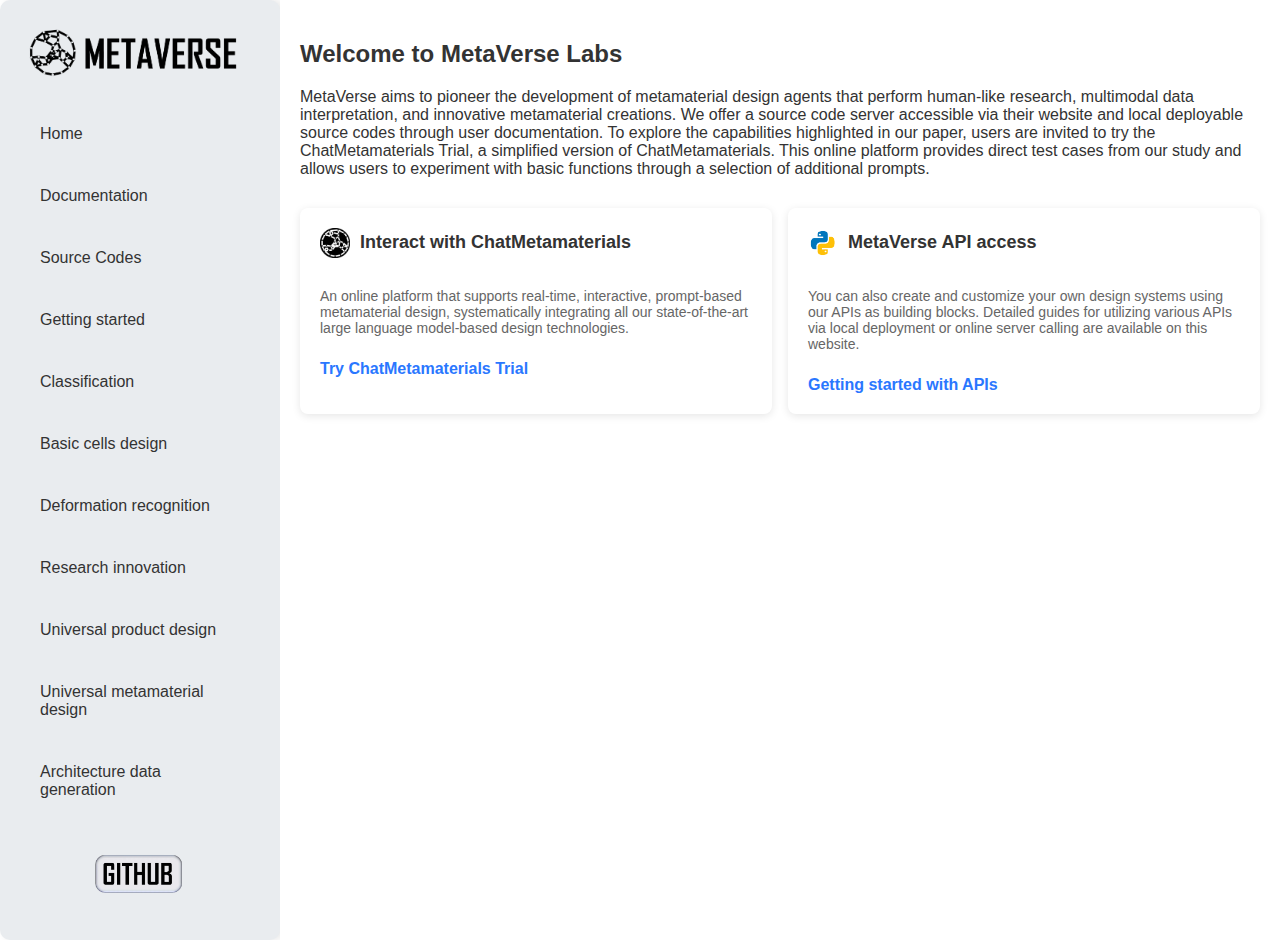
==== index.html @ 13843fd9 "Rename web.html to index.html" ====
<!DOCTYPE html>
<html lang="en">
<head>
    <meta charset="UTF-8">
    <meta name="viewport" content="width=device-width, initial-scale=1.0">
    <title>MetaVerse Labs</title>
    <link rel="stylesheet" href="styles.css">
</head>
<body>
    <div class="container">
        <aside class="sidebar">
            <img src="METAVERSE.png" alt="MetaVerse Labs Logo" class="logo">
            <nav>
                <ul>
                    <li><a href="javascript:void(0);" class="sidebar-link" data-target="home">Home</a></li>
                    <li><a href="source_code_documentation.pdf" download="source_code_documentation.pdf"> Documentation</a></li>
                    <li><a href="source_codes.zip" download="source_codes.zip">Source Codes</a></li>
                    <li><a href="javascript:void(0);" class="sidebar-link" data-target="api0">Getting started</a></li>
                    <li><a href="javascript:void(0);" class="sidebar-link" data-target="api1">Classification</a></li>
                    <li><a href="javascript:void(0);" class="sidebar-link" data-target="api2">Basic cells design</a></li>
                    <li><a href="javascript:void(0);" class="sidebar-link" data-target="api3">Deformation recognition</a></li>
                    <li><a href="javascript:void(0);" class="sidebar-link" data-target="api4">Research innovation</a></li>
                    <li><a href="javascript:void(0);" class="sidebar-link" data-target="api5">Universal product design</a></li>
                    <li><a href="javascript:void(0);" class="sidebar-link" data-target="api6">Universal metamaterial design</a></li>
                    <li><a href="javascript:void(0);" class="sidebar-link" data-target="api7">Architecture data generation</a></li>
                </ul>
            </nav>
            <footer>
                <a href="https://github.com/ChatMetamaterials/SourceCode">
                    <img src="gibhub.png" alt="GitHub" class="github-logo">
                </a>
            </footer>
        </aside>
        <main class="content">
            <section id="home">
                <h2>Welcome to MetaVerse Labs</h2>
                <p>MetaVerse aims to pioneer the development of metamaterial design agents that perform human-like research, multimodal data interpretation, and innovative metamaterial creations. We offer a source code server accessible via their website and local deployable source codes through user documentation. To explore the capabilities highlighted in our paper, users are invited to try the ChatMetamaterials Trial, a simplified version of ChatMetamaterials. This online platform provides direct test cases from our study and allows users to experiment with basic functions through a selection of additional prompts.</p>
                <div class="integrations">
                    <div class="integration-card">
                        <div class="card-header">
                            <img src="ChatMetamaterials_logo.png" alt="User Interface Icon" class="card-logo">
                            <h3>Interact with ChatMetamaterials</h3>
                        </div>
                        <p>An online platform that supports real-time, interactive, prompt-based metamaterial design, systematically integrating all our state-of-the-art large language model-based design technologies.</p>
                        <a href="http://43.159.130.228:8080/#/">Try ChatMetamaterials Trial</a>
                    </div>
                    <div class="integration-card">
                        <div class="card-header">
                            <img src="python_logo.png" alt="User Interface Icon" class="card-logo">
                            <h3>MetaVerse API access</h3>
                        </div>
                        <p>You can also create and customize your own design systems using our APIs as building blocks. Detailed guides for utilizing various APIs via local deployment or online server calling are available on this website.</p>
                        <a href="javascript:void(0);" onclick="navigateTo('api0')">Getting started with APIs</a>
                    </div>

                </div>

                <!-- Add more content or images in the bottom half -->
                <div class="extra-images">
                </div>
            </section>

            <section id="api0" class="hidden">
                <h2>Getting started</h2>
                <p>On this page, you'll find instructions for setting up the Python environment necessary to run API clients from the source code server. For local deployment of the source code, please refer to the Documentation. The use of APIs is designed to facilitate the testing and application of various APIs and algorithms within ChatMetamaterials. To directly experience the integrated functionality of ChatMetamaterials, we recommend using the ChatMetamaterials Trial available on the homepage.</p>
                <h3>Downloading required files and packages</h3>
                <p> If you have not yet installed the Python environment, please visit the official Python website
                    (https://www.python.org/) to download Python 3.10 and install the pip tool on your device. </p>
                <p> Download the Python packages from the Source Code Connection, unzip the file, and copy it to the same
                    directory. Then, open the code in local editors such as PyCharm (https://www.jetbrains.com/pycharm/). </p>
                <p> To establish the interface communication function for connecting to the source codes on the server, the <span class="code-function">source_server_interface.py</span> file should contain the necessary code. This will enable it to act as a bridge between your local environment and the server, facilitating the retrieval and management of source codes:</p>
                <div class="code-block">
                    <div class="code-header">
                        <span>source_server_interface.py</span>
                        <button class="copy-btn" onclick="copyCode(this)">
                            <img src="copy-icon.png" alt="Copy Icon">
                        </button>
                    </div>
                    <pre>
import requests
import json
import ast


server_url = "http://43.159.130.228/"

def greetings():
    message = "Thanks for using local ChatMetamaterial API source code communicator:\n"
    print (message)
    return

def write_json_to_txt(data, filename):
    try:
        json_str = json.dumps(data, indent=4)
        with open(filename, 'w') as file:
            file.write(json_str)
        print(f"Data successfully written to {filename}")
    except Exception as e:
        print(f"An error occurred: {e}")


def classification_API_local_calling (Input, Image = ""):
    function_link = "openAi/classification"
    url = server_url+function_link
    params = {"userInput": Input,
              "image": Image}
    response = requests.get(url, params=params)
    data = response.json()
    return data

def basic_cells_API_local_calling (Input, Image = ""):
    function_link = "openAi/basic/cells"
    url = server_url+function_link
    params = {"userInput": Input,
              "image": Image}
    response = requests.get(url, params=params)
    data = response.json()
    return data

def deformation_recognition_API_local_calling (Input, Image = ""):
    function_link = "openAi/deformation/recognition"
    url = server_url+function_link
    params = {"userInput": Input,
              "image": Image}
    response = requests.get(url, params=params)
    data = response.json()
    return data

def research_innovation_API_local_calling (Input, Image = ""):
    function_link = "openAi/research/innovation"
    url = server_url+function_link
    params = {"userInput": Input,
              "image": Image}
    response = requests.get(url, params=params)
    data = response.json()
    return data

def universal_metamaterials_API_local_calling (Input, Type):
    function_link = "openAi/special/agents"
    url = server_url+function_link
    if (Type == "damage programmable"):
        whichone = 0
    elif (Type == "irrational"):
        whichone = 1
    elif (Type == "gyroid"):
        whichone = 2
    else:
        return "ERROR: the current architecture is not supported yet."
    params = {"userInput": Input,
              "whichOne": whichone}
    response = requests.get(url, params=params)
    data = response.json()
    return data

def universal_product_API_local_calling (Input, Type, Image):
    function_link = "openAi/design/shoe"
    url = server_url+function_link
    if (not Type == "Shoe sole"):
        return "ERROR: the current product is not supported yet."
    params = {"userInput": Input,
              "image": Image}
    response = requests.get(url, params=params)
    data = response.json()
    return data

def multi_single_cells_algorithms(metadata_basic_cells):
    url = "http://43.159.130.228/metadata/multi/single/cells"
    input_data = {"singleCellDataList": metadata_basic_cells}
    response = requests.post(url, json=input_data)
    data = response.json()
    return data

def deformation_pattern_generation_algorithms(metadata_deformation):
    url = "http://43.159.130.228/metadata/deformation/pattern"
    input_data = {"deformation": metadata_deformation}
    response = requests.post(url, json=input_data)
    data = response.json()
    return data

def research_innovation_generation_algorithms(metadata_research_innovation):
    url = "http://43.159.130.228/metadata/research/innovation"
    input_data = {"researchInnovation": metadata_research_innovation}
    response = requests.post(url, json=input_data)
    data = response.json()
    return data

def architecture_data_algorithms(structure_metadata):
    url = "http://43.159.130.228/metadata/materials/lines"
    input_data = {"metadata": structure_metadata}
    response = requests.post(url, json=input_data)
    data = response.json()
    return data

def extended_architecture_data_algorithms(structure_metadata, Type):
    url = "http://43.159.130.228/metadata/lines/special/agents"
    if (Type == "damage programmable"):
        whichone = 0
    elif (Type == "irrational"):
        whichone = 1
    elif (Type == "gyroid"):
        whichone = 2
    else:
        return "ERROR: the current architecture is not supported yet."
    input_data = {"metadataSpecial": structure_metadata,
                  "indicator": whichone}
    response = requests.post(url, json=input_data)
    data = response.json()
    return data

def extract_data_txt (filename):
    with open(filename, "r") as file:
        content = file.read()
    data_dict = json.loads(content)
    data = data_dict["data"]
    return data

def extract_data_json (json_data):
    data = json_data["data"]
    return data

greetings()</pre></div>
                <p>To install the <span class="code-function">requests</span> module, which is necessary for the code to function, you should run the following command in your terminal or command prompt. Make sure you are in the directory where your Python files are stored:</p>
               <div class="code-block">
                    <div class="code-header">
                        <span>Install requests</span>
                        <button class="copy-btn" onclick="copyCode(this)">
                            <img src="copy-icon.png" alt="Copy Icon">
                        </button>
                    </div>
                    <pre>
pip install requests</pre></div>
                <p> Open <span class="code-function">Server_caller.py</span>, the initial code  should establish basic server interaction functionalities:</p>
                <div class="code-block">
                    <div class="code-header">
                        <span>Server_caller.py</span>
                        <button class="copy-btn" onclick="copyCode(this)">
                            <img src="copy-icon.png" alt="Copy Icon">
                        </button>
                    </div>
                    <pre>
from source_server_interface import *</pre></div>
                <p> Run the script. If the following texts are presented, the server calling device is ready-to-use:</p>
                <div class="code-block">
                    <div class="code-header">
                        <span>Initial launch</span>
                        <button class="copy-btn" onclick="copyCode(this)">
                            <img src="copy-icon.png" alt="Copy Icon">
                        </button>
                    </div>
                    <pre>
Thanks for using local ChatMetamaterial API source code communicator:</pre></div>
                <h3>Processing JSON objects or retrieving data from JSON information stored in a .txt file</h3>
            <p>For the JSON object directly returned by API functions, you can utilize the <span class="code-function">extract_data_json</span> function to extract the data embedded in the JSON file and pass it to subsequent functions:</p>
            <div class="code-block">
                    <div class="code-header">
                        <span>Processing .json data directly from a function</span>
                        <button class="copy-btn" onclick="copyCode(this)">
                            <img src="copy-icon.png" alt="Copy Icon">
                        </button>
                    </div>
                    <pre>
extracted_data = extract_data_json(json_data)</pre></div>
            <p>where <span class="code-function">json_data</span> is the JSON object returned by functions, and <span class="code-function">extracted_data</span> is the data extracted to be passed to subsequent functions. For JSON information stored in a .txt file, you can either directly copy and paste the data section from the file, or use the <span class="code-function">extract_data_txt</span> function to extract the data embedded in the JSON file and pass it to subsequent functions:</p>
            <div class="code-block">
                    <div class="code-header">
                        <span>Processing .json data stored in a .txt file</span>
                        <button class="copy-btn" onclick="copyCode(this)">
                            <img src="copy-icon.png" alt="Copy Icon">
                        </button>
                    </div>
                    <pre>
txt_file_name = "yourfile_name.txt"
extracted_data = extract_data_txt(txt_file_name)</pre></div>
            <p>where <span class="code-function">txt_file_name</span> is the name of the .txt file storing the information, and <span class="code-function">extracted_data</span> is the data extracted to be passed to subsequent functions.</p>
            </section>

            <!-- API Sections (hidden by default) -->
           <section id="api1" class="hidden">
                <h2>Classifying metamaterial design requests</h2>
                <p>The classification API intelligently recognizes user input and categorizes it into different design tasks. Note that in the ChatMetamaterials Trial, these APIs are automatically linked and functional.</p>

                <h3>Usage guide</h3>
                <p> To use the classification API, please execute the following example codes within the <span class="code-function">Server_caller.py</span> file:</p>

                <div class="code-block">
                    <div class="code-header">
                        <span>Server_caller.py</span>
                        <button class="copy-btn" onclick="copyCode(this)">
                            <img src="copy-icon.png" alt="Copy Icon">
                        </button>
                    </div>
                    <pre>
from source_server_interface import *

Input = "Can you design a unit cell with modulus at 10 MPa, another one with modulus at 25 MPa."
file_name = "Example_classification.txt"
data = classification_API_local_calling (Input)
write_json_to_txt(data,file_name)</pre></div>
                <p>The <span class="code-function">Input</span> contains strings representing the user's prompts, while <span class="code-function">data</span> is the JSON data returned by the <span class="code-function">classification_API_local_calling</span> function. The data section of the JSON contains an integer value representing the type of design task: basic cells property design (1), recognizing human-described deformation patterns (2), or complex human-like research and innovation task (3). Below is an example of the JSON object to be returned:</p>
                <div class="code-block">
                    <div class="code-header">
                        <span>.json object returned by classification API</span>
                        <button class="copy-btn" onclick="copyCode(this)">
                            <img src="copy-icon.png" alt="Copy Icon">
                        </button>
                    </div>
                    <pre>
{'data': 1, 'message': 'success', 'status': 200}</pre></div>

                <p>The <span class="code-function">write_json_to_txt</span> function saves the information to a .txt file specified by the <span class="code-function">file_name</span>. Upon successful execution, the following message will be displayed to confirm that the data has been correctly stored:</p>
                <div class="code-block">
                    <div class="code-header">
                        <span>Displayed texts</span>
                        <button class="copy-btn" onclick="copyCode(this)">
                            <img src="copy-icon.png" alt="Copy Icon">
                        </button>
                    </div>
                    <pre>
Data successfully written to Example_classification.txt</pre></div>
               <p>To use the passed JSON object or the data stored in a .txt file, please refer to the Getting Started section for guidance on JSON data processing.</p>
            </section>
            <section id="api2" class="hidden">
                <h2>Intepreting fundamental mechanical properties</h2>
                <p> For prompts recognized as designing metamaterials with fundamental mechanical properties, ChatMetamaterials will utilize the <span class="code-function">basic_cells_API_local_calling</span> API on our server to design unit cells based on user's prompts. You can follow this guide to use this API. Note that in ChatMetamaterials Trial, these APIs are automatically functionally linked.</p>

                <h3>Usage guide</h3>
                <p> To use the basic cells design API, please execute the following example codes within the <span class="code-function">Server_caller.py</span> file:</p>

                <div class="code-block">
                    <div class="code-header">
                        <span>Server_caller.py</span>
                        <button class="copy-btn" onclick="copyCode(this)">
                            <img src="copy-icon.png" alt="Copy Icon">
                        </button>
                    </div>
                    <pre>
from source_server_interface import *

Input = "Can you design a unit cell with modulus at 10 MPa, another one with modulus at 25 MPa."
Image = ""
file_name = "Example_basic_cells.txt"
data = basic_cells_API_local_calling (Input, Image)
write_json_to_txt(data,file_name)</pre></div>
                <p>The <span class="code-function">Input</span> contains strings representing the user's prompts. The <span class="code-function">Image</span> field can include a URL for an image that the API needs to recognize, with the default URL being "" to indicate scenarios without image input. The <span class="code-function">data</span> represents the basic cells JSON data returned by the <span class="code-function">basic_cells_API_local_calling</span> function. This data contains a list of unit cell properties formatted as <span class="code-function">[[density(g/cm³), modulus (MPa), strength (MPa), SEA (mJ/g/cm³), stresses at different strains],...]</span>, where SEA stands for specific energy absorption. If certain properties are not requested by the user, <span class="code-function">None</span> will be used. Here is an example of data returned by the API:</p>
                <div class="code-block">
                    <div class="code-header">
                        <span>.json object returned by basic cells design API</span>
                        <button class="copy-btn" onclick="copyCode(this)">
                            <img src="copy-icon.png" alt="Copy Icon">
                        </button>
                    </div>
                    <pre>
{'data': [[0.5, 10, None, None, None], [0.7, 25, None, None, None]], 'message': 'success', 'status': 200}</pre></div>
                <p>The <span class="code-function">write_json_to_txt</span> function saves this information to a .txt file specified by the <span class="code-function">file_name</span>. Upon successful execution, the following message will confirm that the data has been stored correctly:</p>
                <div class="code-block">
                    <div class="code-header">
                        <span>Displayed texts</span>
                        <button class="copy-btn" onclick="copyCode(this)">
                            <img src="copy-icon.png" alt="Copy Icon">
                        </button>
                    </div>
                    <pre>
Data successfully written to Example_basic_cells.txt</pre></div>
                <p>To use the passed JSON object or the data stored in a .txt file, please refer to the Getting Started section for guidance on JSON data processing.</p>
            </section>
            <section id="api3" class="hidden">
                <h2>Recognizing deformation patterns</h2>
                <p>For prompts identified as relating to deformation recognition, ChatMetamaterials will employ the <span class="code-function">deformation_recognition_API_local_calling</span> API on our server to develop metamaterials with deformation patterns specified by the user's prompts. You can follow this guide to use this API. Note that in our ChatMetamaterials Trial, these APIs are automatically functionally linked.</p>

                <h3>Usage guide</h3>
                <p>To use the deformation recognition API, please execute the following example codes within the <span class="code-function">Server_caller.py</span> file:</p>

                <div class="code-block">
                    <div class="code-header">
                        <span>Server_caller.py</span>
                        <button class="copy-btn" onclick="copyCode(this)">
                            <img src="copy-icon.png" alt="Copy Icon">
                        </button>
                    </div>
                    <pre>
from source_server_interface import *

Input = "Please design a metamaterial (default size), that fails first with the letter indicated in the image."
Image = "https://s3.bmp.ovh/imgs/2025/02/19/46a35e29cf2b3385.png"
file_name = "Example_deformation_recognition.txt"
data = deformation_recognition_API_local_calling (Input, Image)
write_json_to_txt(data,file_name)</pre></div>
                <p>The <span class="code-function">Input</span> contains strings representing the user's prompts. The <span class="code-function">Image</span> field can include a URL for an image that the API needs to recognize, with the default URL set to "" for scenarios without image input. In this example, we use the letter "S" as the image. The <span class="code-function">data</span> is the deformation pattern JSON data returned by the <span class="code-function">deformation_recognition_API_local_calling</span> function. This data section contains a list of failure priority values and coordinate data, formatted as <span class="code-function">[[failure priority, [x position, y position, z position]],...]</span>:</p>
                <div class="code-block">
                    <div class="code-header">
                        <span>.json object returned by deformation recognition API</span>
                        <button class="copy-btn" onclick="copyCode(this)">
                            <img src="copy-icon.png" alt="Copy Icon">
                        </button>
                    </div>
                    <pre>
{'data': [[2, [1, 1, 1]], [1, [1, 1, 2]], [2, [1, 1, 3]], [2, [1, 1, 4]], [2, [1, 1, 5]], [2, [1, 2, 1]], [1, [1, 2, 2]], [2, [1, 2, 3]], [2, [1, 2, 4]], [2, [1, 2, 5]], [2, [1, 3, 1]], [1, [1, 3, 2]], [2, [1, 3, 3]], [2, [1, 3, 4]], [2, [1, 3, 5]], [2, [1, 4, 1]], [1, [1, 4, 2]], [2, [1, 4, 3]], [2, [1, 4, 4]], [2, [1, 4, 5]], [2, [1, 5, 1]], [1, [1, 5, 2]], [2, [1, 5, 3]], [2, [1, 5, 4]], [2, [1, 5, 5]], [2, [2, 1, 1]], [1, [2, 1, 2]], [2, [2, 1, 3]], [1, [2, 1, 4]], [2, [2, 1, 5]], [2, [2, 2, 1]], [1, [2, 2, 2]], [2, [2, 2, 3]], [1, [2, 2, 4]], [2, [2, 2, 5]], [2, [2, 3, 1]], [1, [2, 3, 2]], [2, [2, 3, 3]], [1, [2, 3, 4]], [2, [2, 3, 5]], [2, [2, 4, 1]], [1, [2, 4, 2]], [2, [2, 4, 3]], [1, [2, 4, 4]], [2, [2, 4, 5]], [2, [2, 5, 1]], [1, [2, 5, 2]], [2, [2, 5, 3]], [1, [2, 5, 4]], [2, [2, 5, 5]], [2, [3, 1, 1]], [1, [3, 1, 2]], [2, [3, 1, 3]], [1, [3, 1, 4]], [2, [3, 1, 5]], [2, [3, 2, 1]], [1, [3, 2, 2]], [2, [3, 2, 3]], [1, [3, 2, 4]], [2, [3, 2, 5]], [2, [3, 3, 1]], [1, [3, 3, 2]], [2, [3, 3, 3]], [1, [3, 3, 4]], [2, [3, 3, 5]], [2, [3, 4, 1]], [1, [3, 4, 2]], [2, [3, 4, 3]], [1, [3, 4, 4]], [2, [3, 4, 5]], [2, [3, 5, 1]], [1, [3, 5, 2]], [2, [3, 5, 3]], [1, [3, 5, 4]], [2, [3, 5, 5]], [2, [4, 1, 1]], [1, [4, 1, 2]], [2, [4, 1, 3]], [1, [4, 1, 4]], [2, [4, 1, 5]], [2, [4, 2, 1]], [1, [4, 2, 2]], [2, [4, 2, 3]], [1, [4, 2, 4]], [2, [4, 2, 5]], [2, [4, 3, 1]], [1, [4, 3, 2]], [2, [4, 3, 3]], [1, [4, 3, 4]], [2, [4, 3, 5]], [2, [4, 4, 1]], [1, [4, 4, 2]], [2, [4, 4, 3]], [1, [4, 4, 4]], [2, [4, 4, 5]], [2, [4, 5, 1]], [1, [4, 5, 2]], [2, [4, 5, 3]], [1, [4, 5, 4]], [2, [4, 5, 5]], [2, [5, 1, 1]], [2, [5, 1, 2]], [1, [5, 1, 3]], [1, [5, 1, 4]], [1, [5, 1, 5]], [2, [5, 2, 1]], [2, [5, 2, 2]], [1, [5, 2, 3]], [1, [5, 2, 4]], [1, [5, 2, 5]], [2, [5, 3, 1]], [2, [5, 3, 2]], [1, [5, 3, 3]], [1, [5, 3, 4]], [1, [5, 3, 5]], [2, [5, 4, 1]], [2, [5, 4, 2]], [1, [5, 4, 3]], [1, [5, 4, 4]], [1, [5, 4, 5]], [2, [5, 5, 1]], [2, [5, 5, 2]], [1, [5, 5, 3]], [1, [5, 5, 4]], [1, [5, 5, 5]]], 'message': 'success', 'status': 200}</pre></div>

                <p>The <span class="code-function">write_json_to_txt</span> function saves this information to a .txt file specified by the <span class="code-function">file_name</span>. Upon successful execution, the following message will confirm that the data has been stored correctly:</p>
                <div class="code-block">
                    <div class="code-header">
                        <span>Displayed texts</span>
                        <button class="copy-btn" onclick="copyCode(this)">
                            <img src="copy-icon.png" alt="Copy Icon">
                        </button>
                    </div>
                    <pre>
Data successfully written to Example_deformation_recognition.txt</pre></div>
                <p>To use the passed JSON object or the data stored in a .txt file, please refer to the Getting Started section for guidance on JSON data processing.</p>
            </section>
            <section id="api4" class="hidden">
                <h2>Human-like reasoning in research and innovation</h2>
                <p>For prompts identified as related to research and innovation, ChatMetamaterials will utilize the <span class="code-function">research_innovation_API_local_calling</span> API on our server to develop metamaterials according to the deformation patterns specified in the user's prompts. You can follow this guide to use this API. Note that in ChatMetamaterials Trial, these APIs are automatically functionally linked.</p>

                <h3>Usage guide</h3>
                <p>To use the research and innovation API, please execute the following example codes within the <span class="code-function">Server_caller.py</span> file:</p>

                <div class="code-block">
                    <div class="code-header">
                        <span>Server_caller.py</span>
                        <button class="copy-btn" onclick="copyCode(this)">
                            <img src="copy-icon.png" alt="Copy Icon">
                        </button>
                    </div>
                    <pre>
from source_server_interface import *

Input = "Invent a metamaterial containing precipitates triggering precipitation toughening."
file_name = "Example_research_innovation.txt"
Image = ""
data = research_innovation_API_local_calling (Input)
write_json_to_txt(data,file_name)</pre></div>
                <p>The <span class="code-function">Input</span> contains data detailing user descriptions of research tasks and can even be fed with experimental data, allowing the API to analyze and study in a manner similar to human researchers. The <span class="code-function">Image</span> field can include a URL for an image that the API needs to recognize; however, for the research and innovation API, image input is not recommended. We plan to update the vision model soon to enhance this functionality. The <span class="code-function">data</span> is the complex property JSON data returned by the <span class="code-function">research_innovation_API_local_calling</span> function. This data section contains lists of cell properties and coordinate data, formatted as <span class="code-function">[[[x position, y position, z position], [density(g/cm³), modulus (MPa), strength (MPa), SEA (mJ/g/cm³)]],...]</span>. Here is an example of the data returned by the API:</p>
                <div class="code-block">
                    <div class="code-header">
                        <span>.json object returned by research and innovation API</span>
                        <button class="copy-btn" onclick="copyCode(this)">
                            <img src="copy-icon.png" alt="Copy Icon">
                        </button>
                    </div>
                    <pre>
{'data': [[[1, 1, 1], [None, None, 6.42, None]], [[1, 1, 2], [None, None, 0.17, None]], [[1, 1, 3], [None, None, 6.42, None]], [[1, 1, 4], [None, None, 0.17, None]], [[1, 1, 5], [None, None, 0.17, None]], [[1, 2, 1], [None, None, 0.17, None]], [[1, 2, 2], [None, None, 0.17, None]], [[1, 2, 3], [None, None, 0.17, None]], [[1, 2, 4], [None, None, 0.17, None]], [[1, 2, 5], [None, None, 6.42, None]], [[1, 3, 1], [None, None, 0.17, None]], [[1, 3, 2], [None, None, 0.17, None]], [[1, 3, 3], [None, None, 0.17, None]], [[1, 3, 4], [None, None, 0.17, None]], [[1, 3, 5], [None, None, 0.17, None]], [[1, 4, 1], [None, None, 0.17, None]], [[1, 4, 2], [None, None, 6.42, None]], [[1, 4, 3], [None, None, 0.17, None]], [[1, 4, 4], [None, None, 0.17, None]], [[1, 4, 5], [None, None, 0.17, None]], [[1, 5, 1], [None, None, 0.17, None]], [[1, 5, 2], [None, None, 0.17, None]], [[1, 5, 3], [None, None, 0.17, None]], [[1, 5, 4], [None, None, 0.17, None]], [[1, 5, 5], [None, None, 0.17, None]], [[2, 1, 1], [None, None, 0.17, None]], [[2, 1, 2], [None, None, 0.17, None]], [[2, 1, 3], [None, None, 0.17, None]], [[2, 1, 4], [None, None, 0.17, None]], [[2, 1, 5], [None, None, 0.17, None]], [[2, 2, 1], [None, None, 0.17, None]], [[2, 2, 2], [None, None, 0.17, None]], [[2, 2, 3], [None, None, 0.17, None]], [[2, 2, 4], [None, None, 0.17, None]], [[2, 2, 5], [None, None, 0.17, None]], [[2, 3, 1], [None, None, 0.17, None]], [[2, 3, 2], [None, None, 0.17, None]], [[2, 3, 3], [None, None, 0.17, None]], [[2, 3, 4], [None, None, 0.17, None]], [[2, 3, 5], [None, None, 0.17, None]], [[2, 4, 1], [None, None, 0.17, None]], [[2, 4, 2], [None, None, 0.17, None]], [[2, 4, 3], [None, None, 0.17, None]], [[2, 4, 4], [None, None, 0.17, None]], [[2, 4, 5], [None, None, 6.42, None]], [[2, 5, 1], [None, None, 0.17, None]], [[2, 5, 2], [None, None, 0.17, None]], [[2, 5, 3], [None, None, 0.17, None]], [[2, 5, 4], [None, None, 0.17, None]], [[2, 5, 5], [None, None, 0.17, None]], [[3, 1, 1], [None, None, 0.17, None]], [[3, 1, 2], [None, None, 6.42, None]], [[3, 1, 3], [None, None, 0.17, None]], [[3, 1, 4], [None, None, 6.42, None]], [[3, 1, 5], [None, None, 0.17, None]], [[3, 2, 1], [None, None, 0.17, None]], [[3, 2, 2], [None, None, 0.17, None]], [[3, 2, 3], [None, None, 0.17, None]], [[3, 2, 4], [None, None, 0.17, None]], [[3, 2, 5], [None, None, 0.17, None]], [[3, 3, 1], [None, None, 6.42, None]], [[3, 3, 2], [None, None, 0.17, None]], [[3, 3, 3], [None, None, 6.42, None]], [[3, 3, 4], [None, None, 0.17, None]], [[3, 3, 5], [None, None, 0.17, None]], [[3, 4, 1], [None, None, 0.17, None]], [[3, 4, 2], [None, None, 0.17, None]], [[3, 4, 3], [None, None, 0.17, None]], [[3, 4, 4], [None, None, 0.17, None]], [[3, 4, 5], [None, None, 0.17, None]], [[3, 5, 1], [None, None, 6.42, None]], [[3, 5, 2], [None, None, 0.17, None]], [[3, 5, 3], [None, None, 0.17, None]], [[3, 5, 4], [None, None, 0.17, None]], [[3, 5, 5], [None, None, 0.17, None]], [[4, 1, 1], [None, None, 0.17, None]], [[4, 1, 2], [None, None, 0.17, None]], [[4, 1, 3], [None, None, 0.17, None]], [[4, 1, 4], [None, None, 0.17, None]], [[4, 1, 5], [None, None, 0.17, None]], [[4, 2, 1], [None, None, 0.17, None]], [[4, 2, 2], [None, None, 0.17, None]], [[4, 2, 3], [None, None, 0.17, None]], [[4, 2, 4], [None, None, 0.17, None]], [[4, 2, 5], [None, None, 0.17, None]], [[4, 3, 1], [None, None, 0.17, None]], [[4, 3, 2], [None, None, 0.17, None]], [[4, 3, 3], [None, None, 0.17, None]], [[4, 3, 4], [None, None, 0.17, None]], [[4, 3, 5], [None, None, 0.17, None]], [[4, 4, 1], [None, None, 0.17, None]], [[4, 4, 2], [None, None, 0.17, None]], [[4, 4, 3], [None, None, 0.17, None]], [[4, 4, 4], [None, None, 0.17, None]], [[4, 4, 5], [None, None, 6.42, None]], [[4, 5, 1], [None, None, 0.17, None]], [[4, 5, 2], [None, None, 0.17, None]], [[4, 5, 3], [None, None, 0.17, None]], [[4, 5, 4], [None, None, 0.17, None]], [[4, 5, 5], [None, None, 0.17, None]], [[5, 1, 1], [None, None, 0.17, None]], [[5, 1, 2], [None, None, 0.17, None]], [[5, 1, 3], [None, None, 0.17, None]], [[5, 1, 4], [None, None, 0.17, None]], [[5, 1, 5], [None, None, 0.17, None]], [[5, 2, 1], [None, None, 0.17, None]], [[5, 2, 2], [None, None, 0.17, None]], [[5, 2, 3], [None, None, 0.17, None]], [[5, 2, 4], [None, None, 0.17, None]], [[5, 2, 5], [None, None, 0.17, None]], [[5, 3, 1], [None, None, 0.17, None]], [[5, 3, 2], [None, None, 0.17, None]], [[5, 3, 3], [None, None, 0.17, None]], [[5, 3, 4], [None, None, 0.17, None]], [[5, 3, 5], [None, None, 0.17, None]], [[5, 4, 1], [None, None, 0.17, None]], [[5, 4, 2], [None, None, 0.17, None]], [[5, 4, 3], [None, None, 0.17, None]], [[5, 4, 4], [None, None, 0.17, None]], [[5, 4, 5], [None, None, 0.17, None]], [[5, 5, 1], [None, None, 0.17, None]], [[5, 5, 2], [None, None, 6.42, None]], [[5, 5, 3], [None, None, 0.17, None]], [[5, 5, 4], [None, None, 0.17, None]], [[5, 5, 5], [None, None, 0.17, None]]], 'message': 'success', 'status': 200}</pre></div>

                <p>The <span class="code-function">write_json_to_txt</span> function saves this information to a .txt file specified by the <span class="code-function">file_name</span>. Upon successful execution, the following message will confirm that the data has been stored correctly:</p>
                <div class="code-block">
                    <div class="code-header">
                        <span>Displayed texts</span>
                        <button class="copy-btn" onclick="copyCode(this)">
                            <img src="copy-icon.png" alt="Copy Icon">
                        </button>
                    </div>
                    <pre>
Data successfully written to Example_research_innovation.txt</pre></div>
                <p>To use the passed JSON object or the data stored in a .txt file, please refer to the Getting Started section for guidance on JSON data processing.</p>
            </section>
            <section id="api5" class="hidden">
                <h2>Developing metamaterial products</h2>
                <p>The capabilities of our large language model have enabled us to develop APIs that support various types of product generation. One example is our shoe sole design demo. If you're interested in leveraging ChatMetamaterials for your product design, please contact our software developers for API expansion services. To use the shoe sole design demo, employ the <span class="code-function">universal_product_API_local_calling</span> API on our server, which allows the development of customized shoe soles based on user prompts. Follow this guide to use the API effectively. Note that in ChatMetamaterials Trial, these APIs are automatically functionally linked.</p>

                <h3>Usage guide</h3>
                <p>To use the shoe sole design API, please execute the following example codes within the <span class="code-function">Server_caller.py</span> file:</p>

                <div class="code-block">
                    <div class="code-header">
                        <span>Server_caller.py</span>
                        <button class="copy-btn" onclick="copyCode(this)">
                            <img src="copy-icon.png" alt="Copy Icon">
                        </button>
                    </div>
                    <pre>
from source_server_interface import *

Input = "Please design a shoe sole according to the shoe sole design properties shown in the image."
file_name = "Example_shoe_sole.txt"
Type = "Shoe sole"
Image = "https://s3.bmp.ovh/imgs/2025/02/21/4e3654d36137abb1.png"
data =  universal_product_API_local_calling(Input, Type, Image)
write_json_to_txt(data,file_name)</pre></div>
                <p>The <span class="code-function">Input</span> contains data detailing the user's description of shoe sole dimensions and properties. The <span class="code-function">Image</span> field can include a URL for an image that the API needs to recognize, although the default image URL is set to "", indicating no image input. For demonstration, we've used a simple shoe sole property image. The Type field indicates the type of product supported; currently, only the shoe sole demo is available, with plans to expand to other types in the future. The <span class="code-function">data</span> is the complex property JSON data representing the shoe sole, returned by the <span class="code-function">universal_product_API_local_calling</span> function. This data section contains a list of cell properties and coordinate data, formatted as <span class="code-function">[[[x position, y position, z position], [density(g/cm³), modulus (MPa), strength (MPa), SEA (mJ/g/cm³)]],...]</span>. Here is an example of the data returned by the API:</p>
                <div class="code-block">
                    <div class="code-header">
                        <span>.json object returned by shoe sole design API</span>
                        <button class="copy-btn" onclick="copyCode(this)">
                            <img src="copy-icon.png" alt="Copy Icon">
                        </button>
                    </div>
                    <pre>
{'data': [[[0, 7, 1], [None, 11.07, None, None]], [[0, 7, 2], [None, 11.07, None, None]], [[0, 7, 3], [None, 11.07, None, None]], [[0, 8, 1], [None, 11.16, None, None]], [[0, 8, 2], [None, 11.16, None, None]], [[0, 8, 3], [None, 11.16, None, None]], [[0, 9, 1], [None, 11.25, None, None]], [[0, 9, 2], [None, 11.25, None, None]], [[0, 9, 3], [None, 11.25, None, None]], [[0, 10, 1], [None, 11.33, None, None]], [[0, 10, 2], [None, 11.33, None, None]], [[0, 10, 3], [None, 11.33, None, None]], [[0, 11, 1], [None, 11.4, None, None]], [[0, 11, 2], [None, 11.4, None, None]], [[0, 11, 3], [None, 11.4, None, None]], [[0, 12, 1], [None, 11.45, None, None]], [[0, 12, 2], [None, 11.45, None, None]], [[0, 12, 3], [None, 11.45, None, None]], [[0, 13, 1], [None, 11.51, None, None]], [[0, 13, 2], [None, 11.51, None, None]], [[0, 13, 3], [None, 11.51, None, None]], [[0, 14, 1], [None, 11.56, None, None]], [[0, 14, 2], [None, 11.56, None, None]], [[0, 14, 3], [None, 11.56, None, None]], [[0, 15, 1], [None, 11.63, None, None]], [[0, 15, 2], [None, 11.63, None, None]], [[0, 15, 3], [None, 11.63, None, None]], [[0, 16, 1], [None, 11.71, None, None]], [[0, 16, 2], [None, 11.71, None, None]], [[0, 16, 3], [None, 11.71, None, None]], [[0, 17, 1], [None, 11.81, None, None]], [[0, 17, 2], [None, 11.81, None, None]], [[0, 17, 3], [None, 11.81, None, None]], [[0, 18, 1], [None, 11.93, None, None]], [[0, 18, 2], [None, 11.93, None, None]], [[0, 18, 3], [None, 11.93, None, None]], [[1, 4, 1], [None, 10.75, None, None]], [[1, 4, 2], [None, 10.75, None, None]], [[1, 4, 3], [None, 10.75, None, None]], [[1, 5, 1], [None, 10.82, None, None]], [[1, 5, 2], [None, 10.82, None, None]], [[1, 5, 3], [None, 10.82, None, None]], [[1, 6, 1], [None, 10.91, None, None]], [[1, 6, 2], [None, 10.91, None, None]], [[1, 6, 3], [None, 10.91, None, None]], [[1, 7, 1], [None, 11.01, None, None]], [[1, 7, 2], [None, 11.01, None, None]], [[1, 7, 3], [None, 11.01, None, None]], [[1, 8, 1], [None, 11.13, None, None]], [[1, 8, 2], [None, 11.13, None, None]], [[1, 8, 3], [None, 11.13, None, None]], [[1, 9, 1], [None, 11.24, None, None]], [[1, 9, 2], [None, 11.24, None, None]], [[1, 9, 3], [None, 11.24, None, None]], [[1, 10, 1], [None, 11.34, None, None]], [[1, 10, 2], [None, 11.34, None, None]], [[1, 10, 3], [None, 11.34, None, None]], [[1, 11, 1], [None, 11.42, None, None]], [[1, 11, 2], [None, 11.42, None, None]], [[1, 11, 3], [None, 11.42, None, None]], [[1, 12, 1], [None, 11.47, None, None]], [[1, 12, 2], [None, 11.47, None, None]], [[1, 12, 3], [None, 11.47, None, None]], [[1, 13, 1], [None, 11.51, None, None]], [[1, 13, 2], [None, 11.51, None, None]], [[1, 13, 3], [None, 11.51, None, None]], [[1, 14, 1], [None, 11.55, None, None]], [[1, 14, 2], [None, 11.55, None, None]], [[1, 14, 3], [None, 11.55, None, None]], [[1, 15, 1], [None, 11.61, None, None]], [[1, 15, 2], [None, 11.61, None, None]], [[1, 15, 3], [None, 11.61, None, None]], [[1, 16, 1], [None, 11.68, None, None]], [[1, 16, 2], [None, 11.68, None, None]], [[1, 16, 3], [None, 11.68, None, None]], [[1, 17, 1], [None, 11.78, None, None]], [[1, 17, 2], [None, 11.78, None, None]], [[1, 17, 3], [None, 11.78, None, None]], [[1, 18, 1], [None, 11.9, None, None]], [[1, 18, 2], [None, 11.9, None, None]], [[1, 18, 3], [None, 11.9, None, None]], [[1, 19, 1], [None, 12.06, None, None]], [[1, 19, 2], [None, 12.06, None, None]], [[1, 19, 3], [None, 12.06, None, None]], [[1, 20, 1], [None, 12.24, None, None]], [[1, 20, 2], [None, 12.24, None, None]], [[1, 20, 3], [None, 12.24, None, None]], [[1, 20, 4], [None, 12.24, None, None]], [[1, 21, 1], [None, 12.46, None, None]], [[1, 21, 2], [None, 12.46, None, None]], [[1, 21, 3], [None, 12.46, None, None]], [[1, 21, 4], [None, 12.46, None, None]], [[2, 3, 1], [None, 10.58, None, None]], [[2, 3, 2], [None, 10.58, None, None]], [[2, 3, 3], [None, 10.58, None, None]], [[2, 4, 1], [None, 10.64, None, None]], [[2, 4, 2], [None, 10.64, None, None]], [[2, 4, 3], [None, 10.64, None, None]], [[2, 5, 1], [None, 10.72, None, None]], [[2, 5, 2], [None, 10.72, None, None]], [[2, 5, 3], [None, 10.72, None, None]], [[2, 6, 1], [None, 10.82, None, None]], [[2, 6, 2], [None, 10.82, None, None]], [[2, 6, 3], [None, 10.82, None, None]], [[2, 7, 1], [None, 10.95, None, None]], [[2, 7, 2], [None, 10.95, None, None]], [[2, 7, 3], [None, 10.95, None, None]], [[2, 8, 1], [None, 11.09, None, None]], [[2, 8, 2], [None, 11.09, None, None]], [[2, 8, 3], [None, 11.09, None, None]], [[2, 9, 1], [None, 11.25, None, None]], [[2, 9, 2], [None, 11.25, None, None]], [[2, 9, 3], [None, 11.25, None, None]], [[2, 10, 1], [None, 11.39, None, None]], [[2, 10, 2], [None, 11.39, None, None]], [[2, 10, 3], [None, 11.39, None, None]], [[2, 11, 1], [None, 11.48, None, None]], [[2, 11, 2], [None, 11.48, None, None]], [[2, 11, 3], [None, 11.48, None, None]], [[2, 12, 1], [None, 11.5, None, None]], [[2, 12, 2], [None, 11.5, None, None]], [[2, 12, 3], [None, 11.5, None, None]], [[2, 13, 1], [None, 11.51, None, None]], [[2, 13, 2], [None, 11.51, None, None]], [[2, 13, 3], [None, 11.51, None, None]], [[2, 14, 1], [None, 11.53, None, None]], [[2, 14, 2], [None, 11.53, None, None]], [[2, 14, 3], [None, 11.53, None, None]], [[2, 15, 1], [None, 11.57, None, None]], [[2, 15, 2], [None, 11.57, None, None]], [[2, 15, 3], [None, 11.57, None, None]], [[2, 16, 1], [None, 11.64, None, None]], [[2, 16, 2], [None, 11.64, None, None]], [[2, 16, 3], [None, 11.64, None, None]], [[2, 17, 1], [None, 11.73, None, None]], [[2, 17, 2], [None, 11.73, None, None]], [[2, 17, 3], [None, 11.73, None, None]], [[2, 18, 1], [None, 11.86, None, None]], [[2, 18, 2], [None, 11.86, None, None]], [[2, 18, 3], [None, 11.86, None, None]], [[2, 19, 1], [None, 12.02, None, None]], [[2, 19, 2], [None, 12.02, None, None]], [[2, 19, 3], [None, 12.02, None, None]], [[2, 20, 1], [None, 12.22, None, None]], [[2, 20, 2], [None, 12.22, None, None]], [[2, 20, 3], [None, 12.22, None, None]], [[2, 20, 4], [None, 12.22, None, None]], [[2, 21, 1], [None, 12.48, None, None]], [[2, 21, 2], [None, 12.48, None, None]], [[2, 21, 3], [None, 12.48, None, None]], [[2, 21, 4], [None, 12.48, None, None]], [[2, 22, 1], [None, 12.79, None, None]], [[2, 22, 2], [None, 12.79, None, None]], [[2, 22, 3], [None, 12.79, None, None]], [[2, 22, 4], [None, 12.79, None, None]], [[2, 23, 1], [None, 13.16, None, None]], [[2, 23, 2], [None, 13.16, None, None]], [[2, 23, 3], [None, 13.16, None, None]], [[2, 23, 4], [None, 13.16, None, None]], [[2, 24, 1], [None, 13.57, None, None]], [[2, 24, 2], [None, 13.57, None, None]], [[2, 24, 3], [None, 13.57, None, None]], [[2, 24, 4], [None, 13.57, None, None]], [[2, 41, 1], [None, 9.83, None, None]], [[2, 41, 2], [None, 9.83, None, None]], [[2, 41, 3], [None, 9.83, None, None]], [[2, 41, 4], [None, 9.83, None, None]], [[2, 41, 5], [None, 9.83, None, None]], [[2, 42, 1], [None, 9.79, None, None]], [[2, 42, 2], [None, 9.79, None, None]], [[2, 42, 3], [None, 9.79, None, None]], [[2, 42, 4], [None, 9.79, None, None]], [[2, 42, 5], [None, 9.79, None, None]], [[2, 43, 1], [None, 9.85, None, None]], [[2, 43, 2], [None, 9.85, None, None]], [[2, 43, 3], [None, 9.85, None, None]], [[2, 43, 4], [None, 9.85, None, None]], [[2, 43, 5], [None, 9.85, None, None]], [[3, 2, 1], [None, 10.42, None, None]], [[3, 2, 2], [None, 10.42, None, None]], [[3, 2, 3], [None, 10.42, None, None]], [[3, 3, 1], [None, 10.44, None, None]], [[3, 3, 2], [None, 10.44, None, None]], [[3, 3, 3], [None, 10.44, None, None]], [[3, 4, 1], [None, 10.49, None, None]], [[3, 4, 2], [None, 10.49, None, None]], [[3, 4, 3], [None, 10.49, None, None]], [[3, 5, 1], [None, 10.58, None, None]], [[3, 5, 2], [None, 10.58, None, None]], [[3, 5, 3], [None, 10.58, None, None]], [[3, 6, 1], [None, 10.7, None, None]], [[3, 6, 2], [None, 10.7, None, None]], [[3, 6, 3], [None, 10.7, None, None]], [[3, 7, 1], [None, 10.86, None, None]], [[3, 7, 2], [None, 10.86, None, None]], [[3, 7, 3], [None, 10.86, None, None]], [[3, 8, 1], [None, 11.04, None, None]], [[3, 8, 2], [None, 11.04, None, None]], [[3, 8, 3], [None, 11.04, None, None]], [[3, 9, 1], [None, 11.25, None, None]], [[3, 9, 2], [None, 11.25, None, None]], [[3, 9, 3], [None, 11.25, None, None]], [[3, 10, 1], [None, 11.47, None, None]], [[3, 10, 2], [None, 11.47, None, None]], [[3, 10, 3], [None, 11.47, None, None]], [[3, 11, 1], [None, 11.62, None, None]], [[3, 11, 2], [None, 11.62, None, None]], [[3, 11, 3], [None, 11.62, None, None]], [[3, 12, 1], [None, 11.58, None, None]], [[3, 12, 2], [None, 11.58, None, None]], [[3, 12, 3], [None, 11.58, None, None]], [[3, 13, 1], [None, 11.52, None, None]], [[3, 13, 2], [None, 11.52, None, None]], [[3, 13, 3], [None, 11.52, None, None]], [[3, 14, 1], [None, 11.51, None, None]], [[3, 14, 2], [None, 11.51, None, None]], [[3, 14, 3], [None, 11.51, None, None]], [[3, 15, 1], [None, 11.53, None, None]], [[3, 15, 2], [None, 11.53, None, None]], [[3, 15, 3], [None, 11.53, None, None]], [[3, 16, 1], [None, 11.58, None, None]], [[3, 16, 2], [None, 11.58, None, None]], [[3, 16, 3], [None, 11.58, None, None]], [[3, 17, 1], [None, 11.66, None, None]], [[3, 17, 2], [None, 11.66, None, None]], [[3, 17, 3], [None, 11.66, None, None]], [[3, 18, 1], [None, 11.78, None, None]], [[3, 18, 2], [None, 11.78, None, None]], [[3, 18, 3], [None, 11.78, None, None]], [[3, 19, 1], [None, 11.94, None, None]], [[3, 19, 2], [None, 11.94, None, None]], [[3, 19, 3], [None, 11.94, None, None]], [[3, 20, 1], [None, 12.17, None, None]], [[3, 20, 2], [None, 12.17, None, None]], [[3, 20, 3], [None, 12.17, None, None]], [[3, 21, 1], [None, 12.46, None, None]], [[3, 21, 2], [None, 12.46, None, None]], [[3, 21, 3], [None, 12.46, None, None]], [[3, 21, 4], [None, 12.46, None, None]], [[3, 22, 1], [None, 12.83, None, None]], [[3, 22, 2], [None, 12.83, None, None]], [[3, 22, 3], [None, 12.83, None, None]], [[3, 22, 4], [None, 12.83, None, None]], [[3, 23, 1], [None, 13.28, None, None]], [[3, 23, 2], [None, 13.28, None, None]], [[3, 23, 3], [None, 13.28, None, None]], [[3, 23, 4], [None, 13.28, None, None]], [[3, 24, 1], [None, 13.83, None, None]], [[3, 24, 2], [None, 13.83, None, None]], [[3, 24, 3], [None, 13.83, None, None]], [[3, 24, 4], [None, 13.83, None, None]], [[3, 25, 1], [None, 14.46, None, None]], [[3, 25, 2], [None, 14.46, None, None]], [[3, 25, 3], [None, 14.46, None, None]], [[3, 25, 4], [None, 14.46, None, None]], [[3, 26, 1], [None, 15.08, None, None]], [[3, 26, 2], [None, 15.08, None, None]], [[3, 26, 3], [None, 15.08, None, None]], [[3, 26, 4], [None, 15.08, None, None]], [[3, 27, 1], [None, 15.39, None, None]], [[3, 27, 2], [None, 15.39, None, None]], [[3, 27, 3], [None, 15.39, None, None]], [[3, 27, 4], [None, 15.39, None, None]], [[3, 28, 1], [None, 15.16, None, None]], [[3, 28, 2], [None, 15.16, None, None]], [[3, 28, 3], [None, 15.16, None, None]], [[3, 28, 4], [None, 15.16, None, None]], [[3, 35, 1], [None, 11.91, None, None]], [[3, 35, 2], [None, 11.91, None, None]], [[3, 35, 3], [None, 11.91, None, None]], [[3, 35, 4], [None, 11.91, None, None]], [[3, 36, 1], [None, 11.48, None, None]], [[3, 36, 2], [None, 11.48, None, None]], [[3, 36, 3], [None, 11.48, None, None]], [[3, 36, 4], [None, 11.48, None, None]], [[3, 37, 1], [None, 11.03, None, None]], [[3, 37, 2], [None, 11.03, None, None]], [[3, 37, 3], [None, 11.03, None, None]], [[3, 37, 4], [None, 11.03, None, None]], [[3, 38, 1], [None, 10.54, None, None]], [[3, 38, 2], [None, 10.54, None, None]], [[3, 38, 3], [None, 10.54, None, None]], [[3, 38, 4], [None, 10.54, None, None]], [[3, 39, 1], [None, 10.04, None, None]], [[3, 39, 2], [None, 10.04, None, None]], [[3, 39, 3], [None, 10.04, None, None]], [[3, 39, 4], [None, 10.04, None, None]], [[3, 40, 1], [None, 9.57, None, None]], [[3, 40, 2], [None, 9.57, None, None]], [[3, 40, 3], [None, 9.57, None, None]], [[3, 40, 4], [None, 9.57, None, None]], [[3, 40, 5], [None, 9.57, None, None]], [[3, 41, 1], [None, 9.3, None, None]], [[3, 41, 2], [None, 9.3, None, None]], [[3, 41, 3], [None, 9.3, None, None]], [[3, 41, 4], [None, 9.3, None, None]], [[3, 41, 5], [None, 9.3, None, None]], [[3, 42, 1], [None, 9.34, None, None]], [[3, 42, 2], [None, 9.34, None, None]], [[3, 42, 3], [None, 9.34, None, None]], [[3, 42, 4], [None, 9.34, None, None]], [[3, 42, 5], [None, 9.34, None, None]], [[3, 43, 1], [None, 9.54, None, None]], [[3, 43, 2], [None, 9.54, None, None]], [[3, 43, 3], [None, 9.54, None, None]], [[3, 43, 4], [None, 9.54, None, None]], [[3, 43, 5], [None, 9.54, None, None]], [[3, 44, 1], [None, 9.74, None, None]], [[3, 44, 2], [None, 9.74, None, None]], [[3, 44, 3], [None, 9.74, None, None]], [[3, 44, 4], [None, 9.74, None, None]], [[3, 44, 5], [None, 9.74, None, None]], [[3, 45, 1], [None, 9.91, None, None]], [[3, 45, 2], [None, 9.91, None, None]], [[3, 45, 3], [None, 9.91, None, None]], [[3, 45, 4], [None, 9.91, None, None]], [[3, 45, 5], [None, 9.91, None, None]], [[3, 46, 1], [None, 10.04, None, None]], [[3, 46, 2], [None, 10.04, None, None]], [[3, 46, 3], [None, 10.04, None, None]], [[3, 46, 4], [None, 10.04, None, None]], [[3, 46, 5], [None, 10.04, None, None]], [[3, 47, 1], [None, 10.14, None, None]], [[3, 47, 2], [None, 10.14, None, None]], [[3, 47, 3], [None, 10.14, None, None]], [[3, 47, 4], [None, 10.14, None, None]], [[3, 47, 5], [None, 10.14, None, None]], [[4, 1, 1], [None, 10.27, None, None]], [[4, 1, 2], [None, 10.27, None, None]], [[4, 1, 3], [None, 10.27, None, None]], [[4, 2, 1], [None, 10.25, None, None]], [[4, 2, 2], [None, 10.25, None, None]], [[4, 2, 3], [None, 10.25, None, None]], [[4, 3, 1], [None, 10.25, None, None]], [[4, 3, 2], [None, 10.25, None, None]], [[4, 3, 3], [None, 10.25, None, None]], [[4, 4, 1], [None, 10.3, None, None]], [[4, 4, 2], [None, 10.3, None, None]], [[4, 4, 3], [None, 10.3, None, None]], [[4, 5, 1], [None, 10.39, None, None]], [[4, 5, 2], [None, 10.39, None, None]], [[4, 5, 3], [None, 10.39, None, None]], [[4, 6, 1], [None, 10.53, None, None]], [[4, 6, 2], [None, 10.53, None, None]], [[4, 6, 3], [None, 10.53, None, None]], [[4, 7, 1], [None, 10.72, None, None]], [[4, 7, 2], [None, 10.72, None, None]], [[4, 7, 3], [None, 10.72, None, None]], [[4, 8, 1], [None, 10.95, None, None]], [[4, 8, 2], [None, 10.95, None, None]], [[4, 8, 3], [None, 10.95, None, None]], [[4, 9, 1], [None, 11.21, None, None]], [[4, 9, 2], [None, 11.21, None, None]], [[4, 9, 3], [None, 11.21, None, None]], [[4, 10, 1], [None, 11.53, None, None]], [[4, 10, 2], [None, 11.53, None, None]], [[4, 10, 3], [None, 11.53, None, None]], [[4, 11, 1], [None, 12.0, None, None]], [[4, 11, 2], [None, 12.0, None, None]], [[4, 11, 3], [None, 12.0, None, None]], [[4, 12, 1], [None, 11.63, None, None]], [[4, 12, 2], [None, 11.63, None, None]], [[4, 12, 3], [None, 11.63, None, None]], [[4, 13, 1], [None, 11.5, None, None]], [[4, 13, 2], [None, 11.5, None, None]], [[4, 13, 3], [None, 11.5, None, None]], [[4, 14, 1], [None, 11.47, None, None]], [[4, 14, 2], [None, 11.47, None, None]], [[4, 14, 3], [None, 11.47, None, None]], [[4, 15, 1], [None, 11.47, None, None]], [[4, 15, 2], [None, 11.47, None, None]], [[4, 15, 3], [None, 11.47, None, None]], [[4, 16, 1], [None, 11.5, None, None]], [[4, 16, 2], [None, 11.5, None, None]], [[4, 16, 3], [None, 11.5, None, None]], [[4, 17, 1], [None, 11.56, None, None]], [[4, 17, 2], [None, 11.56, None, None]], [[4, 17, 3], [None, 11.56, None, None]], [[4, 18, 1], [None, 11.65, None, None]], [[4, 18, 2], [None, 11.65, None, None]], [[4, 18, 3], [None, 11.65, None, None]], [[4, 19, 1], [None, 11.81, None, None]], [[4, 19, 2], [None, 11.81, None, None]], [[4, 19, 3], [None, 11.81, None, None]], [[4, 20, 1], [None, 12.05, None, None]], [[4, 20, 2], [None, 12.05, None, None]], [[4, 20, 3], [None, 12.05, None, None]], [[4, 21, 1], [None, 12.38, None, None]], [[4, 21, 2], [None, 12.38, None, None]], [[4, 21, 3], [None, 12.38, None, None]], [[4, 21, 4], [None, 12.38, None, None]], [[4, 22, 1], [None, 12.8, None, None]], [[4, 22, 2], [None, 12.8, None, None]], [[4, 22, 3], [None, 12.8, None, None]], [[4, 22, 4], [None, 12.8, None, None]], [[4, 23, 1], [None, 13.34, None, None]], [[4, 23, 2], [None, 13.34, None, None]], [[4, 23, 3], [None, 13.34, None, None]], [[4, 23, 4], [None, 13.34, None, None]], [[4, 24, 1], [None, 14.03, None, None]], [[4, 24, 2], [None, 14.03, None, None]], [[4, 24, 3], [None, 14.03, None, None]], [[4, 24, 4], [None, 14.03, None, None]], [[4, 25, 1], [None, 14.93, None, None]], [[4, 25, 2], [None, 14.93, None, None]], [[4, 25, 3], [None, 14.93, None, None]], [[4, 25, 4], [None, 14.93, None, None]], [[4, 26, 1], [None, 16.08, None, None]], [[4, 26, 2], [None, 16.08, None, None]], [[4, 26, 3], [None, 16.08, None, None]], [[4, 26, 4], [None, 16.08, None, None]], [[4, 27, 1], [None, 16.89, None, None]], [[4, 27, 2], [None, 16.89, None, None]], [[4, 27, 3], [None, 16.89, None, None]], [[4, 27, 4], [None, 16.89, None, None]], [[4, 28, 1], [None, 16.18, None, None]], [[4, 28, 2], [None, 16.18, None, None]], [[4, 28, 3], [None, 16.18, None, None]], [[4, 28, 4], [None, 16.18, None, None]], [[4, 29, 1], [None, 15.15, None, None]], [[4, 29, 2], [None, 15.15, None, None]], [[4, 29, 3], [None, 15.15, None, None]], [[4, 29, 4], [None, 15.15, None, None]], [[4, 30, 1], [None, 14.37, None, None]], [[4, 30, 2], [None, 14.37, None, None]], [[4, 30, 3], [None, 14.37, None, None]], [[4, 30, 4], [None, 14.37, None, None]], [[4, 31, 1], [None, 13.77, None, None]], [[4, 31, 2], [None, 13.77, None, None]], [[4, 31, 3], [None, 13.77, None, None]], [[4, 31, 4], [None, 13.77, None, None]], [[4, 32, 1], [None, 13.27, None, None]], [[4, 32, 2], [None, 13.27, None, None]], [[4, 32, 3], [None, 13.27, None, None]], [[4, 32, 4], [None, 13.27, None, None]], [[4, 33, 1], [None, 12.82, None, None]], [[4, 33, 2], [None, 12.82, None, None]], [[4, 33, 3], [None, 12.82, None, None]], [[4, 33, 4], [None, 12.82, None, None]], [[4, 34, 1], [None, 12.38, None, None]], [[4, 34, 2], [None, 12.38, None, None]], [[4, 34, 3], [None, 12.38, None, None]], [[4, 34, 4], [None, 12.38, None, None]], [[4, 35, 1], [None, 11.94, None, None]], [[4, 35, 2], [None, 11.94, None, None]], [[4, 35, 3], [None, 11.94, None, None]], [[4, 35, 4], [None, 11.94, None, None]], [[4, 36, 1], [None, 11.47, None, None]], [[4, 36, 2], [None, 11.47, None, None]], [[4, 36, 3], [None, 11.47, None, None]], [[4, 36, 4], [None, 11.47, None, None]], [[4, 37, 1], [None, 10.96, None, None]], [[4, 37, 2], [None, 10.96, None, None]], [[4, 37, 3], [None, 10.96, None, None]], [[4, 37, 4], [None, 10.96, None, None]], [[4, 38, 1], [None, 10.39, None, None]], [[4, 38, 2], [None, 10.39, None, None]], [[4, 38, 3], [None, 10.39, None, None]], [[4, 38, 4], [None, 10.39, None, None]], [[4, 39, 1], [None, 9.73, None, None]], [[4, 39, 2], [None, 9.73, None, None]], [[4, 39, 3], [None, 9.73, None, None]], [[4, 39, 4], [None, 9.73, None, None]], [[4, 39, 5], [None, 9.73, None, None]], [[4, 40, 1], [None, 8.98, None, None]], [[4, 40, 2], [None, 8.98, None, None]], [[4, 40, 3], [None, 8.98, None, None]], [[4, 40, 4], [None, 8.98, None, None]], [[4, 40, 5], [None, 8.98, None, None]], [[4, 41, 1], [None, 8.48, None, None]], [[4, 41, 2], [None, 8.48, None, None]], [[4, 41, 3], [None, 8.48, None, None]], [[4, 41, 4], [None, 8.48, None, None]], [[4, 41, 5], [None, 8.48, None, None]], [[4, 42, 1], [None, 8.78, None, None]], [[4, 42, 2], [None, 8.78, None, None]], [[4, 42, 3], [None, 8.78, None, None]], [[4, 42, 4], [None, 8.78, None, None]], [[4, 42, 5], [None, 8.78, None, None]], [[4, 43, 1], [None, 9.23, None, None]], [[4, 43, 2], [None, 9.23, None, None]], [[4, 43, 3], [None, 9.23, None, None]], [[4, 43, 4], [None, 9.23, None, None]], [[4, 43, 5], [None, 9.23, None, None]], [[4, 44, 1], [None, 9.56, None, None]], [[4, 44, 2], [None, 9.56, None, None]], [[4, 44, 3], [None, 9.56, None, None]], [[4, 44, 4], [None, 9.56, None, None]], [[4, 44, 5], [None, 9.56, None, None]], [[4, 45, 1], [None, 9.78, None, None]], [[4, 45, 2], [None, 9.78, None, None]], [[4, 45, 3], [None, 9.78, None, None]], [[4, 45, 4], [None, 9.78, None, None]], [[4, 45, 5], [None, 9.78, None, None]], [[4, 46, 1], [None, 9.94, None, None]], [[4, 46, 2], [None, 9.94, None, None]], [[4, 46, 3], [None, 9.94, None, None]], [[4, 46, 4], [None, 9.94, None, None]], [[4, 46, 5], [None, 9.94, None, None]], [[4, 47, 1], [None, 10.06, None, None]], [[4, 47, 2], [None, 10.06, None, None]], [[4, 47, 3], [None, 10.06, None, None]], [[4, 47, 4], [None, 10.06, None, None]], [[4, 47, 5], [None, 10.06, None, None]], [[4, 48, 1], [None, 10.15, None, None]], [[4, 48, 2], [None, 10.15, None, None]], [[4, 48, 3], [None, 10.15, None, None]], [[4, 48, 4], [None, 10.15, None, None]], [[4, 48, 5], [None, 10.15, None, None]], [[5, 1, 1], [None, 10.11, None, None]], [[5, 1, 2], [None, 10.11, None, None]], [[5, 1, 3], [None, 10.11, None, None]], [[5, 2, 1], [None, 10.05, None, None]], [[5, 2, 2], [None, 10.05, None, None]], [[5, 2, 3], [None, 10.05, None, None]], [[5, 3, 1], [None, 10.02, None, None]], [[5, 3, 2], [None, 10.02, None, None]], [[5, 3, 3], [None, 10.02, None, None]], [[5, 4, 1], [None, 10.05, None, None]], [[5, 4, 2], [None, 10.05, None, None]], [[5, 4, 3], [None, 10.05, None, None]], [[5, 5, 1], [None, 10.14, None, None]], [[5, 5, 2], [None, 10.14, None, None]], [[5, 5, 3], [None, 10.14, None, None]], [[5, 6, 1], [None, 10.3, None, None]], [[5, 6, 2], [None, 10.3, None, None]], [[5, 6, 3], [None, 10.3, None, None]], [[5, 7, 1], [None, 10.52, None, None]], [[5, 7, 2], [None, 10.52, None, None]], [[5, 7, 3], [None, 10.52, None, None]], [[5, 8, 1], [None, 10.79, None, None]], [[5, 8, 2], [None, 10.79, None, None]], [[5, 8, 3], [None, 10.79, None, None]], [[5, 9, 1], [None, 11.07, None, None]], [[5, 9, 2], [None, 11.07, None, None]], [[5, 9, 3], [None, 11.07, None, None]], [[5, 10, 1], [None, 11.36, None, None]], [[5, 10, 2], [None, 11.36, None, None]], [[5, 10, 3], [None, 11.36, None, None]], [[5, 11, 1], [None, 11.55, None, None]], [[5, 11, 2], [None, 11.55, None, None]], [[5, 11, 3], [None, 11.55, None, None]], [[5, 12, 1], [None, 11.5, None, None]], [[5, 12, 2], [None, 11.5, None, None]], [[5, 12, 3], [None, 11.5, None, None]], [[5, 13, 1], [None, 11.43, None, None]], [[5, 13, 2], [None, 11.43, None, None]], [[5, 13, 3], [None, 11.43, None, None]], [[5, 14, 1], [None, 11.4, None, None]], [[5, 14, 2], [None, 11.4, None, None]], [[5, 14, 3], [None, 11.4, None, None]], [[5, 15, 1], [None, 11.39, None, None]], [[5, 15, 2], [None, 11.39, None, None]], [[5, 15, 3], [None, 11.39, None, None]], [[5, 16, 1], [None, 11.39, None, None]], [[5, 16, 2], [None, 11.39, None, None]], [[5, 16, 3], [None, 11.39, None, None]], [[5, 17, 1], [None, 11.41, None, None]], [[5, 17, 2], [None, 11.41, None, None]], [[5, 17, 3], [None, 11.41, None, None]], [[5, 18, 1], [None, 11.47, None, None]], [[5, 18, 2], [None, 11.47, None, None]], [[5, 18, 3], [None, 11.47, None, None]], [[5, 19, 1], [None, 11.61, None, None]], [[5, 19, 2], [None, 11.61, None, None]], [[5, 19, 3], [None, 11.61, None, None]], [[5, 20, 1], [None, 11.85, None, None]], [[5, 20, 2], [None, 11.85, None, None]], [[5, 20, 3], [None, 11.85, None, None]], [[5, 21, 1], [None, 12.21, None, None]], [[5, 21, 2], [None, 12.21, None, None]], [[5, 21, 3], [None, 12.21, None, None]], [[5, 22, 1], [None, 12.69, None, None]], [[5, 22, 2], [None, 12.69, None, None]], [[5, 22, 3], [None, 12.69, None, None]], [[5, 22, 4], [None, 12.69, None, None]], [[5, 23, 1], [None, 13.29, None, None]], [[5, 23, 2], [None, 13.29, None, None]], [[5, 23, 3], [None, 13.29, None, None]], [[5, 23, 4], [None, 13.29, None, None]], [[5, 24, 1], [None, 14.06, None, None]], [[5, 24, 2], [None, 14.06, None, None]], [[5, 24, 3], [None, 14.06, None, None]], [[5, 24, 4], [None, 14.06, None, None]], [[5, 25, 1], [None, 15.13, None, None]], [[5, 25, 2], [None, 15.13, None, None]], [[5, 25, 3], [None, 15.13, None, None]], [[5, 25, 4], [None, 15.13, None, None]], [[5, 26, 1], [None, 16.78, None, None]], [[5, 26, 2], [None, 16.78, None, None]], [[5, 26, 3], [None, 16.78, None, None]], [[5, 26, 4], [None, 16.78, None, None]], [[5, 27, 1], [None, 20.0, None, None]], [[5, 27, 2], [None, 20.0, None, None]], [[5, 27, 3], [None, 20.0, None, None]], [[5, 27, 4], [None, 20.0, None, None]], [[5, 28, 1], [None, 16.89, None, None]], [[5, 28, 2], [None, 16.89, None, None]], [[5, 28, 3], [None, 16.89, None, None]], [[5, 28, 4], [None, 16.89, None, None]], [[5, 29, 1], [None, 15.4, None, None]], [[5, 29, 2], [None, 15.4, None, None]], [[5, 29, 3], [None, 15.4, None, None]], [[5, 29, 4], [None, 15.4, None, None]], [[5, 30, 1], [None, 14.5, None, None]], [[5, 30, 2], [None, 14.5, None, None]], [[5, 30, 3], [None, 14.5, None, None]], [[5, 30, 4], [None, 14.5, None, None]], [[5, 31, 1], [None, 13.87, None, None]], [[5, 31, 2], [None, 13.87, None, None]], [[5, 31, 3], [None, 13.87, None, None]], [[5, 31, 4], [None, 13.87, None, None]], [[5, 32, 1], [None, 13.36, None, None]], [[5, 32, 2], [None, 13.36, None, None]], [[5, 32, 3], [None, 13.36, None, None]], [[5, 32, 4], [None, 13.36, None, None]], [[5, 33, 1], [None, 12.9, None, None]], [[5, 33, 2], [None, 12.9, None, None]], [[5, 33, 3], [None, 12.9, None, None]], [[5, 33, 4], [None, 12.9, None, None]], [[5, 34, 1], [None, 12.45, None, None]], [[5, 34, 2], [None, 12.45, None, None]], [[5, 34, 3], [None, 12.45, None, None]], [[5, 34, 4], [None, 12.45, None, None]], [[5, 35, 1], [None, 11.99, None, None]], [[5, 35, 2], [None, 11.99, None, None]], [[5, 35, 3], [None, 11.99, None, None]], [[5, 35, 4], [None, 11.99, None, None]], [[5, 36, 1], [None, 11.49, None, None]], [[5, 36, 2], [None, 11.49, None, None]], [[5, 36, 3], [None, 11.49, None, None]], [[5, 36, 4], [None, 11.49, None, None]], [[5, 37, 1], [None, 10.95, None, None]], [[5, 37, 2], [None, 10.95, None, None]], [[5, 37, 3], [None, 10.95, None, None]], [[5, 37, 4], [None, 10.95, None, None]], [[5, 38, 1], [None, 10.34, None, None]], [[5, 38, 2], [None, 10.34, None, None]], [[5, 38, 3], [None, 10.34, None, None]], [[5, 38, 4], [None, 10.34, None, None]], [[5, 39, 1], [None, 9.59, None, None]], [[5, 39, 2], [None, 9.59, None, None]], [[5, 39, 3], [None, 9.59, None, None]], [[5, 39, 4], [None, 9.59, None, None]], [[5, 39, 5], [None, 9.59, None, None]], [[5, 40, 1], [None, 8.58, None, None]], [[5, 40, 2], [None, 8.58, None, None]], [[5, 40, 3], [None, 8.58, None, None]], [[5, 40, 4], [None, 8.58, None, None]], [[5, 40, 5], [None, 8.58, None, None]], [[5, 41, 1], [None, 7.0, None, None]], [[5, 41, 2], [None, 7.0, None, None]], [[5, 41, 3], [None, 7.0, None, None]], [[5, 41, 4], [None, 7.0, None, None]], [[5, 41, 5], [None, 7.0, None, None]], [[5, 42, 1], [None, 8.4, None, None]], [[5, 42, 2], [None, 8.4, None, None]], [[5, 42, 3], [None, 8.4, None, None]], [[5, 42, 4], [None, 8.4, None, None]], [[5, 42, 5], [None, 8.4, None, None]], [[5, 43, 1], [None, 9.08, None, None]], [[5, 43, 2], [None, 9.08, None, None]], [[5, 43, 3], [None, 9.08, None, None]], [[5, 43, 4], [None, 9.08, None, None]], [[5, 43, 5], [None, 9.08, None, None]], [[5, 44, 1], [None, 9.45, None, None]], [[5, 44, 2], [None, 9.45, None, None]], [[5, 44, 3], [None, 9.45, None, None]], [[5, 44, 4], [None, 9.45, None, None]], [[5, 44, 5], [None, 9.45, None, None]], [[5, 45, 1], [None, 9.69, None, None]], [[5, 45, 2], [None, 9.69, None, None]], [[5, 45, 3], [None, 9.69, None, None]], [[5, 45, 4], [None, 9.69, None, None]], [[5, 45, 5], [None, 9.69, None, None]], [[5, 46, 1], [None, 9.86, None, None]], [[5, 46, 2], [None, 9.86, None, None]], [[5, 46, 3], [None, 9.86, None, None]], [[5, 46, 4], [None, 9.86, None, None]], [[5, 46, 5], [None, 9.86, None, None]], [[5, 47, 1], [None, 9.98, None, None]], [[5, 47, 2], [None, 9.98, None, None]], [[5, 47, 3], [None, 9.98, None, None]], [[5, 47, 4], [None, 9.98, None, None]], [[5, 47, 5], [None, 9.98, None, None]], [[5, 48, 1], [None, 10.09, None, None]], [[5, 48, 2], [None, 10.09, None, None]], [[5, 48, 3], [None, 10.09, None, None]], [[5, 48, 4], [None, 10.09, None, None]], [[5, 48, 5], [None, 10.09, None, None]], [[5, 49, 1], [None, 10.17, None, None]], [[5, 49, 2], [None, 10.17, None, None]], [[5, 49, 3], [None, 10.17, None, None]], [[5, 49, 4], [None, 10.17, None, None]], [[5, 49, 5], [None, 10.17, None, None]], [[6, 0, 1], [None, 10.03, None, None]], [[6, 0, 2], [None, 10.03, None, None]], [[6, 0, 3], [None, 10.03, None, None]], [[6, 1, 1], [None, 9.92, None, None]], [[6, 1, 2], [None, 9.92, None, None]], [[6, 1, 3], [None, 9.92, None, None]], [[6, 2, 1], [None, 9.81, None, None]], [[6, 2, 2], [None, 9.81, None, None]], [[6, 2, 3], [None, 9.81, None, None]], [[6, 3, 1], [None, 9.73, None, None]], [[6, 3, 2], [None, 9.73, None, None]], [[6, 3, 3], [None, 9.73, None, None]], [[6, 4, 1], [None, 9.7, None, None]], [[6, 4, 2], [None, 9.7, None, None]], [[6, 4, 3], [None, 9.7, None, None]], [[6, 5, 1], [None, 9.78, None, None]], [[6, 5, 2], [None, 9.78, None, None]], [[6, 5, 3], [None, 9.78, None, None]], [[6, 6, 1], [None, 9.97, None, None]], [[6, 6, 2], [None, 9.97, None, None]], [[6, 6, 3], [None, 9.97, None, None]], [[6, 7, 1], [None, 10.25, None, None]], [[6, 7, 2], [None, 10.25, None, None]], [[6, 7, 3], [None, 10.25, None, None]], [[6, 8, 1], [None, 10.56, None, None]], [[6, 8, 2], [None, 10.56, None, None]], [[6, 8, 3], [None, 10.56, None, None]], [[6, 9, 1], [None, 10.86, None, None]], [[6, 9, 2], [None, 10.86, None, None]], [[6, 9, 3], [None, 10.86, None, None]], [[6, 10, 1], [None, 11.12, None, None]], [[6, 10, 2], [None, 11.12, None, None]], [[6, 10, 3], [None, 11.12, None, None]], [[6, 11, 1], [None, 11.28, None, None]], [[6, 11, 2], [None, 11.28, None, None]], [[6, 11, 3], [None, 11.28, None, None]], [[6, 12, 1], [None, 11.33, None, None]], [[6, 12, 2], [None, 11.33, None, None]], [[6, 12, 3], [None, 11.33, None, None]], [[6, 13, 1], [None, 11.34, None, None]], [[6, 13, 2], [None, 11.34, None, None]], [[6, 13, 3], [None, 11.34, None, None]], [[6, 14, 1], [None, 11.33, None, None]], [[6, 14, 2], [None, 11.33, None, None]], [[6, 14, 3], [None, 11.33, None, None]], [[6, 15, 1], [None, 11.31, None, None]], [[6, 15, 2], [None, 11.31, None, None]], [[6, 15, 3], [None, 11.31, None, None]], [[6, 16, 1], [None, 11.27, None, None]], [[6, 16, 2], [None, 11.27, None, None]], [[6, 16, 3], [None, 11.27, None, None]], [[6, 17, 1], [None, 11.22, None, None]], [[6, 17, 2], [None, 11.22, None, None]], [[6, 17, 3], [None, 11.22, None, None]], [[6, 18, 1], [None, 11.2, None, None]], [[6, 18, 2], [None, 11.2, None, None]], [[6, 18, 3], [None, 11.2, None, None]], [[6, 19, 1], [None, 11.29, None, None]], [[6, 19, 2], [None, 11.29, None, None]], [[6, 19, 3], [None, 11.29, None, None]], [[6, 20, 1], [None, 11.55, None, None]], [[6, 20, 2], [None, 11.55, None, None]], [[6, 20, 3], [None, 11.55, None, None]], [[6, 21, 1], [None, 11.96, None, None]], [[6, 21, 2], [None, 11.96, None, None]], [[6, 21, 3], [None, 11.96, None, None]], [[6, 22, 1], [None, 12.48, None, None]], [[6, 22, 2], [None, 12.48, None, None]], [[6, 22, 3], [None, 12.48, None, None]], [[6, 22, 4], [None, 12.48, None, None]], [[6, 23, 1], [None, 13.11, None, None]], [[6, 23, 2], [None, 13.11, None, None]], [[6, 23, 3], [None, 13.11, None, None]], [[6, 23, 4], [None, 13.11, None, None]], [[6, 24, 1], [None, 13.87, None, None]], [[6, 24, 2], [None, 13.87, None, None]], [[6, 24, 3], [None, 13.87, None, None]], [[6, 24, 4], [None, 13.87, None, None]], [[6, 25, 1], [None, 14.81, None, None]], [[6, 25, 2], [None, 14.81, None, None]], [[6, 25, 3], [None, 14.81, None, None]], [[6, 25, 4], [None, 14.81, None, None]], [[6, 26, 1], [None, 15.99, None, None]], [[6, 26, 2], [None, 15.99, None, None]], [[6, 26, 3], [None, 15.99, None, None]], [[6, 26, 4], [None, 15.99, None, None]], [[6, 27, 1], [None, 16.81, None, None]], [[6, 27, 2], [None, 16.81, None, None]], [[6, 27, 3], [None, 16.81, None, None]], [[6, 27, 4], [None, 16.81, None, None]], [[6, 28, 1], [None, 16.13, None, None]], [[6, 28, 2], [None, 16.13, None, None]], [[6, 28, 3], [None, 16.13, None, None]], [[6, 28, 4], [None, 16.13, None, None]], [[6, 29, 1], [None, 15.17, None, None]], [[6, 29, 2], [None, 15.17, None, None]], [[6, 29, 3], [None, 15.17, None, None]], [[6, 29, 4], [None, 15.17, None, None]], [[6, 30, 1], [None, 14.45, None, None]], [[6, 30, 2], [None, 14.45, None, None]], [[6, 30, 3], [None, 14.45, None, None]], [[6, 30, 4], [None, 14.45, None, None]], [[6, 31, 1], [None, 13.9, None, None]], [[6, 31, 2], [None, 13.9, None, None]], [[6, 31, 3], [None, 13.9, None, None]], [[6, 31, 4], [None, 13.9, None, None]], [[6, 32, 1], [None, 13.44, None, None]], [[6, 32, 2], [None, 13.44, None, None]], [[6, 32, 3], [None, 13.44, None, None]], [[6, 32, 4], [None, 13.44, None, None]], [[6, 33, 1], [None, 12.99, None, None]], [[6, 33, 2], [None, 12.99, None, None]], [[6, 33, 3], [None, 12.99, None, None]], [[6, 33, 4], [None, 12.99, None, None]], [[6, 34, 1], [None, 12.54, None, None]], [[6, 34, 2], [None, 12.54, None, None]], [[6, 34, 3], [None, 12.54, None, None]], [[6, 34, 4], [None, 12.54, None, None]], [[6, 35, 1], [None, 12.07, None, None]], [[6, 35, 2], [None, 12.07, None, None]], [[6, 35, 3], [None, 12.07, None, None]], [[6, 35, 4], [None, 12.07, None, None]], [[6, 36, 1], [None, 11.56, None, None]], [[6, 36, 2], [None, 11.56, None, None]], [[6, 36, 3], [None, 11.56, None, None]], [[6, 36, 4], [None, 11.56, None, None]], [[6, 37, 1], [None, 11.02, None, None]], [[6, 37, 2], [None, 11.02, None, None]], [[6, 37, 3], [None, 11.02, None, None]], [[6, 37, 4], [None, 11.02, None, None]], [[6, 38, 1], [None, 10.42, None, None]], [[6, 38, 2], [None, 10.42, None, None]], [[6, 38, 3], [None, 10.42, None, None]], [[6, 38, 4], [None, 10.42, None, None]], [[6, 39, 1], [None, 9.74, None, None]], [[6, 39, 2], [None, 9.74, None, None]], [[6, 39, 3], [None, 9.74, None, None]], [[6, 39, 4], [None, 9.74, None, None]], [[6, 39, 5], [None, 9.74, None, None]], [[6, 40, 1], [None, 8.99, None, None]], [[6, 40, 2], [None, 8.99, None, None]], [[6, 40, 3], [None, 8.99, None, None]], [[6, 40, 4], [None, 8.99, None, None]], [[6, 40, 5], [None, 8.99, None, None]], [[6, 41, 1], [None, 8.48, None, None]], [[6, 41, 2], [None, 8.48, None, None]], [[6, 41, 3], [None, 8.48, None, None]], [[6, 41, 4], [None, 8.48, None, None]], [[6, 41, 5], [None, 8.48, None, None]], [[6, 42, 1], [None, 8.76, None, None]], [[6, 42, 2], [None, 8.76, None, None]], [[6, 42, 3], [None, 8.76, None, None]], [[6, 42, 4], [None, 8.76, None, None]], [[6, 42, 5], [None, 8.76, None, None]], [[6, 43, 1], [None, 9.17, None, None]], [[6, 43, 2], [None, 9.17, None, None]], [[6, 43, 3], [None, 9.17, None, None]], [[6, 43, 4], [None, 9.17, None, None]], [[6, 43, 5], [None, 9.17, None, None]], [[6, 44, 1], [None, 9.45, None, None]], [[6, 44, 2], [None, 9.45, None, None]], [[6, 44, 3], [None, 9.45, None, None]], [[6, 44, 4], [None, 9.45, None, None]], [[6, 44, 5], [None, 9.45, None, None]], [[6, 45, 1], [None, 9.65, None, None]], [[6, 45, 2], [None, 9.65, None, None]], [[6, 45, 3], [None, 9.65, None, None]], [[6, 45, 4], [None, 9.65, None, None]], [[6, 45, 5], [None, 9.65, None, None]], [[6, 46, 1], [None, 9.8, None, None]], [[6, 46, 2], [None, 9.8, None, None]], [[6, 46, 3], [None, 9.8, None, None]], [[6, 46, 4], [None, 9.8, None, None]], [[6, 46, 5], [None, 9.8, None, None]], [[6, 47, 1], [None, 9.92, None, None]], [[6, 47, 2], [None, 9.92, None, None]], [[6, 47, 3], [None, 9.92, None, None]], [[6, 47, 4], [None, 9.92, None, None]], [[6, 47, 5], [None, 9.92, None, None]], [[6, 48, 1], [None, 10.02, None, None]], [[6, 48, 2], [None, 10.02, None, None]], [[6, 48, 3], [None, 10.02, None, None]], [[6, 48, 4], [None, 10.02, None, None]], [[6, 48, 5], [None, 10.02, None, None]], [[6, 49, 1], [None, 10.12, None, None]], [[6, 49, 2], [None, 10.12, None, None]], [[6, 49, 3], [None, 10.12, None, None]], [[6, 49, 4], [None, 10.12, None, None]], [[6, 49, 5], [None, 10.12, None, None]], [[6, 50, 1], [None, 10.2, None, None]], [[6, 50, 2], [None, 10.2, None, None]], [[6, 50, 3], [None, 10.2, None, None]], [[6, 50, 4], [None, 10.2, None, None]], [[6, 50, 5], [None, 10.2, None, None]], [[7, 0, 1], [None, 9.89, None, None]], [[7, 0, 2], [None, 9.89, None, None]], [[7, 0, 3], [None, 9.89, None, None]], [[7, 1, 1], [None, 9.72, None, None]], [[7, 1, 2], [None, 9.72, None, None]], [[7, 1, 3], [None, 9.72, None, None]], [[7, 2, 1], [None, 9.53, None, None]], [[7, 2, 2], [None, 9.53, None, None]], [[7, 2, 3], [None, 9.53, None, None]], [[7, 3, 1], [None, 9.35, None, None]], [[7, 3, 2], [None, 9.35, None, None]], [[7, 3, 3], [None, 9.35, None, None]], [[7, 4, 1], [None, 9.24, None, None]], [[7, 4, 2], [None, 9.24, None, None]], [[7, 4, 3], [None, 9.24, None, None]], [[7, 5, 1], [None, 9.28, None, None]], [[7, 5, 2], [None, 9.28, None, None]], [[7, 5, 3], [None, 9.28, None, None]], [[7, 6, 1], [None, 9.52, None, None]], [[7, 6, 2], [None, 9.52, None, None]], [[7, 6, 3], [None, 9.52, None, None]], [[7, 7, 1], [None, 9.89, None, None]], [[7, 7, 2], [None, 9.89, None, None]], [[7, 7, 3], [None, 9.89, None, None]], [[7, 8, 1], [None, 10.29, None, None]], [[7, 8, 2], [None, 10.29, None, None]], [[7, 8, 3], [None, 10.29, None, None]], [[7, 9, 1], [None, 10.64, None, None]], [[7, 9, 2], [None, 10.64, None, None]], [[7, 9, 3], [None, 10.64, None, None]], [[7, 10, 1], [None, 10.92, None, None]], [[7, 10, 2], [None, 10.92, None, None]], [[7, 10, 3], [None, 10.92, None, None]], [[7, 11, 1], [None, 11.11, None, None]], [[7, 11, 2], [None, 11.11, None, None]], [[7, 11, 3], [None, 11.11, None, None]], [[7, 12, 1], [None, 11.22, None, None]], [[7, 12, 2], [None, 11.22, None, None]], [[7, 12, 3], [None, 11.22, None, None]], [[7, 13, 1], [None, 11.26, None, None]], [[7, 13, 2], [None, 11.26, None, None]], [[7, 13, 3], [None, 11.26, None, None]], [[7, 14, 1], [None, 11.27, None, None]], [[7, 14, 2], [None, 11.27, None, None]], [[7, 14, 3], [None, 11.27, None, None]], [[7, 15, 1], [None, 11.22, None, None]], [[7, 15, 2], [None, 11.22, None, None]], [[7, 15, 3], [None, 11.22, None, None]], [[7, 16, 1], [None, 11.13, None, None]], [[7, 16, 2], [None, 11.13, None, None]], [[7, 16, 3], [None, 11.13, None, None]], [[7, 17, 1], [None, 10.97, None, None]], [[7, 17, 2], [None, 10.97, None, None]], [[7, 17, 3], [None, 10.97, None, None]], [[7, 18, 1], [None, 10.81, None, None]], [[7, 18, 2], [None, 10.81, None, None]], [[7, 18, 3], [None, 10.81, None, None]], [[7, 19, 1], [None, 10.79, None, None]], [[7, 19, 2], [None, 10.79, None, None]], [[7, 19, 3], [None, 10.79, None, None]], [[7, 20, 1], [None, 11.09, None, None]], [[7, 20, 2], [None, 11.09, None, None]], [[7, 20, 3], [None, 11.09, None, None]], [[7, 21, 1], [None, 11.61, None, None]], [[7, 21, 2], [None, 11.61, None, None]], [[7, 21, 3], [None, 11.61, None, None]], [[7, 22, 1], [None, 12.22, None, None]], [[7, 22, 2], [None, 12.22, None, None]], [[7, 22, 3], [None, 12.22, None, None]], [[7, 23, 1], [None, 12.86, None, None]], [[7, 23, 2], [None, 12.86, None, None]], [[7, 23, 3], [None, 12.86, None, None]], [[7, 23, 4], [None, 12.86, None, None]], [[7, 24, 1], [None, 13.54, None, None]], [[7, 24, 2], [None, 13.54, None, None]], [[7, 24, 3], [None, 13.54, None, None]], [[7, 24, 4], [None, 13.54, None, None]], [[7, 25, 1], [None, 14.26, None, None]], [[7, 25, 2], [None, 14.26, None, None]], [[7, 25, 3], [None, 14.26, None, None]], [[7, 25, 4], [None, 14.26, None, None]], [[7, 26, 1], [None, 14.94, None, None]], [[7, 26, 2], [None, 14.94, None, None]], [[7, 26, 3], [None, 14.94, None, None]], [[7, 26, 4], [None, 14.94, None, None]], [[7, 27, 1], [None, 15.31, None, None]], [[7, 27, 2], [None, 15.31, None, None]], [[7, 27, 3], [None, 15.31, None, None]], [[7, 27, 4], [None, 15.31, None, None]], [[7, 28, 1], [None, 15.16, None, None]], [[7, 28, 2], [None, 15.16, None, None]], [[7, 28, 3], [None, 15.16, None, None]], [[7, 28, 4], [None, 15.16, None, None]], [[7, 29, 1], [None, 14.74, None, None]], [[7, 29, 2], [None, 14.74, None, None]], [[7, 29, 3], [None, 14.74, None, None]], [[7, 29, 4], [None, 14.74, None, None]], [[7, 30, 1], [None, 14.31, None, None]], [[7, 30, 2], [None, 14.31, None, None]], [[7, 30, 3], [None, 14.31, None, None]], [[7, 30, 4], [None, 14.31, None, None]], [[7, 31, 1], [None, 13.91, None, None]], [[7, 31, 2], [None, 13.91, None, None]], [[7, 31, 3], [None, 13.91, None, None]], [[7, 31, 4], [None, 13.91, None, None]], [[7, 32, 1], [None, 13.51, None, None]], [[7, 32, 2], [None, 13.51, None, None]], [[7, 32, 3], [None, 13.51, None, None]], [[7, 32, 4], [None, 13.51, None, None]], [[7, 33, 1], [None, 13.1, None, None]], [[7, 33, 2], [None, 13.1, None, None]], [[7, 33, 3], [None, 13.1, None, None]], [[7, 33, 4], [None, 13.1, None, None]], [[7, 34, 1], [None, 12.65, None, None]], [[7, 34, 2], [None, 12.65, None, None]], [[7, 34, 3], [None, 12.65, None, None]], [[7, 34, 4], [None, 12.65, None, None]], [[7, 35, 1], [None, 12.17, None, None]], [[7, 35, 2], [None, 12.17, None, None]], [[7, 35, 3], [None, 12.17, None, None]], [[7, 35, 4], [None, 12.17, None, None]], [[7, 36, 1], [None, 11.67, None, None]], [[7, 36, 2], [None, 11.67, None, None]], [[7, 36, 3], [None, 11.67, None, None]], [[7, 36, 4], [None, 11.67, None, None]], [[7, 37, 1], [None, 11.14, None, None]], [[7, 37, 2], [None, 11.14, None, None]], [[7, 37, 3], [None, 11.14, None, None]], [[7, 37, 4], [None, 11.14, None, None]], [[7, 38, 1], [None, 10.59, None, None]], [[7, 38, 2], [None, 10.59, None, None]], [[7, 38, 3], [None, 10.59, None, None]], [[7, 38, 4], [None, 10.59, None, None]], [[7, 39, 1], [None, 10.03, None, None]], [[7, 39, 2], [None, 10.03, None, None]], [[7, 39, 3], [None, 10.03, None, None]], [[7, 39, 4], [None, 10.03, None, None]], [[7, 39, 5], [None, 10.03, None, None]], [[7, 40, 1], [None, 9.53, None, None]], [[7, 40, 2], [None, 9.53, None, None]], [[7, 40, 3], [None, 9.53, None, None]], [[7, 40, 4], [None, 9.53, None, None]], [[7, 40, 5], [None, 9.53, None, None]], [[7, 41, 1], [None, 9.23, None, None]], [[7, 41, 2], [None, 9.23, None, None]], [[7, 41, 3], [None, 9.23, None, None]], [[7, 41, 4], [None, 9.23, None, None]], [[7, 41, 5], [None, 9.23, None, None]], [[7, 42, 1], [None, 9.22, None, None]], [[7, 42, 2], [None, 9.22, None, None]], [[7, 42, 3], [None, 9.22, None, None]], [[7, 42, 4], [None, 9.22, None, None]], [[7, 42, 5], [None, 9.22, None, None]], [[7, 43, 1], [None, 9.35, None, None]], [[7, 43, 2], [None, 9.35, None, None]], [[7, 43, 3], [None, 9.35, None, None]], [[7, 43, 4], [None, 9.35, None, None]], [[7, 43, 5], [None, 9.35, None, None]], [[7, 44, 1], [None, 9.5, None, None]], [[7, 44, 2], [None, 9.5, None, None]], [[7, 44, 3], [None, 9.5, None, None]], [[7, 44, 4], [None, 9.5, None, None]], [[7, 44, 5], [None, 9.5, None, None]], [[7, 45, 1], [None, 9.63, None, None]], [[7, 45, 2], [None, 9.63, None, None]], [[7, 45, 3], [None, 9.63, None, None]], [[7, 45, 4], [None, 9.63, None, None]], [[7, 45, 5], [None, 9.63, None, None]], [[7, 46, 1], [None, 9.75, None, None]], [[7, 46, 2], [None, 9.75, None, None]], [[7, 46, 3], [None, 9.75, None, None]], [[7, 46, 4], [None, 9.75, None, None]], [[7, 46, 5], [None, 9.75, None, None]], [[7, 47, 1], [None, 9.86, None, None]], [[7, 47, 2], [None, 9.86, None, None]], [[7, 47, 3], [None, 9.86, None, None]], [[7, 47, 4], [None, 9.86, None, None]], [[7, 47, 5], [None, 9.86, None, None]], [[7, 48, 1], [None, 9.96, None, None]], [[7, 48, 2], [None, 9.96, None, None]], [[7, 48, 3], [None, 9.96, None, None]], [[7, 48, 4], [None, 9.96, None, None]], [[7, 48, 5], [None, 9.96, None, None]], [[7, 49, 1], [None, 10.06, None, None]], [[7, 49, 2], [None, 10.06, None, None]], [[7, 49, 3], [None, 10.06, None, None]], [[7, 49, 4], [None, 10.06, None, None]], [[7, 49, 5], [None, 10.06, None, None]], [[7, 50, 1], [None, 10.15, None, None]], [[7, 50, 2], [None, 10.15, None, None]], [[7, 50, 3], [None, 10.15, None, None]], [[7, 50, 4], [None, 10.15, None, None]], [[7, 50, 5], [None, 10.15, None, None]], [[7, 51, 1], [None, 10.23, None, None]], [[7, 51, 2], [None, 10.23, None, None]], [[7, 51, 3], [None, 10.23, None, None]], [[7, 51, 4], [None, 10.23, None, None]], [[7, 51, 5], [None, 10.23, None, None]], [[8, 1, 1], [None, 9.53, None, None]], [[8, 1, 2], [None, 9.53, None, None]], [[8, 1, 3], [None, 9.53, None, None]], [[8, 2, 1], [None, 9.24, None, None]], [[8, 2, 2], [None, 9.24, None, None]], [[8, 2, 3], [None, 9.24, None, None]], [[8, 3, 1], [None, 8.91, None, None]], [[8, 3, 2], [None, 8.91, None, None]], [[8, 4, 1], [None, 8.6, None, None]], [[8, 4, 2], [None, 8.6, None, None]], [[8, 5, 1], [None, 8.52, None, None]], [[8, 5, 2], [None, 8.52, None, None]], [[8, 6, 1], [None, 8.87, None, None]], [[8, 6, 2], [None, 8.87, None, None]], [[8, 7, 1], [None, 9.45, None, None]], [[8, 7, 2], [None, 9.45, None, None]], [[8, 7, 3], [None, 9.45, None, None]], [[8, 8, 1], [None, 10.0, None, None]], [[8, 8, 2], [None, 10.0, None, None]], [[8, 8, 3], [None, 10.0, None, None]], [[8, 9, 1], [None, 10.45, None, None]], [[8, 9, 2], [None, 10.45, None, None]], [[8, 9, 3], [None, 10.45, None, None]], [[8, 10, 1], [None, 10.78, None, None]], [[8, 10, 2], [None, 10.78, None, None]], [[8, 10, 3], [None, 10.78, None, None]], [[8, 11, 1], [None, 11.01, None, None]], [[8, 11, 2], [None, 11.01, None, None]], [[8, 11, 3], [None, 11.01, None, None]], [[8, 12, 1], [None, 11.16, None, None]], [[8, 12, 2], [None, 11.16, None, None]], [[8, 12, 3], [None, 11.16, None, None]], [[8, 13, 1], [None, 11.24, None, None]], [[8, 13, 2], [None, 11.24, None, None]], [[8, 13, 3], [None, 11.24, None, None]], [[8, 14, 1], [None, 11.24, None, None]], [[8, 14, 2], [None, 11.24, None, None]], [[8, 14, 3], [None, 11.24, None, None]], [[8, 15, 1], [None, 11.18, None, None]], [[8, 15, 2], [None, 11.18, None, None]], [[8, 15, 3], [None, 11.18, None, None]], [[8, 16, 1], [None, 11.02, None, None]], [[8, 16, 2], [None, 11.02, None, None]], [[8, 16, 3], [None, 11.02, None, None]], [[8, 17, 1], [None, 10.72, None, None]], [[8, 17, 2], [None, 10.72, None, None]], [[8, 17, 3], [None, 10.72, None, None]], [[8, 18, 1], [None, 10.25, None, None]], [[8, 18, 2], [None, 10.25, None, None]], [[8, 18, 3], [None, 10.25, None, None]], [[8, 19, 1], [None, 9.9, None, None]], [[8, 19, 2], [None, 9.9, None, None]], [[8, 19, 3], [None, 9.9, None, None]], [[8, 20, 1], [None, 10.45, None, None]], [[8, 20, 2], [None, 10.45, None, None]], [[8, 20, 3], [None, 10.45, None, None]], [[8, 21, 1], [None, 11.24, None, None]], [[8, 21, 2], [None, 11.24, None, None]], [[8, 21, 3], [None, 11.24, None, None]], [[8, 22, 1], [None, 11.95, None, None]], [[8, 22, 2], [None, 11.95, None, None]], [[8, 22, 3], [None, 11.95, None, None]], [[8, 23, 1], [None, 12.59, None, None]], [[8, 23, 2], [None, 12.59, None, None]], [[8, 23, 3], [None, 12.59, None, None]], [[8, 23, 4], [None, 12.59, None, None]], [[8, 24, 1], [None, 13.2, None, None]], [[8, 24, 2], [None, 13.2, None, None]], [[8, 24, 3], [None, 13.2, None, None]], [[8, 24, 4], [None, 13.2, None, None]], [[8, 25, 1], [None, 13.76, None, None]], [[8, 25, 2], [None, 13.76, None, None]], [[8, 25, 3], [None, 13.76, None, None]], [[8, 25, 4], [None, 13.76, None, None]], [[8, 26, 1], [None, 14.23, None, None]], [[8, 26, 2], [None, 14.23, None, None]], [[8, 26, 3], [None, 14.23, None, None]], [[8, 26, 4], [None, 14.23, None, None]], [[8, 27, 1], [None, 14.5, None, None]], [[8, 27, 2], [None, 14.5, None, None]], [[8, 27, 3], [None, 14.5, None, None]], [[8, 27, 4], [None, 14.5, None, None]], [[8, 28, 1], [None, 14.54, None, None]], [[8, 28, 2], [None, 14.54, None, None]], [[8, 28, 3], [None, 14.54, None, None]], [[8, 28, 4], [None, 14.54, None, None]], [[8, 29, 1], [None, 14.42, None, None]], [[8, 29, 2], [None, 14.42, None, None]], [[8, 29, 3], [None, 14.42, None, None]], [[8, 29, 4], [None, 14.42, None, None]], [[8, 30, 1], [None, 14.22, None, None]], [[8, 30, 2], [None, 14.22, None, None]], [[8, 30, 3], [None, 14.22, None, None]], [[8, 30, 4], [None, 14.22, None, None]], [[8, 31, 1], [None, 13.97, None, None]], [[8, 31, 2], [None, 13.97, None, None]], [[8, 31, 3], [None, 13.97, None, None]], [[8, 31, 4], [None, 13.97, None, None]], [[8, 32, 1], [None, 13.65, None, None]], [[8, 32, 2], [None, 13.65, None, None]], [[8, 32, 3], [None, 13.65, None, None]], [[8, 32, 4], [None, 13.65, None, None]], [[8, 33, 1], [None, 13.25, None, None]], [[8, 33, 2], [None, 13.25, None, None]], [[8, 33, 3], [None, 13.25, None, None]], [[8, 33, 4], [None, 13.25, None, None]], [[8, 34, 1], [None, 12.8, None, None]], [[8, 34, 2], [None, 12.8, None, None]], [[8, 34, 3], [None, 12.8, None, None]], [[8, 34, 4], [None, 12.8, None, None]], [[8, 35, 1], [None, 12.3, None, None]], [[8, 35, 2], [None, 12.3, None, None]], [[8, 35, 3], [None, 12.3, None, None]], [[8, 35, 4], [None, 12.3, None, None]], [[8, 36, 1], [None, 11.79, None, None]], [[8, 36, 2], [None, 11.79, None, None]], [[8, 36, 3], [None, 11.79, None, None]], [[8, 36, 4], [None, 11.79, None, None]], [[8, 37, 1], [None, 11.27, None, None]], [[8, 37, 2], [None, 11.27, None, None]], [[8, 37, 3], [None, 11.27, None, None]], [[8, 37, 4], [None, 11.27, None, None]], [[8, 38, 1], [None, 10.76, None, None]], [[8, 38, 2], [None, 10.76, None, None]], [[8, 38, 3], [None, 10.76, None, None]], [[8, 38, 4], [None, 10.76, None, None]], [[8, 39, 1], [None, 10.28, None, None]], [[8, 39, 2], [None, 10.28, None, None]], [[8, 39, 3], [None, 10.28, None, None]], [[8, 39, 4], [None, 10.28, None, None]], [[8, 39, 5], [None, 10.28, None, None]], [[8, 40, 1], [None, 9.88, None, None]], [[8, 40, 2], [None, 9.88, None, None]], [[8, 40, 3], [None, 9.88, None, None]], [[8, 40, 4], [None, 9.88, None, None]], [[8, 40, 5], [None, 9.88, None, None]], [[8, 41, 1], [None, 9.6, None, None]], [[8, 41, 2], [None, 9.6, None, None]], [[8, 41, 3], [None, 9.6, None, None]], [[8, 41, 4], [None, 9.6, None, None]], [[8, 41, 5], [None, 9.6, None, None]], [[8, 42, 1], [None, 9.48, None, None]], [[8, 42, 2], [None, 9.48, None, None]], [[8, 42, 3], [None, 9.48, None, None]], [[8, 42, 4], [None, 9.48, None, None]], [[8, 42, 5], [None, 9.48, None, None]], [[8, 43, 1], [None, 9.46, None, None]], [[8, 43, 2], [None, 9.46, None, None]], [[8, 43, 3], [None, 9.46, None, None]], [[8, 43, 4], [None, 9.46, None, None]], [[8, 43, 5], [None, 9.46, None, None]], [[8, 44, 1], [None, 9.5, None, None]], [[8, 44, 2], [None, 9.5, None, None]], [[8, 44, 3], [None, 9.5, None, None]], [[8, 44, 4], [None, 9.5, None, None]], [[8, 44, 5], [None, 9.5, None, None]], [[8, 45, 1], [None, 9.58, None, None]], [[8, 45, 2], [None, 9.58, None, None]], [[8, 45, 3], [None, 9.58, None, None]], [[8, 45, 4], [None, 9.58, None, None]], [[8, 45, 5], [None, 9.58, None, None]], [[8, 46, 1], [None, 9.68, None, None]], [[8, 46, 2], [None, 9.68, None, None]], [[8, 46, 3], [None, 9.68, None, None]], [[8, 46, 4], [None, 9.68, None, None]], [[8, 46, 5], [None, 9.68, None, None]], [[8, 47, 1], [None, 9.79, None, None]], [[8, 47, 2], [None, 9.79, None, None]], [[8, 47, 3], [None, 9.79, None, None]], [[8, 47, 4], [None, 9.79, None, None]], [[8, 47, 5], [None, 9.79, None, None]], [[8, 48, 1], [None, 9.9, None, None]], [[8, 48, 2], [None, 9.9, None, None]], [[8, 48, 3], [None, 9.9, None, None]], [[8, 48, 4], [None, 9.9, None, None]], [[8, 48, 5], [None, 9.9, None, None]], [[8, 49, 1], [None, 10.01, None, None]], [[8, 49, 2], [None, 10.01, None, None]], [[8, 49, 3], [None, 10.01, None, None]], [[8, 49, 4], [None, 10.01, None, None]], [[8, 49, 5], [None, 10.01, None, None]], [[8, 50, 1], [None, 10.1, None, None]], [[8, 50, 2], [None, 10.1, None, None]], [[8, 50, 3], [None, 10.1, None, None]], [[8, 50, 4], [None, 10.1, None, None]], [[8, 50, 5], [None, 10.1, None, None]], [[8, 51, 1], [None, 10.19, None, None]], [[8, 51, 2], [None, 10.19, None, None]], [[8, 51, 3], [None, 10.19, None, None]], [[8, 51, 4], [None, 10.19, None, None]], [[8, 51, 5], [None, 10.19, None, None]], [[9, 1, 1], [None, 9.38, None, None]], [[9, 1, 2], [None, 9.38, None, None]], [[9, 1, 3], [None, 9.38, None, None]], [[9, 2, 1], [None, 9.0, None, None]], [[9, 2, 2], [None, 9.0, None, None]], [[9, 3, 1], [None, 8.47, None, None]], [[9, 3, 2], [None, 8.47, None, None]], [[9, 4, 1], [None, 7.76, None, None]], [[9, 4, 2], [None, 7.76, None, None]], [[9, 5, 1], [None, 7.3, None, None]], [[9, 5, 2], [None, 7.3, None, None]], [[9, 6, 1], [None, 8.02, None, None]], [[9, 6, 2], [None, 8.02, None, None]], [[9, 7, 1], [None, 9.01, None, None]], [[9, 7, 2], [None, 9.01, None, None]], [[9, 8, 1], [None, 9.77, None, None]], [[9, 8, 2], [None, 9.77, None, None]], [[9, 8, 3], [None, 9.77, None, None]], [[9, 9, 1], [None, 10.33, None, None]], [[9, 9, 2], [None, 10.33, None, None]], [[9, 9, 3], [None, 10.33, None, None]], [[9, 10, 1], [None, 10.72, None, None]], [[9, 10, 2], [None, 10.72, None, None]], [[9, 10, 3], [None, 10.72, None, None]], [[9, 11, 1], [None, 11.0, None, None]], [[9, 11, 2], [None, 11.0, None, None]], [[9, 11, 3], [None, 11.0, None, None]], [[9, 12, 1], [None, 11.18, None, None]], [[9, 12, 2], [None, 11.18, None, None]], [[9, 12, 3], [None, 11.18, None, None]], [[9, 13, 1], [None, 11.27, None, None]], [[9, 13, 2], [None, 11.27, None, None]], [[9, 13, 3], [None, 11.27, None, None]], [[9, 14, 1], [None, 11.28, None, None]], [[9, 14, 2], [None, 11.28, None, None]], [[9, 14, 3], [None, 11.28, None, None]], [[9, 15, 1], [None, 11.2, None, None]], [[9, 15, 2], [None, 11.2, None, None]], [[9, 15, 3], [None, 11.2, None, None]], [[9, 16, 1], [None, 11.0, None, None]], [[9, 16, 2], [None, 11.0, None, None]], [[9, 16, 3], [None, 11.0, None, None]], [[9, 17, 1], [None, 10.61, None, None]], [[9, 17, 2], [None, 10.61, None, None]], [[9, 17, 3], [None, 10.61, None, None]], [[9, 18, 1], [None, 9.84, None, None]], [[9, 18, 2], [None, 9.84, None, None]], [[9, 18, 3], [None, 9.84, None, None]], [[9, 19, 1], [None, 8.0, None, None]], [[9, 19, 2], [None, 8.0, None, None]], [[9, 19, 3], [None, 8.0, None, None]], [[9, 20, 1], [None, 9.97, None, None]], [[9, 20, 2], [None, 9.97, None, None]], [[9, 20, 3], [None, 9.97, None, None]], [[9, 21, 1], [None, 11.03, None, None]], [[9, 21, 2], [None, 11.03, None, None]], [[9, 21, 3], [None, 11.03, None, None]], [[9, 22, 1], [None, 11.78, None, None]], [[9, 22, 2], [None, 11.78, None, None]], [[9, 22, 3], [None, 11.78, None, None]], [[9, 23, 1], [None, 12.39, None, None]], [[9, 23, 2], [None, 12.39, None, None]], [[9, 23, 3], [None, 12.39, None, None]], [[9, 23, 4], [None, 12.39, None, None]], [[9, 24, 1], [None, 12.93, None, None]], [[9, 24, 2], [None, 12.93, None, None]], [[9, 24, 3], [None, 12.93, None, None]], [[9, 24, 4], [None, 12.93, None, None]], [[9, 25, 1], [None, 13.41, None, None]], [[9, 25, 2], [None, 13.41, None, None]], [[9, 25, 3], [None, 13.41, None, None]], [[9, 25, 4], [None, 13.41, None, None]], [[9, 26, 1], [None, 13.79, None, None]], [[9, 26, 2], [None, 13.79, None, None]], [[9, 26, 3], [None, 13.79, None, None]], [[9, 26, 4], [None, 13.79, None, None]], [[9, 27, 1], [None, 14.06, None, None]], [[9, 27, 2], [None, 14.06, None, None]], [[9, 27, 3], [None, 14.06, None, None]], [[9, 27, 4], [None, 14.06, None, None]], [[9, 28, 1], [None, 14.22, None, None]], [[9, 28, 2], [None, 14.22, None, None]], [[9, 28, 3], [None, 14.22, None, None]], [[9, 28, 4], [None, 14.22, None, None]], [[9, 29, 1], [None, 14.29, None, None]], [[9, 29, 2], [None, 14.29, None, None]], [[9, 29, 3], [None, 14.29, None, None]], [[9, 29, 4], [None, 14.29, None, None]], [[9, 30, 1], [None, 14.3, None, None]], [[9, 30, 2], [None, 14.3, None, None]], [[9, 30, 3], [None, 14.3, None, None]], [[9, 30, 4], [None, 14.3, None, None]], [[9, 31, 1], [None, 14.19, None, None]], [[9, 31, 2], [None, 14.19, None, None]], [[9, 31, 3], [None, 14.19, None, None]], [[9, 31, 4], [None, 14.19, None, None]], [[9, 32, 1], [None, 13.91, None, None]], [[9, 32, 2], [None, 13.91, None, None]], [[9, 32, 3], [None, 13.91, None, None]], [[9, 32, 4], [None, 13.91, None, None]], [[9, 33, 1], [None, 13.49, None, None]], [[9, 33, 2], [None, 13.49, None, None]], [[9, 33, 3], [None, 13.49, None, None]], [[9, 33, 4], [None, 13.49, None, None]], [[9, 34, 1], [None, 12.98, None, None]], [[9, 34, 2], [None, 12.98, None, None]], [[9, 34, 3], [None, 12.98, None, None]], [[9, 34, 4], [None, 12.98, None, None]], [[9, 35, 1], [None, 12.45, None, None]], [[9, 35, 2], [None, 12.45, None, None]], [[9, 35, 3], [None, 12.45, None, None]], [[9, 35, 4], [None, 12.45, None, None]], [[9, 36, 1], [None, 11.92, None, None]], [[9, 36, 2], [None, 11.92, None, None]], [[9, 36, 3], [None, 11.92, None, None]], [[9, 36, 4], [None, 11.92, None, None]], [[9, 37, 1], [None, 11.39, None, None]], [[9, 37, 2], [None, 11.39, None, None]], [[9, 37, 3], [None, 11.39, None, None]], [[9, 37, 4], [None, 11.39, None, None]], [[9, 38, 1], [None, 10.89, None, None]], [[9, 38, 2], [None, 10.89, None, None]], [[9, 38, 3], [None, 10.89, None, None]], [[9, 38, 4], [None, 10.89, None, None]], [[9, 39, 1], [None, 10.43, None, None]], [[9, 39, 2], [None, 10.43, None, None]], [[9, 39, 3], [None, 10.43, None, None]], [[9, 39, 4], [None, 10.43, None, None]], [[9, 39, 5], [None, 10.43, None, None]], [[9, 40, 1], [None, 10.03, None, None]], [[9, 40, 2], [None, 10.03, None, None]], [[9, 40, 3], [None, 10.03, None, None]], [[9, 40, 4], [None, 10.03, None, None]], [[9, 40, 5], [None, 10.03, None, None]], [[9, 41, 1], [None, 9.72, None, None]], [[9, 41, 2], [None, 9.72, None, None]], [[9, 41, 3], [None, 9.72, None, None]], [[9, 41, 4], [None, 9.72, None, None]], [[9, 41, 5], [None, 9.72, None, None]], [[9, 42, 1], [None, 9.52, None, None]], [[9, 42, 2], [None, 9.52, None, None]], [[9, 42, 3], [None, 9.52, None, None]], [[9, 42, 4], [None, 9.52, None, None]], [[9, 42, 5], [None, 9.52, None, None]], [[9, 43, 1], [None, 9.41, None, None]], [[9, 43, 2], [None, 9.41, None, None]], [[9, 43, 3], [None, 9.41, None, None]], [[9, 43, 4], [None, 9.41, None, None]], [[9, 43, 5], [None, 9.41, None, None]], [[9, 44, 1], [None, 9.4, None, None]], [[9, 44, 2], [None, 9.4, None, None]], [[9, 44, 3], [None, 9.4, None, None]], [[9, 44, 4], [None, 9.4, None, None]], [[9, 44, 5], [None, 9.4, None, None]], [[9, 45, 1], [None, 9.47, None, None]], [[9, 45, 2], [None, 9.47, None, None]], [[9, 45, 3], [None, 9.47, None, None]], [[9, 45, 4], [None, 9.47, None, None]], [[9, 45, 5], [None, 9.47, None, None]], [[9, 46, 1], [None, 9.58, None, None]], [[9, 46, 2], [None, 9.58, None, None]], [[9, 46, 3], [None, 9.58, None, None]], [[9, 46, 4], [None, 9.58, None, None]], [[9, 46, 5], [None, 9.58, None, None]], [[9, 47, 1], [None, 9.7, None, None]], [[9, 47, 2], [None, 9.7, None, None]], [[9, 47, 3], [None, 9.7, None, None]], [[9, 47, 4], [None, 9.7, None, None]], [[9, 47, 5], [None, 9.7, None, None]], [[9, 48, 1], [None, 9.83, None, None]], [[9, 48, 2], [None, 9.83, None, None]], [[9, 48, 3], [None, 9.83, None, None]], [[9, 48, 4], [None, 9.83, None, None]], [[9, 48, 5], [None, 9.83, None, None]], [[9, 49, 1], [None, 9.95, None, None]], [[9, 49, 2], [None, 9.95, None, None]], [[9, 49, 3], [None, 9.95, None, None]], [[9, 49, 4], [None, 9.95, None, None]], [[9, 49, 5], [None, 9.95, None, None]], [[9, 50, 1], [None, 10.06, None, None]], [[9, 50, 2], [None, 10.06, None, None]], [[9, 50, 3], [None, 10.06, None, None]], [[9, 50, 4], [None, 10.06, None, None]], [[9, 50, 5], [None, 10.06, None, None]], [[9, 51, 1], [None, 10.16, None, None]], [[9, 51, 2], [None, 10.16, None, None]], [[9, 51, 3], [None, 10.16, None, None]], [[9, 51, 4], [None, 10.16, None, None]], [[9, 51, 5], [None, 10.16, None, None]], [[10, 2, 1], [None, 8.9, None, None]], [[10, 2, 2], [None, 8.9, None, None]], [[10, 3, 1], [None, 8.26, None, None]], [[10, 3, 2], [None, 8.26, None, None]], [[10, 4, 1], [None, 7.18, None, None]], [[10, 4, 2], [None, 7.18, None, None]], [[10, 5, 1], [None, 5.0, None, None]], [[10, 6, 1], [None, 7.41, None, None]], [[10, 6, 2], [None, 7.41, None, None]], [[10, 7, 1], [None, 8.79, None, None]], [[10, 7, 2], [None, 8.79, None, None]], [[10, 8, 1], [None, 9.69, None, None]], [[10, 8, 2], [None, 9.69, None, None]], [[10, 8, 3], [None, 9.69, None, None]], [[10, 9, 1], [None, 10.31, None, None]], [[10, 9, 2], [None, 10.31, None, None]], [[10, 9, 3], [None, 10.31, None, None]], [[10, 10, 1], [None, 10.76, None, None]], [[10, 10, 2], [None, 10.76, None, None]], [[10, 10, 3], [None, 10.76, None, None]], [[10, 11, 1], [None, 11.07, None, None]], [[10, 11, 2], [None, 11.07, None, None]], [[10, 11, 3], [None, 11.07, None, None]], [[10, 12, 1], [None, 11.29, None, None]], [[10, 12, 2], [None, 11.29, None, None]], [[10, 12, 3], [None, 11.29, None, None]], [[10, 13, 1], [None, 11.39, None, None]], [[10, 13, 2], [None, 11.39, None, None]], [[10, 13, 3], [None, 11.39, None, None]], [[10, 14, 1], [None, 11.4, None, None]], [[10, 14, 2], [None, 11.4, None, None]], [[10, 14, 3], [None, 11.4, None, None]], [[10, 15, 1], [None, 11.3, None, None]], [[10, 15, 2], [None, 11.3, None, None]], [[10, 15, 3], [None, 11.3, None, None]], [[10, 16, 1], [None, 11.1, None, None]], [[10, 16, 2], [None, 11.1, None, None]], [[10, 16, 3], [None, 11.1, None, None]], [[10, 17, 1], [None, 10.77, None, None]], [[10, 17, 2], [None, 10.77, None, None]], [[10, 17, 3], [None, 10.77, None, None]], [[10, 18, 1], [None, 10.26, None, None]], [[10, 18, 2], [None, 10.26, None, None]], [[10, 18, 3], [None, 10.26, None, None]], [[10, 19, 1], [None, 9.88, None, None]], [[10, 19, 2], [None, 9.88, None, None]], [[10, 19, 3], [None, 9.88, None, None]], [[10, 20, 1], [None, 10.39, None, None]], [[10, 20, 2], [None, 10.39, None, None]], [[10, 20, 3], [None, 10.39, None, None]], [[10, 21, 1], [None, 11.12, None, None]], [[10, 21, 2], [None, 11.12, None, None]], [[10, 21, 3], [None, 11.12, None, None]], [[10, 22, 1], [None, 11.75, None, None]], [[10, 22, 2], [None, 11.75, None, None]], [[10, 22, 3], [None, 11.75, None, None]], [[10, 23, 1], [None, 12.28, None, None]], [[10, 23, 2], [None, 12.28, None, None]], [[10, 23, 3], [None, 12.28, None, None]], [[10, 23, 4], [None, 12.28, None, None]], [[10, 24, 1], [None, 12.75, None, None]], [[10, 24, 2], [None, 12.75, None, None]], [[10, 24, 3], [None, 12.75, None, None]], [[10, 24, 4], [None, 12.75, None, None]], [[10, 25, 1], [None, 13.17, None, None]], [[10, 25, 2], [None, 13.17, None, None]], [[10, 25, 3], [None, 13.17, None, None]], [[10, 25, 4], [None, 13.17, None, None]], [[10, 26, 1], [None, 13.53, None, None]], [[10, 26, 2], [None, 13.53, None, None]], [[10, 26, 3], [None, 13.53, None, None]], [[10, 26, 4], [None, 13.53, None, None]], [[10, 27, 1], [None, 13.84, None, None]], [[10, 27, 2], [None, 13.84, None, None]], [[10, 27, 3], [None, 13.84, None, None]], [[10, 27, 4], [None, 13.84, None, None]], [[10, 28, 1], [None, 14.11, None, None]], [[10, 28, 2], [None, 14.11, None, None]], [[10, 28, 3], [None, 14.11, None, None]], [[10, 28, 4], [None, 14.11, None, None]], [[10, 29, 1], [None, 14.38, None, None]], [[10, 29, 2], [None, 14.38, None, None]], [[10, 29, 3], [None, 14.38, None, None]], [[10, 29, 4], [None, 14.38, None, None]], [[10, 30, 1], [None, 14.63, None, None]], [[10, 30, 2], [None, 14.63, None, None]], [[10, 30, 3], [None, 14.63, None, None]], [[10, 30, 4], [None, 14.63, None, None]], [[10, 31, 1], [None, 14.69, None, None]], [[10, 31, 2], [None, 14.69, None, None]], [[10, 31, 3], [None, 14.69, None, None]], [[10, 31, 4], [None, 14.69, None, None]], [[10, 32, 1], [None, 14.38, None, None]], [[10, 32, 2], [None, 14.38, None, None]], [[10, 32, 3], [None, 14.38, None, None]], [[10, 32, 4], [None, 14.38, None, None]], [[10, 33, 1], [None, 13.82, None, None]], [[10, 33, 2], [None, 13.82, None, None]], [[10, 33, 3], [None, 13.82, None, None]], [[10, 33, 4], [None, 13.82, None, None]], [[10, 34, 1], [None, 13.2, None, None]], [[10, 34, 2], [None, 13.2, None, None]], [[10, 34, 3], [None, 13.2, None, None]], [[10, 34, 4], [None, 13.2, None, None]], [[10, 35, 1], [None, 12.6, None, None]], [[10, 35, 2], [None, 12.6, None, None]], [[10, 35, 3], [None, 12.6, None, None]], [[10, 35, 4], [None, 12.6, None, None]], [[10, 36, 1], [None, 12.03, None, None]], [[10, 36, 2], [None, 12.03, None, None]], [[10, 36, 3], [None, 12.03, None, None]], [[10, 36, 4], [None, 12.03, None, None]], [[10, 37, 1], [None, 11.49, None, None]], [[10, 37, 2], [None, 11.49, None, None]], [[10, 37, 3], [None, 11.49, None, None]], [[10, 37, 4], [None, 11.49, None, None]], [[10, 38, 1], [None, 10.97, None, None]], [[10, 38, 2], [None, 10.97, None, None]], [[10, 38, 3], [None, 10.97, None, None]], [[10, 38, 4], [None, 10.97, None, None]], [[10, 38, 5], [None, 10.97, None, None]], [[10, 39, 1], [None, 10.49, None, None]], [[10, 39, 2], [None, 10.49, None, None]], [[10, 39, 3], [None, 10.49, None, None]], [[10, 39, 4], [None, 10.49, None, None]], [[10, 39, 5], [None, 10.49, None, None]], [[10, 40, 1], [None, 10.04, None, None]], [[10, 40, 2], [None, 10.04, None, None]], [[10, 40, 3], [None, 10.04, None, None]], [[10, 40, 4], [None, 10.04, None, None]], [[10, 40, 5], [None, 10.04, None, None]], [[10, 41, 1], [None, 9.65, None, None]], [[10, 41, 2], [None, 9.65, None, None]], [[10, 41, 3], [None, 9.65, None, None]], [[10, 41, 4], [None, 9.65, None, None]], [[10, 41, 5], [None, 9.65, None, None]], [[10, 42, 1], [None, 9.34, None, None]], [[10, 42, 2], [None, 9.34, None, None]], [[10, 42, 3], [None, 9.34, None, None]], [[10, 42, 4], [None, 9.34, None, None]], [[10, 42, 5], [None, 9.34, None, None]], [[10, 43, 1], [None, 9.17, None, None]], [[10, 43, 2], [None, 9.17, None, None]], [[10, 43, 3], [None, 9.17, None, None]], [[10, 43, 4], [None, 9.17, None, None]], [[10, 43, 5], [None, 9.17, None, None]], [[10, 44, 1], [None, 9.16, None, None]], [[10, 44, 2], [None, 9.16, None, None]], [[10, 44, 3], [None, 9.16, None, None]], [[10, 44, 4], [None, 9.16, None, None]], [[10, 44, 5], [None, 9.16, None, None]], [[10, 45, 1], [None, 9.27, None, None]], [[10, 45, 2], [None, 9.27, None, None]], [[10, 45, 3], [None, 9.27, None, None]], [[10, 45, 4], [None, 9.27, None, None]], [[10, 45, 5], [None, 9.27, None, None]], [[10, 46, 1], [None, 9.43, None, None]], [[10, 46, 2], [None, 9.43, None, None]], [[10, 46, 3], [None, 9.43, None, None]], [[10, 46, 4], [None, 9.43, None, None]], [[10, 46, 5], [None, 9.43, None, None]], [[10, 47, 1], [None, 9.6, None, None]], [[10, 47, 2], [None, 9.6, None, None]], [[10, 47, 3], [None, 9.6, None, None]], [[10, 47, 4], [None, 9.6, None, None]], [[10, 47, 5], [None, 9.6, None, None]], [[10, 48, 1], [None, 9.76, None, None]], [[10, 48, 2], [None, 9.76, None, None]], [[10, 48, 3], [None, 9.76, None, None]], [[10, 48, 4], [None, 9.76, None, None]], [[10, 48, 5], [None, 9.76, None, None]], [[10, 49, 1], [None, 9.9, None, None]], [[10, 49, 2], [None, 9.9, None, None]], [[10, 49, 3], [None, 9.9, None, None]], [[10, 49, 4], [None, 9.9, None, None]], [[10, 49, 5], [None, 9.9, None, None]], [[10, 50, 1], [None, 10.02, None, None]], [[10, 50, 2], [None, 10.02, None, None]], [[10, 50, 3], [None, 10.02, None, None]], [[10, 50, 4], [None, 10.02, None, None]], [[10, 50, 5], [None, 10.02, None, None]], [[10, 51, 1], [None, 10.13, None, None]], [[10, 51, 2], [None, 10.13, None, None]], [[10, 51, 3], [None, 10.13, None, None]], [[10, 51, 4], [None, 10.13, None, None]], [[10, 51, 5], [None, 10.13, None, None]], [[11, 2, 1], [None, 8.99, None, None]], [[11, 2, 2], [None, 8.99, None, None]], [[11, 3, 1], [None, 8.45, None, None]], [[11, 3, 2], [None, 8.45, None, None]], [[11, 4, 1], [None, 7.74, None, None]], [[11, 4, 2], [None, 7.74, None, None]], [[11, 5, 1], [None, 7.28, None, None]], [[11, 5, 2], [None, 7.28, None, None]], [[11, 6, 1], [None, 8.0, None, None]], [[11, 6, 2], [None, 8.0, None, None]], [[11, 7, 1], [None, 9.01, None, None]], [[11, 7, 2], [None, 9.01, None, None]], [[11, 8, 1], [None, 9.81, None, None]], [[11, 8, 2], [None, 9.81, None, None]], [[11, 8, 3], [None, 9.81, None, None]], [[11, 9, 1], [None, 10.41, None, None]], [[11, 9, 2], [None, 10.41, None, None]], [[11, 9, 3], [None, 10.41, None, None]], [[11, 10, 1], [None, 10.88, None, None]], [[11, 10, 2], [None, 10.88, None, None]], [[11, 10, 3], [None, 10.88, None, None]], [[11, 11, 1], [None, 11.24, None, None]], [[11, 11, 2], [None, 11.24, None, None]], [[11, 11, 3], [None, 11.24, None, None]], [[11, 12, 1], [None, 11.5, None, None]], [[11, 12, 2], [None, 11.5, None, None]], [[11, 12, 3], [None, 11.5, None, None]], [[11, 13, 1], [None, 11.63, None, None]], [[11, 13, 2], [None, 11.63, None, None]], [[11, 13, 3], [None, 11.63, None, None]], [[11, 14, 1], [None, 11.62, None, None]], [[11, 14, 2], [None, 11.62, None, None]], [[11, 14, 3], [None, 11.62, None, None]], [[11, 15, 1], [None, 11.5, None, None]], [[11, 15, 2], [None, 11.5, None, None]], [[11, 15, 3], [None, 11.5, None, None]], [[11, 16, 1], [None, 11.31, None, None]], [[11, 16, 2], [None, 11.31, None, None]], [[11, 16, 3], [None, 11.31, None, None]], [[11, 17, 1], [None, 11.07, None, None]], [[11, 17, 2], [None, 11.07, None, None]], [[11, 17, 3], [None, 11.07, None, None]], [[11, 18, 1], [None, 10.82, None, None]], [[11, 18, 2], [None, 10.82, None, None]], [[11, 18, 3], [None, 10.82, None, None]], [[11, 19, 1], [None, 10.73, None, None]], [[11, 19, 2], [None, 10.73, None, None]], [[11, 19, 3], [None, 10.73, None, None]], [[11, 20, 1], [None, 10.95, None, None]], [[11, 20, 2], [None, 10.95, None, None]], [[11, 20, 3], [None, 10.95, None, None]], [[11, 21, 1], [None, 11.36, None, None]], [[11, 21, 2], [None, 11.36, None, None]], [[11, 21, 3], [None, 11.36, None, None]], [[11, 22, 1], [None, 11.81, None, None]], [[11, 22, 2], [None, 11.81, None, None]], [[11, 22, 3], [None, 11.81, None, None]], [[11, 23, 1], [None, 12.25, None, None]], [[11, 23, 2], [None, 12.25, None, None]], [[11, 23, 3], [None, 12.25, None, None]], [[11, 23, 4], [None, 12.25, None, None]], [[11, 24, 1], [None, 12.65, None, None]], [[11, 24, 2], [None, 12.65, None, None]], [[11, 24, 3], [None, 12.65, None, None]], [[11, 24, 4], [None, 12.65, None, None]], [[11, 25, 1], [None, 13.02, None, None]], [[11, 25, 2], [None, 13.02, None, None]], [[11, 25, 3], [None, 13.02, None, None]], [[11, 25, 4], [None, 13.02, None, None]], [[11, 26, 1], [None, 13.37, None, None]], [[11, 26, 2], [None, 13.37, None, None]], [[11, 26, 3], [None, 13.37, None, None]], [[11, 26, 4], [None, 13.37, None, None]], [[11, 27, 1], [None, 13.72, None, None]], [[11, 27, 2], [None, 13.72, None, None]], [[11, 27, 3], [None, 13.72, None, None]], [[11, 27, 4], [None, 13.72, None, None]], [[11, 28, 1], [None, 14.09, None, None]], [[11, 28, 2], [None, 14.09, None, None]], [[11, 28, 3], [None, 14.09, None, None]], [[11, 28, 4], [None, 14.09, None, None]], [[11, 29, 1], [None, 14.58, None, None]], [[11, 29, 2], [None, 14.58, None, None]], [[11, 29, 3], [None, 14.58, None, None]], [[11, 29, 4], [None, 14.58, None, None]], [[11, 30, 1], [None, 15.25, None, None]], [[11, 30, 2], [None, 15.25, None, None]], [[11, 30, 3], [None, 15.25, None, None]], [[11, 31, 1], [None, 15.73, None, None]], [[11, 31, 2], [None, 15.73, None, None]], [[11, 31, 3], [None, 15.73, None, None]], [[11, 32, 1], [None, 15.1, None, None]], [[11, 32, 2], [None, 15.1, None, None]], [[11, 32, 3], [None, 15.1, None, None]], [[11, 32, 4], [None, 15.1, None, None]], [[11, 33, 1], [None, 14.19, None, None]], [[11, 33, 2], [None, 14.19, None, None]], [[11, 33, 3], [None, 14.19, None, None]], [[11, 33, 4], [None, 14.19, None, None]], [[11, 34, 1], [None, 13.4, None, None]], [[11, 34, 2], [None, 13.4, None, None]], [[11, 34, 3], [None, 13.4, None, None]], [[11, 34, 4], [None, 13.4, None, None]], [[11, 35, 1], [None, 12.72, None, None]], [[11, 35, 2], [None, 12.72, None, None]], [[11, 35, 3], [None, 12.72, None, None]], [[11, 35, 4], [None, 12.72, None, None]], [[11, 36, 1], [None, 12.11, None, None]], [[11, 36, 2], [None, 12.11, None, None]], [[11, 36, 3], [None, 12.11, None, None]], [[11, 36, 4], [None, 12.11, None, None]], [[11, 37, 1], [None, 11.54, None, None]], [[11, 37, 2], [None, 11.54, None, None]], [[11, 37, 3], [None, 11.54, None, None]], [[11, 37, 4], [None, 11.54, None, None]], [[11, 38, 1], [None, 11.0, None, None]], [[11, 38, 2], [None, 11.0, None, None]], [[11, 38, 3], [None, 11.0, None, None]], [[11, 38, 4], [None, 11.0, None, None]], [[11, 38, 5], [None, 11.0, None, None]], [[11, 39, 1], [None, 10.47, None, None]], [[11, 39, 2], [None, 10.47, None, None]], [[11, 39, 3], [None, 10.47, None, None]], [[11, 39, 4], [None, 10.47, None, None]], [[11, 39, 5], [None, 10.47, None, None]], [[11, 40, 1], [None, 9.94, None, None]], [[11, 40, 2], [None, 9.94, None, None]], [[11, 40, 3], [None, 9.94, None, None]], [[11, 40, 4], [None, 9.94, None, None]], [[11, 40, 5], [None, 9.94, None, None]], [[11, 41, 1], [None, 9.41, None, None]], [[11, 41, 2], [None, 9.41, None, None]], [[11, 41, 3], [None, 9.41, None, None]], [[11, 41, 4], [None, 9.41, None, None]], [[11, 41, 5], [None, 9.41, None, None]], [[11, 42, 1], [None, 8.93, None, None]], [[11, 42, 2], [None, 8.93, None, None]], [[11, 42, 3], [None, 8.93, None, None]], [[11, 42, 4], [None, 8.93, None, None]], [[11, 42, 5], [None, 8.93, None, None]], [[11, 43, 1], [None, 8.66, None, None]], [[11, 43, 2], [None, 8.66, None, None]], [[11, 43, 3], [None, 8.66, None, None]], [[11, 43, 4], [None, 8.66, None, None]], [[11, 43, 5], [None, 8.66, None, None]], [[11, 43, 6], [None, 8.66, None, None]], [[11, 44, 1], [None, 8.73, None, None]], [[11, 44, 2], [None, 8.73, None, None]], [[11, 44, 3], [None, 8.73, None, None]], [[11, 44, 4], [None, 8.73, None, None]], [[11, 44, 5], [None, 8.73, None, None]], [[11, 45, 1], [None, 8.98, None, None]], [[11, 45, 2], [None, 8.98, None, None]], [[11, 45, 3], [None, 8.98, None, None]], [[11, 45, 4], [None, 8.98, None, None]], [[11, 45, 5], [None, 8.98, None, None]], [[11, 46, 1], [None, 9.25, None, None]], [[11, 46, 2], [None, 9.25, None, None]], [[11, 46, 3], [None, 9.25, None, None]], [[11, 46, 4], [None, 9.25, None, None]], [[11, 46, 5], [None, 9.25, None, None]], [[11, 47, 1], [None, 9.49, None, None]], [[11, 47, 2], [None, 9.49, None, None]], [[11, 47, 3], [None, 9.49, None, None]], [[11, 47, 4], [None, 9.49, None, None]], [[11, 47, 5], [None, 9.49, None, None]], [[11, 48, 1], [None, 9.69, None, None]], [[11, 48, 2], [None, 9.69, None, None]], [[11, 48, 3], [None, 9.69, None, None]], [[11, 48, 4], [None, 9.69, None, None]], [[11, 48, 5], [None, 9.69, None, None]], [[11, 49, 1], [None, 9.85, None, None]], [[11, 49, 2], [None, 9.85, None, None]], [[11, 49, 3], [None, 9.85, None, None]], [[11, 49, 4], [None, 9.85, None, None]], [[11, 49, 5], [None, 9.85, None, None]], [[11, 50, 1], [None, 9.99, None, None]], [[11, 50, 2], [None, 9.99, None, None]], [[11, 50, 3], [None, 9.99, None, None]], [[11, 50, 4], [None, 9.99, None, None]], [[11, 50, 5], [None, 9.99, None, None]], [[11, 51, 1], [None, 10.11, None, None]], [[11, 51, 2], [None, 10.11, None, None]], [[11, 51, 3], [None, 10.11, None, None]], [[11, 51, 4], [None, 10.11, None, None]], [[11, 51, 5], [None, 10.11, None, None]], [[12, 3, 1], [None, 8.88, None, None]], [[12, 3, 2], [None, 8.88, None, None]], [[12, 4, 1], [None, 8.56, None, None]], [[12, 4, 2], [None, 8.56, None, None]], [[12, 5, 1], [None, 8.49, None, None]], [[12, 5, 2], [None, 8.49, None, None]], [[12, 6, 1], [None, 8.85, None, None]], [[12, 6, 2], [None, 8.85, None, None]], [[12, 7, 1], [None, 9.45, None, None]], [[12, 7, 2], [None, 9.45, None, None]], [[12, 7, 3], [None, 9.45, None, None]], [[12, 8, 1], [None, 10.06, None, None]], [[12, 8, 2], [None, 10.06, None, None]], [[12, 8, 3], [None, 10.06, None, None]], [[12, 9, 1], [None, 10.61, None, None]], [[12, 9, 2], [None, 10.61, None, None]], [[12, 9, 3], [None, 10.61, None, None]], [[12, 10, 1], [None, 11.08, None, None]], [[12, 10, 2], [None, 11.08, None, None]], [[12, 10, 3], [None, 11.08, None, None]], [[12, 11, 1], [None, 11.5, None, None]], [[12, 11, 2], [None, 11.5, None, None]], [[12, 11, 3], [None, 11.5, None, None]], [[12, 12, 1], [None, 11.85, None, None]], [[12, 12, 2], [None, 11.85, None, None]], [[12, 12, 3], [None, 11.85, None, None]], [[12, 13, 1], [None, 12.02, None, None]], [[12, 13, 2], [None, 12.02, None, None]], [[12, 13, 3], [None, 12.02, None, None]], [[12, 14, 1], [None, 11.96, None, None]], [[12, 14, 2], [None, 11.96, None, None]], [[12, 14, 3], [None, 11.96, None, None]], [[12, 15, 1], [None, 11.76, None, None]], [[12, 15, 2], [None, 11.76, None, None]], [[12, 15, 3], [None, 11.76, None, None]], [[12, 16, 1], [None, 11.55, None, None]], [[12, 16, 2], [None, 11.55, None, None]], [[12, 16, 3], [None, 11.55, None, None]], [[12, 17, 1], [None, 11.36, None, None]], [[12, 17, 2], [None, 11.36, None, None]], [[12, 17, 3], [None, 11.36, None, None]], [[12, 18, 1], [None, 11.23, None, None]], [[12, 18, 2], [None, 11.23, None, None]], [[12, 18, 3], [None, 11.23, None, None]], [[12, 19, 1], [None, 11.2, None, None]], [[12, 19, 2], [None, 11.2, None, None]], [[12, 19, 3], [None, 11.2, None, None]], [[12, 20, 1], [None, 11.34, None, None]], [[12, 20, 2], [None, 11.34, None, None]], [[12, 20, 3], [None, 11.34, None, None]], [[12, 21, 1], [None, 11.59, None, None]], [[12, 21, 2], [None, 11.59, None, None]], [[12, 21, 3], [None, 11.59, None, None]], [[12, 22, 1], [None, 11.91, None, None]], [[12, 22, 2], [None, 11.91, None, None]], [[12, 22, 3], [None, 11.91, None, None]], [[12, 23, 1], [None, 12.25, None, None]], [[12, 23, 2], [None, 12.25, None, None]], [[12, 23, 3], [None, 12.25, None, None]], [[12, 23, 4], [None, 12.25, None, None]], [[12, 24, 1], [None, 12.59, None, None]], [[12, 24, 2], [None, 12.59, None, None]], [[12, 24, 3], [None, 12.59, None, None]], [[12, 24, 4], [None, 12.59, None, None]], [[12, 25, 1], [None, 12.92, None, None]], [[12, 25, 2], [None, 12.92, None, None]], [[12, 25, 3], [None, 12.92, None, None]], [[12, 25, 4], [None, 12.92, None, None]], [[12, 26, 1], [None, 13.26, None, None]], [[12, 26, 2], [None, 13.26, None, None]], [[12, 26, 3], [None, 13.26, None, None]], [[12, 26, 4], [None, 13.26, None, None]], [[12, 27, 1], [None, 13.62, None, None]], [[12, 27, 2], [None, 13.62, None, None]], [[12, 27, 3], [None, 13.62, None, None]], [[12, 27, 4], [None, 13.62, None, None]], [[12, 28, 1], [None, 14.05, None, None]], [[12, 28, 2], [None, 14.05, None, None]], [[12, 28, 3], [None, 14.05, None, None]], [[12, 28, 4], [None, 14.05, None, None]], [[12, 29, 1], [None, 14.68, None, None]], [[12, 29, 2], [None, 14.68, None, None]], [[12, 29, 3], [None, 14.68, None, None]], [[12, 29, 4], [None, 14.68, None, None]], [[12, 30, 1], [None, 15.75, None, None]], [[12, 30, 2], [None, 15.75, None, None]], [[12, 30, 3], [None, 15.75, None, None]], [[12, 31, 1], [None, 18.0, None, None]], [[12, 31, 2], [None, 18.0, None, None]], [[12, 31, 3], [None, 18.0, None, None]], [[12, 32, 1], [None, 15.66, None, None]], [[12, 32, 2], [None, 15.66, None, None]], [[12, 32, 3], [None, 15.66, None, None]], [[12, 33, 1], [None, 14.37, None, None]], [[12, 33, 2], [None, 14.37, None, None]], [[12, 33, 3], [None, 14.37, None, None]], [[12, 33, 4], [None, 14.37, None, None]], [[12, 34, 1], [None, 13.48, None, None]], [[12, 34, 2], [None, 13.48, None, None]], [[12, 34, 3], [None, 13.48, None, None]], [[12, 34, 4], [None, 13.48, None, None]], [[12, 35, 1], [None, 12.76, None, None]], [[12, 35, 2], [None, 12.76, None, None]], [[12, 35, 3], [None, 12.76, None, None]], [[12, 35, 4], [None, 12.76, None, None]], [[12, 36, 1], [None, 12.14, None, None]], [[12, 36, 2], [None, 12.14, None, None]], [[12, 36, 3], [None, 12.14, None, None]], [[12, 36, 4], [None, 12.14, None, None]], [[12, 37, 1], [None, 11.56, None, None]], [[12, 37, 2], [None, 11.56, None, None]], [[12, 37, 3], [None, 11.56, None, None]], [[12, 37, 4], [None, 11.56, None, None]], [[12, 38, 1], [None, 11.0, None, None]], [[12, 38, 2], [None, 11.0, None, None]], [[12, 38, 3], [None, 11.0, None, None]], [[12, 38, 4], [None, 11.0, None, None]], [[12, 38, 5], [None, 11.0, None, None]], [[12, 39, 1], [None, 10.43, None, None]], [[12, 39, 2], [None, 10.43, None, None]], [[12, 39, 3], [None, 10.43, None, None]], [[12, 39, 4], [None, 10.43, None, None]], [[12, 39, 5], [None, 10.43, None, None]], [[12, 40, 1], [None, 9.81, None, None]], [[12, 40, 2], [None, 9.81, None, None]], [[12, 40, 3], [None, 9.81, None, None]], [[12, 40, 4], [None, 9.81, None, None]], [[12, 40, 5], [None, 9.81, None, None]], [[12, 41, 1], [None, 9.11, None, None]], [[12, 41, 2], [None, 9.11, None, None]], [[12, 41, 3], [None, 9.11, None, None]], [[12, 41, 4], [None, 9.11, None, None]], [[12, 41, 5], [None, 9.11, None, None]], [[12, 42, 1], [None, 8.29, None, None]], [[12, 42, 2], [None, 8.29, None, None]], [[12, 42, 3], [None, 8.29, None, None]], [[12, 42, 4], [None, 8.29, None, None]], [[12, 42, 5], [None, 8.29, None, None]], [[12, 42, 6], [None, 8.29, None, None]], [[12, 43, 1], [None, 7.73, None, None]], [[12, 43, 2], [None, 7.73, None, None]], [[12, 43, 3], [None, 7.73, None, None]], [[12, 43, 4], [None, 7.73, None, None]], [[12, 43, 5], [None, 7.73, None, None]], [[12, 43, 6], [None, 7.73, None, None]], [[12, 44, 1], [None, 8.1, None, None]], [[12, 44, 2], [None, 8.1, None, None]], [[12, 44, 3], [None, 8.1, None, None]], [[12, 44, 4], [None, 8.1, None, None]], [[12, 44, 5], [None, 8.1, None, None]], [[12, 44, 6], [None, 8.1, None, None]], [[12, 45, 1], [None, 8.67, None, None]], [[12, 45, 2], [None, 8.67, None, None]], [[12, 45, 3], [None, 8.67, None, None]], [[12, 45, 4], [None, 8.67, None, None]], [[12, 45, 5], [None, 8.67, None, None]], [[12, 45, 6], [None, 8.67, None, None]], [[12, 46, 1], [None, 9.09, None, None]], [[12, 46, 2], [None, 9.09, None, None]], [[12, 46, 3], [None, 9.09, None, None]], [[12, 46, 4], [None, 9.09, None, None]], [[12, 46, 5], [None, 9.09, None, None]], [[12, 47, 1], [None, 9.41, None, None]], [[12, 47, 2], [None, 9.41, None, None]], [[12, 47, 3], [None, 9.41, None, None]], [[12, 47, 4], [None, 9.41, None, None]], [[12, 47, 5], [None, 9.41, None, None]], [[12, 48, 1], [None, 9.64, None, None]], [[12, 48, 2], [None, 9.64, None, None]], [[12, 48, 3], [None, 9.64, None, None]], [[12, 48, 4], [None, 9.64, None, None]], [[12, 48, 5], [None, 9.64, None, None]], [[12, 49, 1], [None, 9.83, None, None]], [[12, 49, 2], [None, 9.83, None, None]], [[12, 49, 3], [None, 9.83, None, None]], [[12, 49, 4], [None, 9.83, None, None]], [[12, 49, 5], [None, 9.83, None, None]], [[12, 50, 1], [None, 9.98, None, None]], [[12, 50, 2], [None, 9.98, None, None]], [[12, 50, 3], [None, 9.98, None, None]], [[12, 50, 4], [None, 9.98, None, None]], [[12, 50, 5], [None, 9.98, None, None]], [[12, 51, 1], [None, 10.1, None, None]], [[12, 51, 2], [None, 10.1, None, None]], [[12, 51, 3], [None, 10.1, None, None]], [[12, 51, 4], [None, 10.1, None, None]], [[12, 51, 5], [None, 10.1, None, None]], [[13, 4, 1], [None, 9.2, None, None]], [[13, 4, 2], [None, 9.2, None, None]], [[13, 4, 3], [None, 9.2, None, None]], [[13, 5, 1], [None, 9.24, None, None]], [[13, 5, 2], [None, 9.24, None, None]], [[13, 5, 3], [None, 9.24, None, None]], [[13, 6, 1], [None, 9.49, None, None]], [[13, 6, 2], [None, 9.49, None, None]], [[13, 6, 3], [None, 9.49, None, None]], [[13, 7, 1], [None, 9.89, None, None]], [[13, 7, 2], [None, 9.89, None, None]], [[13, 7, 3], [None, 9.89, None, None]], [[13, 8, 1], [None, 10.36, None, None]], [[13, 8, 2], [None, 10.36, None, None]], [[13, 8, 3], [None, 10.36, None, None]], [[13, 9, 1], [None, 10.83, None, None]], [[13, 9, 2], [None, 10.83, None, None]], [[13, 9, 3], [None, 10.83, None, None]], [[13, 10, 1], [None, 11.3, None, None]], [[13, 10, 2], [None, 11.3, None, None]], [[13, 10, 3], [None, 11.3, None, None]], [[13, 11, 1], [None, 11.8, None, None]], [[13, 11, 2], [None, 11.8, None, None]], [[13, 11, 3], [None, 11.8, None, None]], [[13, 12, 1], [None, 12.34, None, None]], [[13, 12, 2], [None, 12.34, None, None]], [[13, 12, 3], [None, 12.34, None, None]], [[13, 12, 4], [None, 12.34, None, None]], [[13, 13, 1], [None, 12.7, None, None]], [[13, 13, 2], [None, 12.7, None, None]], [[13, 13, 3], [None, 12.7, None, None]], [[13, 13, 4], [None, 12.7, None, None]], [[13, 14, 1], [None, 12.43, None, None]], [[13, 14, 2], [None, 12.43, None, None]], [[13, 14, 3], [None, 12.43, None, None]], [[13, 14, 4], [None, 12.43, None, None]], [[13, 15, 1], [None, 12.05, None, None]], [[13, 15, 2], [None, 12.05, None, None]], [[13, 15, 3], [None, 12.05, None, None]], [[13, 15, 4], [None, 12.05, None, None]], [[13, 16, 1], [None, 11.77, None, None]], [[13, 16, 2], [None, 11.77, None, None]], [[13, 16, 3], [None, 11.77, None, None]], [[13, 17, 1], [None, 11.59, None, None]], [[13, 17, 2], [None, 11.59, None, None]], [[13, 17, 3], [None, 11.59, None, None]], [[13, 18, 1], [None, 11.5, None, None]], [[13, 18, 2], [None, 11.5, None, None]], [[13, 18, 3], [None, 11.5, None, None]], [[13, 19, 1], [None, 11.49, None, None]], [[13, 19, 2], [None, 11.49, None, None]], [[13, 19, 3], [None, 11.49, None, None]], [[13, 20, 1], [None, 11.58, None, None]], [[13, 20, 2], [None, 11.58, None, None]], [[13, 20, 3], [None, 11.58, None, None]], [[13, 21, 1], [None, 11.76, None, None]], [[13, 21, 2], [None, 11.76, None, None]], [[13, 21, 3], [None, 11.76, None, None]], [[13, 22, 1], [None, 12.0, None, None]], [[13, 22, 2], [None, 12.0, None, None]], [[13, 22, 3], [None, 12.0, None, None]], [[13, 22, 4], [None, 12.0, None, None]], [[13, 23, 1], [None, 12.26, None, None]], [[13, 23, 2], [None, 12.26, None, None]], [[13, 23, 3], [None, 12.26, None, None]], [[13, 23, 4], [None, 12.26, None, None]], [[13, 24, 1], [None, 12.54, None, None]], [[13, 24, 2], [None, 12.54, None, None]], [[13, 24, 3], [None, 12.54, None, None]], [[13, 24, 4], [None, 12.54, None, None]], [[13, 25, 1], [None, 12.84, None, None]], [[13, 25, 2], [None, 12.84, None, None]], [[13, 25, 3], [None, 12.84, None, None]], [[13, 25, 4], [None, 12.84, None, None]], [[13, 26, 1], [None, 13.14, None, None]], [[13, 26, 2], [None, 13.14, None, None]], [[13, 26, 3], [None, 13.14, None, None]], [[13, 26, 4], [None, 13.14, None, None]], [[13, 27, 1], [None, 13.48, None, None]], [[13, 27, 2], [None, 13.48, None, None]], [[13, 27, 3], [None, 13.48, None, None]], [[13, 27, 4], [None, 13.48, None, None]], [[13, 28, 1], [None, 13.9, None, None]], [[13, 28, 2], [None, 13.9, None, None]], [[13, 28, 3], [None, 13.9, None, None]], [[13, 28, 4], [None, 13.9, None, None]], [[13, 29, 1], [None, 14.45, None, None]], [[13, 29, 2], [None, 14.45, None, None]], [[13, 29, 3], [None, 14.45, None, None]], [[13, 29, 4], [None, 14.45, None, None]], [[13, 30, 1], [None, 15.19, None, None]], [[13, 30, 2], [None, 15.19, None, None]], [[13, 30, 3], [None, 15.19, None, None]], [[13, 31, 1], [None, 15.71, None, None]], [[13, 31, 2], [None, 15.71, None, None]], [[13, 31, 3], [None, 15.71, None, None]], [[13, 32, 1], [None, 15.09, None, None]], [[13, 32, 2], [None, 15.09, None, None]], [[13, 32, 3], [None, 15.09, None, None]], [[13, 32, 4], [None, 15.09, None, None]], [[13, 33, 1], [None, 14.17, None, None]], [[13, 33, 2], [None, 14.17, None, None]], [[13, 33, 3], [None, 14.17, None, None]], [[13, 33, 4], [None, 14.17, None, None]], [[13, 34, 1], [None, 13.38, None, None]], [[13, 34, 2], [None, 13.38, None, None]], [[13, 34, 3], [None, 13.38, None, None]], [[13, 34, 4], [None, 13.38, None, None]], [[13, 35, 1], [None, 12.72, None, None]], [[13, 35, 2], [None, 12.72, None, None]], [[13, 35, 3], [None, 12.72, None, None]], [[13, 35, 4], [None, 12.72, None, None]], [[13, 36, 1], [None, 12.12, None, None]], [[13, 36, 2], [None, 12.12, None, None]], [[13, 36, 3], [None, 12.12, None, None]], [[13, 36, 4], [None, 12.12, None, None]], [[13, 37, 1], [None, 11.56, None, None]], [[13, 37, 2], [None, 11.56, None, None]], [[13, 37, 3], [None, 11.56, None, None]], [[13, 37, 4], [None, 11.56, None, None]], [[13, 38, 1], [None, 11.0, None, None]], [[13, 38, 2], [None, 11.0, None, None]], [[13, 38, 3], [None, 11.0, None, None]], [[13, 38, 4], [None, 11.0, None, None]], [[13, 38, 5], [None, 11.0, None, None]], [[13, 39, 1], [None, 10.42, None, None]], [[13, 39, 2], [None, 10.42, None, None]], [[13, 39, 3], [None, 10.42, None, None]], [[13, 39, 4], [None, 10.42, None, None]], [[13, 39, 5], [None, 10.42, None, None]], [[13, 40, 1], [None, 9.76, None, None]], [[13, 40, 2], [None, 9.76, None, None]], [[13, 40, 3], [None, 9.76, None, None]], [[13, 40, 4], [None, 9.76, None, None]], [[13, 40, 5], [None, 9.76, None, None]], [[13, 41, 1], [None, 8.94, None, None]], [[13, 41, 2], [None, 8.94, None, None]], [[13, 41, 3], [None, 8.94, None, None]], [[13, 41, 4], [None, 8.94, None, None]], [[13, 41, 5], [None, 8.94, None, None]], [[13, 42, 1], [None, 7.81, None, None]], [[13, 42, 2], [None, 7.81, None, None]], [[13, 42, 3], [None, 7.81, None, None]], [[13, 42, 4], [None, 7.81, None, None]], [[13, 42, 5], [None, 7.81, None, None]], [[13, 42, 6], [None, 7.81, None, None]], [[13, 43, 1], [None, 6.0, None, None]], [[13, 43, 2], [None, 6.0, None, None]], [[13, 43, 3], [None, 6.0, None, None]], [[13, 43, 4], [None, 6.0, None, None]], [[13, 43, 5], [None, 6.0, None, None]], [[13, 43, 6], [None, 6.0, None, None]], [[13, 43, 7], [None, 6.0, None, None]], [[13, 44, 1], [None, 7.65, None, None]], [[13, 44, 2], [None, 7.65, None, None]], [[13, 44, 3], [None, 7.65, None, None]], [[13, 44, 4], [None, 7.65, None, None]], [[13, 44, 5], [None, 7.65, None, None]], [[13, 44, 6], [None, 7.65, None, None]], [[13, 45, 1], [None, 8.51, None, None]], [[13, 45, 2], [None, 8.51, None, None]], [[13, 45, 3], [None, 8.51, None, None]], [[13, 45, 4], [None, 8.51, None, None]], [[13, 45, 5], [None, 8.51, None, None]], [[13, 45, 6], [None, 8.51, None, None]], [[13, 46, 1], [None, 9.03, None, None]], [[13, 46, 2], [None, 9.03, None, None]], [[13, 46, 3], [None, 9.03, None, None]], [[13, 46, 4], [None, 9.03, None, None]], [[13, 46, 5], [None, 9.03, None, None]], [[13, 47, 1], [None, 9.38, None, None]], [[13, 47, 2], [None, 9.38, None, None]], [[13, 47, 3], [None, 9.38, None, None]], [[13, 47, 4], [None, 9.38, None, None]], [[13, 47, 5], [None, 9.38, None, None]], [[13, 48, 1], [None, 9.64, None, None]], [[13, 48, 2], [None, 9.64, None, None]], [[13, 48, 3], [None, 9.64, None, None]], [[13, 48, 4], [None, 9.64, None, None]], [[13, 48, 5], [None, 9.64, None, None]], [[13, 49, 1], [None, 9.83, None, None]], [[13, 49, 2], [None, 9.83, None, None]], [[13, 49, 3], [None, 9.83, None, None]], [[13, 49, 4], [None, 9.83, None, None]], [[13, 49, 5], [None, 9.83, None, None]], [[13, 50, 1], [None, 9.99, None, None]], [[13, 50, 2], [None, 9.99, None, None]], [[13, 50, 3], [None, 9.99, None, None]], [[13, 50, 4], [None, 9.99, None, None]], [[13, 50, 5], [None, 9.99, None, None]], [[14, 5, 1], [None, 9.74, None, None]], [[14, 5, 2], [None, 9.74, None, None]], [[14, 5, 3], [None, 9.74, None, None]], [[14, 6, 1], [None, 9.94, None, None]], [[14, 6, 2], [None, 9.94, None, None]], [[14, 6, 3], [None, 9.94, None, None]], [[14, 7, 1], [None, 10.24, None, None]], [[14, 7, 2], [None, 10.24, None, None]], [[14, 7, 3], [None, 10.24, None, None]], [[14, 8, 1], [None, 10.61, None, None]], [[14, 8, 2], [None, 10.61, None, None]], [[14, 8, 3], [None, 10.61, None, None]], [[14, 9, 1], [None, 11.02, None, None]], [[14, 9, 2], [None, 11.02, None, None]], [[14, 9, 3], [None, 11.02, None, None]], [[14, 10, 1], [None, 11.47, None, None]], [[14, 10, 2], [None, 11.47, None, None]], [[14, 10, 3], [None, 11.47, None, None]], [[14, 11, 1], [None, 11.99, None, None]], [[14, 11, 2], [None, 11.99, None, None]], [[14, 11, 3], [None, 11.99, None, None]], [[14, 12, 1], [None, 12.71, None, None]], [[14, 12, 2], [None, 12.71, None, None]], [[14, 12, 3], [None, 12.71, None, None]], [[14, 12, 4], [None, 12.71, None, None]], [[14, 13, 1], [None, 14.0, None, None]], [[14, 13, 2], [None, 14.0, None, None]], [[14, 13, 3], [None, 14.0, None, None]], [[14, 13, 4], [None, 14.0, None, None]], [[14, 14, 1], [None, 12.78, None, None]], [[14, 14, 2], [None, 12.78, None, None]], [[14, 14, 3], [None, 12.78, None, None]], [[14, 14, 4], [None, 12.78, None, None]], [[14, 15, 1], [None, 12.23, None, None]], [[14, 15, 2], [None, 12.23, None, None]], [[14, 15, 3], [None, 12.23, None, None]], [[14, 15, 4], [None, 12.23, None, None]], [[14, 16, 1], [None, 11.92, None, None]], [[14, 16, 2], [None, 11.92, None, None]], [[14, 16, 3], [None, 11.92, None, None]], [[14, 16, 4], [None, 11.92, None, None]], [[14, 17, 1], [None, 11.75, None, None]], [[14, 17, 2], [None, 11.75, None, None]], [[14, 17, 3], [None, 11.75, None, None]], [[14, 18, 1], [None, 11.67, None, None]], [[14, 18, 2], [None, 11.67, None, None]], [[14, 18, 3], [None, 11.67, None, None]], [[14, 19, 1], [None, 11.67, None, None]], [[14, 19, 2], [None, 11.67, None, None]], [[14, 19, 3], [None, 11.67, None, None]], [[14, 20, 1], [None, 11.74, None, None]], [[14, 20, 2], [None, 11.74, None, None]], [[14, 20, 3], [None, 11.74, None, None]], [[14, 21, 1], [None, 11.88, None, None]], [[14, 21, 2], [None, 11.88, None, None]], [[14, 21, 3], [None, 11.88, None, None]], [[14, 21, 4], [None, 11.88, None, None]], [[14, 22, 1], [None, 12.06, None, None]], [[14, 22, 2], [None, 12.06, None, None]], [[14, 22, 3], [None, 12.06, None, None]], [[14, 22, 4], [None, 12.06, None, None]], [[14, 23, 1], [None, 12.27, None, None]], [[14, 23, 2], [None, 12.27, None, None]], [[14, 23, 3], [None, 12.27, None, None]], [[14, 23, 4], [None, 12.27, None, None]], [[14, 24, 1], [None, 12.5, None, None]], [[14, 24, 2], [None, 12.5, None, None]], [[14, 24, 3], [None, 12.5, None, None]], [[14, 24, 4], [None, 12.5, None, None]], [[14, 25, 1], [None, 12.75, None, None]], [[14, 25, 2], [None, 12.75, None, None]], [[14, 25, 3], [None, 12.75, None, None]], [[14, 25, 4], [None, 12.75, None, None]], [[14, 26, 1], [None, 13.02, None, None]], [[14, 26, 2], [None, 13.02, None, None]], [[14, 26, 3], [None, 13.02, None, None]], [[14, 26, 4], [None, 13.02, None, None]], [[14, 27, 1], [None, 13.31, None, None]], [[14, 27, 2], [None, 13.31, None, None]], [[14, 27, 3], [None, 13.31, None, None]], [[14, 27, 4], [None, 13.31, None, None]], [[14, 28, 1], [None, 13.65, None, None]], [[14, 28, 2], [None, 13.65, None, None]], [[14, 28, 3], [None, 13.65, None, None]], [[14, 28, 4], [None, 13.65, None, None]], [[14, 29, 1], [None, 14.03, None, None]], [[14, 29, 2], [None, 14.03, None, None]], [[14, 29, 3], [None, 14.03, None, None]], [[14, 29, 4], [None, 14.03, None, None]], [[14, 30, 1], [None, 14.4, None, None]], [[14, 30, 2], [None, 14.4, None, None]], [[14, 30, 3], [None, 14.4, None, None]], [[14, 30, 4], [None, 14.4, None, None]], [[14, 31, 1], [None, 14.55, None, None]], [[14, 31, 2], [None, 14.55, None, None]], [[14, 31, 3], [None, 14.55, None, None]], [[14, 31, 4], [None, 14.55, None, None]], [[14, 32, 1], [None, 14.27, None, None]], [[14, 32, 2], [None, 14.27, None, None]], [[14, 32, 3], [None, 14.27, None, None]], [[14, 32, 4], [None, 14.27, None, None]], [[14, 33, 1], [None, 13.74, None, None]], [[14, 33, 2], [None, 13.74, None, None]], [[14, 33, 3], [None, 13.74, None, None]], [[14, 33, 4], [None, 13.74, None, None]], [[14, 34, 1], [None, 13.16, None, None]], [[14, 34, 2], [None, 13.16, None, None]], [[14, 34, 3], [None, 13.16, None, None]], [[14, 34, 4], [None, 13.16, None, None]], [[14, 35, 1], [None, 12.6, None, None]], [[14, 35, 2], [None, 12.6, None, None]], [[14, 35, 3], [None, 12.6, None, None]], [[14, 35, 4], [None, 12.6, None, None]], [[14, 36, 1], [None, 12.07, None, None]], [[14, 36, 2], [None, 12.07, None, None]], [[14, 36, 3], [None, 12.07, None, None]], [[14, 36, 4], [None, 12.07, None, None]], [[14, 37, 1], [None, 11.55, None, None]], [[14, 37, 2], [None, 11.55, None, None]], [[14, 37, 3], [None, 11.55, None, None]], [[14, 37, 4], [None, 11.55, None, None]], [[14, 38, 1], [None, 11.02, None, None]], [[14, 38, 2], [None, 11.02, None, None]], [[14, 38, 3], [None, 11.02, None, None]], [[14, 38, 4], [None, 11.02, None, None]], [[14, 38, 5], [None, 11.02, None, None]], [[14, 39, 1], [None, 10.46, None, None]], [[14, 39, 2], [None, 10.46, None, None]], [[14, 39, 3], [None, 10.46, None, None]], [[14, 39, 4], [None, 10.46, None, None]], [[14, 39, 5], [None, 10.46, None, None]], [[14, 40, 1], [None, 9.84, None, None]], [[14, 40, 2], [None, 9.84, None, None]], [[14, 40, 3], [None, 9.84, None, None]], [[14, 40, 4], [None, 9.84, None, None]], [[14, 40, 5], [None, 9.84, None, None]], [[14, 41, 1], [None, 9.11, None, None]], [[14, 41, 2], [None, 9.11, None, None]], [[14, 41, 3], [None, 9.11, None, None]], [[14, 41, 4], [None, 9.11, None, None]], [[14, 41, 5], [None, 9.11, None, None]], [[14, 42, 1], [None, 8.28, None, None]], [[14, 42, 2], [None, 8.28, None, None]], [[14, 42, 3], [None, 8.28, None, None]], [[14, 42, 4], [None, 8.28, None, None]], [[14, 42, 5], [None, 8.28, None, None]], [[14, 42, 6], [None, 8.28, None, None]], [[14, 43, 1], [None, 7.71, None, None]], [[14, 43, 2], [None, 7.71, None, None]], [[14, 43, 3], [None, 7.71, None, None]], [[14, 43, 4], [None, 7.71, None, None]], [[14, 43, 5], [None, 7.71, None, None]], [[14, 43, 6], [None, 7.71, None, None]], [[14, 44, 1], [None, 8.09, None, None]], [[14, 44, 2], [None, 8.09, None, None]], [[14, 44, 3], [None, 8.09, None, None]], [[14, 44, 4], [None, 8.09, None, None]], [[14, 44, 5], [None, 8.09, None, None]], [[14, 44, 6], [None, 8.09, None, None]], [[14, 45, 1], [None, 8.67, None, None]], [[14, 45, 2], [None, 8.67, None, None]], [[14, 45, 3], [None, 8.67, None, None]], [[14, 45, 4], [None, 8.67, None, None]], [[14, 45, 5], [None, 8.67, None, None]], [[14, 45, 6], [None, 8.67, None, None]], [[14, 46, 1], [None, 9.12, None, None]], [[14, 46, 2], [None, 9.12, None, None]], [[14, 46, 3], [None, 9.12, None, None]], [[14, 46, 4], [None, 9.12, None, None]], [[14, 46, 5], [None, 9.12, None, None]], [[14, 47, 1], [None, 9.44, None, None]], [[14, 47, 2], [None, 9.44, None, None]], [[14, 47, 3], [None, 9.44, None, None]], [[14, 47, 4], [None, 9.44, None, None]], [[14, 47, 5], [None, 9.44, None, None]], [[14, 48, 1], [None, 9.68, None, None]], [[14, 48, 2], [None, 9.68, None, None]], [[14, 48, 3], [None, 9.68, None, None]], [[14, 48, 4], [None, 9.68, None, None]], [[14, 48, 5], [None, 9.68, None, None]], [[14, 49, 1], [None, 9.86, None, None]], [[14, 49, 2], [None, 9.86, None, None]], [[14, 49, 3], [None, 9.86, None, None]], [[14, 49, 4], [None, 9.86, None, None]], [[14, 49, 5], [None, 9.86, None, None]], [[14, 50, 1], [None, 10.01, None, None]], [[14, 50, 2], [None, 10.01, None, None]], [[14, 50, 3], [None, 10.01, None, None]], [[14, 50, 4], [None, 10.01, None, None]], [[14, 50, 5], [None, 10.01, None, None]], [[15, 6, 1], [None, 10.27, None, None]], [[15, 6, 2], [None, 10.27, None, None]], [[15, 6, 3], [None, 10.27, None, None]], [[15, 7, 1], [None, 10.51, None, None]], [[15, 7, 2], [None, 10.51, None, None]], [[15, 7, 3], [None, 10.51, None, None]], [[15, 8, 1], [None, 10.81, None, None]], [[15, 8, 2], [None, 10.81, None, None]], [[15, 8, 3], [None, 10.81, None, None]], [[15, 9, 1], [None, 11.15, None, None]], [[15, 9, 2], [None, 11.15, None, None]], [[15, 9, 3], [None, 11.15, None, None]], [[15, 10, 1], [None, 11.53, None, None]], [[15, 10, 2], [None, 11.53, None, None]], [[15, 10, 3], [None, 11.53, None, None]], [[15, 11, 1], [None, 11.97, None, None]], [[15, 11, 2], [None, 11.97, None, None]], [[15, 11, 3], [None, 11.97, None, None]], [[15, 12, 1], [None, 12.47, None, None]], [[15, 12, 2], [None, 12.47, None, None]], [[15, 12, 3], [None, 12.47, None, None]], [[15, 12, 4], [None, 12.47, None, None]], [[15, 13, 1], [None, 12.81, None, None]], [[15, 13, 2], [None, 12.81, None, None]], [[15, 13, 3], [None, 12.81, None, None]], [[15, 13, 4], [None, 12.81, None, None]], [[15, 14, 1], [None, 12.56, None, None]], [[15, 14, 2], [None, 12.56, None, None]], [[15, 14, 3], [None, 12.56, None, None]], [[15, 14, 4], [None, 12.56, None, None]], [[15, 15, 1], [None, 12.21, None, None]], [[15, 15, 2], [None, 12.21, None, None]], [[15, 15, 3], [None, 12.21, None, None]], [[15, 15, 4], [None, 12.21, None, None]], [[15, 16, 1], [None, 11.98, None, None]], [[15, 16, 2], [None, 11.98, None, None]], [[15, 16, 3], [None, 11.98, None, None]], [[15, 16, 4], [None, 11.98, None, None]], [[15, 17, 1], [None, 11.84, None, None]], [[15, 17, 2], [None, 11.84, None, None]], [[15, 17, 3], [None, 11.84, None, None]], [[15, 17, 4], [None, 11.84, None, None]], [[15, 18, 1], [None, 11.78, None, None]], [[15, 18, 2], [None, 11.78, None, None]], [[15, 18, 3], [None, 11.78, None, None]], [[15, 19, 1], [None, 11.78, None, None]], [[15, 19, 2], [None, 11.78, None, None]], [[15, 19, 3], [None, 11.78, None, None]], [[15, 20, 1], [None, 11.84, None, None]], [[15, 20, 2], [None, 11.84, None, None]], [[15, 20, 3], [None, 11.84, None, None]], [[15, 20, 4], [None, 11.84, None, None]], [[15, 21, 1], [None, 11.95, None, None]], [[15, 21, 2], [None, 11.95, None, None]], [[15, 21, 3], [None, 11.95, None, None]], [[15, 21, 4], [None, 11.95, None, None]], [[15, 22, 1], [None, 12.09, None, None]], [[15, 22, 2], [None, 12.09, None, None]], [[15, 22, 3], [None, 12.09, None, None]], [[15, 22, 4], [None, 12.09, None, None]], [[15, 23, 1], [None, 12.26, None, None]], [[15, 23, 2], [None, 12.26, None, None]], [[15, 23, 3], [None, 12.26, None, None]], [[15, 23, 4], [None, 12.26, None, None]], [[15, 24, 1], [None, 12.45, None, None]], [[15, 24, 2], [None, 12.45, None, None]], [[15, 24, 3], [None, 12.45, None, None]], [[15, 24, 4], [None, 12.45, None, None]], [[15, 25, 1], [None, 12.66, None, None]], [[15, 25, 2], [None, 12.66, None, None]], [[15, 25, 3], [None, 12.66, None, None]], [[15, 25, 4], [None, 12.66, None, None]], [[15, 26, 1], [None, 12.88, None, None]], [[15, 26, 2], [None, 12.88, None, None]], [[15, 26, 3], [None, 12.88, None, None]], [[15, 26, 4], [None, 12.88, None, None]], [[15, 27, 1], [None, 13.12, None, None]], [[15, 27, 2], [None, 13.12, None, None]], [[15, 27, 3], [None, 13.12, None, None]], [[15, 27, 4], [None, 13.12, None, None]], [[15, 28, 1], [None, 13.37, None, None]], [[15, 28, 2], [None, 13.37, None, None]], [[15, 28, 3], [None, 13.37, None, None]], [[15, 28, 4], [None, 13.37, None, None]], [[15, 29, 1], [None, 13.61, None, None]], [[15, 29, 2], [None, 13.61, None, None]], [[15, 29, 3], [None, 13.61, None, None]], [[15, 29, 4], [None, 13.61, None, None]], [[15, 30, 1], [None, 13.79, None, None]], [[15, 30, 2], [None, 13.79, None, None]], [[15, 30, 3], [None, 13.79, None, None]], [[15, 30, 4], [None, 13.79, None, None]], [[15, 31, 1], [None, 13.83, None, None]], [[15, 31, 2], [None, 13.83, None, None]], [[15, 31, 3], [None, 13.83, None, None]], [[15, 31, 4], [None, 13.83, None, None]], [[15, 32, 1], [None, 13.66, None, None]], [[15, 32, 2], [None, 13.66, None, None]], [[15, 32, 3], [None, 13.66, None, None]], [[15, 32, 4], [None, 13.66, None, None]], [[15, 33, 1], [None, 13.32, None, None]], [[15, 33, 2], [None, 13.32, None, None]], [[15, 33, 3], [None, 13.32, None, None]], [[15, 33, 4], [None, 13.32, None, None]], [[15, 34, 1], [None, 12.9, None, None]], [[15, 34, 2], [None, 12.9, None, None]], [[15, 34, 3], [None, 12.9, None, None]], [[15, 34, 4], [None, 12.9, None, None]], [[15, 35, 1], [None, 12.45, None, None]], [[15, 35, 2], [None, 12.45, None, None]], [[15, 35, 3], [None, 12.45, None, None]], [[15, 35, 4], [None, 12.45, None, None]], [[15, 36, 1], [None, 11.99, None, None]], [[15, 36, 2], [None, 11.99, None, None]], [[15, 36, 3], [None, 11.99, None, None]], [[15, 36, 4], [None, 11.99, None, None]], [[15, 37, 1], [None, 11.53, None, None]], [[15, 37, 2], [None, 11.53, None, None]], [[15, 37, 3], [None, 11.53, None, None]], [[15, 37, 4], [None, 11.53, None, None]], [[15, 38, 1], [None, 11.06, None, None]], [[15, 38, 2], [None, 11.06, None, None]], [[15, 38, 3], [None, 11.06, None, None]], [[15, 38, 4], [None, 11.06, None, None]], [[15, 38, 5], [None, 11.06, None, None]], [[15, 39, 1], [None, 10.56, None, None]], [[15, 39, 2], [None, 10.56, None, None]], [[15, 39, 3], [None, 10.56, None, None]], [[15, 39, 4], [None, 10.56, None, None]], [[15, 39, 5], [None, 10.56, None, None]], [[15, 40, 1], [None, 10.04, None, None]], [[15, 40, 2], [None, 10.04, None, None]], [[15, 40, 3], [None, 10.04, None, None]], [[15, 40, 4], [None, 10.04, None, None]], [[15, 40, 5], [None, 10.04, None, None]], [[15, 41, 1], [None, 9.48, None, None]], [[15, 41, 2], [None, 9.48, None, None]], [[15, 41, 3], [None, 9.48, None, None]], [[15, 41, 4], [None, 9.48, None, None]], [[15, 41, 5], [None, 9.48, None, None]], [[15, 42, 1], [None, 8.97, None, None]], [[15, 42, 2], [None, 8.97, None, None]], [[15, 42, 3], [None, 8.97, None, None]], [[15, 42, 4], [None, 8.97, None, None]], [[15, 42, 5], [None, 8.97, None, None]], [[15, 43, 1], [None, 8.68, None, None]], [[15, 43, 2], [None, 8.68, None, None]], [[15, 43, 3], [None, 8.68, None, None]], [[15, 43, 4], [None, 8.68, None, None]], [[15, 43, 5], [None, 8.68, None, None]], [[15, 43, 6], [None, 8.68, None, None]], [[15, 44, 1], [None, 8.76, None, None]], [[15, 44, 2], [None, 8.76, None, None]], [[15, 44, 3], [None, 8.76, None, None]], [[15, 44, 4], [None, 8.76, None, None]], [[15, 44, 5], [None, 8.76, None, None]], [[15, 44, 6], [None, 8.76, None, None]], [[15, 45, 1], [None, 9.03, None, None]], [[15, 45, 2], [None, 9.03, None, None]], [[15, 45, 3], [None, 9.03, None, None]], [[15, 45, 4], [None, 9.03, None, None]], [[15, 45, 5], [None, 9.03, None, None]], [[15, 46, 1], [None, 9.32, None, None]], [[15, 46, 2], [None, 9.32, None, None]], [[15, 46, 3], [None, 9.32, None, None]], [[15, 46, 4], [None, 9.32, None, None]], [[15, 46, 5], [None, 9.32, None, None]], [[15, 47, 1], [None, 9.57, None, None]], [[15, 47, 2], [None, 9.57, None, None]], [[15, 47, 3], [None, 9.57, None, None]], [[15, 47, 4], [None, 9.57, None, None]], [[15, 47, 5], [None, 9.57, None, None]], [[15, 48, 1], [None, 9.77, None, None]], [[15, 48, 2], [None, 9.77, None, None]], [[15, 48, 3], [None, 9.77, None, None]], [[15, 48, 4], [None, 9.77, None, None]], [[15, 48, 5], [None, 9.77, None, None]], [[15, 49, 1], [None, 9.93, None, None]], [[15, 49, 2], [None, 9.93, None, None]], [[15, 49, 3], [None, 9.93, None, None]], [[15, 49, 4], [None, 9.93, None, None]], [[15, 49, 5], [None, 9.93, None, None]], [[16, 7, 1], [None, 10.7, None, None]], [[16, 7, 2], [None, 10.7, None, None]], [[16, 7, 3], [None, 10.7, None, None]], [[16, 8, 1], [None, 10.95, None, None]], [[16, 8, 2], [None, 10.95, None, None]], [[16, 8, 3], [None, 10.95, None, None]], [[16, 9, 1], [None, 11.22, None, None]], [[16, 9, 2], [None, 11.22, None, None]], [[16, 9, 3], [None, 11.22, None, None]], [[16, 10, 1], [None, 11.52, None, None]], [[16, 10, 2], [None, 11.52, None, None]], [[16, 10, 3], [None, 11.52, None, None]], [[16, 11, 1], [None, 11.84, None, None]], [[16, 11, 2], [None, 11.84, None, None]], [[16, 11, 3], [None, 11.84, None, None]], [[16, 12, 1], [None, 12.13, None, None]], [[16, 12, 2], [None, 12.13, None, None]], [[16, 12, 3], [None, 12.13, None, None]], [[16, 12, 4], [None, 12.13, None, None]], [[16, 13, 1], [None, 12.28, None, None]], [[16, 13, 2], [None, 12.28, None, None]], [[16, 13, 3], [None, 12.28, None, None]], [[16, 13, 4], [None, 12.28, None, None]], [[16, 14, 1], [None, 12.24, None, None]], [[16, 14, 2], [None, 12.24, None, None]], [[16, 14, 3], [None, 12.24, None, None]], [[16, 14, 4], [None, 12.24, None, None]], [[16, 15, 1], [None, 12.09, None, None]], [[16, 15, 2], [None, 12.09, None, None]], [[16, 15, 3], [None, 12.09, None, None]], [[16, 15, 4], [None, 12.09, None, None]], [[16, 16, 1], [None, 11.96, None, None]], [[16, 16, 2], [None, 11.96, None, None]], [[16, 16, 3], [None, 11.96, None, None]], [[16, 16, 4], [None, 11.96, None, None]], [[16, 17, 1], [None, 11.87, None, None]], [[16, 17, 2], [None, 11.87, None, None]], [[16, 17, 3], [None, 11.87, None, None]], [[16, 17, 4], [None, 11.87, None, None]], [[16, 18, 1], [None, 11.84, None, None]], [[16, 18, 2], [None, 11.84, None, None]], [[16, 18, 3], [None, 11.84, None, None]], [[16, 18, 4], [None, 11.84, None, None]], [[16, 19, 1], [None, 11.85, None, None]], [[16, 19, 2], [None, 11.85, None, None]], [[16, 19, 3], [None, 11.85, None, None]], [[16, 19, 4], [None, 11.85, None, None]], [[16, 20, 1], [None, 11.9, None, None]], [[16, 20, 2], [None, 11.9, None, None]], [[16, 20, 3], [None, 11.9, None, None]], [[16, 20, 4], [None, 11.9, None, None]], [[16, 21, 1], [None, 11.98, None, None]], [[16, 21, 2], [None, 11.98, None, None]], [[16, 21, 3], [None, 11.98, None, None]], [[16, 21, 4], [None, 11.98, None, None]], [[16, 22, 1], [None, 12.1, None, None]], [[16, 22, 2], [None, 12.1, None, None]], [[16, 22, 3], [None, 12.1, None, None]], [[16, 22, 4], [None, 12.1, None, None]], [[16, 23, 1], [None, 12.24, None, None]], [[16, 23, 2], [None, 12.24, None, None]], [[16, 23, 3], [None, 12.24, None, None]], [[16, 23, 4], [None, 12.24, None, None]], [[16, 24, 1], [None, 12.4, None, None]], [[16, 24, 2], [None, 12.4, None, None]], [[16, 24, 3], [None, 12.4, None, None]], [[16, 24, 4], [None, 12.4, None, None]], [[16, 25, 1], [None, 12.57, None, None]], [[16, 25, 2], [None, 12.57, None, None]], [[16, 25, 3], [None, 12.57, None, None]], [[16, 25, 4], [None, 12.57, None, None]], [[16, 26, 1], [None, 12.75, None, None]], [[16, 26, 2], [None, 12.75, None, None]], [[16, 26, 3], [None, 12.75, None, None]], [[16, 26, 4], [None, 12.75, None, None]], [[16, 27, 1], [None, 12.93, None, None]], [[16, 27, 2], [None, 12.93, None, None]], [[16, 27, 3], [None, 12.93, None, None]], [[16, 27, 4], [None, 12.93, None, None]], [[16, 28, 1], [None, 13.1, None, None]], [[16, 28, 2], [None, 13.1, None, None]], [[16, 28, 3], [None, 13.1, None, None]], [[16, 28, 4], [None, 13.1, None, None]], [[16, 29, 1], [None, 13.25, None, None]], [[16, 29, 2], [None, 13.25, None, None]], [[16, 29, 3], [None, 13.25, None, None]], [[16, 29, 4], [None, 13.25, None, None]], [[16, 30, 1], [None, 13.34, None, None]], [[16, 30, 2], [None, 13.34, None, None]], [[16, 30, 3], [None, 13.34, None, None]], [[16, 30, 4], [None, 13.34, None, None]], [[16, 31, 1], [None, 13.33, None, None]], [[16, 31, 2], [None, 13.33, None, None]], [[16, 31, 3], [None, 13.33, None, None]], [[16, 31, 4], [None, 13.33, None, None]], [[16, 32, 1], [None, 13.2, None, None]], [[16, 32, 2], [None, 13.2, None, None]], [[16, 32, 3], [None, 13.2, None, None]], [[16, 32, 4], [None, 13.2, None, None]], [[16, 33, 1], [None, 12.96, None, None]], [[16, 33, 2], [None, 12.96, None, None]], [[16, 33, 3], [None, 12.96, None, None]], [[16, 33, 4], [None, 12.96, None, None]], [[16, 34, 1], [None, 12.65, None, None]], [[16, 34, 2], [None, 12.65, None, None]], [[16, 34, 3], [None, 12.65, None, None]], [[16, 34, 4], [None, 12.65, None, None]], [[16, 35, 1], [None, 12.29, None, None]], [[16, 35, 2], [None, 12.29, None, None]], [[16, 35, 3], [None, 12.29, None, None]], [[16, 35, 4], [None, 12.29, None, None]], [[16, 36, 1], [None, 11.91, None, None]], [[16, 36, 2], [None, 11.91, None, None]], [[16, 36, 3], [None, 11.91, None, None]], [[16, 36, 4], [None, 11.91, None, None]], [[16, 37, 1], [None, 11.52, None, None]], [[16, 37, 2], [None, 11.52, None, None]], [[16, 37, 3], [None, 11.52, None, None]], [[16, 37, 4], [None, 11.52, None, None]], [[16, 38, 1], [None, 11.11, None, None]], [[16, 38, 2], [None, 11.11, None, None]], [[16, 38, 3], [None, 11.11, None, None]], [[16, 38, 4], [None, 11.11, None, None]], [[16, 38, 5], [None, 11.11, None, None]], [[16, 39, 1], [None, 10.69, None, None]], [[16, 39, 2], [None, 10.69, None, None]], [[16, 39, 3], [None, 10.69, None, None]], [[16, 39, 4], [None, 10.69, None, None]], [[16, 39, 5], [None, 10.69, None, None]], [[16, 40, 1], [None, 10.26, None, None]], [[16, 40, 2], [None, 10.26, None, None]], [[16, 40, 3], [None, 10.26, None, None]], [[16, 40, 4], [None, 10.26, None, None]], [[16, 40, 5], [None, 10.26, None, None]], [[16, 41, 1], [None, 9.85, None, None]], [[16, 41, 2], [None, 9.85, None, None]], [[16, 41, 3], [None, 9.85, None, None]], [[16, 41, 4], [None, 9.85, None, None]], [[16, 41, 5], [None, 9.85, None, None]], [[16, 42, 1], [None, 9.51, None, None]], [[16, 42, 2], [None, 9.51, None, None]], [[16, 42, 3], [None, 9.51, None, None]], [[16, 42, 4], [None, 9.51, None, None]], [[16, 42, 5], [None, 9.51, None, None]], [[16, 43, 1], [None, 9.31, None, None]], [[16, 43, 2], [None, 9.31, None, None]], [[16, 43, 3], [None, 9.31, None, None]], [[16, 43, 4], [None, 9.31, None, None]], [[16, 43, 5], [None, 9.31, None, None]], [[16, 44, 1], [None, 9.29, None, None]], [[16, 44, 2], [None, 9.29, None, None]], [[16, 44, 3], [None, 9.29, None, None]], [[16, 44, 4], [None, 9.29, None, None]], [[16, 44, 5], [None, 9.29, None, None]], [[16, 45, 1], [None, 9.4, None, None]], [[16, 45, 2], [None, 9.4, None, None]], [[16, 45, 3], [None, 9.4, None, None]], [[16, 45, 4], [None, 9.4, None, None]], [[16, 45, 5], [None, 9.4, None, None]], [[16, 46, 1], [None, 9.56, None, None]], [[16, 46, 2], [None, 9.56, None, None]], [[16, 46, 3], [None, 9.56, None, None]], [[16, 46, 4], [None, 9.56, None, None]], [[16, 46, 5], [None, 9.56, None, None]], [[16, 47, 1], [None, 9.73, None, None]], [[16, 47, 2], [None, 9.73, None, None]], [[16, 47, 3], [None, 9.73, None, None]], [[16, 47, 4], [None, 9.73, None, None]], [[16, 47, 5], [None, 9.73, None, None]], [[16, 48, 1], [None, 9.88, None, None]], [[16, 48, 2], [None, 9.88, None, None]], [[16, 48, 3], [None, 9.88, None, None]], [[16, 48, 4], [None, 9.88, None, None]], [[16, 48, 5], [None, 9.88, None, None]], [[17, 9, 1], [None, 11.26, None, None]], [[17, 9, 2], [None, 11.26, None, None]], [[17, 9, 3], [None, 11.26, None, None]], [[17, 10, 1], [None, 11.49, None, None]], [[17, 10, 2], [None, 11.49, None, None]], [[17, 10, 3], [None, 11.49, None, None]], [[17, 11, 1], [None, 11.71, None, None]], [[17, 11, 2], [None, 11.71, None, None]], [[17, 11, 3], [None, 11.71, None, None]], [[17, 12, 1], [None, 11.89, None, None]], [[17, 12, 2], [None, 11.89, None, None]], [[17, 12, 3], [None, 11.89, None, None]], [[17, 13, 1], [None, 12.0, None, None]], [[17, 13, 2], [None, 12.0, None, None]], [[17, 13, 3], [None, 12.0, None, None]], [[17, 13, 4], [None, 12.0, None, None]], [[17, 14, 1], [None, 12.01, None, None]], [[17, 14, 2], [None, 12.01, None, None]], [[17, 14, 3], [None, 12.01, None, None]], [[17, 14, 4], [None, 12.01, None, None]], [[17, 15, 1], [None, 11.97, None, None]], [[17, 15, 2], [None, 11.97, None, None]], [[17, 15, 3], [None, 11.97, None, None]], [[17, 15, 4], [None, 11.97, None, None]], [[17, 16, 1], [None, 11.91, None, None]], [[17, 16, 2], [None, 11.91, None, None]], [[17, 16, 3], [None, 11.91, None, None]], [[17, 16, 4], [None, 11.91, None, None]], [[17, 17, 1], [None, 11.87, None, None]], [[17, 17, 2], [None, 11.87, None, None]], [[17, 17, 3], [None, 11.87, None, None]], [[17, 17, 4], [None, 11.87, None, None]], [[17, 18, 1], [None, 11.86, None, None]], [[17, 18, 2], [None, 11.86, None, None]], [[17, 18, 3], [None, 11.86, None, None]], [[17, 18, 4], [None, 11.86, None, None]], [[17, 19, 1], [None, 11.87, None, None]], [[17, 19, 2], [None, 11.87, None, None]], [[17, 19, 3], [None, 11.87, None, None]], [[17, 19, 4], [None, 11.87, None, None]], [[17, 20, 1], [None, 11.92, None, None]], [[17, 20, 2], [None, 11.92, None, None]], [[17, 20, 3], [None, 11.92, None, None]], [[17, 20, 4], [None, 11.92, None, None]], [[17, 21, 1], [None, 12.0, None, None]], [[17, 21, 2], [None, 12.0, None, None]], [[17, 21, 3], [None, 12.0, None, None]], [[17, 21, 4], [None, 12.0, None, None]], [[17, 22, 1], [None, 12.09, None, None]], [[17, 22, 2], [None, 12.09, None, None]], [[17, 22, 3], [None, 12.09, None, None]], [[17, 22, 4], [None, 12.09, None, None]], [[17, 23, 1], [None, 12.21, None, None]], [[17, 23, 2], [None, 12.21, None, None]], [[17, 23, 3], [None, 12.21, None, None]], [[17, 23, 4], [None, 12.21, None, None]], [[17, 24, 1], [None, 12.34, None, None]], [[17, 24, 2], [None, 12.34, None, None]], [[17, 24, 3], [None, 12.34, None, None]], [[17, 24, 4], [None, 12.34, None, None]], [[17, 25, 1], [None, 12.47, None, None]], [[17, 25, 2], [None, 12.47, None, None]], [[17, 25, 3], [None, 12.47, None, None]], [[17, 25, 4], [None, 12.47, None, None]], [[17, 26, 1], [None, 12.61, None, None]], [[17, 26, 2], [None, 12.61, None, None]], [[17, 26, 3], [None, 12.61, None, None]], [[17, 26, 4], [None, 12.61, None, None]], [[17, 27, 1], [None, 12.75, None, None]], [[17, 27, 2], [None, 12.75, None, None]], [[17, 27, 3], [None, 12.75, None, None]], [[17, 27, 4], [None, 12.75, None, None]], [[17, 28, 1], [None, 12.87, None, None]], [[17, 28, 2], [None, 12.87, None, None]], [[17, 28, 3], [None, 12.87, None, None]], [[17, 28, 4], [None, 12.87, None, None]], [[17, 39, 1], [None, 10.81, None, None]], [[17, 39, 2], [None, 10.81, None, None]], [[17, 39, 3], [None, 10.81, None, None]], [[17, 39, 4], [None, 10.81, None, None]], [[17, 39, 5], [None, 10.81, None, None]], [[17, 40, 1], [None, 10.47, None, None]], [[17, 40, 2], [None, 10.47, None, None]], [[17, 40, 3], [None, 10.47, None, None]], [[17, 40, 4], [None, 10.47, None, None]], [[17, 40, 5], [None, 10.47, None, None]], [[17, 41, 1], [None, 10.16, None, None]], [[17, 41, 2], [None, 10.16, None, None]], [[17, 41, 3], [None, 10.16, None, None]], [[17, 41, 4], [None, 10.16, None, None]], [[17, 41, 5], [None, 10.16, None, None]], [[17, 42, 1], [None, 9.91, None, None]], [[17, 42, 2], [None, 9.91, None, None]], [[17, 42, 3], [None, 9.91, None, None]], [[17, 42, 4], [None, 9.91, None, None]], [[17, 42, 5], [None, 9.91, None, None]], [[17, 43, 1], [None, 9.75, None, None]], [[17, 43, 2], [None, 9.75, None, None]], [[17, 43, 3], [None, 9.75, None, None]], [[17, 43, 4], [None, 9.75, None, None]], [[17, 43, 5], [None, 9.75, None, None]], [[17, 44, 1], [None, 9.69, None, None]], [[17, 44, 2], [None, 9.69, None, None]], [[17, 44, 3], [None, 9.69, None, None]], [[17, 44, 4], [None, 9.69, None, None]], [[17, 44, 5], [None, 9.69, None, None]], [[17, 45, 1], [None, 9.72, None, None]], [[17, 45, 2], [None, 9.72, None, None]], [[17, 45, 3], [None, 9.72, None, None]], [[17, 45, 4], [None, 9.72, None, None]], [[17, 45, 5], [None, 9.72, None, None]], [[17, 46, 1], [None, 9.81, None, None]], [[17, 46, 2], [None, 9.81, None, None]], [[17, 46, 3], [None, 9.81, None, None]], [[17, 46, 4], [None, 9.81, None, None]], [[17, 46, 5], [None, 9.81, None, None]], [[18, 11, 1], [None, 11.61, None, None]], [[18, 11, 2], [None, 11.61, None, None]], [[18, 11, 3], [None, 11.61, None, None]], [[18, 12, 1], [None, 11.74, None, None]], [[18, 12, 2], [None, 11.74, None, None]], [[18, 12, 3], [None, 11.74, None, None]], [[18, 13, 1], [None, 11.83, None, None]], [[18, 13, 2], [None, 11.83, None, None]], [[18, 13, 3], [None, 11.83, None, None]], [[18, 14, 1], [None, 11.87, None, None]], [[18, 14, 2], [None, 11.87, None, None]], [[18, 14, 3], [None, 11.87, None, None]], [[18, 15, 1], [None, 11.87, None, None]], [[18, 15, 2], [None, 11.87, None, None]], [[18, 15, 3], [None, 11.87, None, None]], [[18, 15, 4], [None, 11.87, None, None]], [[18, 16, 1], [None, 11.86, None, None]], [[18, 16, 2], [None, 11.86, None, None]], [[18, 16, 3], [None, 11.86, None, None]], [[18, 16, 4], [None, 11.86, None, None]], [[18, 17, 1], [None, 11.85, None, None]], [[18, 17, 2], [None, 11.85, None, None]], [[18, 17, 3], [None, 11.85, None, None]], [[18, 17, 4], [None, 11.85, None, None]], [[18, 18, 1], [None, 11.86, None, None]], [[18, 18, 2], [None, 11.86, None, None]], [[18, 18, 3], [None, 11.86, None, None]], [[18, 18, 4], [None, 11.86, None, None]], [[18, 19, 1], [None, 11.88, None, None]], [[18, 19, 2], [None, 11.88, None, None]], [[18, 19, 3], [None, 11.88, None, None]], [[18, 19, 4], [None, 11.88, None, None]], [[18, 20, 1], [None, 11.93, None, None]], [[18, 20, 2], [None, 11.93, None, None]], [[18, 20, 3], [None, 11.93, None, None]], [[18, 20, 4], [None, 11.93, None, None]], [[18, 21, 1], [None, 11.99, None, None]], [[18, 21, 2], [None, 11.99, None, None]], [[18, 21, 3], [None, 11.99, None, None]], [[18, 21, 4], [None, 11.99, None, None]], [[18, 22, 1], [None, 12.08, None, None]], [[18, 22, 2], [None, 12.08, None, None]], [[18, 22, 3], [None, 12.08, None, None]], [[18, 22, 4], [None, 12.08, None, None]], [[18, 23, 1], [None, 12.17, None, None]], [[18, 23, 2], [None, 12.17, None, None]], [[18, 23, 3], [None, 12.17, None, None]], [[18, 23, 4], [None, 12.17, None, None]], [[18, 24, 1], [None, 12.27, None, None]], [[18, 24, 2], [None, 12.27, None, None]], [[18, 24, 3], [None, 12.27, None, None]], [[18, 24, 4], [None, 12.27, None, None]], [[18, 25, 1], [None, 12.38, None, None]], [[18, 25, 2], [None, 12.38, None, None]], [[18, 25, 3], [None, 12.38, None, None]], [[18, 25, 4], [None, 12.38, None, None]], [[18, 43, 1], [None, 10.07, None, None]], [[18, 43, 2], [None, 10.07, None, None]], [[18, 43, 3], [None, 10.07, None, None]], [[18, 43, 4], [None, 10.07, None, None]], [[18, 43, 5], [None, 10.07, None, None]], [[18, 44, 1], [None, 10.0, None, None]], [[18, 44, 2], [None, 10.0, None, None]], [[18, 44, 3], [None, 10.0, None, None]], [[18, 44, 4], [None, 10.0, None, None]], [[18, 44, 5], [None, 10.0, None, None]], [[19, 14, 1], [None, 11.77, None, None]], [[19, 14, 2], [None, 11.77, None, None]], [[19, 14, 3], [None, 11.77, None, None]], [[19, 15, 1], [None, 11.8, None, None]], [[19, 15, 2], [None, 11.8, None, None]], [[19, 15, 3], [None, 11.8, None, None]], [[19, 16, 1], [None, 11.81, None, None]], [[19, 16, 2], [None, 11.81, None, None]], [[19, 16, 3], [None, 11.81, None, None]], [[19, 16, 4], [None, 11.81, None, None]], [[19, 17, 1], [None, 11.82, None, None]], [[19, 17, 2], [None, 11.82, None, None]], [[19, 17, 3], [None, 11.82, None, None]], [[19, 17, 4], [None, 11.82, None, None]], [[19, 18, 1], [None, 11.84, None, None]], [[19, 18, 2], [None, 11.84, None, None]], [[19, 18, 3], [None, 11.84, None, None]], [[19, 18, 4], [None, 11.84, None, None]], [[19, 19, 1], [None, 11.87, None, None]], [[19, 19, 2], [None, 11.87, None, None]], [[19, 19, 3], [None, 11.87, None, None]], [[19, 19, 4], [None, 11.87, None, None]], [[19, 20, 1], [None, 11.92, None, None]], [[19, 20, 2], [None, 11.92, None, None]], [[19, 20, 3], [None, 11.92, None, None]], [[19, 20, 4], [None, 11.92, None, None]], [[19, 21, 1], [None, 11.98, None, None]], [[19, 21, 2], [None, 11.98, None, None]], [[19, 21, 3], [None, 11.98, None, None]], [[19, 21, 4], [None, 11.98, None, None]]], 'message': 'success', 'status': 200}</pre></div>

                <p>The <span class="code-function">write_json_to_txt</span> function saves this information to a .txt file specified by the <span class="code-function">file_name</span>. Upon successful execution, the following message will confirm that the data has been stored correctly:</p>
                <div class="code-block">
                    <div class="code-header">
                        <span>Displayed texts</span>
                        <button class="copy-btn" onclick="copyCode(this)">
                            <img src="copy-icon.png" alt="Copy Icon">
                        </button>
                    </div>
                    <pre>
Data successfully written to Example_shoe_sole.txt</pre></div>
                <p>To use the passed JSON object or the data stored in a .txt file, please refer to the Getting Started section for guidance on JSON data processing.</p>
            </section>
            <section id="api6" class="hidden">
                <h2>Supporting universal metamaterial architectures</h2>
                <p>One of the most exciting aspects of ChatMetamaterials is its ability to support universal metamaterial development, utilizing the flexible data knowledge and format processing enabled by large language models. You can use the <span class="code-function">universal_metamaterials_API_local_calling</span> API on our server to develop various types of metamaterials. Follow this guide to effectively use this API. Note that in our Online Design Assistant, these APIs are automatically functionally linked.</p>

                <h3>Usage guide</h3>
                <p>To use the universal metamaterial development API, please execute the following example codes within the <span class="code-function">Server_caller.py</span> file:</p>

                <div class="code-block">
                    <div class="code-header">
                        <span>Server_caller.py</span>
                        <button class="copy-btn" onclick="copyCode(this)">
                            <img src="copy-icon.png" alt="Copy Icon">
                        </button>
                    </div>
                    <pre>
from source_server_interface import *

Input = "Design an irrational metamaterial that has 100 random nodes uniformly spread within the default design space."
file_name = "Example_universal_metamaterial.txt"
Type = "irrational"
data = universal_metamaterials_API_local_calling(Input, Type)
write_json_to_txt(data,file_name)</pre></div>
                <p>The <span class="code-function">Input</span> contains data describing the user's metamaterial design requirements and can include experimental data to enable the API to perform analyses akin to those of human researchers. The <span class="code-function">Type</span> field specifies the type of metamaterial to be developed. Currently, we have expanded support to include three additional types of metamaterials: <span class="code-function">damage programmable</span>, <span class="code-function">irrational</span>, and <span class="code-function">gyroid</span>. If you are interested in advancing your own metamaterial architectures, please contact the software developer. The <span class="code-function">data</span> is the comprehensive universal metamaterial JSON data returned by the <span class="code-function">universal_metamaterials_API_local_calling</span> function. The structure and significance of this data vary based on the training prompts for different topologies and can be interpreted as <span class="code-function">[[[x position, y position, z position], Descriptor],...]</span>, where the <span class="code-function">Descriptor</span> outlines the architectural abstract properties at different coordinates. Here is an example of the data returned by the API:</p>
                <div class="code-block">
                    <div class="code-header">
                        <span>.json object returned by universal metamaterial design API</span>
                        <button class="copy-btn" onclick="copyCode(this)">
                            <img src="copy-icon.png" alt="Copy Icon">
                        </button>
                    </div>
                    <pre>
{'data': [[[1.2245889120566722, 13.872196220437678, 6.789799909733694], 4], [[3.8866278234295946, 12.625731780281152, 13.383528379856875], 5], [[12.361206017519217, 15.610705020227929, 17.685192523597088], 5], [[13.117307749607878, 16.43273964849957, 6.498314587060908], 6], [[15.691860517792499, 2.8456362514544513, 12.048462189085733], 7], [[17.89285185628218, 0.7528962978716949, 7.623405247525669], 6], [[6.789285694590413, 13.568114100182928, 12.478947210836225], 7], [[17.981958838785115, 2.7898565910610564, 17.58975583139674], 6], [[10.26341147707537, 3.741215844299358, 0.521834003623542], 6], [[3.906443553382361, 16.079333618528494, 3.779176415820177], 7], [[7.419896467359916, 11.771159759913028, 3.626490573336556], 6], [[13.147137725239006, 6.273584805975219, 4.293007843629308], 3], [[15.216774930755825, 16.422288318324046, 3.3598390850294853], 6], [[11.044044578867906, 17.34640716941555, 2.754308530028223], 3], [[6.916813680379858, 13.512577431118805, 8.06863923629945], 7], [[3.121924384866056, 1.1796995410756201, 13.731879268051182], 6], [[7.7907521583086, 0.1934036258213349, 2.1264484671221147], 4], [[12.33804592003668, 10.12639117623425, 0.34780252097957187], 5], [[5.581150019364589, 12.808237827146813, 16.2117146767594], 7], [[12.154588581711993, 16.01355843022988, 12.17276811979026], 5], [[13.983569785876766, 18.977434583592036, 18.296769207298745], 6], [[18.36742467819953, 19.70445678310748, 15.430984130588419], 6], [[14.630104828143061, 7.901154963274972, 7.737291936818471], 5], [[18.39866073958826, 12.961109091121754, 14.633545817504984], 5], [[8.21669280549214, 6.518120235160202, 2.682357889914721], 5], [[12.539182989272447, 12.273943833519294, 15.733274854991492], 3], [[12.101083926856848, 0.2286107147913759, 19.64499357246282], 5], [[7.868601078919308, 15.383459494665791, 5.984233759879217], 7], [[12.180198102953742, 2.2047335306071667, 12.962145269619986], 6], [[15.167267665355814, 5.058145655729986, 16.831830910534915], 5], [[17.548758349515506, 6.9754700023945, 1.2367686663157034], 5], [[15.790336663729416, 5.244579591850523, 8.78796259583049], 7], [[3.055884947930324, 5.877690564240216, 12.249510766691815], 7], [[16.6503297558358, 15.359145692223347, 10.633109533609336], 4], [[17.608734526230553, 17.673734086189317, 3.9067040249286644], 4], [[5.219127149565683, 3.366499517314622, 1.01388065064753], 4], [[6.728044866169942, 10.56381559749048, 7.037010020985768], 7], [[19.249704918339322, 5.965954698718214, 19.314192880221672], 3], [[2.9404227311367657, 7.705447132874423, 15.364596695463389], 7], [[10.752813951288115, 16.844861152295415, 8.838118873902449], 6], [[13.601335386734107, 9.46112310624899, 12.793859535424353], 3], [[6.455368215197117, 12.388993583903176, 19.47170451296307], 4], [[11.861304318715693, 11.53754464075561, 9.045531967548712], 3], [[11.906677006439676, 17.341723405996323, 16.13163942513664], 6], [[9.205849210816314, 11.580495426956299, 10.973774558032506], 5], [[10.562004144388272, 13.474372462113651, 4.290297154414332], 3], [[16.49390184381226, 10.610874670931342, 17.812658533547598], 7], [[1.5681917894816486, 16.377918957601768, 17.66573007731839], 6], [[5.357488335309463, 8.037847868401826, 6.176280968096742], 7], [[16.721030563589405, 1.2609636851909214, 3.625899295634416], 3], [[4.973048169201627, 15.74263198206973, 15.823385728186597], 6], [[13.199508595138859, 14.786295789939274, 1.7389169793289039], 7], [[18.78098909003485, 17.53835041985693, 7.402947730255151], 6], [[2.2260706539639, 0.27519539831688233, 3.164848264753653], 5], [[14.583824082988162, 8.41937344111772, 19.466091712789186], 7], [[14.221998123857679, 10.693187985638772, 6.397718467530567], 5], [[16.415007932747294, 4.096837249336182, 0.14521041730415443], 4], [[6.603165738940021, 16.58031334858288, 1.5182261431867303], 6], [[15.02284103519649, 1.681620078265852, 6.343638732822664], 5], [[17.434971913253133, 19.025229962740553, 1.609537544640143], 5], [[10.831561406655068, 1.6729678260918284, 9.884934061136555], 5], [[14.086278994618572, 2.448514693677641, 16.66096514073518], 7], [[10.222920967396425, 5.038001376618335, 13.446831719211303], 7], [[8.66067721768641, 13.428679326008387, 10.020572730573324], 4], [[10.431660731446097, 6.606638330340484, 15.78583594062988], 4], [[15.428518500797768, 13.104000971998214, 2.3646611498999954], 4], [[5.208127376648505, 18.64044864715534, 13.365290864317043], 6], [[16.078262729837586, 2.472923145998306, 9.438427266251296], 6], [[11.65575945984935, 10.112078001041345, 13.041734614251595], 4], [[6.134332238534732, 3.2296790390006076, 9.28217327204626], 5], [[9.03778652541744, 1.7230294392494967, 6.019393423962381], 6], [[0.08223143090765526, 10.183034749710439, 12.282407819254875], 4], [[15.993445873144077, 9.13090232728619, 2.030864821956797], 7], [[9.98859191162989, 8.033196378960872, 11.253719027912034], 6], [[0.15821728448880215, 17.2889891524573, 13.144558056797191], 3], [[17.70317932959958, 10.315655406784348, 6.862362468609671], 6], [[0, 0, 0], 3], [[0, 0, 10], 3], [[0, 0, 20], 3], [[0, 10, 0], 3], [[0, 10, 10], 3], [[0, 10, 20], 3], [[0, 20, 0], 3], [[0, 20, 10], 3], [[0, 20, 20], 3], [[10, 0, 0], 3], [[10, 0, 10], 3], [[10, 0, 20], 3], [[10, 10, 0], 3], [[10, 10, 20], 3], [[10, 20, 0], 3], [[10, 20, 10], 3], [[10, 20, 20], 3], [[20, 0, 0], 3], [[20, 0, 10], 3], [[20, 0, 20], 3], [[20, 10, 0], 3], [[20, 10, 10], 3], [[20, 10, 20], 3], [[20, 20, 0], 3], [[20, 20, 10], 3], [[20, 20, 20], 3]], 'message': 'success', 'status': 200}</pre></div>

                <p>The <span class="code-function">write_json_to_txt</span> function saves this information to a .txt file specified by the <span class="code-function">file_name</span>. Upon successful execution, the following message will confirm that the data has been stored correctly:</p>
                <div class="code-block">
                    <div class="code-header">
                        <span>Displayed texts</span>
                        <button class="copy-btn" onclick="copyCode(this)">
                            <img src="copy-icon.png" alt="Copy Icon">
                        </button>
                    </div>
                    <pre>
Data successfully written to Example_universal_metamaterial.txt</pre></div>
                <p>To use the passed JSON object or the data stored in a .txt file, please refer to the Getting Started section for guidance on JSON data processing.</p>
            </section>
            <section id="api7" class="hidden">
                <h2>Generating architecture data based on metadata generated by APIs</h2>
                <p>There are various types of metadata generated by APIs, as shown in previous sections. We utilize a range of architectural design algorithms to support the generation of architectural data, which can be integrated with different modeling software, such as Rhino. Note that in ChatMetamaterials Trial, these APIs are automatically functionally linked to the desired architectural algorithms, streamlining the process of converting API-generated metadata into usable architectural models. </p>

                <h3>Pre-processing the metadata</h3>
                <p>To generate architectures, we must preprocess the metadata generated by different APIs to ensure compatibility with our structural generation algorithms. For metadata from basic cells design, this involves:</p>
                <div class="code-block">
                    <div class="code-header">
                        <span>Metadata_basic_cells example</span>
                        <button class="copy-btn" onclick="copyCode(this)">
                            <img src="copy-icon.png" alt="Copy Icon">
                        </button>
                    </div>
                    <pre>
[[0.5, 10, None, None, None], [0.7, 25, None, None, None]]</pre></div>
                <p>The <span class="code-function">multi_single_cells_algorithms</span> should be used to obtain ready-to-use architectural metadata using the following code expressions:</p>
                <div class="code-block">
                    <div class="code-header">
                        <span>Processing basic cells metadata in Server_caller.py</span>
                        <button class="copy-btn" onclick="copyCode(this)">
                            <img src="copy-icon.png" alt="Copy Icon">
                        </button>
                    </div>
                    <pre>
metadata_basic_cells = [[0.5, 10, None, None, None], [0.7, 25, None, None, None]]
architectural_metadata = multi_single_cells_algorithms(metadata_basic_cells)</pre></div>
                <p>The <span class="code-function">metadata_basic_cells</span> contains metadata output by the <span class="code-function">basic_cells_API_local_calling</span> API, and the <span class="code-function">architectural_metadata</span> is the ready-to-use architectural metadata, formatted as follows:</p>
                <div class="code-block">
                    <div class="code-header">
                        <span>Processed metadata example</span>
                        <button class="copy-btn" onclick="copyCode(this)">
                            <img src="copy-icon.png" alt="Copy Icon">
                        </button>
                    </div>
                    <pre>
{'data': [[[['FCC', [3.7, 3.5, 3.6]], [0.55108, 9.999086260795593, 2.811615467071533, 565.2249597840486, None]], [0, 0, 0]], [[['OCT', [1.900000000000001, 1.700000000000001, 2.300000000000001]], [0.737343, 25.000178813934326, 5.838082790374756, 799.1809376722454, None]], [2, 0, 0]]], 'message': 'success', 'status': 200}
</pre></div>

                <p>For the metadata generated by the <span class="code-function">deformation_recognition_API_local_calling</span> API, ready-to-use architectural metadata in an identical format can be obtained through the following method:</p>
                <div class="code-block">
                    <div class="code-header">
                        <span>Processing deformation recognition metadata in Server_caller.py</span>
                        <button class="copy-btn" onclick="copyCode(this)">
                            <img src="copy-icon.png" alt="Copy Icon">
                        </button>
                    </div>
                    <pre>
metadata_deformation_recognition = [[2, [1, 1, 1]], [1, [1, 1, 2]], [2, [1, 1, 3]], ...]
architectural_metadata = deformation_pattern_generation_algorithms(metadata_deformation_recognition)</pre></div>
                <p>The metadata_deformation_recognition is the metadata generated by the <span class="code-function">deformation_recognition_API_local_calling</span> API. For example:</p>
                <div class="code-block">
                    <div class="code-header">
                        <span>Metadata_deformation_recognition example</span>
                        <button class="copy-btn" onclick="copyCode(this)">
                            <img src="copy-icon.png" alt="Copy Icon">
                        </button>
                    </div>
                    <pre>
[[2, [1, 1, 1]], [1, [1, 1, 2]], [2, [1, 1, 3]], [2, [1, 1, 4]], [2, [1, 1, 5]], [2, [1, 2, 1]], [1, [1, 2, 2]], [2, [1, 2, 3]], [2, [1, 2, 4]], [2, [1, 2, 5]], [2, [1, 3, 1]], [1, [1, 3, 2]], [2, [1, 3, 3]], [2, [1, 3, 4]], [2, [1, 3, 5]], [2, [1, 4, 1]], [1, [1, 4, 2]], [2, [1, 4, 3]], [2, [1, 4, 4]], [2, [1, 4, 5]], [2, [1, 5, 1]], [1, [1, 5, 2]], [2, [1, 5, 3]], [2, [1, 5, 4]], [2, [1, 5, 5]], [2, [2, 1, 1]], [1, [2, 1, 2]], [2, [2, 1, 3]], [1, [2, 1, 4]], [2, [2, 1, 5]], [2, [2, 2, 1]], [1, [2, 2, 2]], [2, [2, 2, 3]], [1, [2, 2, 4]], [2, [2, 2, 5]], [2, [2, 3, 1]], [1, [2, 3, 2]], [2, [2, 3, 3]], [1, [2, 3, 4]], [2, [2, 3, 5]], [2, [2, 4, 1]], [1, [2, 4, 2]], [2, [2, 4, 3]], [1, [2, 4, 4]], [2, [2, 4, 5]], [2, [2, 5, 1]], [1, [2, 5, 2]], [2, [2, 5, 3]], [1, [2, 5, 4]], [2, [2, 5, 5]], [2, [3, 1, 1]], [1, [3, 1, 2]], [2, [3, 1, 3]], [1, [3, 1, 4]], [2, [3, 1, 5]], [2, [3, 2, 1]], [1, [3, 2, 2]], [2, [3, 2, 3]], [1, [3, 2, 4]], [2, [3, 2, 5]], [2, [3, 3, 1]], [1, [3, 3, 2]], [2, [3, 3, 3]], [1, [3, 3, 4]], [2, [3, 3, 5]], [2, [3, 4, 1]], [1, [3, 4, 2]], [2, [3, 4, 3]], [1, [3, 4, 4]], [2, [3, 4, 5]], [2, [3, 5, 1]], [1, [3, 5, 2]], [2, [3, 5, 3]], [1, [3, 5, 4]], [2, [3, 5, 5]], [2, [4, 1, 1]], [1, [4, 1, 2]], [2, [4, 1, 3]], [1, [4, 1, 4]], [2, [4, 1, 5]], [2, [4, 2, 1]], [1, [4, 2, 2]], [2, [4, 2, 3]], [1, [4, 2, 4]], [2, [4, 2, 5]], [2, [4, 3, 1]], [1, [4, 3, 2]], [2, [4, 3, 3]], [1, [4, 3, 4]], [2, [4, 3, 5]], [2, [4, 4, 1]], [1, [4, 4, 2]], [2, [4, 4, 3]], [1, [4, 4, 4]], [2, [4, 4, 5]], [2, [4, 5, 1]], [1, [4, 5, 2]], [2, [4, 5, 3]], [1, [4, 5, 4]], [2, [4, 5, 5]], [2, [5, 1, 1]], [2, [5, 1, 2]], [1, [5, 1, 3]], [1, [5, 1, 4]], [1, [5, 1, 5]], [2, [5, 2, 1]], [2, [5, 2, 2]], [1, [5, 2, 3]], [1, [5, 2, 4]], [1, [5, 2, 5]], [2, [5, 3, 1]], [2, [5, 3, 2]], [1, [5, 3, 3]], [1, [5, 3, 4]], [1, [5, 3, 5]], [2, [5, 4, 1]], [2, [5, 4, 2]], [1, [5, 4, 3]], [1, [5, 4, 4]], [1, [5, 4, 5]], [2, [5, 5, 1]], [2, [5, 5, 2]], [1, [5, 5, 3]], [1, [5, 5, 4]], [1, [5, 5, 5]]]</pre></div>
                <p>For the <span class="code-function">metadata_research_innovation</span> generated by either the <span class="code-function">research_innovation_API_local_calling</span> or <span class="code-function">universal_metamaterials_API_local_calling</span> API, the example format is as follows:</p>
                <div class="code-block">
                    <div class="code-header">
                        <span>Metadata_research_innovation example</span>
                        <button class="copy-btn" onclick="copyCode(this)">
                            <img src="copy-icon.png" alt="Copy Icon">
                        </button>
                    </div>
                    <pre>
[[[1, 1, 1], [None, None, 6.42, None]], [[1, 1, 2], [None, None, 0.17, None]], [[1, 1, 3], [None, None, 6.42, None]], [[1, 1, 4], [None, None, 0.17, None]], [[1, 1, 5], [None, None, 0.17, None]], [[1, 2, 1], [None, None, 0.17, None]], [[1, 2, 2], [None, None, 0.17, None]], [[1, 2, 3], [None, None, 0.17, None]], [[1, 2, 4], [None, None, 0.17, None]], [[1, 2, 5], [None, None, 6.42, None]], [[1, 3, 1], [None, None, 0.17, None]], [[1, 3, 2], [None, None, 0.17, None]], [[1, 3, 3], [None, None, 0.17, None]], [[1, 3, 4], [None, None, 0.17, None]], [[1, 3, 5], [None, None, 0.17, None]], [[1, 4, 1], [None, None, 0.17, None]], [[1, 4, 2], [None, None, 6.42, None]], [[1, 4, 3], [None, None, 0.17, None]], [[1, 4, 4], [None, None, 0.17, None]], [[1, 4, 5], [None, None, 0.17, None]], [[1, 5, 1], [None, None, 0.17, None]], [[1, 5, 2], [None, None, 0.17, None]], [[1, 5, 3], [None, None, 0.17, None]], [[1, 5, 4], [None, None, 0.17, None]], [[1, 5, 5], [None, None, 0.17, None]], [[2, 1, 1], [None, None, 0.17, None]], [[2, 1, 2], [None, None, 0.17, None]], [[2, 1, 3], [None, None, 0.17, None]], [[2, 1, 4], [None, None, 0.17, None]], [[2, 1, 5], [None, None, 0.17, None]], [[2, 2, 1], [None, None, 0.17, None]], [[2, 2, 2], [None, None, 0.17, None]], [[2, 2, 3], [None, None, 0.17, None]], [[2, 2, 4], [None, None, 0.17, None]], [[2, 2, 5], [None, None, 0.17, None]], [[2, 3, 1], [None, None, 0.17, None]], [[2, 3, 2], [None, None, 0.17, None]], [[2, 3, 3], [None, None, 0.17, None]], [[2, 3, 4], [None, None, 0.17, None]], [[2, 3, 5], [None, None, 0.17, None]], [[2, 4, 1], [None, None, 0.17, None]], [[2, 4, 2], [None, None, 0.17, None]], [[2, 4, 3], [None, None, 0.17, None]], [[2, 4, 4], [None, None, 0.17, None]], [[2, 4, 5], [None, None, 6.42, None]], [[2, 5, 1], [None, None, 0.17, None]], [[2, 5, 2], [None, None, 0.17, None]], [[2, 5, 3], [None, None, 0.17, None]], [[2, 5, 4], [None, None, 0.17, None]], [[2, 5, 5], [None, None, 0.17, None]], [[3, 1, 1], [None, None, 0.17, None]], [[3, 1, 2], [None, None, 6.42, None]], [[3, 1, 3], [None, None, 0.17, None]], [[3, 1, 4], [None, None, 6.42, None]], [[3, 1, 5], [None, None, 0.17, None]], [[3, 2, 1], [None, None, 0.17, None]], [[3, 2, 2], [None, None, 0.17, None]], [[3, 2, 3], [None, None, 0.17, None]], [[3, 2, 4], [None, None, 0.17, None]], [[3, 2, 5], [None, None, 0.17, None]], [[3, 3, 1], [None, None, 6.42, None]], [[3, 3, 2], [None, None, 0.17, None]], [[3, 3, 3], [None, None, 6.42, None]], [[3, 3, 4], [None, None, 0.17, None]], [[3, 3, 5], [None, None, 0.17, None]], [[3, 4, 1], [None, None, 0.17, None]], [[3, 4, 2], [None, None, 0.17, None]], [[3, 4, 3], [None, None, 0.17, None]], [[3, 4, 4], [None, None, 0.17, None]], [[3, 4, 5], [None, None, 0.17, None]], [[3, 5, 1], [None, None, 6.42, None]], [[3, 5, 2], [None, None, 0.17, None]], [[3, 5, 3], [None, None, 0.17, None]], [[3, 5, 4], [None, None, 0.17, None]], [[3, 5, 5], [None, None, 0.17, None]], [[4, 1, 1], [None, None, 0.17, None]], [[4, 1, 2], [None, None, 0.17, None]], [[4, 1, 3], [None, None, 0.17, None]], [[4, 1, 4], [None, None, 0.17, None]], [[4, 1, 5], [None, None, 0.17, None]], [[4, 2, 1], [None, None, 0.17, None]], [[4, 2, 2], [None, None, 0.17, None]], [[4, 2, 3], [None, None, 0.17, None]], [[4, 2, 4], [None, None, 0.17, None]], [[4, 2, 5], [None, None, 0.17, None]], [[4, 3, 1], [None, None, 0.17, None]], [[4, 3, 2], [None, None, 0.17, None]], [[4, 3, 3], [None, None, 0.17, None]], [[4, 3, 4], [None, None, 0.17, None]], [[4, 3, 5], [None, None, 0.17, None]], [[4, 4, 1], [None, None, 0.17, None]], [[4, 4, 2], [None, None, 0.17, None]], [[4, 4, 3], [None, None, 0.17, None]], [[4, 4, 4], [None, None, 0.17, None]], [[4, 4, 5], [None, None, 6.42, None]], [[4, 5, 1], [None, None, 0.17, None]], [[4, 5, 2], [None, None, 0.17, None]], [[4, 5, 3], [None, None, 0.17, None]], [[4, 5, 4], [None, None, 0.17, None]], [[4, 5, 5], [None, None, 0.17, None]], [[5, 1, 1], [None, None, 0.17, None]], [[5, 1, 2], [None, None, 0.17, None]], [[5, 1, 3], [None, None, 0.17, None]], [[5, 1, 4], [None, None, 0.17, None]], [[5, 1, 5], [None, None, 0.17, None]], [[5, 2, 1], [None, None, 0.17, None]], [[5, 2, 2], [None, None, 0.17, None]], [[5, 2, 3], [None, None, 0.17, None]], [[5, 2, 4], [None, None, 0.17, None]], [[5, 2, 5], [None, None, 0.17, None]], [[5, 3, 1], [None, None, 0.17, None]], [[5, 3, 2], [None, None, 0.17, None]], [[5, 3, 3], [None, None, 0.17, None]], [[5, 3, 4], [None, None, 0.17, None]], [[5, 3, 5], [None, None, 0.17, None]], [[5, 4, 1], [None, None, 0.17, None]], [[5, 4, 2], [None, None, 0.17, None]], [[5, 4, 3], [None, None, 0.17, None]], [[5, 4, 4], [None, None, 0.17, None]], [[5, 4, 5], [None, None, 0.17, None]], [[5, 5, 1], [None, None, 0.17, None]], [[5, 5, 2], [None, None, 6.42, None]], [[5, 5, 3], [None, None, 0.17, None]], [[5, 5, 4], [None, None, 0.17, None]], [[5, 5, 5], [None, None, 0.17, None]]]</pre></div>
                <p>The <span class="code-function">research_innovation_generation_algorithms</span> should be used to preprocess the metadata:</p>
                <div class="code-block">
                    <div class="code-header">
                        <span>Processing metadata from research and innovation or product design APIs</span>
                        <button class="copy-btn" onclick="copyCode(this)">
                            <img src="copy-icon.png" alt="Copy Icon">
                        </button>
                    </div>
                    <pre>
metadata_research_innovation = [[[1, 1, 1], [None, None, 6.42, None]], [[1, 1, 2], [None, None, 0.17, None]],...]
architectural_metadata = research_innovation_generation_algorithms(metadata_research_innovation)</pre></div>
                <h3>Generation of architecture design data</h3>
                <p>Once the <span class="code-function">architectural_metadata</span> is obtained, the <span class="code-function">architecture_data_algorithms</span> can be used to generate architectures from the basic cells design, deformation recognition, research and innovation, and the product design APIs:</p>

                <div class="code-block">
                    <div class="code-header">
                        <span>Generating architecture data</span>
                        <button class="copy-btn" onclick="copyCode(this)">
                            <img src="copy-icon.png" alt="Copy Icon">
                        </button>
                    </div>
                    <pre>
file_name = "architectural_data.txt"
architectures = architecture_data_algorithms(architectural_metadata)
write_json_to_txt(architectures, file_name)</pre></div>
                <p>The <span class="code-function">architectures</span> generated will be exported into <span class="code-function">architectural_data.txt</span> for use in modeling. For metadata obtained from the universal metamaterial design API, for example:</p>
                <div class="code-block">
                    <div class="code-header">
                        <span>Irrational metadata example</span>
                        <button class="copy-btn" onclick="copyCode(this)">
                            <img src="copy-icon.png" alt="Copy Icon">
                        </button>
                    </div>
                    <pre>
[[[1.2245889120566722, 13.872196220437678, 6.789799909733694], 4], [[3.8866278234295946, 12.625731780281152, 13.383528379856875], 5], [[12.361206017519217, 15.610705020227929, 17.685192523597088], 5], [[13.117307749607878, 16.43273964849957, 6.498314587060908], 6], [[15.691860517792499, 2.8456362514544513, 12.048462189085733], 7], [[17.89285185628218, 0.7528962978716949, 7.623405247525669], 6], [[6.789285694590413, 13.568114100182928, 12.478947210836225], 7], [[17.981958838785115, 2.7898565910610564, 17.58975583139674], 6], [[10.26341147707537, 3.741215844299358, 0.521834003623542], 6], [[3.906443553382361, 16.079333618528494, 3.779176415820177], 7], [[7.419896467359916, 11.771159759913028, 3.626490573336556], 6], [[13.147137725239006, 6.273584805975219, 4.293007843629308], 3], [[15.216774930755825, 16.422288318324046, 3.3598390850294853], 6], [[11.044044578867906, 17.34640716941555, 2.754308530028223], 3], [[6.916813680379858, 13.512577431118805, 8.06863923629945], 7], [[3.121924384866056, 1.1796995410756201, 13.731879268051182], 6], [[7.7907521583086, 0.1934036258213349, 2.1264484671221147], 4], [[12.33804592003668, 10.12639117623425, 0.34780252097957187], 5], [[5.581150019364589, 12.808237827146813, 16.2117146767594], 7], [[12.154588581711993, 16.01355843022988, 12.17276811979026], 5], [[13.983569785876766, 18.977434583592036, 18.296769207298745], 6], [[18.36742467819953, 19.70445678310748, 15.430984130588419], 6], [[14.630104828143061, 7.901154963274972, 7.737291936818471], 5], [[18.39866073958826, 12.961109091121754, 14.633545817504984], 5], [[8.21669280549214, 6.518120235160202, 2.682357889914721], 5], [[12.539182989272447, 12.273943833519294, 15.733274854991492], 3], [[12.101083926856848, 0.2286107147913759, 19.64499357246282], 5], [[7.868601078919308, 15.383459494665791, 5.984233759879217], 7], [[12.180198102953742, 2.2047335306071667, 12.962145269619986], 6], [[15.167267665355814, 5.058145655729986, 16.831830910534915], 5], [[17.548758349515506, 6.9754700023945, 1.2367686663157034], 5], [[15.790336663729416, 5.244579591850523, 8.78796259583049], 7], [[3.055884947930324, 5.877690564240216, 12.249510766691815], 7], [[16.6503297558358, 15.359145692223347, 10.633109533609336], 4], [[17.608734526230553, 17.673734086189317, 3.9067040249286644], 4], [[5.219127149565683, 3.366499517314622, 1.01388065064753], 4], [[6.728044866169942, 10.56381559749048, 7.037010020985768], 7], [[19.249704918339322, 5.965954698718214, 19.314192880221672], 3], [[2.9404227311367657, 7.705447132874423, 15.364596695463389], 7], [[10.752813951288115, 16.844861152295415, 8.838118873902449], 6], [[13.601335386734107, 9.46112310624899, 12.793859535424353], 3], [[6.455368215197117, 12.388993583903176, 19.47170451296307], 4], [[11.861304318715693, 11.53754464075561, 9.045531967548712], 3], [[11.906677006439676, 17.341723405996323, 16.13163942513664], 6], [[9.205849210816314, 11.580495426956299, 10.973774558032506], 5], [[10.562004144388272, 13.474372462113651, 4.290297154414332], 3], [[16.49390184381226, 10.610874670931342, 17.812658533547598], 7], [[1.5681917894816486, 16.377918957601768, 17.66573007731839], 6], [[5.357488335309463, 8.037847868401826, 6.176280968096742], 7], [[16.721030563589405, 1.2609636851909214, 3.625899295634416], 3], [[4.973048169201627, 15.74263198206973, 15.823385728186597], 6], [[13.199508595138859, 14.786295789939274, 1.7389169793289039], 7], [[18.78098909003485, 17.53835041985693, 7.402947730255151], 6], [[2.2260706539639, 0.27519539831688233, 3.164848264753653], 5], [[14.583824082988162, 8.41937344111772, 19.466091712789186], 7], [[14.221998123857679, 10.693187985638772, 6.397718467530567], 5], [[16.415007932747294, 4.096837249336182, 0.14521041730415443], 4], [[6.603165738940021, 16.58031334858288, 1.5182261431867303], 6], [[15.02284103519649, 1.681620078265852, 6.343638732822664], 5], [[17.434971913253133, 19.025229962740553, 1.609537544640143], 5], [[10.831561406655068, 1.6729678260918284, 9.884934061136555], 5], [[14.086278994618572, 2.448514693677641, 16.66096514073518], 7], [[10.222920967396425, 5.038001376618335, 13.446831719211303], 7], [[8.66067721768641, 13.428679326008387, 10.020572730573324], 4], [[10.431660731446097, 6.606638330340484, 15.78583594062988], 4], [[15.428518500797768, 13.104000971998214, 2.3646611498999954], 4], [[5.208127376648505, 18.64044864715534, 13.365290864317043], 6], [[16.078262729837586, 2.472923145998306, 9.438427266251296], 6], [[11.65575945984935, 10.112078001041345, 13.041734614251595], 4], [[6.134332238534732, 3.2296790390006076, 9.28217327204626], 5], [[9.03778652541744, 1.7230294392494967, 6.019393423962381], 6], [[0.08223143090765526, 10.183034749710439, 12.282407819254875], 4], [[15.993445873144077, 9.13090232728619, 2.030864821956797], 7], [[9.98859191162989, 8.033196378960872, 11.253719027912034], 6], [[0.15821728448880215, 17.2889891524573, 13.144558056797191], 3], [[17.70317932959958, 10.315655406784348, 6.862362468609671], 6], [[0, 0, 0], 3], [[0, 0, 10], 3], [[0, 0, 20], 3], [[0, 10, 0], 3], [[0, 10, 10], 3], [[0, 10, 20], 3], [[0, 20, 0], 3], [[0, 20, 10], 3], [[0, 20, 20], 3], [[10, 0, 0], 3], [[10, 0, 10], 3], [[10, 0, 20], 3], [[10, 10, 0], 3], [[10, 10, 20], 3], [[10, 20, 0], 3], [[10, 20, 10], 3], [[10, 20, 20], 3], [[20, 0, 0], 3], [[20, 0, 10], 3], [[20, 0, 20], 3], [[20, 10, 0], 3], [[20, 10, 10], 3], [[20, 10, 20], 3], [[20, 20, 0], 3], [[20, 20, 10], 3], [[20, 20, 20], 3]]</pre></div>
                <p>The <span class="code-function">extended_architecture_data_algorithms</span> will be directly used to generate the architectures:</p>
                <div class="code-block">
                    <div class="code-header">
                        <span>Generating architectures from metadata of universal metamaterial</span>
                        <button class="copy-btn" onclick="copyCode(this)">
                            <img src="copy-icon.png" alt="Copy Icon">
                        </button>
                    </div>
                    <pre>
file_name = "irrational_architectural_data.txt"
metadata_extended = [[[1.2245889120566722, 13.872196220437678, 6.789799909733694], 4], [[3.8866278234295946, 12.625731780281152, 13.383528379856875], 5], [[12.361206017519217, 15.610705020227929, 17.685192523597088],...]
Type = "irrational"
architectures = extended_architecture_data_algorithms(metadata_extended, Type)
write_json_to_txt(architectures, file_name)</pre></div>
                <p>The <span class="code-function">metadata_extended</span> is the metadata generated by universal metamaterial design APIs, and the <span class="code-function">Type</span> specifies the metamaterial type. These architectures will be generated using corresponding customized design algorithms and will be saved to <span class="code-function">irrational_architectural_data.txt</span> for modeling use. Note that due to the varying post-processing requirements of different CAD software, we do not provide direct generation of 3D architecture models here. Instead, please refer to the ChatMetamaterials Trial and local deployment of source code for saving .3dm CAD files locally.</p>
            </section>

        </main>
    </div>

    <script src="script.js"></script>
</body>
</html>
---- styles.css ----
body, html {
    margin: 0;
    padding: 0;
    font-family: Arial, sans-serif;
    color: #333;
}

.container {
    display: flex;
    height: 100vh;
}

/* Sidebar */
.sidebar {
    width: 260px; /* Fixed sidebar width */
    background-color: #e9ecef; /* Lighter grey background */
    color: #333;
    padding: 20px;
    display: flex;
    flex-direction: column;
    justify-content: flex-start;
    border-radius: 10px; /* Rounded corners */
    box-shadow: 4px 0 8px rgba(0, 0, 0, 0.1);
    height: 100%; /* Ensure it takes full height */
}

/* Sidebar header */
.sidebar h1 {
    font-size: 20px;
    color: #333;
    margin-bottom: 40px;
    font-weight: 600;
}

/* Sidebar logo */
.sidebar .logo {
    width: 240px;
    align-self: flex-start;
    margin-bottom: 10px;
}

/* Sidebar navigation */
.sidebar nav ul {
    list-style: none;
    padding: 0;
}

.sidebar nav ul li {
    margin-bottom: 20px;
}

/* Sidebar links */
.sidebar nav ul li a {
    color: #333; /* Dark text for links */
    text-decoration: none;
    display: block;
    padding: 12px 20px;
    font-size: 16px;
    font-weight: 500;
    transition: background-color 0.3s ease;
    border-radius: 5px;
}

/* Hover effect for links */
.sidebar nav ul li a:hover {
    background-color: #f1f3f5; /* Light grey hover effect */
    color: #333; /* Ensure text color remains dark */
}

/* Active link styles */
.sidebar nav ul li a.active {
    background-color: #f1f3f5; /* Active background */
    color: #333; /* Active text color */
}

/* Footer */
footer {
    margin-top: auto;
    padding: 20px;
    background-color: #e9ecef; /* Matching light footer */
    text-align: center;
}

footer .github-logo {
    width: 100px;
    height: auto;
}

/* Content area */
/* Content area */
.content {
    flex-grow: 1;  /* Takes remaining space */
    background-color: white; /* Light grey for content background */
    padding: 20px; /* Spacing inside the content */
    padding-left: 20px; /* Increase left padding for more space from sidebar */
    max-width: 1250px; /* Maximum width of the content area */
    margin-left: auto; /* Center align the content when there is more space */
    margin-right: auto; /* Center align the content when there is more space */
    overflow-y: auto;
    height: 100%; /* Ensure it takes full height */
}


/* Integration card styles (Unchanged) */
.integrations {
    display: flex;
    justify-content: space-between;
    margin-top: 30px;
}
/* Integration card styling adjustments */
.integration-card {
    background-color: #ffffff;
    padding: 20px;
    width: 45%;
    border-radius: 8px;
    box-shadow: 0 2px 8px rgba(0, 0, 0, 0.1);
    display: flex;
    flex-direction: column; /* Stack content vertically */
}

.card-header {
    display: flex; /* Enable flexbox layout */
    align-items: center; /* Align items vertically in the center */
    margin-bottom: 20px; /* Space below the header */
}

.card-logo {
    width: 30px; /* Fixed width for the logo */
    height: 30px; /* Fixed height for the logo */
    margin-right: 10px; /* Space between the logo and title */
}

.integration-card h3 {
    font-size: 18px;
    font-weight: bold;
    margin: 0; /* Remove margin to align title closely to the logo */
}

.integration-card p {
    font-size: 14px;
    color: #666;
    margin-top: 10px; /* Space after title for paragraph */
}

.integration-card a {
    color: #2a77ff;
    text-decoration: none;
    font-weight: bold;
    display: inline-block;
    margin-top: 10px;
}

.integration-card a:hover {
    text-decoration: underline;
}

/* Ensuring consistent container and content area styling */
.container {
    display: flex;
    height: 100vh;
}

.content {
    flex-grow: 1;
    background-color: white;
    padding: 20px;
    padding-left: 20px;
    max-width: 1250px;
    margin-left: auto;
    margin-right: auto;
    overflow-y: auto;
    height: 100%;
}


/* Hidden class to hide sections */
.hidden {
    display: none;
}
/* Code block styling */
.code-block {
    background-color: #f5f5f5; /* Light grey background similar to OpenAI */
    color: #333;
    padding: 4px;
    border-radius: 8px;
    position: relative;
    margin-top: 2px;
    min-height: 2px;
    box-shadow: 0 0 15px rgba(0, 0, 0, 0.1);
}

/* Code block header with Copy icon */
.code-header {
    display: flex;
    justify-content: space-between;
    align-items: center;
    margin-bottom: 2px;
    font-size: 16px;
    font-weight: bold;
    color: #333;
}

/* Copy button icon */
.copy-btn {
    background: none;
    border: none;
    padding: 0;
    cursor: pointer;
}

.copy-btn img {
    width: 18px; /* Small icon size */
    height: 18px;
}

/* Text area (preformatted code) */
pre {
    background-color: #f5f5f5;
    padding: 20px;
    border-radius: 5px;
    font-family: "Courier New", Courier, monospace;
    font-size: 14px;
    overflow-x: auto;
    white-space: pre-wrap;
    word-wrap: break-word;
    color: #333;
}

/* Section for API */
#api1 {
    margin-top: 30px;
}

#api1 h2 {
    font-size: 24px;
    font-weight: bold;
    color: #333;
}

#api1 h3 {
    font-size: 20px;
    color: #333;
    margin-top: 20px;
}

#api1 p {
    font-size: 16px;
    color: #666;
}

span.code-function {
    background-color: #f5f5f5;
    padding: 2px 6px;
    border-radius: 5px;
    color: #333;
    font-family: "Courier New", Courier, monospace;
    font-size: 14px;
}
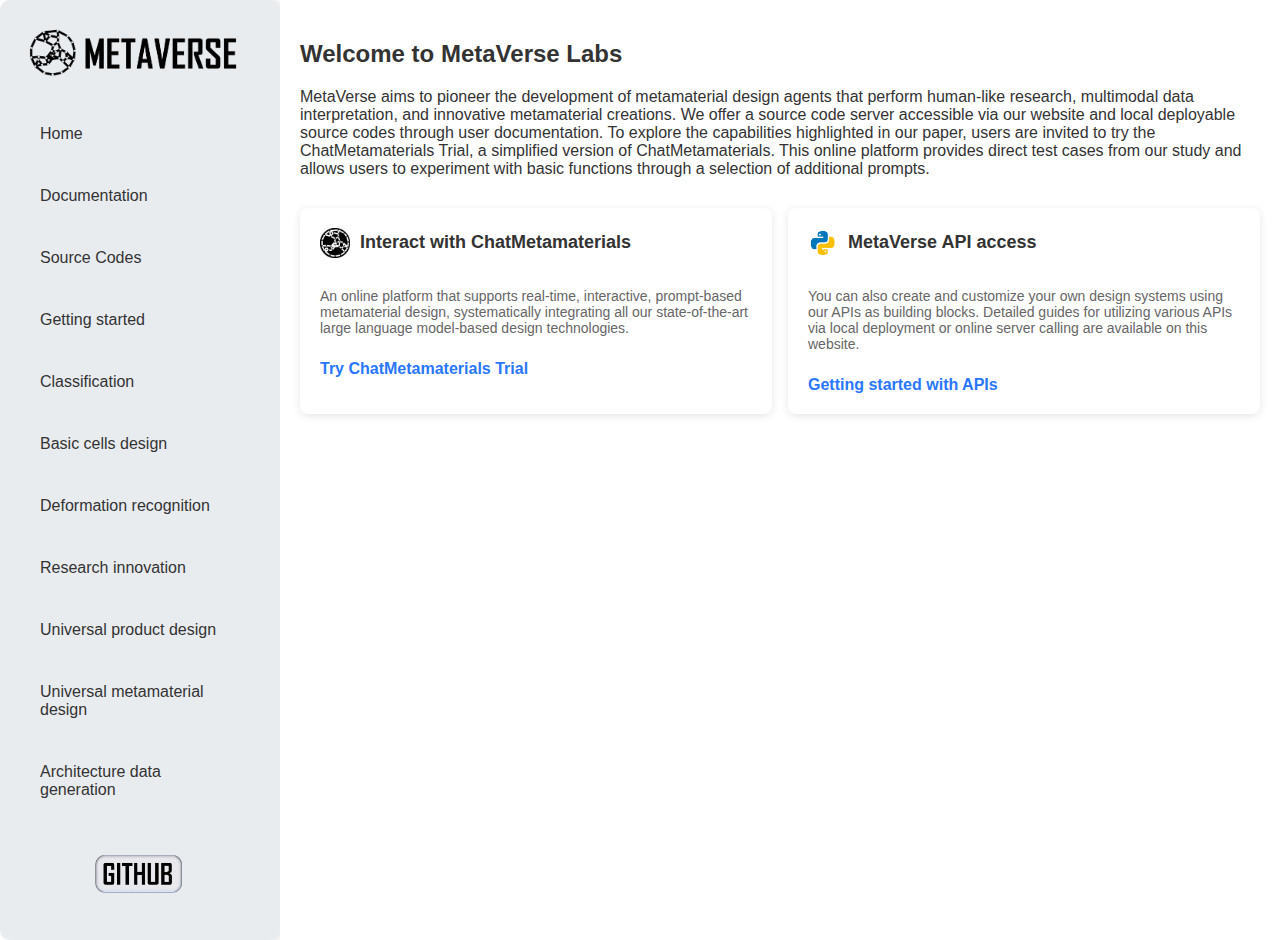
==== commit 34e4e48a: "Fixed grammar errors" ====
--- a/index.html
+++ b/index.html
@@ -1,673 +1,673 @@
-<!DOCTYPE html>
-<html lang="en">
-<head>
-    <meta charset="UTF-8">
-    <meta name="viewport" content="width=device-width, initial-scale=1.0">
-    <title>MetaVerse Labs</title>
-    <link rel="stylesheet" href="styles.css">
-</head>
-<body>
-    <div class="container">
-        <aside class="sidebar">
-            <img src="METAVERSE.png" alt="MetaVerse Labs Logo" class="logo">
-            <nav>
-                <ul>
-                    <li><a href="javascript:void(0);" class="sidebar-link" data-target="home">Home</a></li>
-                    <li><a href="source_code_documentation.pdf" download="source_code_documentation.pdf"> Documentation</a></li>
-                    <li><a href="source_codes.zip" download="source_codes.zip">Source Codes</a></li>
-                    <li><a href="javascript:void(0);" class="sidebar-link" data-target="api0">Getting started</a></li>
-                    <li><a href="javascript:void(0);" class="sidebar-link" data-target="api1">Classification</a></li>
-                    <li><a href="javascript:void(0);" class="sidebar-link" data-target="api2">Basic cells design</a></li>
-                    <li><a href="javascript:void(0);" class="sidebar-link" data-target="api3">Deformation recognition</a></li>
-                    <li><a href="javascript:void(0);" class="sidebar-link" data-target="api4">Research innovation</a></li>
-                    <li><a href="javascript:void(0);" class="sidebar-link" data-target="api5">Universal product design</a></li>
-                    <li><a href="javascript:void(0);" class="sidebar-link" data-target="api6">Universal metamaterial design</a></li>
-                    <li><a href="javascript:void(0);" class="sidebar-link" data-target="api7">Architecture data generation</a></li>
-                </ul>
-            </nav>
-            <footer>
-                <a href="https://github.com/ChatMetamaterials/SourceCode">
-                    <img src="gibhub.png" alt="GitHub" class="github-logo">
-                </a>
-            </footer>
-        </aside>
-        <main class="content">
-            <section id="home">
-                <h2>Welcome to MetaVerse Labs</h2>
-                <p>MetaVerse aims to pioneer the development of metamaterial design agents that perform human-like research, multimodal data interpretation, and innovative metamaterial creations. We offer a source code server accessible via their website and local deployable source codes through user documentation. To explore the capabilities highlighted in our paper, users are invited to try the ChatMetamaterials Trial, a simplified version of ChatMetamaterials. This online platform provides direct test cases from our study and allows users to experiment with basic functions through a selection of additional prompts.</p>
-                <div class="integrations">
-                    <div class="integration-card">
-                        <div class="card-header">
-                            <img src="ChatMetamaterials_logo.png" alt="User Interface Icon" class="card-logo">
-                            <h3>Interact with ChatMetamaterials</h3>
-                        </div>
-                        <p>An online platform that supports real-time, interactive, prompt-based metamaterial design, systematically integrating all our state-of-the-art large language model-based design technologies.</p>
-                        <a href="http://43.159.130.228:8080/#/">Try ChatMetamaterials Trial</a>
-                    </div>
-                    <div class="integration-card">
-                        <div class="card-header">
-                            <img src="python_logo.png" alt="User Interface Icon" class="card-logo">
-                            <h3>MetaVerse API access</h3>
-                        </div>
-                        <p>You can also create and customize your own design systems using our APIs as building blocks. Detailed guides for utilizing various APIs via local deployment or online server calling are available on this website.</p>
-                        <a href="javascript:void(0);" onclick="navigateTo('api0')">Getting started with APIs</a>
-                    </div>
-
-                </div>
-
-                <!-- Add more content or images in the bottom half -->
-                <div class="extra-images">
-                </div>
-            </section>
-
-            <section id="api0" class="hidden">
-                <h2>Getting started</h2>
-                <p>On this page, you'll find instructions for setting up the Python environment necessary to run API clients from the source code server. For local deployment of the source code, please refer to the Documentation. The use of APIs is designed to facilitate the testing and application of various APIs and algorithms within ChatMetamaterials. To directly experience the integrated functionality of ChatMetamaterials, we recommend using the ChatMetamaterials Trial available on the homepage.</p>
-                <h3>Downloading required files and packages</h3>
-                <p> If you have not yet installed the Python environment, please visit the official Python website
-                    (https://www.python.org/) to download Python 3.10 and install the pip tool on your device. </p>
-                <p> Download the Python packages from the Source Code Connection, unzip the file, and copy it to the same
-                    directory. Then, open the code in local editors such as PyCharm (https://www.jetbrains.com/pycharm/). </p>
-                <p> To establish the interface communication function for connecting to the source codes on the server, the <span class="code-function">source_server_interface.py</span> file should contain the necessary code. This will enable it to act as a bridge between your local environment and the server, facilitating the retrieval and management of source codes:</p>
-                <div class="code-block">
-                    <div class="code-header">
-                        <span>source_server_interface.py</span>
-                        <button class="copy-btn" onclick="copyCode(this)">
-                            <img src="copy-icon.png" alt="Copy Icon">
-                        </button>
-                    </div>
-                    <pre>
-import requests
-import json
-import ast
-
-
-server_url = "http://43.159.130.228/"
-
-def greetings():
-    message = "Thanks for using local ChatMetamaterial API source code communicator:\n"
-    print (message)
-    return
-
-def write_json_to_txt(data, filename):
-    try:
-        json_str = json.dumps(data, indent=4)
-        with open(filename, 'w') as file:
-            file.write(json_str)
-        print(f"Data successfully written to {filename}")
-    except Exception as e:
-        print(f"An error occurred: {e}")
-
-
-def classification_API_local_calling (Input, Image = ""):
-    function_link = "openAi/classification"
-    url = server_url+function_link
-    params = {"userInput": Input,
-              "image": Image}
-    response = requests.get(url, params=params)
-    data = response.json()
-    return data
-
-def basic_cells_API_local_calling (Input, Image = ""):
-    function_link = "openAi/basic/cells"
-    url = server_url+function_link
-    params = {"userInput": Input,
-              "image": Image}
-    response = requests.get(url, params=params)
-    data = response.json()
-    return data
-
-def deformation_recognition_API_local_calling (Input, Image = ""):
-    function_link = "openAi/deformation/recognition"
-    url = server_url+function_link
-    params = {"userInput": Input,
-              "image": Image}
-    response = requests.get(url, params=params)
-    data = response.json()
-    return data
-
-def research_innovation_API_local_calling (Input, Image = ""):
-    function_link = "openAi/research/innovation"
-    url = server_url+function_link
-    params = {"userInput": Input,
-              "image": Image}
-    response = requests.get(url, params=params)
-    data = response.json()
-    return data
-
-def universal_metamaterials_API_local_calling (Input, Type):
-    function_link = "openAi/special/agents"
-    url = server_url+function_link
-    if (Type == "damage programmable"):
-        whichone = 0
-    elif (Type == "irrational"):
-        whichone = 1
-    elif (Type == "gyroid"):
-        whichone = 2
-    else:
-        return "ERROR: the current architecture is not supported yet."
-    params = {"userInput": Input,
-              "whichOne": whichone}
-    response = requests.get(url, params=params)
-    data = response.json()
-    return data
-
-def universal_product_API_local_calling (Input, Type, Image):
-    function_link = "openAi/design/shoe"
-    url = server_url+function_link
-    if (not Type == "Shoe sole"):
-        return "ERROR: the current product is not supported yet."
-    params = {"userInput": Input,
-              "image": Image}
-    response = requests.get(url, params=params)
-    data = response.json()
-    return data
-
-def multi_single_cells_algorithms(metadata_basic_cells):
-    url = "http://43.159.130.228/metadata/multi/single/cells"
-    input_data = {"singleCellDataList": metadata_basic_cells}
-    response = requests.post(url, json=input_data)
-    data = response.json()
-    return data
-
-def deformation_pattern_generation_algorithms(metadata_deformation):
-    url = "http://43.159.130.228/metadata/deformation/pattern"
-    input_data = {"deformation": metadata_deformation}
-    response = requests.post(url, json=input_data)
-    data = response.json()
-    return data
-
-def research_innovation_generation_algorithms(metadata_research_innovation):
-    url = "http://43.159.130.228/metadata/research/innovation"
-    input_data = {"researchInnovation": metadata_research_innovation}
-    response = requests.post(url, json=input_data)
-    data = response.json()
-    return data
-
-def architecture_data_algorithms(structure_metadata):
-    url = "http://43.159.130.228/metadata/materials/lines"
-    input_data = {"metadata": structure_metadata}
-    response = requests.post(url, json=input_data)
-    data = response.json()
-    return data
-
-def extended_architecture_data_algorithms(structure_metadata, Type):
-    url = "http://43.159.130.228/metadata/lines/special/agents"
-    if (Type == "damage programmable"):
-        whichone = 0
-    elif (Type == "irrational"):
-        whichone = 1
-    elif (Type == "gyroid"):
-        whichone = 2
-    else:
-        return "ERROR: the current architecture is not supported yet."
-    input_data = {"metadataSpecial": structure_metadata,
-                  "indicator": whichone}
-    response = requests.post(url, json=input_data)
-    data = response.json()
-    return data
-
-def extract_data_txt (filename):
-    with open(filename, "r") as file:
-        content = file.read()
-    data_dict = json.loads(content)
-    data = data_dict["data"]
-    return data
-
-def extract_data_json (json_data):
-    data = json_data["data"]
-    return data
-
-greetings()</pre></div>
-                <p>To install the <span class="code-function">requests</span> module, which is necessary for the code to function, you should run the following command in your terminal or command prompt. Make sure you are in the directory where your Python files are stored:</p>
-               <div class="code-block">
-                    <div class="code-header">
-                        <span>Install requests</span>
-                        <button class="copy-btn" onclick="copyCode(this)">
-                            <img src="copy-icon.png" alt="Copy Icon">
-                        </button>
-                    </div>
-                    <pre>
-pip install requests</pre></div>
-                <p> Open <span class="code-function">Server_caller.py</span>, the initial code  should establish basic server interaction functionalities:</p>
-                <div class="code-block">
-                    <div class="code-header">
-                        <span>Server_caller.py</span>
-                        <button class="copy-btn" onclick="copyCode(this)">
-                            <img src="copy-icon.png" alt="Copy Icon">
-                        </button>
-                    </div>
-                    <pre>
-from source_server_interface import *</pre></div>
-                <p> Run the script. If the following texts are presented, the server calling device is ready-to-use:</p>
-                <div class="code-block">
-                    <div class="code-header">
-                        <span>Initial launch</span>
-                        <button class="copy-btn" onclick="copyCode(this)">
-                            <img src="copy-icon.png" alt="Copy Icon">
-                        </button>
-                    </div>
-                    <pre>
-Thanks for using local ChatMetamaterial API source code communicator:</pre></div>
-                <h3>Processing JSON objects or retrieving data from JSON information stored in a .txt file</h3>
-            <p>For the JSON object directly returned by API functions, you can utilize the <span class="code-function">extract_data_json</span> function to extract the data embedded in the JSON file and pass it to subsequent functions:</p>
-            <div class="code-block">
-                    <div class="code-header">
-                        <span>Processing .json data directly from a function</span>
-                        <button class="copy-btn" onclick="copyCode(this)">
-                            <img src="copy-icon.png" alt="Copy Icon">
-                        </button>
-                    </div>
-                    <pre>
-extracted_data = extract_data_json(json_data)</pre></div>
-            <p>where <span class="code-function">json_data</span> is the JSON object returned by functions, and <span class="code-function">extracted_data</span> is the data extracted to be passed to subsequent functions. For JSON information stored in a .txt file, you can either directly copy and paste the data section from the file, or use the <span class="code-function">extract_data_txt</span> function to extract the data embedded in the JSON file and pass it to subsequent functions:</p>
-            <div class="code-block">
-                    <div class="code-header">
-                        <span>Processing .json data stored in a .txt file</span>
-                        <button class="copy-btn" onclick="copyCode(this)">
-                            <img src="copy-icon.png" alt="Copy Icon">
-                        </button>
-                    </div>
-                    <pre>
-txt_file_name = "yourfile_name.txt"
-extracted_data = extract_data_txt(txt_file_name)</pre></div>
-            <p>where <span class="code-function">txt_file_name</span> is the name of the .txt file storing the information, and <span class="code-function">extracted_data</span> is the data extracted to be passed to subsequent functions.</p>
-            </section>
-
-            <!-- API Sections (hidden by default) -->
-           <section id="api1" class="hidden">
-                <h2>Classifying metamaterial design requests</h2>
-                <p>The classification API intelligently recognizes user input and categorizes it into different design tasks. Note that in the ChatMetamaterials Trial, these APIs are automatically linked and functional.</p>
-
-                <h3>Usage guide</h3>
-                <p> To use the classification API, please execute the following example codes within the <span class="code-function">Server_caller.py</span> file:</p>
-
-                <div class="code-block">
-                    <div class="code-header">
-                        <span>Server_caller.py</span>
-                        <button class="copy-btn" onclick="copyCode(this)">
-                            <img src="copy-icon.png" alt="Copy Icon">
-                        </button>
-                    </div>
-                    <pre>
-from source_server_interface import *
-
-Input = "Can you design a unit cell with modulus at 10 MPa, another one with modulus at 25 MPa."
-file_name = "Example_classification.txt"
-data = classification_API_local_calling (Input)
-write_json_to_txt(data,file_name)</pre></div>
-                <p>The <span class="code-function">Input</span> contains strings representing the user's prompts, while <span class="code-function">data</span> is the JSON data returned by the <span class="code-function">classification_API_local_calling</span> function. The data section of the JSON contains an integer value representing the type of design task: basic cells property design (1), recognizing human-described deformation patterns (2), or complex human-like research and innovation task (3). Below is an example of the JSON object to be returned:</p>
-                <div class="code-block">
-                    <div class="code-header">
-                        <span>.json object returned by classification API</span>
-                        <button class="copy-btn" onclick="copyCode(this)">
-                            <img src="copy-icon.png" alt="Copy Icon">
-                        </button>
-                    </div>
-                    <pre>
-{'data': 1, 'message': 'success', 'status': 200}</pre></div>
-
-                <p>The <span class="code-function">write_json_to_txt</span> function saves the information to a .txt file specified by the <span class="code-function">file_name</span>. Upon successful execution, the following message will be displayed to confirm that the data has been correctly stored:</p>
-                <div class="code-block">
-                    <div class="code-header">
-                        <span>Displayed texts</span>
-                        <button class="copy-btn" onclick="copyCode(this)">
-                            <img src="copy-icon.png" alt="Copy Icon">
-                        </button>
-                    </div>
-                    <pre>
-Data successfully written to Example_classification.txt</pre></div>
-               <p>To use the passed JSON object or the data stored in a .txt file, please refer to the Getting Started section for guidance on JSON data processing.</p>
-            </section>
-            <section id="api2" class="hidden">
-                <h2>Intepreting fundamental mechanical properties</h2>
-                <p> For prompts recognized as designing metamaterials with fundamental mechanical properties, ChatMetamaterials will utilize the <span class="code-function">basic_cells_API_local_calling</span> API on our server to design unit cells based on user's prompts. You can follow this guide to use this API. Note that in ChatMetamaterials Trial, these APIs are automatically functionally linked.</p>
-
-                <h3>Usage guide</h3>
-                <p> To use the basic cells design API, please execute the following example codes within the <span class="code-function">Server_caller.py</span> file:</p>
-
-                <div class="code-block">
-                    <div class="code-header">
-                        <span>Server_caller.py</span>
-                        <button class="copy-btn" onclick="copyCode(this)">
-                            <img src="copy-icon.png" alt="Copy Icon">
-                        </button>
-                    </div>
-                    <pre>
-from source_server_interface import *
-
-Input = "Can you design a unit cell with modulus at 10 MPa, another one with modulus at 25 MPa."
-Image = ""
-file_name = "Example_basic_cells.txt"
-data = basic_cells_API_local_calling (Input, Image)
-write_json_to_txt(data,file_name)</pre></div>
-                <p>The <span class="code-function">Input</span> contains strings representing the user's prompts. The <span class="code-function">Image</span> field can include a URL for an image that the API needs to recognize, with the default URL being "" to indicate scenarios without image input. The <span class="code-function">data</span> represents the basic cells JSON data returned by the <span class="code-function">basic_cells_API_local_calling</span> function. This data contains a list of unit cell properties formatted as <span class="code-function">[[density(g/cm³), modulus (MPa), strength (MPa), SEA (mJ/g/cm³), stresses at different strains],...]</span>, where SEA stands for specific energy absorption. If certain properties are not requested by the user, <span class="code-function">None</span> will be used. Here is an example of data returned by the API:</p>
-                <div class="code-block">
-                    <div class="code-header">
-                        <span>.json object returned by basic cells design API</span>
-                        <button class="copy-btn" onclick="copyCode(this)">
-                            <img src="copy-icon.png" alt="Copy Icon">
-                        </button>
-                    </div>
-                    <pre>
-{'data': [[0.5, 10, None, None, None], [0.7, 25, None, None, None]], 'message': 'success', 'status': 200}</pre></div>
-                <p>The <span class="code-function">write_json_to_txt</span> function saves this information to a .txt file specified by the <span class="code-function">file_name</span>. Upon successful execution, the following message will confirm that the data has been stored correctly:</p>
-                <div class="code-block">
-                    <div class="code-header">
-                        <span>Displayed texts</span>
-                        <button class="copy-btn" onclick="copyCode(this)">
-                            <img src="copy-icon.png" alt="Copy Icon">
-                        </button>
-                    </div>
-                    <pre>
-Data successfully written to Example_basic_cells.txt</pre></div>
-                <p>To use the passed JSON object or the data stored in a .txt file, please refer to the Getting Started section for guidance on JSON data processing.</p>
-            </section>
-            <section id="api3" class="hidden">
-                <h2>Recognizing deformation patterns</h2>
-                <p>For prompts identified as relating to deformation recognition, ChatMetamaterials will employ the <span class="code-function">deformation_recognition_API_local_calling</span> API on our server to develop metamaterials with deformation patterns specified by the user's prompts. You can follow this guide to use this API. Note that in our ChatMetamaterials Trial, these APIs are automatically functionally linked.</p>
-
-                <h3>Usage guide</h3>
-                <p>To use the deformation recognition API, please execute the following example codes within the <span class="code-function">Server_caller.py</span> file:</p>
-
-                <div class="code-block">
-                    <div class="code-header">
-                        <span>Server_caller.py</span>
-                        <button class="copy-btn" onclick="copyCode(this)">
-                            <img src="copy-icon.png" alt="Copy Icon">
-                        </button>
-                    </div>
-                    <pre>
-from source_server_interface import *
-
-Input = "Please design a metamaterial (default size), that fails first with the letter indicated in the image."
-Image = "https://s3.bmp.ovh/imgs/2025/02/19/46a35e29cf2b3385.png"
-file_name = "Example_deformation_recognition.txt"
-data = deformation_recognition_API_local_calling (Input, Image)
-write_json_to_txt(data,file_name)</pre></div>
-                <p>The <span class="code-function">Input</span> contains strings representing the user's prompts. The <span class="code-function">Image</span> field can include a URL for an image that the API needs to recognize, with the default URL set to "" for scenarios without image input. In this example, we use the letter "S" as the image. The <span class="code-function">data</span> is the deformation pattern JSON data returned by the <span class="code-function">deformation_recognition_API_local_calling</span> function. This data section contains a list of failure priority values and coordinate data, formatted as <span class="code-function">[[failure priority, [x position, y position, z position]],...]</span>:</p>
-                <div class="code-block">
-                    <div class="code-header">
-                        <span>.json object returned by deformation recognition API</span>
-                        <button class="copy-btn" onclick="copyCode(this)">
-                            <img src="copy-icon.png" alt="Copy Icon">
-                        </button>
-                    </div>
-                    <pre>
-{'data': [[2, [1, 1, 1]], [1, [1, 1, 2]], [2, [1, 1, 3]], [2, [1, 1, 4]], [2, [1, 1, 5]], [2, [1, 2, 1]], [1, [1, 2, 2]], [2, [1, 2, 3]], [2, [1, 2, 4]], [2, [1, 2, 5]], [2, [1, 3, 1]], [1, [1, 3, 2]], [2, [1, 3, 3]], [2, [1, 3, 4]], [2, [1, 3, 5]], [2, [1, 4, 1]], [1, [1, 4, 2]], [2, [1, 4, 3]], [2, [1, 4, 4]], [2, [1, 4, 5]], [2, [1, 5, 1]], [1, [1, 5, 2]], [2, [1, 5, 3]], [2, [1, 5, 4]], [2, [1, 5, 5]], [2, [2, 1, 1]], [1, [2, 1, 2]], [2, [2, 1, 3]], [1, [2, 1, 4]], [2, [2, 1, 5]], [2, [2, 2, 1]], [1, [2, 2, 2]], [2, [2, 2, 3]], [1, [2, 2, 4]], [2, [2, 2, 5]], [2, [2, 3, 1]], [1, [2, 3, 2]], [2, [2, 3, 3]], [1, [2, 3, 4]], [2, [2, 3, 5]], [2, [2, 4, 1]], [1, [2, 4, 2]], [2, [2, 4, 3]], [1, [2, 4, 4]], [2, [2, 4, 5]], [2, [2, 5, 1]], [1, [2, 5, 2]], [2, [2, 5, 3]], [1, [2, 5, 4]], [2, [2, 5, 5]], [2, [3, 1, 1]], [1, [3, 1, 2]], [2, [3, 1, 3]], [1, [3, 1, 4]], [2, [3, 1, 5]], [2, [3, 2, 1]], [1, [3, 2, 2]], [2, [3, 2, 3]], [1, [3, 2, 4]], [2, [3, 2, 5]], [2, [3, 3, 1]], [1, [3, 3, 2]], [2, [3, 3, 3]], [1, [3, 3, 4]], [2, [3, 3, 5]], [2, [3, 4, 1]], [1, [3, 4, 2]], [2, [3, 4, 3]], [1, [3, 4, 4]], [2, [3, 4, 5]], [2, [3, 5, 1]], [1, [3, 5, 2]], [2, [3, 5, 3]], [1, [3, 5, 4]], [2, [3, 5, 5]], [2, [4, 1, 1]], [1, [4, 1, 2]], [2, [4, 1, 3]], [1, [4, 1, 4]], [2, [4, 1, 5]], [2, [4, 2, 1]], [1, [4, 2, 2]], [2, [4, 2, 3]], [1, [4, 2, 4]], [2, [4, 2, 5]], [2, [4, 3, 1]], [1, [4, 3, 2]], [2, [4, 3, 3]], [1, [4, 3, 4]], [2, [4, 3, 5]], [2, [4, 4, 1]], [1, [4, 4, 2]], [2, [4, 4, 3]], [1, [4, 4, 4]], [2, [4, 4, 5]], [2, [4, 5, 1]], [1, [4, 5, 2]], [2, [4, 5, 3]], [1, [4, 5, 4]], [2, [4, 5, 5]], [2, [5, 1, 1]], [2, [5, 1, 2]], [1, [5, 1, 3]], [1, [5, 1, 4]], [1, [5, 1, 5]], [2, [5, 2, 1]], [2, [5, 2, 2]], [1, [5, 2, 3]], [1, [5, 2, 4]], [1, [5, 2, 5]], [2, [5, 3, 1]], [2, [5, 3, 2]], [1, [5, 3, 3]], [1, [5, 3, 4]], [1, [5, 3, 5]], [2, [5, 4, 1]], [2, [5, 4, 2]], [1, [5, 4, 3]], [1, [5, 4, 4]], [1, [5, 4, 5]], [2, [5, 5, 1]], [2, [5, 5, 2]], [1, [5, 5, 3]], [1, [5, 5, 4]], [1, [5, 5, 5]]], 'message': 'success', 'status': 200}</pre></div>
-
-                <p>The <span class="code-function">write_json_to_txt</span> function saves this information to a .txt file specified by the <span class="code-function">file_name</span>. Upon successful execution, the following message will confirm that the data has been stored correctly:</p>
-                <div class="code-block">
-                    <div class="code-header">
-                        <span>Displayed texts</span>
-                        <button class="copy-btn" onclick="copyCode(this)">
-                            <img src="copy-icon.png" alt="Copy Icon">
-                        </button>
-                    </div>
-                    <pre>
-Data successfully written to Example_deformation_recognition.txt</pre></div>
-                <p>To use the passed JSON object or the data stored in a .txt file, please refer to the Getting Started section for guidance on JSON data processing.</p>
-            </section>
-            <section id="api4" class="hidden">
-                <h2>Human-like reasoning in research and innovation</h2>
-                <p>For prompts identified as related to research and innovation, ChatMetamaterials will utilize the <span class="code-function">research_innovation_API_local_calling</span> API on our server to develop metamaterials according to the deformation patterns specified in the user's prompts. You can follow this guide to use this API. Note that in ChatMetamaterials Trial, these APIs are automatically functionally linked.</p>
-
-                <h3>Usage guide</h3>
-                <p>To use the research and innovation API, please execute the following example codes within the <span class="code-function">Server_caller.py</span> file:</p>
-
-                <div class="code-block">
-                    <div class="code-header">
-                        <span>Server_caller.py</span>
-                        <button class="copy-btn" onclick="copyCode(this)">
-                            <img src="copy-icon.png" alt="Copy Icon">
-                        </button>
-                    </div>
-                    <pre>
-from source_server_interface import *
-
-Input = "Invent a metamaterial containing precipitates triggering precipitation toughening."
-file_name = "Example_research_innovation.txt"
-Image = ""
-data = research_innovation_API_local_calling (Input)
-write_json_to_txt(data,file_name)</pre></div>
-                <p>The <span class="code-function">Input</span> contains data detailing user descriptions of research tasks and can even be fed with experimental data, allowing the API to analyze and study in a manner similar to human researchers. The <span class="code-function">Image</span> field can include a URL for an image that the API needs to recognize; however, for the research and innovation API, image input is not recommended. We plan to update the vision model soon to enhance this functionality. The <span class="code-function">data</span> is the complex property JSON data returned by the <span class="code-function">research_innovation_API_local_calling</span> function. This data section contains lists of cell properties and coordinate data, formatted as <span class="code-function">[[[x position, y position, z position], [density(g/cm³), modulus (MPa), strength (MPa), SEA (mJ/g/cm³)]],...]</span>. Here is an example of the data returned by the API:</p>
-                <div class="code-block">
-                    <div class="code-header">
-                        <span>.json object returned by research and innovation API</span>
-                        <button class="copy-btn" onclick="copyCode(this)">
-                            <img src="copy-icon.png" alt="Copy Icon">
-                        </button>
-                    </div>
-                    <pre>
-{'data': [[[1, 1, 1], [None, None, 6.42, None]], [[1, 1, 2], [None, None, 0.17, None]], [[1, 1, 3], [None, None, 6.42, None]], [[1, 1, 4], [None, None, 0.17, None]], [[1, 1, 5], [None, None, 0.17, None]], [[1, 2, 1], [None, None, 0.17, None]], [[1, 2, 2], [None, None, 0.17, None]], [[1, 2, 3], [None, None, 0.17, None]], [[1, 2, 4], [None, None, 0.17, None]], [[1, 2, 5], [None, None, 6.42, None]], [[1, 3, 1], [None, None, 0.17, None]], [[1, 3, 2], [None, None, 0.17, None]], [[1, 3, 3], [None, None, 0.17, None]], [[1, 3, 4], [None, None, 0.17, None]], [[1, 3, 5], [None, None, 0.17, None]], [[1, 4, 1], [None, None, 0.17, None]], [[1, 4, 2], [None, None, 6.42, None]], [[1, 4, 3], [None, None, 0.17, None]], [[1, 4, 4], [None, None, 0.17, None]], [[1, 4, 5], [None, None, 0.17, None]], [[1, 5, 1], [None, None, 0.17, None]], [[1, 5, 2], [None, None, 0.17, None]], [[1, 5, 3], [None, None, 0.17, None]], [[1, 5, 4], [None, None, 0.17, None]], [[1, 5, 5], [None, None, 0.17, None]], [[2, 1, 1], [None, None, 0.17, None]], [[2, 1, 2], [None, None, 0.17, None]], [[2, 1, 3], [None, None, 0.17, None]], [[2, 1, 4], [None, None, 0.17, None]], [[2, 1, 5], [None, None, 0.17, None]], [[2, 2, 1], [None, None, 0.17, None]], [[2, 2, 2], [None, None, 0.17, None]], [[2, 2, 3], [None, None, 0.17, None]], [[2, 2, 4], [None, None, 0.17, None]], [[2, 2, 5], [None, None, 0.17, None]], [[2, 3, 1], [None, None, 0.17, None]], [[2, 3, 2], [None, None, 0.17, None]], [[2, 3, 3], [None, None, 0.17, None]], [[2, 3, 4], [None, None, 0.17, None]], [[2, 3, 5], [None, None, 0.17, None]], [[2, 4, 1], [None, None, 0.17, None]], [[2, 4, 2], [None, None, 0.17, None]], [[2, 4, 3], [None, None, 0.17, None]], [[2, 4, 4], [None, None, 0.17, None]], [[2, 4, 5], [None, None, 6.42, None]], [[2, 5, 1], [None, None, 0.17, None]], [[2, 5, 2], [None, None, 0.17, None]], [[2, 5, 3], [None, None, 0.17, None]], [[2, 5, 4], [None, None, 0.17, None]], [[2, 5, 5], [None, None, 0.17, None]], [[3, 1, 1], [None, None, 0.17, None]], [[3, 1, 2], [None, None, 6.42, None]], [[3, 1, 3], [None, None, 0.17, None]], [[3, 1, 4], [None, None, 6.42, None]], [[3, 1, 5], [None, None, 0.17, None]], [[3, 2, 1], [None, None, 0.17, None]], [[3, 2, 2], [None, None, 0.17, None]], [[3, 2, 3], [None, None, 0.17, None]], [[3, 2, 4], [None, None, 0.17, None]], [[3, 2, 5], [None, None, 0.17, None]], [[3, 3, 1], [None, None, 6.42, None]], [[3, 3, 2], [None, None, 0.17, None]], [[3, 3, 3], [None, None, 6.42, None]], [[3, 3, 4], [None, None, 0.17, None]], [[3, 3, 5], [None, None, 0.17, None]], [[3, 4, 1], [None, None, 0.17, None]], [[3, 4, 2], [None, None, 0.17, None]], [[3, 4, 3], [None, None, 0.17, None]], [[3, 4, 4], [None, None, 0.17, None]], [[3, 4, 5], [None, None, 0.17, None]], [[3, 5, 1], [None, None, 6.42, None]], [[3, 5, 2], [None, None, 0.17, None]], [[3, 5, 3], [None, None, 0.17, None]], [[3, 5, 4], [None, None, 0.17, None]], [[3, 5, 5], [None, None, 0.17, None]], [[4, 1, 1], [None, None, 0.17, None]], [[4, 1, 2], [None, None, 0.17, None]], [[4, 1, 3], [None, None, 0.17, None]], [[4, 1, 4], [None, None, 0.17, None]], [[4, 1, 5], [None, None, 0.17, None]], [[4, 2, 1], [None, None, 0.17, None]], [[4, 2, 2], [None, None, 0.17, None]], [[4, 2, 3], [None, None, 0.17, None]], [[4, 2, 4], [None, None, 0.17, None]], [[4, 2, 5], [None, None, 0.17, None]], [[4, 3, 1], [None, None, 0.17, None]], [[4, 3, 2], [None, None, 0.17, None]], [[4, 3, 3], [None, None, 0.17, None]], [[4, 3, 4], [None, None, 0.17, None]], [[4, 3, 5], [None, None, 0.17, None]], [[4, 4, 1], [None, None, 0.17, None]], [[4, 4, 2], [None, None, 0.17, None]], [[4, 4, 3], [None, None, 0.17, None]], [[4, 4, 4], [None, None, 0.17, None]], [[4, 4, 5], [None, None, 6.42, None]], [[4, 5, 1], [None, None, 0.17, None]], [[4, 5, 2], [None, None, 0.17, None]], [[4, 5, 3], [None, None, 0.17, None]], [[4, 5, 4], [None, None, 0.17, None]], [[4, 5, 5], [None, None, 0.17, None]], [[5, 1, 1], [None, None, 0.17, None]], [[5, 1, 2], [None, None, 0.17, None]], [[5, 1, 3], [None, None, 0.17, None]], [[5, 1, 4], [None, None, 0.17, None]], [[5, 1, 5], [None, None, 0.17, None]], [[5, 2, 1], [None, None, 0.17, None]], [[5, 2, 2], [None, None, 0.17, None]], [[5, 2, 3], [None, None, 0.17, None]], [[5, 2, 4], [None, None, 0.17, None]], [[5, 2, 5], [None, None, 0.17, None]], [[5, 3, 1], [None, None, 0.17, None]], [[5, 3, 2], [None, None, 0.17, None]], [[5, 3, 3], [None, None, 0.17, None]], [[5, 3, 4], [None, None, 0.17, None]], [[5, 3, 5], [None, None, 0.17, None]], [[5, 4, 1], [None, None, 0.17, None]], [[5, 4, 2], [None, None, 0.17, None]], [[5, 4, 3], [None, None, 0.17, None]], [[5, 4, 4], [None, None, 0.17, None]], [[5, 4, 5], [None, None, 0.17, None]], [[5, 5, 1], [None, None, 0.17, None]], [[5, 5, 2], [None, None, 6.42, None]], [[5, 5, 3], [None, None, 0.17, None]], [[5, 5, 4], [None, None, 0.17, None]], [[5, 5, 5], [None, None, 0.17, None]]], 'message': 'success', 'status': 200}</pre></div>
-
-                <p>The <span class="code-function">write_json_to_txt</span> function saves this information to a .txt file specified by the <span class="code-function">file_name</span>. Upon successful execution, the following message will confirm that the data has been stored correctly:</p>
-                <div class="code-block">
-                    <div class="code-header">
-                        <span>Displayed texts</span>
-                        <button class="copy-btn" onclick="copyCode(this)">
-                            <img src="copy-icon.png" alt="Copy Icon">
-                        </button>
-                    </div>
-                    <pre>
-Data successfully written to Example_research_innovation.txt</pre></div>
-                <p>To use the passed JSON object or the data stored in a .txt file, please refer to the Getting Started section for guidance on JSON data processing.</p>
-            </section>
-            <section id="api5" class="hidden">
-                <h2>Developing metamaterial products</h2>
-                <p>The capabilities of our large language model have enabled us to develop APIs that support various types of product generation. One example is our shoe sole design demo. If you're interested in leveraging ChatMetamaterials for your product design, please contact our software developers for API expansion services. To use the shoe sole design demo, employ the <span class="code-function">universal_product_API_local_calling</span> API on our server, which allows the development of customized shoe soles based on user prompts. Follow this guide to use the API effectively. Note that in ChatMetamaterials Trial, these APIs are automatically functionally linked.</p>
-
-                <h3>Usage guide</h3>
-                <p>To use the shoe sole design API, please execute the following example codes within the <span class="code-function">Server_caller.py</span> file:</p>
-
-                <div class="code-block">
-                    <div class="code-header">
-                        <span>Server_caller.py</span>
-                        <button class="copy-btn" onclick="copyCode(this)">
-                            <img src="copy-icon.png" alt="Copy Icon">
-                        </button>
-                    </div>
-                    <pre>
-from source_server_interface import *
-
-Input = "Please design a shoe sole according to the shoe sole design properties shown in the image."
-file_name = "Example_shoe_sole.txt"
-Type = "Shoe sole"
-Image = "https://s3.bmp.ovh/imgs/2025/02/21/4e3654d36137abb1.png"
-data =  universal_product_API_local_calling(Input, Type, Image)
-write_json_to_txt(data,file_name)</pre></div>
-                <p>The <span class="code-function">Input</span> contains data detailing the user's description of shoe sole dimensions and properties. The <span class="code-function">Image</span> field can include a URL for an image that the API needs to recognize, although the default image URL is set to "", indicating no image input. For demonstration, we've used a simple shoe sole property image. The Type field indicates the type of product supported; currently, only the shoe sole demo is available, with plans to expand to other types in the future. The <span class="code-function">data</span> is the complex property JSON data representing the shoe sole, returned by the <span class="code-function">universal_product_API_local_calling</span> function. This data section contains a list of cell properties and coordinate data, formatted as <span class="code-function">[[[x position, y position, z position], [density(g/cm³), modulus (MPa), strength (MPa), SEA (mJ/g/cm³)]],...]</span>. Here is an example of the data returned by the API:</p>
-                <div class="code-block">
-                    <div class="code-header">
-                        <span>.json object returned by shoe sole design API</span>
-                        <button class="copy-btn" onclick="copyCode(this)">
-                            <img src="copy-icon.png" alt="Copy Icon">
-                        </button>
-                    </div>
-                    <pre>
-{'data': [[[0, 7, 1], [None, 11.07, None, None]], [[0, 7, 2], [None, 11.07, None, None]], [[0, 7, 3], [None, 11.07, None, None]], [[0, 8, 1], [None, 11.16, None, None]], [[0, 8, 2], [None, 11.16, None, None]], [[0, 8, 3], [None, 11.16, None, None]], [[0, 9, 1], [None, 11.25, None, None]], [[0, 9, 2], [None, 11.25, None, None]], [[0, 9, 3], [None, 11.25, None, None]], [[0, 10, 1], [None, 11.33, None, None]], [[0, 10, 2], [None, 11.33, None, None]], [[0, 10, 3], [None, 11.33, None, None]], [[0, 11, 1], [None, 11.4, None, None]], [[0, 11, 2], [None, 11.4, None, None]], [[0, 11, 3], [None, 11.4, None, None]], [[0, 12, 1], [None, 11.45, None, None]], [[0, 12, 2], [None, 11.45, None, None]], [[0, 12, 3], [None, 11.45, None, None]], [[0, 13, 1], [None, 11.51, None, None]], [[0, 13, 2], [None, 11.51, None, None]], [[0, 13, 3], [None, 11.51, None, None]], [[0, 14, 1], [None, 11.56, None, None]], [[0, 14, 2], [None, 11.56, None, None]], [[0, 14, 3], [None, 11.56, None, None]], [[0, 15, 1], [None, 11.63, None, None]], [[0, 15, 2], [None, 11.63, None, None]], [[0, 15, 3], [None, 11.63, None, None]], [[0, 16, 1], [None, 11.71, None, None]], [[0, 16, 2], [None, 11.71, None, None]], [[0, 16, 3], [None, 11.71, None, None]], [[0, 17, 1], [None, 11.81, None, None]], [[0, 17, 2], [None, 11.81, None, None]], [[0, 17, 3], [None, 11.81, None, None]], [[0, 18, 1], [None, 11.93, None, None]], [[0, 18, 2], [None, 11.93, None, None]], [[0, 18, 3], [None, 11.93, None, None]], [[1, 4, 1], [None, 10.75, None, None]], [[1, 4, 2], [None, 10.75, None, None]], [[1, 4, 3], [None, 10.75, None, None]], [[1, 5, 1], [None, 10.82, None, None]], [[1, 5, 2], [None, 10.82, None, None]], [[1, 5, 3], [None, 10.82, None, None]], [[1, 6, 1], [None, 10.91, None, None]], [[1, 6, 2], [None, 10.91, None, None]], [[1, 6, 3], [None, 10.91, None, None]], [[1, 7, 1], [None, 11.01, None, None]], [[1, 7, 2], [None, 11.01, None, None]], [[1, 7, 3], [None, 11.01, None, None]], [[1, 8, 1], [None, 11.13, None, None]], [[1, 8, 2], [None, 11.13, None, None]], [[1, 8, 3], [None, 11.13, None, None]], [[1, 9, 1], [None, 11.24, None, None]], [[1, 9, 2], [None, 11.24, None, None]], [[1, 9, 3], [None, 11.24, None, None]], [[1, 10, 1], [None, 11.34, None, None]], [[1, 10, 2], [None, 11.34, None, None]], [[1, 10, 3], [None, 11.34, None, None]], [[1, 11, 1], [None, 11.42, None, None]], [[1, 11, 2], [None, 11.42, None, None]], [[1, 11, 3], [None, 11.42, None, None]], [[1, 12, 1], [None, 11.47, None, None]], [[1, 12, 2], [None, 11.47, None, None]], [[1, 12, 3], [None, 11.47, None, None]], [[1, 13, 1], [None, 11.51, None, None]], [[1, 13, 2], [None, 11.51, None, None]], [[1, 13, 3], [None, 11.51, None, None]], [[1, 14, 1], [None, 11.55, None, None]], [[1, 14, 2], [None, 11.55, None, None]], [[1, 14, 3], [None, 11.55, None, None]], [[1, 15, 1], [None, 11.61, None, None]], [[1, 15, 2], [None, 11.61, None, None]], [[1, 15, 3], [None, 11.61, None, None]], [[1, 16, 1], [None, 11.68, None, None]], [[1, 16, 2], [None, 11.68, None, None]], [[1, 16, 3], [None, 11.68, None, None]], [[1, 17, 1], [None, 11.78, None, None]], [[1, 17, 2], [None, 11.78, None, None]], [[1, 17, 3], [None, 11.78, None, None]], [[1, 18, 1], [None, 11.9, None, None]], [[1, 18, 2], [None, 11.9, None, None]], [[1, 18, 3], [None, 11.9, None, None]], [[1, 19, 1], [None, 12.06, None, None]], [[1, 19, 2], [None, 12.06, None, None]], [[1, 19, 3], [None, 12.06, None, None]], [[1, 20, 1], [None, 12.24, None, None]], [[1, 20, 2], [None, 12.24, None, None]], [[1, 20, 3], [None, 12.24, None, None]], [[1, 20, 4], [None, 12.24, None, None]], [[1, 21, 1], [None, 12.46, None, None]], [[1, 21, 2], [None, 12.46, None, None]], [[1, 21, 3], [None, 12.46, None, None]], [[1, 21, 4], [None, 12.46, None, None]], [[2, 3, 1], [None, 10.58, None, None]], [[2, 3, 2], [None, 10.58, None, None]], [[2, 3, 3], [None, 10.58, None, None]], [[2, 4, 1], [None, 10.64, None, None]], [[2, 4, 2], [None, 10.64, None, None]], [[2, 4, 3], [None, 10.64, None, None]], [[2, 5, 1], [None, 10.72, None, None]], [[2, 5, 2], [None, 10.72, None, None]], [[2, 5, 3], [None, 10.72, None, None]], [[2, 6, 1], [None, 10.82, None, None]], [[2, 6, 2], [None, 10.82, None, None]], [[2, 6, 3], [None, 10.82, None, None]], [[2, 7, 1], [None, 10.95, None, None]], [[2, 7, 2], [None, 10.95, None, None]], [[2, 7, 3], [None, 10.95, None, None]], [[2, 8, 1], [None, 11.09, None, None]], [[2, 8, 2], [None, 11.09, None, None]], [[2, 8, 3], [None, 11.09, None, None]], [[2, 9, 1], [None, 11.25, None, None]], [[2, 9, 2], [None, 11.25, None, None]], [[2, 9, 3], [None, 11.25, None, None]], [[2, 10, 1], [None, 11.39, None, None]], [[2, 10, 2], [None, 11.39, None, None]], [[2, 10, 3], [None, 11.39, None, None]], [[2, 11, 1], [None, 11.48, None, None]], [[2, 11, 2], [None, 11.48, None, None]], [[2, 11, 3], [None, 11.48, None, None]], [[2, 12, 1], [None, 11.5, None, None]], [[2, 12, 2], [None, 11.5, None, None]], [[2, 12, 3], [None, 11.5, None, None]], [[2, 13, 1], [None, 11.51, None, None]], [[2, 13, 2], [None, 11.51, None, None]], [[2, 13, 3], [None, 11.51, None, None]], [[2, 14, 1], [None, 11.53, None, None]], [[2, 14, 2], [None, 11.53, None, None]], [[2, 14, 3], [None, 11.53, None, None]], [[2, 15, 1], [None, 11.57, None, None]], [[2, 15, 2], [None, 11.57, None, None]], [[2, 15, 3], [None, 11.57, None, None]], [[2, 16, 1], [None, 11.64, None, None]], [[2, 16, 2], [None, 11.64, None, None]], [[2, 16, 3], [None, 11.64, None, None]], [[2, 17, 1], [None, 11.73, None, None]], [[2, 17, 2], [None, 11.73, None, None]], [[2, 17, 3], [None, 11.73, None, None]], [[2, 18, 1], [None, 11.86, None, None]], [[2, 18, 2], [None, 11.86, None, None]], [[2, 18, 3], [None, 11.86, None, None]], [[2, 19, 1], [None, 12.02, None, None]], [[2, 19, 2], [None, 12.02, None, None]], [[2, 19, 3], [None, 12.02, None, None]], [[2, 20, 1], [None, 12.22, None, None]], [[2, 20, 2], [None, 12.22, None, None]], [[2, 20, 3], [None, 12.22, None, None]], [[2, 20, 4], [None, 12.22, None, None]], [[2, 21, 1], [None, 12.48, None, None]], [[2, 21, 2], [None, 12.48, None, None]], [[2, 21, 3], [None, 12.48, None, None]], [[2, 21, 4], [None, 12.48, None, None]], [[2, 22, 1], [None, 12.79, None, None]], [[2, 22, 2], [None, 12.79, None, None]], [[2, 22, 3], [None, 12.79, None, None]], [[2, 22, 4], [None, 12.79, None, None]], [[2, 23, 1], [None, 13.16, None, None]], [[2, 23, 2], [None, 13.16, None, None]], [[2, 23, 3], [None, 13.16, None, None]], [[2, 23, 4], [None, 13.16, None, None]], [[2, 24, 1], [None, 13.57, None, None]], [[2, 24, 2], [None, 13.57, None, None]], [[2, 24, 3], [None, 13.57, None, None]], [[2, 24, 4], [None, 13.57, None, None]], [[2, 41, 1], [None, 9.83, None, None]], [[2, 41, 2], [None, 9.83, None, None]], [[2, 41, 3], [None, 9.83, None, None]], [[2, 41, 4], [None, 9.83, None, None]], [[2, 41, 5], [None, 9.83, None, None]], [[2, 42, 1], [None, 9.79, None, None]], [[2, 42, 2], [None, 9.79, None, None]], [[2, 42, 3], [None, 9.79, None, None]], [[2, 42, 4], [None, 9.79, None, None]], [[2, 42, 5], [None, 9.79, None, None]], [[2, 43, 1], [None, 9.85, None, None]], [[2, 43, 2], [None, 9.85, None, None]], [[2, 43, 3], [None, 9.85, None, None]], [[2, 43, 4], [None, 9.85, None, None]], [[2, 43, 5], [None, 9.85, None, None]], [[3, 2, 1], [None, 10.42, None, None]], [[3, 2, 2], [None, 10.42, None, None]], [[3, 2, 3], [None, 10.42, None, None]], [[3, 3, 1], [None, 10.44, None, None]], [[3, 3, 2], [None, 10.44, None, None]], [[3, 3, 3], [None, 10.44, None, None]], [[3, 4, 1], [None, 10.49, None, None]], [[3, 4, 2], [None, 10.49, None, None]], [[3, 4, 3], [None, 10.49, None, None]], [[3, 5, 1], [None, 10.58, None, None]], [[3, 5, 2], [None, 10.58, None, None]], [[3, 5, 3], [None, 10.58, None, None]], [[3, 6, 1], [None, 10.7, None, None]], [[3, 6, 2], [None, 10.7, None, None]], [[3, 6, 3], [None, 10.7, None, None]], [[3, 7, 1], [None, 10.86, None, None]], [[3, 7, 2], [None, 10.86, None, None]], [[3, 7, 3], [None, 10.86, None, None]], [[3, 8, 1], [None, 11.04, None, None]], [[3, 8, 2], [None, 11.04, None, None]], [[3, 8, 3], [None, 11.04, None, None]], [[3, 9, 1], [None, 11.25, None, None]], [[3, 9, 2], [None, 11.25, None, None]], [[3, 9, 3], [None, 11.25, None, None]], [[3, 10, 1], [None, 11.47, None, None]], [[3, 10, 2], [None, 11.47, None, None]], [[3, 10, 3], [None, 11.47, None, None]], [[3, 11, 1], [None, 11.62, None, None]], [[3, 11, 2], [None, 11.62, None, None]], [[3, 11, 3], [None, 11.62, None, None]], [[3, 12, 1], [None, 11.58, None, None]], [[3, 12, 2], [None, 11.58, None, None]], [[3, 12, 3], [None, 11.58, None, None]], [[3, 13, 1], [None, 11.52, None, None]], [[3, 13, 2], [None, 11.52, None, None]], [[3, 13, 3], [None, 11.52, None, None]], [[3, 14, 1], [None, 11.51, None, None]], [[3, 14, 2], [None, 11.51, None, None]], [[3, 14, 3], [None, 11.51, None, None]], [[3, 15, 1], [None, 11.53, None, None]], [[3, 15, 2], [None, 11.53, None, None]], [[3, 15, 3], [None, 11.53, None, None]], [[3, 16, 1], [None, 11.58, None, None]], [[3, 16, 2], [None, 11.58, None, None]], [[3, 16, 3], [None, 11.58, None, None]], [[3, 17, 1], [None, 11.66, None, None]], [[3, 17, 2], [None, 11.66, None, None]], [[3, 17, 3], [None, 11.66, None, None]], [[3, 18, 1], [None, 11.78, None, None]], [[3, 18, 2], [None, 11.78, None, None]], [[3, 18, 3], [None, 11.78, None, None]], [[3, 19, 1], [None, 11.94, None, None]], [[3, 19, 2], [None, 11.94, None, None]], [[3, 19, 3], [None, 11.94, None, None]], [[3, 20, 1], [None, 12.17, None, None]], [[3, 20, 2], [None, 12.17, None, None]], [[3, 20, 3], [None, 12.17, None, None]], [[3, 21, 1], [None, 12.46, None, None]], [[3, 21, 2], [None, 12.46, None, None]], [[3, 21, 3], [None, 12.46, None, None]], [[3, 21, 4], [None, 12.46, None, None]], [[3, 22, 1], [None, 12.83, None, None]], [[3, 22, 2], [None, 12.83, None, None]], [[3, 22, 3], [None, 12.83, None, None]], [[3, 22, 4], [None, 12.83, None, None]], [[3, 23, 1], [None, 13.28, None, None]], [[3, 23, 2], [None, 13.28, None, None]], [[3, 23, 3], [None, 13.28, None, None]], [[3, 23, 4], [None, 13.28, None, None]], [[3, 24, 1], [None, 13.83, None, None]], [[3, 24, 2], [None, 13.83, None, None]], [[3, 24, 3], [None, 13.83, None, None]], [[3, 24, 4], [None, 13.83, None, None]], [[3, 25, 1], [None, 14.46, None, None]], [[3, 25, 2], [None, 14.46, None, None]], [[3, 25, 3], [None, 14.46, None, None]], [[3, 25, 4], [None, 14.46, None, None]], [[3, 26, 1], [None, 15.08, None, None]], [[3, 26, 2], [None, 15.08, None, None]], [[3, 26, 3], [None, 15.08, None, None]], [[3, 26, 4], [None, 15.08, None, None]], [[3, 27, 1], [None, 15.39, None, None]], [[3, 27, 2], [None, 15.39, None, None]], [[3, 27, 3], [None, 15.39, None, None]], [[3, 27, 4], [None, 15.39, None, None]], [[3, 28, 1], [None, 15.16, None, None]], [[3, 28, 2], [None, 15.16, None, None]], [[3, 28, 3], [None, 15.16, None, None]], [[3, 28, 4], [None, 15.16, None, None]], [[3, 35, 1], [None, 11.91, None, None]], [[3, 35, 2], [None, 11.91, None, None]], [[3, 35, 3], [None, 11.91, None, None]], [[3, 35, 4], [None, 11.91, None, None]], [[3, 36, 1], [None, 11.48, None, None]], [[3, 36, 2], [None, 11.48, None, None]], [[3, 36, 3], [None, 11.48, None, None]], [[3, 36, 4], [None, 11.48, None, None]], [[3, 37, 1], [None, 11.03, None, None]], [[3, 37, 2], [None, 11.03, None, None]], [[3, 37, 3], [None, 11.03, None, None]], [[3, 37, 4], [None, 11.03, None, None]], [[3, 38, 1], [None, 10.54, None, None]], [[3, 38, 2], [None, 10.54, None, None]], [[3, 38, 3], [None, 10.54, None, None]], [[3, 38, 4], [None, 10.54, None, None]], [[3, 39, 1], [None, 10.04, None, None]], [[3, 39, 2], [None, 10.04, None, None]], [[3, 39, 3], [None, 10.04, None, None]], [[3, 39, 4], [None, 10.04, None, None]], [[3, 40, 1], [None, 9.57, None, None]], [[3, 40, 2], [None, 9.57, None, None]], [[3, 40, 3], [None, 9.57, None, None]], [[3, 40, 4], [None, 9.57, None, None]], [[3, 40, 5], [None, 9.57, None, None]], [[3, 41, 1], [None, 9.3, None, None]], [[3, 41, 2], [None, 9.3, None, None]], [[3, 41, 3], [None, 9.3, None, None]], [[3, 41, 4], [None, 9.3, None, None]], [[3, 41, 5], [None, 9.3, None, None]], [[3, 42, 1], [None, 9.34, None, None]], [[3, 42, 2], [None, 9.34, None, None]], [[3, 42, 3], [None, 9.34, None, None]], [[3, 42, 4], [None, 9.34, None, None]], [[3, 42, 5], [None, 9.34, None, None]], [[3, 43, 1], [None, 9.54, None, None]], [[3, 43, 2], [None, 9.54, None, None]], [[3, 43, 3], [None, 9.54, None, None]], [[3, 43, 4], [None, 9.54, None, None]], [[3, 43, 5], [None, 9.54, None, None]], [[3, 44, 1], [None, 9.74, None, None]], [[3, 44, 2], [None, 9.74, None, None]], [[3, 44, 3], [None, 9.74, None, None]], [[3, 44, 4], [None, 9.74, None, None]], [[3, 44, 5], [None, 9.74, None, None]], [[3, 45, 1], [None, 9.91, None, None]], [[3, 45, 2], [None, 9.91, None, None]], [[3, 45, 3], [None, 9.91, None, None]], [[3, 45, 4], [None, 9.91, None, None]], [[3, 45, 5], [None, 9.91, None, None]], [[3, 46, 1], [None, 10.04, None, None]], [[3, 46, 2], [None, 10.04, None, None]], [[3, 46, 3], [None, 10.04, None, None]], [[3, 46, 4], [None, 10.04, None, None]], [[3, 46, 5], [None, 10.04, None, None]], [[3, 47, 1], [None, 10.14, None, None]], [[3, 47, 2], [None, 10.14, None, None]], [[3, 47, 3], [None, 10.14, None, None]], [[3, 47, 4], [None, 10.14, None, None]], [[3, 47, 5], [None, 10.14, None, None]], [[4, 1, 1], [None, 10.27, None, None]], [[4, 1, 2], [None, 10.27, None, None]], [[4, 1, 3], [None, 10.27, None, None]], [[4, 2, 1], [None, 10.25, None, None]], [[4, 2, 2], [None, 10.25, None, None]], [[4, 2, 3], [None, 10.25, None, None]], [[4, 3, 1], [None, 10.25, None, None]], [[4, 3, 2], [None, 10.25, None, None]], [[4, 3, 3], [None, 10.25, None, None]], [[4, 4, 1], [None, 10.3, None, None]], [[4, 4, 2], [None, 10.3, None, None]], [[4, 4, 3], [None, 10.3, None, None]], [[4, 5, 1], [None, 10.39, None, None]], [[4, 5, 2], [None, 10.39, None, None]], [[4, 5, 3], [None, 10.39, None, None]], [[4, 6, 1], [None, 10.53, None, None]], [[4, 6, 2], [None, 10.53, None, None]], [[4, 6, 3], [None, 10.53, None, None]], [[4, 7, 1], [None, 10.72, None, None]], [[4, 7, 2], [None, 10.72, None, None]], [[4, 7, 3], [None, 10.72, None, None]], [[4, 8, 1], [None, 10.95, None, None]], [[4, 8, 2], [None, 10.95, None, None]], [[4, 8, 3], [None, 10.95, None, None]], [[4, 9, 1], [None, 11.21, None, None]], [[4, 9, 2], [None, 11.21, None, None]], [[4, 9, 3], [None, 11.21, None, None]], [[4, 10, 1], [None, 11.53, None, None]], [[4, 10, 2], [None, 11.53, None, None]], [[4, 10, 3], [None, 11.53, None, None]], [[4, 11, 1], [None, 12.0, None, None]], [[4, 11, 2], [None, 12.0, None, None]], [[4, 11, 3], [None, 12.0, None, None]], [[4, 12, 1], [None, 11.63, None, None]], [[4, 12, 2], [None, 11.63, None, None]], [[4, 12, 3], [None, 11.63, None, None]], [[4, 13, 1], [None, 11.5, None, None]], [[4, 13, 2], [None, 11.5, None, None]], [[4, 13, 3], [None, 11.5, None, None]], [[4, 14, 1], [None, 11.47, None, None]], [[4, 14, 2], [None, 11.47, None, None]], [[4, 14, 3], [None, 11.47, None, None]], [[4, 15, 1], [None, 11.47, None, None]], [[4, 15, 2], [None, 11.47, None, None]], [[4, 15, 3], [None, 11.47, None, None]], [[4, 16, 1], [None, 11.5, None, None]], [[4, 16, 2], [None, 11.5, None, None]], [[4, 16, 3], [None, 11.5, None, None]], [[4, 17, 1], [None, 11.56, None, None]], [[4, 17, 2], [None, 11.56, None, None]], [[4, 17, 3], [None, 11.56, None, None]], [[4, 18, 1], [None, 11.65, None, None]], [[4, 18, 2], [None, 11.65, None, None]], [[4, 18, 3], [None, 11.65, None, None]], [[4, 19, 1], [None, 11.81, None, None]], [[4, 19, 2], [None, 11.81, None, None]], [[4, 19, 3], [None, 11.81, None, None]], [[4, 20, 1], [None, 12.05, None, None]], [[4, 20, 2], [None, 12.05, None, None]], [[4, 20, 3], [None, 12.05, None, None]], [[4, 21, 1], [None, 12.38, None, None]], [[4, 21, 2], [None, 12.38, None, None]], [[4, 21, 3], [None, 12.38, None, None]], [[4, 21, 4], [None, 12.38, None, None]], [[4, 22, 1], [None, 12.8, None, None]], [[4, 22, 2], [None, 12.8, None, None]], [[4, 22, 3], [None, 12.8, None, None]], [[4, 22, 4], [None, 12.8, None, None]], [[4, 23, 1], [None, 13.34, None, None]], [[4, 23, 2], [None, 13.34, None, None]], [[4, 23, 3], [None, 13.34, None, None]], [[4, 23, 4], [None, 13.34, None, None]], [[4, 24, 1], [None, 14.03, None, None]], [[4, 24, 2], [None, 14.03, None, None]], [[4, 24, 3], [None, 14.03, None, None]], [[4, 24, 4], [None, 14.03, None, None]], [[4, 25, 1], [None, 14.93, None, None]], [[4, 25, 2], [None, 14.93, None, None]], [[4, 25, 3], [None, 14.93, None, None]], [[4, 25, 4], [None, 14.93, None, None]], [[4, 26, 1], [None, 16.08, None, None]], [[4, 26, 2], [None, 16.08, None, None]], [[4, 26, 3], [None, 16.08, None, None]], [[4, 26, 4], [None, 16.08, None, None]], [[4, 27, 1], [None, 16.89, None, None]], [[4, 27, 2], [None, 16.89, None, None]], [[4, 27, 3], [None, 16.89, None, None]], [[4, 27, 4], [None, 16.89, None, None]], [[4, 28, 1], [None, 16.18, None, None]], [[4, 28, 2], [None, 16.18, None, None]], [[4, 28, 3], [None, 16.18, None, None]], [[4, 28, 4], [None, 16.18, None, None]], [[4, 29, 1], [None, 15.15, None, None]], [[4, 29, 2], [None, 15.15, None, None]], [[4, 29, 3], [None, 15.15, None, None]], [[4, 29, 4], [None, 15.15, None, None]], [[4, 30, 1], [None, 14.37, None, None]], [[4, 30, 2], [None, 14.37, None, None]], [[4, 30, 3], [None, 14.37, None, None]], [[4, 30, 4], [None, 14.37, None, None]], [[4, 31, 1], [None, 13.77, None, None]], [[4, 31, 2], [None, 13.77, None, None]], [[4, 31, 3], [None, 13.77, None, None]], [[4, 31, 4], [None, 13.77, None, None]], [[4, 32, 1], [None, 13.27, None, None]], [[4, 32, 2], [None, 13.27, None, None]], [[4, 32, 3], [None, 13.27, None, None]], [[4, 32, 4], [None, 13.27, None, None]], [[4, 33, 1], [None, 12.82, None, None]], [[4, 33, 2], [None, 12.82, None, None]], [[4, 33, 3], [None, 12.82, None, None]], [[4, 33, 4], [None, 12.82, None, None]], [[4, 34, 1], [None, 12.38, None, None]], [[4, 34, 2], [None, 12.38, None, None]], [[4, 34, 3], [None, 12.38, None, None]], [[4, 34, 4], [None, 12.38, None, None]], [[4, 35, 1], [None, 11.94, None, None]], [[4, 35, 2], [None, 11.94, None, None]], [[4, 35, 3], [None, 11.94, None, None]], [[4, 35, 4], [None, 11.94, None, None]], [[4, 36, 1], [None, 11.47, None, None]], [[4, 36, 2], [None, 11.47, None, None]], [[4, 36, 3], [None, 11.47, None, None]], [[4, 36, 4], [None, 11.47, None, None]], [[4, 37, 1], [None, 10.96, None, None]], [[4, 37, 2], [None, 10.96, None, None]], [[4, 37, 3], [None, 10.96, None, None]], [[4, 37, 4], [None, 10.96, None, None]], [[4, 38, 1], [None, 10.39, None, None]], [[4, 38, 2], [None, 10.39, None, None]], [[4, 38, 3], [None, 10.39, None, None]], [[4, 38, 4], [None, 10.39, None, None]], [[4, 39, 1], [None, 9.73, None, None]], [[4, 39, 2], [None, 9.73, None, None]], [[4, 39, 3], [None, 9.73, None, None]], [[4, 39, 4], [None, 9.73, None, None]], [[4, 39, 5], [None, 9.73, None, None]], [[4, 40, 1], [None, 8.98, None, None]], [[4, 40, 2], [None, 8.98, None, None]], [[4, 40, 3], [None, 8.98, None, None]], [[4, 40, 4], [None, 8.98, None, None]], [[4, 40, 5], [None, 8.98, None, None]], [[4, 41, 1], [None, 8.48, None, None]], [[4, 41, 2], [None, 8.48, None, None]], [[4, 41, 3], [None, 8.48, None, None]], [[4, 41, 4], [None, 8.48, None, None]], [[4, 41, 5], [None, 8.48, None, None]], [[4, 42, 1], [None, 8.78, None, None]], [[4, 42, 2], [None, 8.78, None, None]], [[4, 42, 3], [None, 8.78, None, None]], [[4, 42, 4], [None, 8.78, None, None]], [[4, 42, 5], [None, 8.78, None, None]], [[4, 43, 1], [None, 9.23, None, None]], [[4, 43, 2], [None, 9.23, None, None]], [[4, 43, 3], [None, 9.23, None, None]], [[4, 43, 4], [None, 9.23, None, None]], [[4, 43, 5], [None, 9.23, None, None]], [[4, 44, 1], [None, 9.56, None, None]], [[4, 44, 2], [None, 9.56, None, None]], [[4, 44, 3], [None, 9.56, None, None]], [[4, 44, 4], [None, 9.56, None, None]], [[4, 44, 5], [None, 9.56, None, None]], [[4, 45, 1], [None, 9.78, None, None]], [[4, 45, 2], [None, 9.78, None, None]], [[4, 45, 3], [None, 9.78, None, None]], [[4, 45, 4], [None, 9.78, None, None]], [[4, 45, 5], [None, 9.78, None, None]], [[4, 46, 1], [None, 9.94, None, None]], [[4, 46, 2], [None, 9.94, None, None]], [[4, 46, 3], [None, 9.94, None, None]], [[4, 46, 4], [None, 9.94, None, None]], [[4, 46, 5], [None, 9.94, None, None]], [[4, 47, 1], [None, 10.06, None, None]], [[4, 47, 2], [None, 10.06, None, None]], [[4, 47, 3], [None, 10.06, None, None]], [[4, 47, 4], [None, 10.06, None, None]], [[4, 47, 5], [None, 10.06, None, None]], [[4, 48, 1], [None, 10.15, None, None]], [[4, 48, 2], [None, 10.15, None, None]], [[4, 48, 3], [None, 10.15, None, None]], [[4, 48, 4], [None, 10.15, None, None]], [[4, 48, 5], [None, 10.15, None, None]], [[5, 1, 1], [None, 10.11, None, None]], [[5, 1, 2], [None, 10.11, None, None]], [[5, 1, 3], [None, 10.11, None, None]], [[5, 2, 1], [None, 10.05, None, None]], [[5, 2, 2], [None, 10.05, None, None]], [[5, 2, 3], [None, 10.05, None, None]], [[5, 3, 1], [None, 10.02, None, None]], [[5, 3, 2], [None, 10.02, None, None]], [[5, 3, 3], [None, 10.02, None, None]], [[5, 4, 1], [None, 10.05, None, None]], [[5, 4, 2], [None, 10.05, None, None]], [[5, 4, 3], [None, 10.05, None, None]], [[5, 5, 1], [None, 10.14, None, None]], [[5, 5, 2], [None, 10.14, None, None]], [[5, 5, 3], [None, 10.14, None, None]], [[5, 6, 1], [None, 10.3, None, None]], [[5, 6, 2], [None, 10.3, None, None]], [[5, 6, 3], [None, 10.3, None, None]], [[5, 7, 1], [None, 10.52, None, None]], [[5, 7, 2], [None, 10.52, None, None]], [[5, 7, 3], [None, 10.52, None, None]], [[5, 8, 1], [None, 10.79, None, None]], [[5, 8, 2], [None, 10.79, None, None]], [[5, 8, 3], [None, 10.79, None, None]], [[5, 9, 1], [None, 11.07, None, None]], [[5, 9, 2], [None, 11.07, None, None]], [[5, 9, 3], [None, 11.07, None, None]], [[5, 10, 1], [None, 11.36, None, None]], [[5, 10, 2], [None, 11.36, None, None]], [[5, 10, 3], [None, 11.36, None, None]], [[5, 11, 1], [None, 11.55, None, None]], [[5, 11, 2], [None, 11.55, None, None]], [[5, 11, 3], [None, 11.55, None, None]], [[5, 12, 1], [None, 11.5, None, None]], [[5, 12, 2], [None, 11.5, None, None]], [[5, 12, 3], [None, 11.5, None, None]], [[5, 13, 1], [None, 11.43, None, None]], [[5, 13, 2], [None, 11.43, None, None]], [[5, 13, 3], [None, 11.43, None, None]], [[5, 14, 1], [None, 11.4, None, None]], [[5, 14, 2], [None, 11.4, None, None]], [[5, 14, 3], [None, 11.4, None, None]], [[5, 15, 1], [None, 11.39, None, None]], [[5, 15, 2], [None, 11.39, None, None]], [[5, 15, 3], [None, 11.39, None, None]], [[5, 16, 1], [None, 11.39, None, None]], [[5, 16, 2], [None, 11.39, None, None]], [[5, 16, 3], [None, 11.39, None, None]], [[5, 17, 1], [None, 11.41, None, None]], [[5, 17, 2], [None, 11.41, None, None]], [[5, 17, 3], [None, 11.41, None, None]], [[5, 18, 1], [None, 11.47, None, None]], [[5, 18, 2], [None, 11.47, None, None]], [[5, 18, 3], [None, 11.47, None, None]], [[5, 19, 1], [None, 11.61, None, None]], [[5, 19, 2], [None, 11.61, None, None]], [[5, 19, 3], [None, 11.61, None, None]], [[5, 20, 1], [None, 11.85, None, None]], [[5, 20, 2], [None, 11.85, None, None]], [[5, 20, 3], [None, 11.85, None, None]], [[5, 21, 1], [None, 12.21, None, None]], [[5, 21, 2], [None, 12.21, None, None]], [[5, 21, 3], [None, 12.21, None, None]], [[5, 22, 1], [None, 12.69, None, None]], [[5, 22, 2], [None, 12.69, None, None]], [[5, 22, 3], [None, 12.69, None, None]], [[5, 22, 4], [None, 12.69, None, None]], [[5, 23, 1], [None, 13.29, None, None]], [[5, 23, 2], [None, 13.29, None, None]], [[5, 23, 3], [None, 13.29, None, None]], [[5, 23, 4], [None, 13.29, None, None]], [[5, 24, 1], [None, 14.06, None, None]], [[5, 24, 2], [None, 14.06, None, None]], [[5, 24, 3], [None, 14.06, None, None]], [[5, 24, 4], [None, 14.06, None, None]], [[5, 25, 1], [None, 15.13, None, None]], [[5, 25, 2], [None, 15.13, None, None]], [[5, 25, 3], [None, 15.13, None, None]], [[5, 25, 4], [None, 15.13, None, None]], [[5, 26, 1], [None, 16.78, None, None]], [[5, 26, 2], [None, 16.78, None, None]], [[5, 26, 3], [None, 16.78, None, None]], [[5, 26, 4], [None, 16.78, None, None]], [[5, 27, 1], [None, 20.0, None, None]], [[5, 27, 2], [None, 20.0, None, None]], [[5, 27, 3], [None, 20.0, None, None]], [[5, 27, 4], [None, 20.0, None, None]], [[5, 28, 1], [None, 16.89, None, None]], [[5, 28, 2], [None, 16.89, None, None]], [[5, 28, 3], [None, 16.89, None, None]], [[5, 28, 4], [None, 16.89, None, None]], [[5, 29, 1], [None, 15.4, None, None]], [[5, 29, 2], [None, 15.4, None, None]], [[5, 29, 3], [None, 15.4, None, None]], [[5, 29, 4], [None, 15.4, None, None]], [[5, 30, 1], [None, 14.5, None, None]], [[5, 30, 2], [None, 14.5, None, None]], [[5, 30, 3], [None, 14.5, None, None]], [[5, 30, 4], [None, 14.5, None, None]], [[5, 31, 1], [None, 13.87, None, None]], [[5, 31, 2], [None, 13.87, None, None]], [[5, 31, 3], [None, 13.87, None, None]], [[5, 31, 4], [None, 13.87, None, None]], [[5, 32, 1], [None, 13.36, None, None]], [[5, 32, 2], [None, 13.36, None, None]], [[5, 32, 3], [None, 13.36, None, None]], [[5, 32, 4], [None, 13.36, None, None]], [[5, 33, 1], [None, 12.9, None, None]], [[5, 33, 2], [None, 12.9, None, None]], [[5, 33, 3], [None, 12.9, None, None]], [[5, 33, 4], [None, 12.9, None, None]], [[5, 34, 1], [None, 12.45, None, None]], [[5, 34, 2], [None, 12.45, None, None]], [[5, 34, 3], [None, 12.45, None, None]], [[5, 34, 4], [None, 12.45, None, None]], [[5, 35, 1], [None, 11.99, None, None]], [[5, 35, 2], [None, 11.99, None, None]], [[5, 35, 3], [None, 11.99, None, None]], [[5, 35, 4], [None, 11.99, None, None]], [[5, 36, 1], [None, 11.49, None, None]], [[5, 36, 2], [None, 11.49, None, None]], [[5, 36, 3], [None, 11.49, None, None]], [[5, 36, 4], [None, 11.49, None, None]], [[5, 37, 1], [None, 10.95, None, None]], [[5, 37, 2], [None, 10.95, None, None]], [[5, 37, 3], [None, 10.95, None, None]], [[5, 37, 4], [None, 10.95, None, None]], [[5, 38, 1], [None, 10.34, None, None]], [[5, 38, 2], [None, 10.34, None, None]], [[5, 38, 3], [None, 10.34, None, None]], [[5, 38, 4], [None, 10.34, None, None]], [[5, 39, 1], [None, 9.59, None, None]], [[5, 39, 2], [None, 9.59, None, None]], [[5, 39, 3], [None, 9.59, None, None]], [[5, 39, 4], [None, 9.59, None, None]], [[5, 39, 5], [None, 9.59, None, None]], [[5, 40, 1], [None, 8.58, None, None]], [[5, 40, 2], [None, 8.58, None, None]], [[5, 40, 3], [None, 8.58, None, None]], [[5, 40, 4], [None, 8.58, None, None]], [[5, 40, 5], [None, 8.58, None, None]], [[5, 41, 1], [None, 7.0, None, None]], [[5, 41, 2], [None, 7.0, None, None]], [[5, 41, 3], [None, 7.0, None, None]], [[5, 41, 4], [None, 7.0, None, None]], [[5, 41, 5], [None, 7.0, None, None]], [[5, 42, 1], [None, 8.4, None, None]], [[5, 42, 2], [None, 8.4, None, None]], [[5, 42, 3], [None, 8.4, None, None]], [[5, 42, 4], [None, 8.4, None, None]], [[5, 42, 5], [None, 8.4, None, None]], [[5, 43, 1], [None, 9.08, None, None]], [[5, 43, 2], [None, 9.08, None, None]], [[5, 43, 3], [None, 9.08, None, None]], [[5, 43, 4], [None, 9.08, None, None]], [[5, 43, 5], [None, 9.08, None, None]], [[5, 44, 1], [None, 9.45, None, None]], [[5, 44, 2], [None, 9.45, None, None]], [[5, 44, 3], [None, 9.45, None, None]], [[5, 44, 4], [None, 9.45, None, None]], [[5, 44, 5], [None, 9.45, None, None]], [[5, 45, 1], [None, 9.69, None, None]], [[5, 45, 2], [None, 9.69, None, None]], [[5, 45, 3], [None, 9.69, None, None]], [[5, 45, 4], [None, 9.69, None, None]], [[5, 45, 5], [None, 9.69, None, None]], [[5, 46, 1], [None, 9.86, None, None]], [[5, 46, 2], [None, 9.86, None, None]], [[5, 46, 3], [None, 9.86, None, None]], [[5, 46, 4], [None, 9.86, None, None]], [[5, 46, 5], [None, 9.86, None, None]], [[5, 47, 1], [None, 9.98, None, None]], [[5, 47, 2], [None, 9.98, None, None]], [[5, 47, 3], [None, 9.98, None, None]], [[5, 47, 4], [None, 9.98, None, None]], [[5, 47, 5], [None, 9.98, None, None]], [[5, 48, 1], [None, 10.09, None, None]], [[5, 48, 2], [None, 10.09, None, None]], [[5, 48, 3], [None, 10.09, None, None]], [[5, 48, 4], [None, 10.09, None, None]], [[5, 48, 5], [None, 10.09, None, None]], [[5, 49, 1], [None, 10.17, None, None]], [[5, 49, 2], [None, 10.17, None, None]], [[5, 49, 3], [None, 10.17, None, None]], [[5, 49, 4], [None, 10.17, None, None]], [[5, 49, 5], [None, 10.17, None, None]], [[6, 0, 1], [None, 10.03, None, None]], [[6, 0, 2], [None, 10.03, None, None]], [[6, 0, 3], [None, 10.03, None, None]], [[6, 1, 1], [None, 9.92, None, None]], [[6, 1, 2], [None, 9.92, None, None]], [[6, 1, 3], [None, 9.92, None, None]], [[6, 2, 1], [None, 9.81, None, None]], [[6, 2, 2], [None, 9.81, None, None]], [[6, 2, 3], [None, 9.81, None, None]], [[6, 3, 1], [None, 9.73, None, None]], [[6, 3, 2], [None, 9.73, None, None]], [[6, 3, 3], [None, 9.73, None, None]], [[6, 4, 1], [None, 9.7, None, None]], [[6, 4, 2], [None, 9.7, None, None]], [[6, 4, 3], [None, 9.7, None, None]], [[6, 5, 1], [None, 9.78, None, None]], [[6, 5, 2], [None, 9.78, None, None]], [[6, 5, 3], [None, 9.78, None, None]], [[6, 6, 1], [None, 9.97, None, None]], [[6, 6, 2], [None, 9.97, None, None]], [[6, 6, 3], [None, 9.97, None, None]], [[6, 7, 1], [None, 10.25, None, None]], [[6, 7, 2], [None, 10.25, None, None]], [[6, 7, 3], [None, 10.25, None, None]], [[6, 8, 1], [None, 10.56, None, None]], [[6, 8, 2], [None, 10.56, None, None]], [[6, 8, 3], [None, 10.56, None, None]], [[6, 9, 1], [None, 10.86, None, None]], [[6, 9, 2], [None, 10.86, None, None]], [[6, 9, 3], [None, 10.86, None, None]], [[6, 10, 1], [None, 11.12, None, None]], [[6, 10, 2], [None, 11.12, None, None]], [[6, 10, 3], [None, 11.12, None, None]], [[6, 11, 1], [None, 11.28, None, None]], [[6, 11, 2], [None, 11.28, None, None]], [[6, 11, 3], [None, 11.28, None, None]], [[6, 12, 1], [None, 11.33, None, None]], [[6, 12, 2], [None, 11.33, None, None]], [[6, 12, 3], [None, 11.33, None, None]], [[6, 13, 1], [None, 11.34, None, None]], [[6, 13, 2], [None, 11.34, None, None]], [[6, 13, 3], [None, 11.34, None, None]], [[6, 14, 1], [None, 11.33, None, None]], [[6, 14, 2], [None, 11.33, None, None]], [[6, 14, 3], [None, 11.33, None, None]], [[6, 15, 1], [None, 11.31, None, None]], [[6, 15, 2], [None, 11.31, None, None]], [[6, 15, 3], [None, 11.31, None, None]], [[6, 16, 1], [None, 11.27, None, None]], [[6, 16, 2], [None, 11.27, None, None]], [[6, 16, 3], [None, 11.27, None, None]], [[6, 17, 1], [None, 11.22, None, None]], [[6, 17, 2], [None, 11.22, None, None]], [[6, 17, 3], [None, 11.22, None, None]], [[6, 18, 1], [None, 11.2, None, None]], [[6, 18, 2], [None, 11.2, None, None]], [[6, 18, 3], [None, 11.2, None, None]], [[6, 19, 1], [None, 11.29, None, None]], [[6, 19, 2], [None, 11.29, None, None]], [[6, 19, 3], [None, 11.29, None, None]], [[6, 20, 1], [None, 11.55, None, None]], [[6, 20, 2], [None, 11.55, None, None]], [[6, 20, 3], [None, 11.55, None, None]], [[6, 21, 1], [None, 11.96, None, None]], [[6, 21, 2], [None, 11.96, None, None]], [[6, 21, 3], [None, 11.96, None, None]], [[6, 22, 1], [None, 12.48, None, None]], [[6, 22, 2], [None, 12.48, None, None]], [[6, 22, 3], [None, 12.48, None, None]], [[6, 22, 4], [None, 12.48, None, None]], [[6, 23, 1], [None, 13.11, None, None]], [[6, 23, 2], [None, 13.11, None, None]], [[6, 23, 3], [None, 13.11, None, None]], [[6, 23, 4], [None, 13.11, None, None]], [[6, 24, 1], [None, 13.87, None, None]], [[6, 24, 2], [None, 13.87, None, None]], [[6, 24, 3], [None, 13.87, None, None]], [[6, 24, 4], [None, 13.87, None, None]], [[6, 25, 1], [None, 14.81, None, None]], [[6, 25, 2], [None, 14.81, None, None]], [[6, 25, 3], [None, 14.81, None, None]], [[6, 25, 4], [None, 14.81, None, None]], [[6, 26, 1], [None, 15.99, None, None]], [[6, 26, 2], [None, 15.99, None, None]], [[6, 26, 3], [None, 15.99, None, None]], [[6, 26, 4], [None, 15.99, None, None]], [[6, 27, 1], [None, 16.81, None, None]], [[6, 27, 2], [None, 16.81, None, None]], [[6, 27, 3], [None, 16.81, None, None]], [[6, 27, 4], [None, 16.81, None, None]], [[6, 28, 1], [None, 16.13, None, None]], [[6, 28, 2], [None, 16.13, None, None]], [[6, 28, 3], [None, 16.13, None, None]], [[6, 28, 4], [None, 16.13, None, None]], [[6, 29, 1], [None, 15.17, None, None]], [[6, 29, 2], [None, 15.17, None, None]], [[6, 29, 3], [None, 15.17, None, None]], [[6, 29, 4], [None, 15.17, None, None]], [[6, 30, 1], [None, 14.45, None, None]], [[6, 30, 2], [None, 14.45, None, None]], [[6, 30, 3], [None, 14.45, None, None]], [[6, 30, 4], [None, 14.45, None, None]], [[6, 31, 1], [None, 13.9, None, None]], [[6, 31, 2], [None, 13.9, None, None]], [[6, 31, 3], [None, 13.9, None, None]], [[6, 31, 4], [None, 13.9, None, None]], [[6, 32, 1], [None, 13.44, None, None]], [[6, 32, 2], [None, 13.44, None, None]], [[6, 32, 3], [None, 13.44, None, None]], [[6, 32, 4], [None, 13.44, None, None]], [[6, 33, 1], [None, 12.99, None, None]], [[6, 33, 2], [None, 12.99, None, None]], [[6, 33, 3], [None, 12.99, None, None]], [[6, 33, 4], [None, 12.99, None, None]], [[6, 34, 1], [None, 12.54, None, None]], [[6, 34, 2], [None, 12.54, None, None]], [[6, 34, 3], [None, 12.54, None, None]], [[6, 34, 4], [None, 12.54, None, None]], [[6, 35, 1], [None, 12.07, None, None]], [[6, 35, 2], [None, 12.07, None, None]], [[6, 35, 3], [None, 12.07, None, None]], [[6, 35, 4], [None, 12.07, None, None]], [[6, 36, 1], [None, 11.56, None, None]], [[6, 36, 2], [None, 11.56, None, None]], [[6, 36, 3], [None, 11.56, None, None]], [[6, 36, 4], [None, 11.56, None, None]], [[6, 37, 1], [None, 11.02, None, None]], [[6, 37, 2], [None, 11.02, None, None]], [[6, 37, 3], [None, 11.02, None, None]], [[6, 37, 4], [None, 11.02, None, None]], [[6, 38, 1], [None, 10.42, None, None]], [[6, 38, 2], [None, 10.42, None, None]], [[6, 38, 3], [None, 10.42, None, None]], [[6, 38, 4], [None, 10.42, None, None]], [[6, 39, 1], [None, 9.74, None, None]], [[6, 39, 2], [None, 9.74, None, None]], [[6, 39, 3], [None, 9.74, None, None]], [[6, 39, 4], [None, 9.74, None, None]], [[6, 39, 5], [None, 9.74, None, None]], [[6, 40, 1], [None, 8.99, None, None]], [[6, 40, 2], [None, 8.99, None, None]], [[6, 40, 3], [None, 8.99, None, None]], [[6, 40, 4], [None, 8.99, None, None]], [[6, 40, 5], [None, 8.99, None, None]], [[6, 41, 1], [None, 8.48, None, None]], [[6, 41, 2], [None, 8.48, None, None]], [[6, 41, 3], [None, 8.48, None, None]], [[6, 41, 4], [None, 8.48, None, None]], [[6, 41, 5], [None, 8.48, None, None]], [[6, 42, 1], [None, 8.76, None, None]], [[6, 42, 2], [None, 8.76, None, None]], [[6, 42, 3], [None, 8.76, None, None]], [[6, 42, 4], [None, 8.76, None, None]], [[6, 42, 5], [None, 8.76, None, None]], [[6, 43, 1], [None, 9.17, None, None]], [[6, 43, 2], [None, 9.17, None, None]], [[6, 43, 3], [None, 9.17, None, None]], [[6, 43, 4], [None, 9.17, None, None]], [[6, 43, 5], [None, 9.17, None, None]], [[6, 44, 1], [None, 9.45, None, None]], [[6, 44, 2], [None, 9.45, None, None]], [[6, 44, 3], [None, 9.45, None, None]], [[6, 44, 4], [None, 9.45, None, None]], [[6, 44, 5], [None, 9.45, None, None]], [[6, 45, 1], [None, 9.65, None, None]], [[6, 45, 2], [None, 9.65, None, None]], [[6, 45, 3], [None, 9.65, None, None]], [[6, 45, 4], [None, 9.65, None, None]], [[6, 45, 5], [None, 9.65, None, None]], [[6, 46, 1], [None, 9.8, None, None]], [[6, 46, 2], [None, 9.8, None, None]], [[6, 46, 3], [None, 9.8, None, None]], [[6, 46, 4], [None, 9.8, None, None]], [[6, 46, 5], [None, 9.8, None, None]], [[6, 47, 1], [None, 9.92, None, None]], [[6, 47, 2], [None, 9.92, None, None]], [[6, 47, 3], [None, 9.92, None, None]], [[6, 47, 4], [None, 9.92, None, None]], [[6, 47, 5], [None, 9.92, None, None]], [[6, 48, 1], [None, 10.02, None, None]], [[6, 48, 2], [None, 10.02, None, None]], [[6, 48, 3], [None, 10.02, None, None]], [[6, 48, 4], [None, 10.02, None, None]], [[6, 48, 5], [None, 10.02, None, None]], [[6, 49, 1], [None, 10.12, None, None]], [[6, 49, 2], [None, 10.12, None, None]], [[6, 49, 3], [None, 10.12, None, None]], [[6, 49, 4], [None, 10.12, None, None]], [[6, 49, 5], [None, 10.12, None, None]], [[6, 50, 1], [None, 10.2, None, None]], [[6, 50, 2], [None, 10.2, None, None]], [[6, 50, 3], [None, 10.2, None, None]], [[6, 50, 4], [None, 10.2, None, None]], [[6, 50, 5], [None, 10.2, None, None]], [[7, 0, 1], [None, 9.89, None, None]], [[7, 0, 2], [None, 9.89, None, None]], [[7, 0, 3], [None, 9.89, None, None]], [[7, 1, 1], [None, 9.72, None, None]], [[7, 1, 2], [None, 9.72, None, None]], [[7, 1, 3], [None, 9.72, None, None]], [[7, 2, 1], [None, 9.53, None, None]], [[7, 2, 2], [None, 9.53, None, None]], [[7, 2, 3], [None, 9.53, None, None]], [[7, 3, 1], [None, 9.35, None, None]], [[7, 3, 2], [None, 9.35, None, None]], [[7, 3, 3], [None, 9.35, None, None]], [[7, 4, 1], [None, 9.24, None, None]], [[7, 4, 2], [None, 9.24, None, None]], [[7, 4, 3], [None, 9.24, None, None]], [[7, 5, 1], [None, 9.28, None, None]], [[7, 5, 2], [None, 9.28, None, None]], [[7, 5, 3], [None, 9.28, None, None]], [[7, 6, 1], [None, 9.52, None, None]], [[7, 6, 2], [None, 9.52, None, None]], [[7, 6, 3], [None, 9.52, None, None]], [[7, 7, 1], [None, 9.89, None, None]], [[7, 7, 2], [None, 9.89, None, None]], [[7, 7, 3], [None, 9.89, None, None]], [[7, 8, 1], [None, 10.29, None, None]], [[7, 8, 2], [None, 10.29, None, None]], [[7, 8, 3], [None, 10.29, None, None]], [[7, 9, 1], [None, 10.64, None, None]], [[7, 9, 2], [None, 10.64, None, None]], [[7, 9, 3], [None, 10.64, None, None]], [[7, 10, 1], [None, 10.92, None, None]], [[7, 10, 2], [None, 10.92, None, None]], [[7, 10, 3], [None, 10.92, None, None]], [[7, 11, 1], [None, 11.11, None, None]], [[7, 11, 2], [None, 11.11, None, None]], [[7, 11, 3], [None, 11.11, None, None]], [[7, 12, 1], [None, 11.22, None, None]], [[7, 12, 2], [None, 11.22, None, None]], [[7, 12, 3], [None, 11.22, None, None]], [[7, 13, 1], [None, 11.26, None, None]], [[7, 13, 2], [None, 11.26, None, None]], [[7, 13, 3], [None, 11.26, None, None]], [[7, 14, 1], [None, 11.27, None, None]], [[7, 14, 2], [None, 11.27, None, None]], [[7, 14, 3], [None, 11.27, None, None]], [[7, 15, 1], [None, 11.22, None, None]], [[7, 15, 2], [None, 11.22, None, None]], [[7, 15, 3], [None, 11.22, None, None]], [[7, 16, 1], [None, 11.13, None, None]], [[7, 16, 2], [None, 11.13, None, None]], [[7, 16, 3], [None, 11.13, None, None]], [[7, 17, 1], [None, 10.97, None, None]], [[7, 17, 2], [None, 10.97, None, None]], [[7, 17, 3], [None, 10.97, None, None]], [[7, 18, 1], [None, 10.81, None, None]], [[7, 18, 2], [None, 10.81, None, None]], [[7, 18, 3], [None, 10.81, None, None]], [[7, 19, 1], [None, 10.79, None, None]], [[7, 19, 2], [None, 10.79, None, None]], [[7, 19, 3], [None, 10.79, None, None]], [[7, 20, 1], [None, 11.09, None, None]], [[7, 20, 2], [None, 11.09, None, None]], [[7, 20, 3], [None, 11.09, None, None]], [[7, 21, 1], [None, 11.61, None, None]], [[7, 21, 2], [None, 11.61, None, None]], [[7, 21, 3], [None, 11.61, None, None]], [[7, 22, 1], [None, 12.22, None, None]], [[7, 22, 2], [None, 12.22, None, None]], [[7, 22, 3], [None, 12.22, None, None]], [[7, 23, 1], [None, 12.86, None, None]], [[7, 23, 2], [None, 12.86, None, None]], [[7, 23, 3], [None, 12.86, None, None]], [[7, 23, 4], [None, 12.86, None, None]], [[7, 24, 1], [None, 13.54, None, None]], [[7, 24, 2], [None, 13.54, None, None]], [[7, 24, 3], [None, 13.54, None, None]], [[7, 24, 4], [None, 13.54, None, None]], [[7, 25, 1], [None, 14.26, None, None]], [[7, 25, 2], [None, 14.26, None, None]], [[7, 25, 3], [None, 14.26, None, None]], [[7, 25, 4], [None, 14.26, None, None]], [[7, 26, 1], [None, 14.94, None, None]], [[7, 26, 2], [None, 14.94, None, None]], [[7, 26, 3], [None, 14.94, None, None]], [[7, 26, 4], [None, 14.94, None, None]], [[7, 27, 1], [None, 15.31, None, None]], [[7, 27, 2], [None, 15.31, None, None]], [[7, 27, 3], [None, 15.31, None, None]], [[7, 27, 4], [None, 15.31, None, None]], [[7, 28, 1], [None, 15.16, None, None]], [[7, 28, 2], [None, 15.16, None, None]], [[7, 28, 3], [None, 15.16, None, None]], [[7, 28, 4], [None, 15.16, None, None]], [[7, 29, 1], [None, 14.74, None, None]], [[7, 29, 2], [None, 14.74, None, None]], [[7, 29, 3], [None, 14.74, None, None]], [[7, 29, 4], [None, 14.74, None, None]], [[7, 30, 1], [None, 14.31, None, None]], [[7, 30, 2], [None, 14.31, None, None]], [[7, 30, 3], [None, 14.31, None, None]], [[7, 30, 4], [None, 14.31, None, None]], [[7, 31, 1], [None, 13.91, None, None]], [[7, 31, 2], [None, 13.91, None, None]], [[7, 31, 3], [None, 13.91, None, None]], [[7, 31, 4], [None, 13.91, None, None]], [[7, 32, 1], [None, 13.51, None, None]], [[7, 32, 2], [None, 13.51, None, None]], [[7, 32, 3], [None, 13.51, None, None]], [[7, 32, 4], [None, 13.51, None, None]], [[7, 33, 1], [None, 13.1, None, None]], [[7, 33, 2], [None, 13.1, None, None]], [[7, 33, 3], [None, 13.1, None, None]], [[7, 33, 4], [None, 13.1, None, None]], [[7, 34, 1], [None, 12.65, None, None]], [[7, 34, 2], [None, 12.65, None, None]], [[7, 34, 3], [None, 12.65, None, None]], [[7, 34, 4], [None, 12.65, None, None]], [[7, 35, 1], [None, 12.17, None, None]], [[7, 35, 2], [None, 12.17, None, None]], [[7, 35, 3], [None, 12.17, None, None]], [[7, 35, 4], [None, 12.17, None, None]], [[7, 36, 1], [None, 11.67, None, None]], [[7, 36, 2], [None, 11.67, None, None]], [[7, 36, 3], [None, 11.67, None, None]], [[7, 36, 4], [None, 11.67, None, None]], [[7, 37, 1], [None, 11.14, None, None]], [[7, 37, 2], [None, 11.14, None, None]], [[7, 37, 3], [None, 11.14, None, None]], [[7, 37, 4], [None, 11.14, None, None]], [[7, 38, 1], [None, 10.59, None, None]], [[7, 38, 2], [None, 10.59, None, None]], [[7, 38, 3], [None, 10.59, None, None]], [[7, 38, 4], [None, 10.59, None, None]], [[7, 39, 1], [None, 10.03, None, None]], [[7, 39, 2], [None, 10.03, None, None]], [[7, 39, 3], [None, 10.03, None, None]], [[7, 39, 4], [None, 10.03, None, None]], [[7, 39, 5], [None, 10.03, None, None]], [[7, 40, 1], [None, 9.53, None, None]], [[7, 40, 2], [None, 9.53, None, None]], [[7, 40, 3], [None, 9.53, None, None]], [[7, 40, 4], [None, 9.53, None, None]], [[7, 40, 5], [None, 9.53, None, None]], [[7, 41, 1], [None, 9.23, None, None]], [[7, 41, 2], [None, 9.23, None, None]], [[7, 41, 3], [None, 9.23, None, None]], [[7, 41, 4], [None, 9.23, None, None]], [[7, 41, 5], [None, 9.23, None, None]], [[7, 42, 1], [None, 9.22, None, None]], [[7, 42, 2], [None, 9.22, None, None]], [[7, 42, 3], [None, 9.22, None, None]], [[7, 42, 4], [None, 9.22, None, None]], [[7, 42, 5], [None, 9.22, None, None]], [[7, 43, 1], [None, 9.35, None, None]], [[7, 43, 2], [None, 9.35, None, None]], [[7, 43, 3], [None, 9.35, None, None]], [[7, 43, 4], [None, 9.35, None, None]], [[7, 43, 5], [None, 9.35, None, None]], [[7, 44, 1], [None, 9.5, None, None]], [[7, 44, 2], [None, 9.5, None, None]], [[7, 44, 3], [None, 9.5, None, None]], [[7, 44, 4], [None, 9.5, None, None]], [[7, 44, 5], [None, 9.5, None, None]], [[7, 45, 1], [None, 9.63, None, None]], [[7, 45, 2], [None, 9.63, None, None]], [[7, 45, 3], [None, 9.63, None, None]], [[7, 45, 4], [None, 9.63, None, None]], [[7, 45, 5], [None, 9.63, None, None]], [[7, 46, 1], [None, 9.75, None, None]], [[7, 46, 2], [None, 9.75, None, None]], [[7, 46, 3], [None, 9.75, None, None]], [[7, 46, 4], [None, 9.75, None, None]], [[7, 46, 5], [None, 9.75, None, None]], [[7, 47, 1], [None, 9.86, None, None]], [[7, 47, 2], [None, 9.86, None, None]], [[7, 47, 3], [None, 9.86, None, None]], [[7, 47, 4], [None, 9.86, None, None]], [[7, 47, 5], [None, 9.86, None, None]], [[7, 48, 1], [None, 9.96, None, None]], [[7, 48, 2], [None, 9.96, None, None]], [[7, 48, 3], [None, 9.96, None, None]], [[7, 48, 4], [None, 9.96, None, None]], [[7, 48, 5], [None, 9.96, None, None]], [[7, 49, 1], [None, 10.06, None, None]], [[7, 49, 2], [None, 10.06, None, None]], [[7, 49, 3], [None, 10.06, None, None]], [[7, 49, 4], [None, 10.06, None, None]], [[7, 49, 5], [None, 10.06, None, None]], [[7, 50, 1], [None, 10.15, None, None]], [[7, 50, 2], [None, 10.15, None, None]], [[7, 50, 3], [None, 10.15, None, None]], [[7, 50, 4], [None, 10.15, None, None]], [[7, 50, 5], [None, 10.15, None, None]], [[7, 51, 1], [None, 10.23, None, None]], [[7, 51, 2], [None, 10.23, None, None]], [[7, 51, 3], [None, 10.23, None, None]], [[7, 51, 4], [None, 10.23, None, None]], [[7, 51, 5], [None, 10.23, None, None]], [[8, 1, 1], [None, 9.53, None, None]], [[8, 1, 2], [None, 9.53, None, None]], [[8, 1, 3], [None, 9.53, None, None]], [[8, 2, 1], [None, 9.24, None, None]], [[8, 2, 2], [None, 9.24, None, None]], [[8, 2, 3], [None, 9.24, None, None]], [[8, 3, 1], [None, 8.91, None, None]], [[8, 3, 2], [None, 8.91, None, None]], [[8, 4, 1], [None, 8.6, None, None]], [[8, 4, 2], [None, 8.6, None, None]], [[8, 5, 1], [None, 8.52, None, None]], [[8, 5, 2], [None, 8.52, None, None]], [[8, 6, 1], [None, 8.87, None, None]], [[8, 6, 2], [None, 8.87, None, None]], [[8, 7, 1], [None, 9.45, None, None]], [[8, 7, 2], [None, 9.45, None, None]], [[8, 7, 3], [None, 9.45, None, None]], [[8, 8, 1], [None, 10.0, None, None]], [[8, 8, 2], [None, 10.0, None, None]], [[8, 8, 3], [None, 10.0, None, None]], [[8, 9, 1], [None, 10.45, None, None]], [[8, 9, 2], [None, 10.45, None, None]], [[8, 9, 3], [None, 10.45, None, None]], [[8, 10, 1], [None, 10.78, None, None]], [[8, 10, 2], [None, 10.78, None, None]], [[8, 10, 3], [None, 10.78, None, None]], [[8, 11, 1], [None, 11.01, None, None]], [[8, 11, 2], [None, 11.01, None, None]], [[8, 11, 3], [None, 11.01, None, None]], [[8, 12, 1], [None, 11.16, None, None]], [[8, 12, 2], [None, 11.16, None, None]], [[8, 12, 3], [None, 11.16, None, None]], [[8, 13, 1], [None, 11.24, None, None]], [[8, 13, 2], [None, 11.24, None, None]], [[8, 13, 3], [None, 11.24, None, None]], [[8, 14, 1], [None, 11.24, None, None]], [[8, 14, 2], [None, 11.24, None, None]], [[8, 14, 3], [None, 11.24, None, None]], [[8, 15, 1], [None, 11.18, None, None]], [[8, 15, 2], [None, 11.18, None, None]], [[8, 15, 3], [None, 11.18, None, None]], [[8, 16, 1], [None, 11.02, None, None]], [[8, 16, 2], [None, 11.02, None, None]], [[8, 16, 3], [None, 11.02, None, None]], [[8, 17, 1], [None, 10.72, None, None]], [[8, 17, 2], [None, 10.72, None, None]], [[8, 17, 3], [None, 10.72, None, None]], [[8, 18, 1], [None, 10.25, None, None]], [[8, 18, 2], [None, 10.25, None, None]], [[8, 18, 3], [None, 10.25, None, None]], [[8, 19, 1], [None, 9.9, None, None]], [[8, 19, 2], [None, 9.9, None, None]], [[8, 19, 3], [None, 9.9, None, None]], [[8, 20, 1], [None, 10.45, None, None]], [[8, 20, 2], [None, 10.45, None, None]], [[8, 20, 3], [None, 10.45, None, None]], [[8, 21, 1], [None, 11.24, None, None]], [[8, 21, 2], [None, 11.24, None, None]], [[8, 21, 3], [None, 11.24, None, None]], [[8, 22, 1], [None, 11.95, None, None]], [[8, 22, 2], [None, 11.95, None, None]], [[8, 22, 3], [None, 11.95, None, None]], [[8, 23, 1], [None, 12.59, None, None]], [[8, 23, 2], [None, 12.59, None, None]], [[8, 23, 3], [None, 12.59, None, None]], [[8, 23, 4], [None, 12.59, None, None]], [[8, 24, 1], [None, 13.2, None, None]], [[8, 24, 2], [None, 13.2, None, None]], [[8, 24, 3], [None, 13.2, None, None]], [[8, 24, 4], [None, 13.2, None, None]], [[8, 25, 1], [None, 13.76, None, None]], [[8, 25, 2], [None, 13.76, None, None]], [[8, 25, 3], [None, 13.76, None, None]], [[8, 25, 4], [None, 13.76, None, None]], [[8, 26, 1], [None, 14.23, None, None]], [[8, 26, 2], [None, 14.23, None, None]], [[8, 26, 3], [None, 14.23, None, None]], [[8, 26, 4], [None, 14.23, None, None]], [[8, 27, 1], [None, 14.5, None, None]], [[8, 27, 2], [None, 14.5, None, None]], [[8, 27, 3], [None, 14.5, None, None]], [[8, 27, 4], [None, 14.5, None, None]], [[8, 28, 1], [None, 14.54, None, None]], [[8, 28, 2], [None, 14.54, None, None]], [[8, 28, 3], [None, 14.54, None, None]], [[8, 28, 4], [None, 14.54, None, None]], [[8, 29, 1], [None, 14.42, None, None]], [[8, 29, 2], [None, 14.42, None, None]], [[8, 29, 3], [None, 14.42, None, None]], [[8, 29, 4], [None, 14.42, None, None]], [[8, 30, 1], [None, 14.22, None, None]], [[8, 30, 2], [None, 14.22, None, None]], [[8, 30, 3], [None, 14.22, None, None]], [[8, 30, 4], [None, 14.22, None, None]], [[8, 31, 1], [None, 13.97, None, None]], [[8, 31, 2], [None, 13.97, None, None]], [[8, 31, 3], [None, 13.97, None, None]], [[8, 31, 4], [None, 13.97, None, None]], [[8, 32, 1], [None, 13.65, None, None]], [[8, 32, 2], [None, 13.65, None, None]], [[8, 32, 3], [None, 13.65, None, None]], [[8, 32, 4], [None, 13.65, None, None]], [[8, 33, 1], [None, 13.25, None, None]], [[8, 33, 2], [None, 13.25, None, None]], [[8, 33, 3], [None, 13.25, None, None]], [[8, 33, 4], [None, 13.25, None, None]], [[8, 34, 1], [None, 12.8, None, None]], [[8, 34, 2], [None, 12.8, None, None]], [[8, 34, 3], [None, 12.8, None, None]], [[8, 34, 4], [None, 12.8, None, None]], [[8, 35, 1], [None, 12.3, None, None]], [[8, 35, 2], [None, 12.3, None, None]], [[8, 35, 3], [None, 12.3, None, None]], [[8, 35, 4], [None, 12.3, None, None]], [[8, 36, 1], [None, 11.79, None, None]], [[8, 36, 2], [None, 11.79, None, None]], [[8, 36, 3], [None, 11.79, None, None]], [[8, 36, 4], [None, 11.79, None, None]], [[8, 37, 1], [None, 11.27, None, None]], [[8, 37, 2], [None, 11.27, None, None]], [[8, 37, 3], [None, 11.27, None, None]], [[8, 37, 4], [None, 11.27, None, None]], [[8, 38, 1], [None, 10.76, None, None]], [[8, 38, 2], [None, 10.76, None, None]], [[8, 38, 3], [None, 10.76, None, None]], [[8, 38, 4], [None, 10.76, None, None]], [[8, 39, 1], [None, 10.28, None, None]], [[8, 39, 2], [None, 10.28, None, None]], [[8, 39, 3], [None, 10.28, None, None]], [[8, 39, 4], [None, 10.28, None, None]], [[8, 39, 5], [None, 10.28, None, None]], [[8, 40, 1], [None, 9.88, None, None]], [[8, 40, 2], [None, 9.88, None, None]], [[8, 40, 3], [None, 9.88, None, None]], [[8, 40, 4], [None, 9.88, None, None]], [[8, 40, 5], [None, 9.88, None, None]], [[8, 41, 1], [None, 9.6, None, None]], [[8, 41, 2], [None, 9.6, None, None]], [[8, 41, 3], [None, 9.6, None, None]], [[8, 41, 4], [None, 9.6, None, None]], [[8, 41, 5], [None, 9.6, None, None]], [[8, 42, 1], [None, 9.48, None, None]], [[8, 42, 2], [None, 9.48, None, None]], [[8, 42, 3], [None, 9.48, None, None]], [[8, 42, 4], [None, 9.48, None, None]], [[8, 42, 5], [None, 9.48, None, None]], [[8, 43, 1], [None, 9.46, None, None]], [[8, 43, 2], [None, 9.46, None, None]], [[8, 43, 3], [None, 9.46, None, None]], [[8, 43, 4], [None, 9.46, None, None]], [[8, 43, 5], [None, 9.46, None, None]], [[8, 44, 1], [None, 9.5, None, None]], [[8, 44, 2], [None, 9.5, None, None]], [[8, 44, 3], [None, 9.5, None, None]], [[8, 44, 4], [None, 9.5, None, None]], [[8, 44, 5], [None, 9.5, None, None]], [[8, 45, 1], [None, 9.58, None, None]], [[8, 45, 2], [None, 9.58, None, None]], [[8, 45, 3], [None, 9.58, None, None]], [[8, 45, 4], [None, 9.58, None, None]], [[8, 45, 5], [None, 9.58, None, None]], [[8, 46, 1], [None, 9.68, None, None]], [[8, 46, 2], [None, 9.68, None, None]], [[8, 46, 3], [None, 9.68, None, None]], [[8, 46, 4], [None, 9.68, None, None]], [[8, 46, 5], [None, 9.68, None, None]], [[8, 47, 1], [None, 9.79, None, None]], [[8, 47, 2], [None, 9.79, None, None]], [[8, 47, 3], [None, 9.79, None, None]], [[8, 47, 4], [None, 9.79, None, None]], [[8, 47, 5], [None, 9.79, None, None]], [[8, 48, 1], [None, 9.9, None, None]], [[8, 48, 2], [None, 9.9, None, None]], [[8, 48, 3], [None, 9.9, None, None]], [[8, 48, 4], [None, 9.9, None, None]], [[8, 48, 5], [None, 9.9, None, None]], [[8, 49, 1], [None, 10.01, None, None]], [[8, 49, 2], [None, 10.01, None, None]], [[8, 49, 3], [None, 10.01, None, None]], [[8, 49, 4], [None, 10.01, None, None]], [[8, 49, 5], [None, 10.01, None, None]], [[8, 50, 1], [None, 10.1, None, None]], [[8, 50, 2], [None, 10.1, None, None]], [[8, 50, 3], [None, 10.1, None, None]], [[8, 50, 4], [None, 10.1, None, None]], [[8, 50, 5], [None, 10.1, None, None]], [[8, 51, 1], [None, 10.19, None, None]], [[8, 51, 2], [None, 10.19, None, None]], [[8, 51, 3], [None, 10.19, None, None]], [[8, 51, 4], [None, 10.19, None, None]], [[8, 51, 5], [None, 10.19, None, None]], [[9, 1, 1], [None, 9.38, None, None]], [[9, 1, 2], [None, 9.38, None, None]], [[9, 1, 3], [None, 9.38, None, None]], [[9, 2, 1], [None, 9.0, None, None]], [[9, 2, 2], [None, 9.0, None, None]], [[9, 3, 1], [None, 8.47, None, None]], [[9, 3, 2], [None, 8.47, None, None]], [[9, 4, 1], [None, 7.76, None, None]], [[9, 4, 2], [None, 7.76, None, None]], [[9, 5, 1], [None, 7.3, None, None]], [[9, 5, 2], [None, 7.3, None, None]], [[9, 6, 1], [None, 8.02, None, None]], [[9, 6, 2], [None, 8.02, None, None]], [[9, 7, 1], [None, 9.01, None, None]], [[9, 7, 2], [None, 9.01, None, None]], [[9, 8, 1], [None, 9.77, None, None]], [[9, 8, 2], [None, 9.77, None, None]], [[9, 8, 3], [None, 9.77, None, None]], [[9, 9, 1], [None, 10.33, None, None]], [[9, 9, 2], [None, 10.33, None, None]], [[9, 9, 3], [None, 10.33, None, None]], [[9, 10, 1], [None, 10.72, None, None]], [[9, 10, 2], [None, 10.72, None, None]], [[9, 10, 3], [None, 10.72, None, None]], [[9, 11, 1], [None, 11.0, None, None]], [[9, 11, 2], [None, 11.0, None, None]], [[9, 11, 3], [None, 11.0, None, None]], [[9, 12, 1], [None, 11.18, None, None]], [[9, 12, 2], [None, 11.18, None, None]], [[9, 12, 3], [None, 11.18, None, None]], [[9, 13, 1], [None, 11.27, None, None]], [[9, 13, 2], [None, 11.27, None, None]], [[9, 13, 3], [None, 11.27, None, None]], [[9, 14, 1], [None, 11.28, None, None]], [[9, 14, 2], [None, 11.28, None, None]], [[9, 14, 3], [None, 11.28, None, None]], [[9, 15, 1], [None, 11.2, None, None]], [[9, 15, 2], [None, 11.2, None, None]], [[9, 15, 3], [None, 11.2, None, None]], [[9, 16, 1], [None, 11.0, None, None]], [[9, 16, 2], [None, 11.0, None, None]], [[9, 16, 3], [None, 11.0, None, None]], [[9, 17, 1], [None, 10.61, None, None]], [[9, 17, 2], [None, 10.61, None, None]], [[9, 17, 3], [None, 10.61, None, None]], [[9, 18, 1], [None, 9.84, None, None]], [[9, 18, 2], [None, 9.84, None, None]], [[9, 18, 3], [None, 9.84, None, None]], [[9, 19, 1], [None, 8.0, None, None]], [[9, 19, 2], [None, 8.0, None, None]], [[9, 19, 3], [None, 8.0, None, None]], [[9, 20, 1], [None, 9.97, None, None]], [[9, 20, 2], [None, 9.97, None, None]], [[9, 20, 3], [None, 9.97, None, None]], [[9, 21, 1], [None, 11.03, None, None]], [[9, 21, 2], [None, 11.03, None, None]], [[9, 21, 3], [None, 11.03, None, None]], [[9, 22, 1], [None, 11.78, None, None]], [[9, 22, 2], [None, 11.78, None, None]], [[9, 22, 3], [None, 11.78, None, None]], [[9, 23, 1], [None, 12.39, None, None]], [[9, 23, 2], [None, 12.39, None, None]], [[9, 23, 3], [None, 12.39, None, None]], [[9, 23, 4], [None, 12.39, None, None]], [[9, 24, 1], [None, 12.93, None, None]], [[9, 24, 2], [None, 12.93, None, None]], [[9, 24, 3], [None, 12.93, None, None]], [[9, 24, 4], [None, 12.93, None, None]], [[9, 25, 1], [None, 13.41, None, None]], [[9, 25, 2], [None, 13.41, None, None]], [[9, 25, 3], [None, 13.41, None, None]], [[9, 25, 4], [None, 13.41, None, None]], [[9, 26, 1], [None, 13.79, None, None]], [[9, 26, 2], [None, 13.79, None, None]], [[9, 26, 3], [None, 13.79, None, None]], [[9, 26, 4], [None, 13.79, None, None]], [[9, 27, 1], [None, 14.06, None, None]], [[9, 27, 2], [None, 14.06, None, None]], [[9, 27, 3], [None, 14.06, None, None]], [[9, 27, 4], [None, 14.06, None, None]], [[9, 28, 1], [None, 14.22, None, None]], [[9, 28, 2], [None, 14.22, None, None]], [[9, 28, 3], [None, 14.22, None, None]], [[9, 28, 4], [None, 14.22, None, None]], [[9, 29, 1], [None, 14.29, None, None]], [[9, 29, 2], [None, 14.29, None, None]], [[9, 29, 3], [None, 14.29, None, None]], [[9, 29, 4], [None, 14.29, None, None]], [[9, 30, 1], [None, 14.3, None, None]], [[9, 30, 2], [None, 14.3, None, None]], [[9, 30, 3], [None, 14.3, None, None]], [[9, 30, 4], [None, 14.3, None, None]], [[9, 31, 1], [None, 14.19, None, None]], [[9, 31, 2], [None, 14.19, None, None]], [[9, 31, 3], [None, 14.19, None, None]], [[9, 31, 4], [None, 14.19, None, None]], [[9, 32, 1], [None, 13.91, None, None]], [[9, 32, 2], [None, 13.91, None, None]], [[9, 32, 3], [None, 13.91, None, None]], [[9, 32, 4], [None, 13.91, None, None]], [[9, 33, 1], [None, 13.49, None, None]], [[9, 33, 2], [None, 13.49, None, None]], [[9, 33, 3], [None, 13.49, None, None]], [[9, 33, 4], [None, 13.49, None, None]], [[9, 34, 1], [None, 12.98, None, None]], [[9, 34, 2], [None, 12.98, None, None]], [[9, 34, 3], [None, 12.98, None, None]], [[9, 34, 4], [None, 12.98, None, None]], [[9, 35, 1], [None, 12.45, None, None]], [[9, 35, 2], [None, 12.45, None, None]], [[9, 35, 3], [None, 12.45, None, None]], [[9, 35, 4], [None, 12.45, None, None]], [[9, 36, 1], [None, 11.92, None, None]], [[9, 36, 2], [None, 11.92, None, None]], [[9, 36, 3], [None, 11.92, None, None]], [[9, 36, 4], [None, 11.92, None, None]], [[9, 37, 1], [None, 11.39, None, None]], [[9, 37, 2], [None, 11.39, None, None]], [[9, 37, 3], [None, 11.39, None, None]], [[9, 37, 4], [None, 11.39, None, None]], [[9, 38, 1], [None, 10.89, None, None]], [[9, 38, 2], [None, 10.89, None, None]], [[9, 38, 3], [None, 10.89, None, None]], [[9, 38, 4], [None, 10.89, None, None]], [[9, 39, 1], [None, 10.43, None, None]], [[9, 39, 2], [None, 10.43, None, None]], [[9, 39, 3], [None, 10.43, None, None]], [[9, 39, 4], [None, 10.43, None, None]], [[9, 39, 5], [None, 10.43, None, None]], [[9, 40, 1], [None, 10.03, None, None]], [[9, 40, 2], [None, 10.03, None, None]], [[9, 40, 3], [None, 10.03, None, None]], [[9, 40, 4], [None, 10.03, None, None]], [[9, 40, 5], [None, 10.03, None, None]], [[9, 41, 1], [None, 9.72, None, None]], [[9, 41, 2], [None, 9.72, None, None]], [[9, 41, 3], [None, 9.72, None, None]], [[9, 41, 4], [None, 9.72, None, None]], [[9, 41, 5], [None, 9.72, None, None]], [[9, 42, 1], [None, 9.52, None, None]], [[9, 42, 2], [None, 9.52, None, None]], [[9, 42, 3], [None, 9.52, None, None]], [[9, 42, 4], [None, 9.52, None, None]], [[9, 42, 5], [None, 9.52, None, None]], [[9, 43, 1], [None, 9.41, None, None]], [[9, 43, 2], [None, 9.41, None, None]], [[9, 43, 3], [None, 9.41, None, None]], [[9, 43, 4], [None, 9.41, None, None]], [[9, 43, 5], [None, 9.41, None, None]], [[9, 44, 1], [None, 9.4, None, None]], [[9, 44, 2], [None, 9.4, None, None]], [[9, 44, 3], [None, 9.4, None, None]], [[9, 44, 4], [None, 9.4, None, None]], [[9, 44, 5], [None, 9.4, None, None]], [[9, 45, 1], [None, 9.47, None, None]], [[9, 45, 2], [None, 9.47, None, None]], [[9, 45, 3], [None, 9.47, None, None]], [[9, 45, 4], [None, 9.47, None, None]], [[9, 45, 5], [None, 9.47, None, None]], [[9, 46, 1], [None, 9.58, None, None]], [[9, 46, 2], [None, 9.58, None, None]], [[9, 46, 3], [None, 9.58, None, None]], [[9, 46, 4], [None, 9.58, None, None]], [[9, 46, 5], [None, 9.58, None, None]], [[9, 47, 1], [None, 9.7, None, None]], [[9, 47, 2], [None, 9.7, None, None]], [[9, 47, 3], [None, 9.7, None, None]], [[9, 47, 4], [None, 9.7, None, None]], [[9, 47, 5], [None, 9.7, None, None]], [[9, 48, 1], [None, 9.83, None, None]], [[9, 48, 2], [None, 9.83, None, None]], [[9, 48, 3], [None, 9.83, None, None]], [[9, 48, 4], [None, 9.83, None, None]], [[9, 48, 5], [None, 9.83, None, None]], [[9, 49, 1], [None, 9.95, None, None]], [[9, 49, 2], [None, 9.95, None, None]], [[9, 49, 3], [None, 9.95, None, None]], [[9, 49, 4], [None, 9.95, None, None]], [[9, 49, 5], [None, 9.95, None, None]], [[9, 50, 1], [None, 10.06, None, None]], [[9, 50, 2], [None, 10.06, None, None]], [[9, 50, 3], [None, 10.06, None, None]], [[9, 50, 4], [None, 10.06, None, None]], [[9, 50, 5], [None, 10.06, None, None]], [[9, 51, 1], [None, 10.16, None, None]], [[9, 51, 2], [None, 10.16, None, None]], [[9, 51, 3], [None, 10.16, None, None]], [[9, 51, 4], [None, 10.16, None, None]], [[9, 51, 5], [None, 10.16, None, None]], [[10, 2, 1], [None, 8.9, None, None]], [[10, 2, 2], [None, 8.9, None, None]], [[10, 3, 1], [None, 8.26, None, None]], [[10, 3, 2], [None, 8.26, None, None]], [[10, 4, 1], [None, 7.18, None, None]], [[10, 4, 2], [None, 7.18, None, None]], [[10, 5, 1], [None, 5.0, None, None]], [[10, 6, 1], [None, 7.41, None, None]], [[10, 6, 2], [None, 7.41, None, None]], [[10, 7, 1], [None, 8.79, None, None]], [[10, 7, 2], [None, 8.79, None, None]], [[10, 8, 1], [None, 9.69, None, None]], [[10, 8, 2], [None, 9.69, None, None]], [[10, 8, 3], [None, 9.69, None, None]], [[10, 9, 1], [None, 10.31, None, None]], [[10, 9, 2], [None, 10.31, None, None]], [[10, 9, 3], [None, 10.31, None, None]], [[10, 10, 1], [None, 10.76, None, None]], [[10, 10, 2], [None, 10.76, None, None]], [[10, 10, 3], [None, 10.76, None, None]], [[10, 11, 1], [None, 11.07, None, None]], [[10, 11, 2], [None, 11.07, None, None]], [[10, 11, 3], [None, 11.07, None, None]], [[10, 12, 1], [None, 11.29, None, None]], [[10, 12, 2], [None, 11.29, None, None]], [[10, 12, 3], [None, 11.29, None, None]], [[10, 13, 1], [None, 11.39, None, None]], [[10, 13, 2], [None, 11.39, None, None]], [[10, 13, 3], [None, 11.39, None, None]], [[10, 14, 1], [None, 11.4, None, None]], [[10, 14, 2], [None, 11.4, None, None]], [[10, 14, 3], [None, 11.4, None, None]], [[10, 15, 1], [None, 11.3, None, None]], [[10, 15, 2], [None, 11.3, None, None]], [[10, 15, 3], [None, 11.3, None, None]], [[10, 16, 1], [None, 11.1, None, None]], [[10, 16, 2], [None, 11.1, None, None]], [[10, 16, 3], [None, 11.1, None, None]], [[10, 17, 1], [None, 10.77, None, None]], [[10, 17, 2], [None, 10.77, None, None]], [[10, 17, 3], [None, 10.77, None, None]], [[10, 18, 1], [None, 10.26, None, None]], [[10, 18, 2], [None, 10.26, None, None]], [[10, 18, 3], [None, 10.26, None, None]], [[10, 19, 1], [None, 9.88, None, None]], [[10, 19, 2], [None, 9.88, None, None]], [[10, 19, 3], [None, 9.88, None, None]], [[10, 20, 1], [None, 10.39, None, None]], [[10, 20, 2], [None, 10.39, None, None]], [[10, 20, 3], [None, 10.39, None, None]], [[10, 21, 1], [None, 11.12, None, None]], [[10, 21, 2], [None, 11.12, None, None]], [[10, 21, 3], [None, 11.12, None, None]], [[10, 22, 1], [None, 11.75, None, None]], [[10, 22, 2], [None, 11.75, None, None]], [[10, 22, 3], [None, 11.75, None, None]], [[10, 23, 1], [None, 12.28, None, None]], [[10, 23, 2], [None, 12.28, None, None]], [[10, 23, 3], [None, 12.28, None, None]], [[10, 23, 4], [None, 12.28, None, None]], [[10, 24, 1], [None, 12.75, None, None]], [[10, 24, 2], [None, 12.75, None, None]], [[10, 24, 3], [None, 12.75, None, None]], [[10, 24, 4], [None, 12.75, None, None]], [[10, 25, 1], [None, 13.17, None, None]], [[10, 25, 2], [None, 13.17, None, None]], [[10, 25, 3], [None, 13.17, None, None]], [[10, 25, 4], [None, 13.17, None, None]], [[10, 26, 1], [None, 13.53, None, None]], [[10, 26, 2], [None, 13.53, None, None]], [[10, 26, 3], [None, 13.53, None, None]], [[10, 26, 4], [None, 13.53, None, None]], [[10, 27, 1], [None, 13.84, None, None]], [[10, 27, 2], [None, 13.84, None, None]], [[10, 27, 3], [None, 13.84, None, None]], [[10, 27, 4], [None, 13.84, None, None]], [[10, 28, 1], [None, 14.11, None, None]], [[10, 28, 2], [None, 14.11, None, None]], [[10, 28, 3], [None, 14.11, None, None]], [[10, 28, 4], [None, 14.11, None, None]], [[10, 29, 1], [None, 14.38, None, None]], [[10, 29, 2], [None, 14.38, None, None]], [[10, 29, 3], [None, 14.38, None, None]], [[10, 29, 4], [None, 14.38, None, None]], [[10, 30, 1], [None, 14.63, None, None]], [[10, 30, 2], [None, 14.63, None, None]], [[10, 30, 3], [None, 14.63, None, None]], [[10, 30, 4], [None, 14.63, None, None]], [[10, 31, 1], [None, 14.69, None, None]], [[10, 31, 2], [None, 14.69, None, None]], [[10, 31, 3], [None, 14.69, None, None]], [[10, 31, 4], [None, 14.69, None, None]], [[10, 32, 1], [None, 14.38, None, None]], [[10, 32, 2], [None, 14.38, None, None]], [[10, 32, 3], [None, 14.38, None, None]], [[10, 32, 4], [None, 14.38, None, None]], [[10, 33, 1], [None, 13.82, None, None]], [[10, 33, 2], [None, 13.82, None, None]], [[10, 33, 3], [None, 13.82, None, None]], [[10, 33, 4], [None, 13.82, None, None]], [[10, 34, 1], [None, 13.2, None, None]], [[10, 34, 2], [None, 13.2, None, None]], [[10, 34, 3], [None, 13.2, None, None]], [[10, 34, 4], [None, 13.2, None, None]], [[10, 35, 1], [None, 12.6, None, None]], [[10, 35, 2], [None, 12.6, None, None]], [[10, 35, 3], [None, 12.6, None, None]], [[10, 35, 4], [None, 12.6, None, None]], [[10, 36, 1], [None, 12.03, None, None]], [[10, 36, 2], [None, 12.03, None, None]], [[10, 36, 3], [None, 12.03, None, None]], [[10, 36, 4], [None, 12.03, None, None]], [[10, 37, 1], [None, 11.49, None, None]], [[10, 37, 2], [None, 11.49, None, None]], [[10, 37, 3], [None, 11.49, None, None]], [[10, 37, 4], [None, 11.49, None, None]], [[10, 38, 1], [None, 10.97, None, None]], [[10, 38, 2], [None, 10.97, None, None]], [[10, 38, 3], [None, 10.97, None, None]], [[10, 38, 4], [None, 10.97, None, None]], [[10, 38, 5], [None, 10.97, None, None]], [[10, 39, 1], [None, 10.49, None, None]], [[10, 39, 2], [None, 10.49, None, None]], [[10, 39, 3], [None, 10.49, None, None]], [[10, 39, 4], [None, 10.49, None, None]], [[10, 39, 5], [None, 10.49, None, None]], [[10, 40, 1], [None, 10.04, None, None]], [[10, 40, 2], [None, 10.04, None, None]], [[10, 40, 3], [None, 10.04, None, None]], [[10, 40, 4], [None, 10.04, None, None]], [[10, 40, 5], [None, 10.04, None, None]], [[10, 41, 1], [None, 9.65, None, None]], [[10, 41, 2], [None, 9.65, None, None]], [[10, 41, 3], [None, 9.65, None, None]], [[10, 41, 4], [None, 9.65, None, None]], [[10, 41, 5], [None, 9.65, None, None]], [[10, 42, 1], [None, 9.34, None, None]], [[10, 42, 2], [None, 9.34, None, None]], [[10, 42, 3], [None, 9.34, None, None]], [[10, 42, 4], [None, 9.34, None, None]], [[10, 42, 5], [None, 9.34, None, None]], [[10, 43, 1], [None, 9.17, None, None]], [[10, 43, 2], [None, 9.17, None, None]], [[10, 43, 3], [None, 9.17, None, None]], [[10, 43, 4], [None, 9.17, None, None]], [[10, 43, 5], [None, 9.17, None, None]], [[10, 44, 1], [None, 9.16, None, None]], [[10, 44, 2], [None, 9.16, None, None]], [[10, 44, 3], [None, 9.16, None, None]], [[10, 44, 4], [None, 9.16, None, None]], [[10, 44, 5], [None, 9.16, None, None]], [[10, 45, 1], [None, 9.27, None, None]], [[10, 45, 2], [None, 9.27, None, None]], [[10, 45, 3], [None, 9.27, None, None]], [[10, 45, 4], [None, 9.27, None, None]], [[10, 45, 5], [None, 9.27, None, None]], [[10, 46, 1], [None, 9.43, None, None]], [[10, 46, 2], [None, 9.43, None, None]], [[10, 46, 3], [None, 9.43, None, None]], [[10, 46, 4], [None, 9.43, None, None]], [[10, 46, 5], [None, 9.43, None, None]], [[10, 47, 1], [None, 9.6, None, None]], [[10, 47, 2], [None, 9.6, None, None]], [[10, 47, 3], [None, 9.6, None, None]], [[10, 47, 4], [None, 9.6, None, None]], [[10, 47, 5], [None, 9.6, None, None]], [[10, 48, 1], [None, 9.76, None, None]], [[10, 48, 2], [None, 9.76, None, None]], [[10, 48, 3], [None, 9.76, None, None]], [[10, 48, 4], [None, 9.76, None, None]], [[10, 48, 5], [None, 9.76, None, None]], [[10, 49, 1], [None, 9.9, None, None]], [[10, 49, 2], [None, 9.9, None, None]], [[10, 49, 3], [None, 9.9, None, None]], [[10, 49, 4], [None, 9.9, None, None]], [[10, 49, 5], [None, 9.9, None, None]], [[10, 50, 1], [None, 10.02, None, None]], [[10, 50, 2], [None, 10.02, None, None]], [[10, 50, 3], [None, 10.02, None, None]], [[10, 50, 4], [None, 10.02, None, None]], [[10, 50, 5], [None, 10.02, None, None]], [[10, 51, 1], [None, 10.13, None, None]], [[10, 51, 2], [None, 10.13, None, None]], [[10, 51, 3], [None, 10.13, None, None]], [[10, 51, 4], [None, 10.13, None, None]], [[10, 51, 5], [None, 10.13, None, None]], [[11, 2, 1], [None, 8.99, None, None]], [[11, 2, 2], [None, 8.99, None, None]], [[11, 3, 1], [None, 8.45, None, None]], [[11, 3, 2], [None, 8.45, None, None]], [[11, 4, 1], [None, 7.74, None, None]], [[11, 4, 2], [None, 7.74, None, None]], [[11, 5, 1], [None, 7.28, None, None]], [[11, 5, 2], [None, 7.28, None, None]], [[11, 6, 1], [None, 8.0, None, None]], [[11, 6, 2], [None, 8.0, None, None]], [[11, 7, 1], [None, 9.01, None, None]], [[11, 7, 2], [None, 9.01, None, None]], [[11, 8, 1], [None, 9.81, None, None]], [[11, 8, 2], [None, 9.81, None, None]], [[11, 8, 3], [None, 9.81, None, None]], [[11, 9, 1], [None, 10.41, None, None]], [[11, 9, 2], [None, 10.41, None, None]], [[11, 9, 3], [None, 10.41, None, None]], [[11, 10, 1], [None, 10.88, None, None]], [[11, 10, 2], [None, 10.88, None, None]], [[11, 10, 3], [None, 10.88, None, None]], [[11, 11, 1], [None, 11.24, None, None]], [[11, 11, 2], [None, 11.24, None, None]], [[11, 11, 3], [None, 11.24, None, None]], [[11, 12, 1], [None, 11.5, None, None]], [[11, 12, 2], [None, 11.5, None, None]], [[11, 12, 3], [None, 11.5, None, None]], [[11, 13, 1], [None, 11.63, None, None]], [[11, 13, 2], [None, 11.63, None, None]], [[11, 13, 3], [None, 11.63, None, None]], [[11, 14, 1], [None, 11.62, None, None]], [[11, 14, 2], [None, 11.62, None, None]], [[11, 14, 3], [None, 11.62, None, None]], [[11, 15, 1], [None, 11.5, None, None]], [[11, 15, 2], [None, 11.5, None, None]], [[11, 15, 3], [None, 11.5, None, None]], [[11, 16, 1], [None, 11.31, None, None]], [[11, 16, 2], [None, 11.31, None, None]], [[11, 16, 3], [None, 11.31, None, None]], [[11, 17, 1], [None, 11.07, None, None]], [[11, 17, 2], [None, 11.07, None, None]], [[11, 17, 3], [None, 11.07, None, None]], [[11, 18, 1], [None, 10.82, None, None]], [[11, 18, 2], [None, 10.82, None, None]], [[11, 18, 3], [None, 10.82, None, None]], [[11, 19, 1], [None, 10.73, None, None]], [[11, 19, 2], [None, 10.73, None, None]], [[11, 19, 3], [None, 10.73, None, None]], [[11, 20, 1], [None, 10.95, None, None]], [[11, 20, 2], [None, 10.95, None, None]], [[11, 20, 3], [None, 10.95, None, None]], [[11, 21, 1], [None, 11.36, None, None]], [[11, 21, 2], [None, 11.36, None, None]], [[11, 21, 3], [None, 11.36, None, None]], [[11, 22, 1], [None, 11.81, None, None]], [[11, 22, 2], [None, 11.81, None, None]], [[11, 22, 3], [None, 11.81, None, None]], [[11, 23, 1], [None, 12.25, None, None]], [[11, 23, 2], [None, 12.25, None, None]], [[11, 23, 3], [None, 12.25, None, None]], [[11, 23, 4], [None, 12.25, None, None]], [[11, 24, 1], [None, 12.65, None, None]], [[11, 24, 2], [None, 12.65, None, None]], [[11, 24, 3], [None, 12.65, None, None]], [[11, 24, 4], [None, 12.65, None, None]], [[11, 25, 1], [None, 13.02, None, None]], [[11, 25, 2], [None, 13.02, None, None]], [[11, 25, 3], [None, 13.02, None, None]], [[11, 25, 4], [None, 13.02, None, None]], [[11, 26, 1], [None, 13.37, None, None]], [[11, 26, 2], [None, 13.37, None, None]], [[11, 26, 3], [None, 13.37, None, None]], [[11, 26, 4], [None, 13.37, None, None]], [[11, 27, 1], [None, 13.72, None, None]], [[11, 27, 2], [None, 13.72, None, None]], [[11, 27, 3], [None, 13.72, None, None]], [[11, 27, 4], [None, 13.72, None, None]], [[11, 28, 1], [None, 14.09, None, None]], [[11, 28, 2], [None, 14.09, None, None]], [[11, 28, 3], [None, 14.09, None, None]], [[11, 28, 4], [None, 14.09, None, None]], [[11, 29, 1], [None, 14.58, None, None]], [[11, 29, 2], [None, 14.58, None, None]], [[11, 29, 3], [None, 14.58, None, None]], [[11, 29, 4], [None, 14.58, None, None]], [[11, 30, 1], [None, 15.25, None, None]], [[11, 30, 2], [None, 15.25, None, None]], [[11, 30, 3], [None, 15.25, None, None]], [[11, 31, 1], [None, 15.73, None, None]], [[11, 31, 2], [None, 15.73, None, None]], [[11, 31, 3], [None, 15.73, None, None]], [[11, 32, 1], [None, 15.1, None, None]], [[11, 32, 2], [None, 15.1, None, None]], [[11, 32, 3], [None, 15.1, None, None]], [[11, 32, 4], [None, 15.1, None, None]], [[11, 33, 1], [None, 14.19, None, None]], [[11, 33, 2], [None, 14.19, None, None]], [[11, 33, 3], [None, 14.19, None, None]], [[11, 33, 4], [None, 14.19, None, None]], [[11, 34, 1], [None, 13.4, None, None]], [[11, 34, 2], [None, 13.4, None, None]], [[11, 34, 3], [None, 13.4, None, None]], [[11, 34, 4], [None, 13.4, None, None]], [[11, 35, 1], [None, 12.72, None, None]], [[11, 35, 2], [None, 12.72, None, None]], [[11, 35, 3], [None, 12.72, None, None]], [[11, 35, 4], [None, 12.72, None, None]], [[11, 36, 1], [None, 12.11, None, None]], [[11, 36, 2], [None, 12.11, None, None]], [[11, 36, 3], [None, 12.11, None, None]], [[11, 36, 4], [None, 12.11, None, None]], [[11, 37, 1], [None, 11.54, None, None]], [[11, 37, 2], [None, 11.54, None, None]], [[11, 37, 3], [None, 11.54, None, None]], [[11, 37, 4], [None, 11.54, None, None]], [[11, 38, 1], [None, 11.0, None, None]], [[11, 38, 2], [None, 11.0, None, None]], [[11, 38, 3], [None, 11.0, None, None]], [[11, 38, 4], [None, 11.0, None, None]], [[11, 38, 5], [None, 11.0, None, None]], [[11, 39, 1], [None, 10.47, None, None]], [[11, 39, 2], [None, 10.47, None, None]], [[11, 39, 3], [None, 10.47, None, None]], [[11, 39, 4], [None, 10.47, None, None]], [[11, 39, 5], [None, 10.47, None, None]], [[11, 40, 1], [None, 9.94, None, None]], [[11, 40, 2], [None, 9.94, None, None]], [[11, 40, 3], [None, 9.94, None, None]], [[11, 40, 4], [None, 9.94, None, None]], [[11, 40, 5], [None, 9.94, None, None]], [[11, 41, 1], [None, 9.41, None, None]], [[11, 41, 2], [None, 9.41, None, None]], [[11, 41, 3], [None, 9.41, None, None]], [[11, 41, 4], [None, 9.41, None, None]], [[11, 41, 5], [None, 9.41, None, None]], [[11, 42, 1], [None, 8.93, None, None]], [[11, 42, 2], [None, 8.93, None, None]], [[11, 42, 3], [None, 8.93, None, None]], [[11, 42, 4], [None, 8.93, None, None]], [[11, 42, 5], [None, 8.93, None, None]], [[11, 43, 1], [None, 8.66, None, None]], [[11, 43, 2], [None, 8.66, None, None]], [[11, 43, 3], [None, 8.66, None, None]], [[11, 43, 4], [None, 8.66, None, None]], [[11, 43, 5], [None, 8.66, None, None]], [[11, 43, 6], [None, 8.66, None, None]], [[11, 44, 1], [None, 8.73, None, None]], [[11, 44, 2], [None, 8.73, None, None]], [[11, 44, 3], [None, 8.73, None, None]], [[11, 44, 4], [None, 8.73, None, None]], [[11, 44, 5], [None, 8.73, None, None]], [[11, 45, 1], [None, 8.98, None, None]], [[11, 45, 2], [None, 8.98, None, None]], [[11, 45, 3], [None, 8.98, None, None]], [[11, 45, 4], [None, 8.98, None, None]], [[11, 45, 5], [None, 8.98, None, None]], [[11, 46, 1], [None, 9.25, None, None]], [[11, 46, 2], [None, 9.25, None, None]], [[11, 46, 3], [None, 9.25, None, None]], [[11, 46, 4], [None, 9.25, None, None]], [[11, 46, 5], [None, 9.25, None, None]], [[11, 47, 1], [None, 9.49, None, None]], [[11, 47, 2], [None, 9.49, None, None]], [[11, 47, 3], [None, 9.49, None, None]], [[11, 47, 4], [None, 9.49, None, None]], [[11, 47, 5], [None, 9.49, None, None]], [[11, 48, 1], [None, 9.69, None, None]], [[11, 48, 2], [None, 9.69, None, None]], [[11, 48, 3], [None, 9.69, None, None]], [[11, 48, 4], [None, 9.69, None, None]], [[11, 48, 5], [None, 9.69, None, None]], [[11, 49, 1], [None, 9.85, None, None]], [[11, 49, 2], [None, 9.85, None, None]], [[11, 49, 3], [None, 9.85, None, None]], [[11, 49, 4], [None, 9.85, None, None]], [[11, 49, 5], [None, 9.85, None, None]], [[11, 50, 1], [None, 9.99, None, None]], [[11, 50, 2], [None, 9.99, None, None]], [[11, 50, 3], [None, 9.99, None, None]], [[11, 50, 4], [None, 9.99, None, None]], [[11, 50, 5], [None, 9.99, None, None]], [[11, 51, 1], [None, 10.11, None, None]], [[11, 51, 2], [None, 10.11, None, None]], [[11, 51, 3], [None, 10.11, None, None]], [[11, 51, 4], [None, 10.11, None, None]], [[11, 51, 5], [None, 10.11, None, None]], [[12, 3, 1], [None, 8.88, None, None]], [[12, 3, 2], [None, 8.88, None, None]], [[12, 4, 1], [None, 8.56, None, None]], [[12, 4, 2], [None, 8.56, None, None]], [[12, 5, 1], [None, 8.49, None, None]], [[12, 5, 2], [None, 8.49, None, None]], [[12, 6, 1], [None, 8.85, None, None]], [[12, 6, 2], [None, 8.85, None, None]], [[12, 7, 1], [None, 9.45, None, None]], [[12, 7, 2], [None, 9.45, None, None]], [[12, 7, 3], [None, 9.45, None, None]], [[12, 8, 1], [None, 10.06, None, None]], [[12, 8, 2], [None, 10.06, None, None]], [[12, 8, 3], [None, 10.06, None, None]], [[12, 9, 1], [None, 10.61, None, None]], [[12, 9, 2], [None, 10.61, None, None]], [[12, 9, 3], [None, 10.61, None, None]], [[12, 10, 1], [None, 11.08, None, None]], [[12, 10, 2], [None, 11.08, None, None]], [[12, 10, 3], [None, 11.08, None, None]], [[12, 11, 1], [None, 11.5, None, None]], [[12, 11, 2], [None, 11.5, None, None]], [[12, 11, 3], [None, 11.5, None, None]], [[12, 12, 1], [None, 11.85, None, None]], [[12, 12, 2], [None, 11.85, None, None]], [[12, 12, 3], [None, 11.85, None, None]], [[12, 13, 1], [None, 12.02, None, None]], [[12, 13, 2], [None, 12.02, None, None]], [[12, 13, 3], [None, 12.02, None, None]], [[12, 14, 1], [None, 11.96, None, None]], [[12, 14, 2], [None, 11.96, None, None]], [[12, 14, 3], [None, 11.96, None, None]], [[12, 15, 1], [None, 11.76, None, None]], [[12, 15, 2], [None, 11.76, None, None]], [[12, 15, 3], [None, 11.76, None, None]], [[12, 16, 1], [None, 11.55, None, None]], [[12, 16, 2], [None, 11.55, None, None]], [[12, 16, 3], [None, 11.55, None, None]], [[12, 17, 1], [None, 11.36, None, None]], [[12, 17, 2], [None, 11.36, None, None]], [[12, 17, 3], [None, 11.36, None, None]], [[12, 18, 1], [None, 11.23, None, None]], [[12, 18, 2], [None, 11.23, None, None]], [[12, 18, 3], [None, 11.23, None, None]], [[12, 19, 1], [None, 11.2, None, None]], [[12, 19, 2], [None, 11.2, None, None]], [[12, 19, 3], [None, 11.2, None, None]], [[12, 20, 1], [None, 11.34, None, None]], [[12, 20, 2], [None, 11.34, None, None]], [[12, 20, 3], [None, 11.34, None, None]], [[12, 21, 1], [None, 11.59, None, None]], [[12, 21, 2], [None, 11.59, None, None]], [[12, 21, 3], [None, 11.59, None, None]], [[12, 22, 1], [None, 11.91, None, None]], [[12, 22, 2], [None, 11.91, None, None]], [[12, 22, 3], [None, 11.91, None, None]], [[12, 23, 1], [None, 12.25, None, None]], [[12, 23, 2], [None, 12.25, None, None]], [[12, 23, 3], [None, 12.25, None, None]], [[12, 23, 4], [None, 12.25, None, None]], [[12, 24, 1], [None, 12.59, None, None]], [[12, 24, 2], [None, 12.59, None, None]], [[12, 24, 3], [None, 12.59, None, None]], [[12, 24, 4], [None, 12.59, None, None]], [[12, 25, 1], [None, 12.92, None, None]], [[12, 25, 2], [None, 12.92, None, None]], [[12, 25, 3], [None, 12.92, None, None]], [[12, 25, 4], [None, 12.92, None, None]], [[12, 26, 1], [None, 13.26, None, None]], [[12, 26, 2], [None, 13.26, None, None]], [[12, 26, 3], [None, 13.26, None, None]], [[12, 26, 4], [None, 13.26, None, None]], [[12, 27, 1], [None, 13.62, None, None]], [[12, 27, 2], [None, 13.62, None, None]], [[12, 27, 3], [None, 13.62, None, None]], [[12, 27, 4], [None, 13.62, None, None]], [[12, 28, 1], [None, 14.05, None, None]], [[12, 28, 2], [None, 14.05, None, None]], [[12, 28, 3], [None, 14.05, None, None]], [[12, 28, 4], [None, 14.05, None, None]], [[12, 29, 1], [None, 14.68, None, None]], [[12, 29, 2], [None, 14.68, None, None]], [[12, 29, 3], [None, 14.68, None, None]], [[12, 29, 4], [None, 14.68, None, None]], [[12, 30, 1], [None, 15.75, None, None]], [[12, 30, 2], [None, 15.75, None, None]], [[12, 30, 3], [None, 15.75, None, None]], [[12, 31, 1], [None, 18.0, None, None]], [[12, 31, 2], [None, 18.0, None, None]], [[12, 31, 3], [None, 18.0, None, None]], [[12, 32, 1], [None, 15.66, None, None]], [[12, 32, 2], [None, 15.66, None, None]], [[12, 32, 3], [None, 15.66, None, None]], [[12, 33, 1], [None, 14.37, None, None]], [[12, 33, 2], [None, 14.37, None, None]], [[12, 33, 3], [None, 14.37, None, None]], [[12, 33, 4], [None, 14.37, None, None]], [[12, 34, 1], [None, 13.48, None, None]], [[12, 34, 2], [None, 13.48, None, None]], [[12, 34, 3], [None, 13.48, None, None]], [[12, 34, 4], [None, 13.48, None, None]], [[12, 35, 1], [None, 12.76, None, None]], [[12, 35, 2], [None, 12.76, None, None]], [[12, 35, 3], [None, 12.76, None, None]], [[12, 35, 4], [None, 12.76, None, None]], [[12, 36, 1], [None, 12.14, None, None]], [[12, 36, 2], [None, 12.14, None, None]], [[12, 36, 3], [None, 12.14, None, None]], [[12, 36, 4], [None, 12.14, None, None]], [[12, 37, 1], [None, 11.56, None, None]], [[12, 37, 2], [None, 11.56, None, None]], [[12, 37, 3], [None, 11.56, None, None]], [[12, 37, 4], [None, 11.56, None, None]], [[12, 38, 1], [None, 11.0, None, None]], [[12, 38, 2], [None, 11.0, None, None]], [[12, 38, 3], [None, 11.0, None, None]], [[12, 38, 4], [None, 11.0, None, None]], [[12, 38, 5], [None, 11.0, None, None]], [[12, 39, 1], [None, 10.43, None, None]], [[12, 39, 2], [None, 10.43, None, None]], [[12, 39, 3], [None, 10.43, None, None]], [[12, 39, 4], [None, 10.43, None, None]], [[12, 39, 5], [None, 10.43, None, None]], [[12, 40, 1], [None, 9.81, None, None]], [[12, 40, 2], [None, 9.81, None, None]], [[12, 40, 3], [None, 9.81, None, None]], [[12, 40, 4], [None, 9.81, None, None]], [[12, 40, 5], [None, 9.81, None, None]], [[12, 41, 1], [None, 9.11, None, None]], [[12, 41, 2], [None, 9.11, None, None]], [[12, 41, 3], [None, 9.11, None, None]], [[12, 41, 4], [None, 9.11, None, None]], [[12, 41, 5], [None, 9.11, None, None]], [[12, 42, 1], [None, 8.29, None, None]], [[12, 42, 2], [None, 8.29, None, None]], [[12, 42, 3], [None, 8.29, None, None]], [[12, 42, 4], [None, 8.29, None, None]], [[12, 42, 5], [None, 8.29, None, None]], [[12, 42, 6], [None, 8.29, None, None]], [[12, 43, 1], [None, 7.73, None, None]], [[12, 43, 2], [None, 7.73, None, None]], [[12, 43, 3], [None, 7.73, None, None]], [[12, 43, 4], [None, 7.73, None, None]], [[12, 43, 5], [None, 7.73, None, None]], [[12, 43, 6], [None, 7.73, None, None]], [[12, 44, 1], [None, 8.1, None, None]], [[12, 44, 2], [None, 8.1, None, None]], [[12, 44, 3], [None, 8.1, None, None]], [[12, 44, 4], [None, 8.1, None, None]], [[12, 44, 5], [None, 8.1, None, None]], [[12, 44, 6], [None, 8.1, None, None]], [[12, 45, 1], [None, 8.67, None, None]], [[12, 45, 2], [None, 8.67, None, None]], [[12, 45, 3], [None, 8.67, None, None]], [[12, 45, 4], [None, 8.67, None, None]], [[12, 45, 5], [None, 8.67, None, None]], [[12, 45, 6], [None, 8.67, None, None]], [[12, 46, 1], [None, 9.09, None, None]], [[12, 46, 2], [None, 9.09, None, None]], [[12, 46, 3], [None, 9.09, None, None]], [[12, 46, 4], [None, 9.09, None, None]], [[12, 46, 5], [None, 9.09, None, None]], [[12, 47, 1], [None, 9.41, None, None]], [[12, 47, 2], [None, 9.41, None, None]], [[12, 47, 3], [None, 9.41, None, None]], [[12, 47, 4], [None, 9.41, None, None]], [[12, 47, 5], [None, 9.41, None, None]], [[12, 48, 1], [None, 9.64, None, None]], [[12, 48, 2], [None, 9.64, None, None]], [[12, 48, 3], [None, 9.64, None, None]], [[12, 48, 4], [None, 9.64, None, None]], [[12, 48, 5], [None, 9.64, None, None]], [[12, 49, 1], [None, 9.83, None, None]], [[12, 49, 2], [None, 9.83, None, None]], [[12, 49, 3], [None, 9.83, None, None]], [[12, 49, 4], [None, 9.83, None, None]], [[12, 49, 5], [None, 9.83, None, None]], [[12, 50, 1], [None, 9.98, None, None]], [[12, 50, 2], [None, 9.98, None, None]], [[12, 50, 3], [None, 9.98, None, None]], [[12, 50, 4], [None, 9.98, None, None]], [[12, 50, 5], [None, 9.98, None, None]], [[12, 51, 1], [None, 10.1, None, None]], [[12, 51, 2], [None, 10.1, None, None]], [[12, 51, 3], [None, 10.1, None, None]], [[12, 51, 4], [None, 10.1, None, None]], [[12, 51, 5], [None, 10.1, None, None]], [[13, 4, 1], [None, 9.2, None, None]], [[13, 4, 2], [None, 9.2, None, None]], [[13, 4, 3], [None, 9.2, None, None]], [[13, 5, 1], [None, 9.24, None, None]], [[13, 5, 2], [None, 9.24, None, None]], [[13, 5, 3], [None, 9.24, None, None]], [[13, 6, 1], [None, 9.49, None, None]], [[13, 6, 2], [None, 9.49, None, None]], [[13, 6, 3], [None, 9.49, None, None]], [[13, 7, 1], [None, 9.89, None, None]], [[13, 7, 2], [None, 9.89, None, None]], [[13, 7, 3], [None, 9.89, None, None]], [[13, 8, 1], [None, 10.36, None, None]], [[13, 8, 2], [None, 10.36, None, None]], [[13, 8, 3], [None, 10.36, None, None]], [[13, 9, 1], [None, 10.83, None, None]], [[13, 9, 2], [None, 10.83, None, None]], [[13, 9, 3], [None, 10.83, None, None]], [[13, 10, 1], [None, 11.3, None, None]], [[13, 10, 2], [None, 11.3, None, None]], [[13, 10, 3], [None, 11.3, None, None]], [[13, 11, 1], [None, 11.8, None, None]], [[13, 11, 2], [None, 11.8, None, None]], [[13, 11, 3], [None, 11.8, None, None]], [[13, 12, 1], [None, 12.34, None, None]], [[13, 12, 2], [None, 12.34, None, None]], [[13, 12, 3], [None, 12.34, None, None]], [[13, 12, 4], [None, 12.34, None, None]], [[13, 13, 1], [None, 12.7, None, None]], [[13, 13, 2], [None, 12.7, None, None]], [[13, 13, 3], [None, 12.7, None, None]], [[13, 13, 4], [None, 12.7, None, None]], [[13, 14, 1], [None, 12.43, None, None]], [[13, 14, 2], [None, 12.43, None, None]], [[13, 14, 3], [None, 12.43, None, None]], [[13, 14, 4], [None, 12.43, None, None]], [[13, 15, 1], [None, 12.05, None, None]], [[13, 15, 2], [None, 12.05, None, None]], [[13, 15, 3], [None, 12.05, None, None]], [[13, 15, 4], [None, 12.05, None, None]], [[13, 16, 1], [None, 11.77, None, None]], [[13, 16, 2], [None, 11.77, None, None]], [[13, 16, 3], [None, 11.77, None, None]], [[13, 17, 1], [None, 11.59, None, None]], [[13, 17, 2], [None, 11.59, None, None]], [[13, 17, 3], [None, 11.59, None, None]], [[13, 18, 1], [None, 11.5, None, None]], [[13, 18, 2], [None, 11.5, None, None]], [[13, 18, 3], [None, 11.5, None, None]], [[13, 19, 1], [None, 11.49, None, None]], [[13, 19, 2], [None, 11.49, None, None]], [[13, 19, 3], [None, 11.49, None, None]], [[13, 20, 1], [None, 11.58, None, None]], [[13, 20, 2], [None, 11.58, None, None]], [[13, 20, 3], [None, 11.58, None, None]], [[13, 21, 1], [None, 11.76, None, None]], [[13, 21, 2], [None, 11.76, None, None]], [[13, 21, 3], [None, 11.76, None, None]], [[13, 22, 1], [None, 12.0, None, None]], [[13, 22, 2], [None, 12.0, None, None]], [[13, 22, 3], [None, 12.0, None, None]], [[13, 22, 4], [None, 12.0, None, None]], [[13, 23, 1], [None, 12.26, None, None]], [[13, 23, 2], [None, 12.26, None, None]], [[13, 23, 3], [None, 12.26, None, None]], [[13, 23, 4], [None, 12.26, None, None]], [[13, 24, 1], [None, 12.54, None, None]], [[13, 24, 2], [None, 12.54, None, None]], [[13, 24, 3], [None, 12.54, None, None]], [[13, 24, 4], [None, 12.54, None, None]], [[13, 25, 1], [None, 12.84, None, None]], [[13, 25, 2], [None, 12.84, None, None]], [[13, 25, 3], [None, 12.84, None, None]], [[13, 25, 4], [None, 12.84, None, None]], [[13, 26, 1], [None, 13.14, None, None]], [[13, 26, 2], [None, 13.14, None, None]], [[13, 26, 3], [None, 13.14, None, None]], [[13, 26, 4], [None, 13.14, None, None]], [[13, 27, 1], [None, 13.48, None, None]], [[13, 27, 2], [None, 13.48, None, None]], [[13, 27, 3], [None, 13.48, None, None]], [[13, 27, 4], [None, 13.48, None, None]], [[13, 28, 1], [None, 13.9, None, None]], [[13, 28, 2], [None, 13.9, None, None]], [[13, 28, 3], [None, 13.9, None, None]], [[13, 28, 4], [None, 13.9, None, None]], [[13, 29, 1], [None, 14.45, None, None]], [[13, 29, 2], [None, 14.45, None, None]], [[13, 29, 3], [None, 14.45, None, None]], [[13, 29, 4], [None, 14.45, None, None]], [[13, 30, 1], [None, 15.19, None, None]], [[13, 30, 2], [None, 15.19, None, None]], [[13, 30, 3], [None, 15.19, None, None]], [[13, 31, 1], [None, 15.71, None, None]], [[13, 31, 2], [None, 15.71, None, None]], [[13, 31, 3], [None, 15.71, None, None]], [[13, 32, 1], [None, 15.09, None, None]], [[13, 32, 2], [None, 15.09, None, None]], [[13, 32, 3], [None, 15.09, None, None]], [[13, 32, 4], [None, 15.09, None, None]], [[13, 33, 1], [None, 14.17, None, None]], [[13, 33, 2], [None, 14.17, None, None]], [[13, 33, 3], [None, 14.17, None, None]], [[13, 33, 4], [None, 14.17, None, None]], [[13, 34, 1], [None, 13.38, None, None]], [[13, 34, 2], [None, 13.38, None, None]], [[13, 34, 3], [None, 13.38, None, None]], [[13, 34, 4], [None, 13.38, None, None]], [[13, 35, 1], [None, 12.72, None, None]], [[13, 35, 2], [None, 12.72, None, None]], [[13, 35, 3], [None, 12.72, None, None]], [[13, 35, 4], [None, 12.72, None, None]], [[13, 36, 1], [None, 12.12, None, None]], [[13, 36, 2], [None, 12.12, None, None]], [[13, 36, 3], [None, 12.12, None, None]], [[13, 36, 4], [None, 12.12, None, None]], [[13, 37, 1], [None, 11.56, None, None]], [[13, 37, 2], [None, 11.56, None, None]], [[13, 37, 3], [None, 11.56, None, None]], [[13, 37, 4], [None, 11.56, None, None]], [[13, 38, 1], [None, 11.0, None, None]], [[13, 38, 2], [None, 11.0, None, None]], [[13, 38, 3], [None, 11.0, None, None]], [[13, 38, 4], [None, 11.0, None, None]], [[13, 38, 5], [None, 11.0, None, None]], [[13, 39, 1], [None, 10.42, None, None]], [[13, 39, 2], [None, 10.42, None, None]], [[13, 39, 3], [None, 10.42, None, None]], [[13, 39, 4], [None, 10.42, None, None]], [[13, 39, 5], [None, 10.42, None, None]], [[13, 40, 1], [None, 9.76, None, None]], [[13, 40, 2], [None, 9.76, None, None]], [[13, 40, 3], [None, 9.76, None, None]], [[13, 40, 4], [None, 9.76, None, None]], [[13, 40, 5], [None, 9.76, None, None]], [[13, 41, 1], [None, 8.94, None, None]], [[13, 41, 2], [None, 8.94, None, None]], [[13, 41, 3], [None, 8.94, None, None]], [[13, 41, 4], [None, 8.94, None, None]], [[13, 41, 5], [None, 8.94, None, None]], [[13, 42, 1], [None, 7.81, None, None]], [[13, 42, 2], [None, 7.81, None, None]], [[13, 42, 3], [None, 7.81, None, None]], [[13, 42, 4], [None, 7.81, None, None]], [[13, 42, 5], [None, 7.81, None, None]], [[13, 42, 6], [None, 7.81, None, None]], [[13, 43, 1], [None, 6.0, None, None]], [[13, 43, 2], [None, 6.0, None, None]], [[13, 43, 3], [None, 6.0, None, None]], [[13, 43, 4], [None, 6.0, None, None]], [[13, 43, 5], [None, 6.0, None, None]], [[13, 43, 6], [None, 6.0, None, None]], [[13, 43, 7], [None, 6.0, None, None]], [[13, 44, 1], [None, 7.65, None, None]], [[13, 44, 2], [None, 7.65, None, None]], [[13, 44, 3], [None, 7.65, None, None]], [[13, 44, 4], [None, 7.65, None, None]], [[13, 44, 5], [None, 7.65, None, None]], [[13, 44, 6], [None, 7.65, None, None]], [[13, 45, 1], [None, 8.51, None, None]], [[13, 45, 2], [None, 8.51, None, None]], [[13, 45, 3], [None, 8.51, None, None]], [[13, 45, 4], [None, 8.51, None, None]], [[13, 45, 5], [None, 8.51, None, None]], [[13, 45, 6], [None, 8.51, None, None]], [[13, 46, 1], [None, 9.03, None, None]], [[13, 46, 2], [None, 9.03, None, None]], [[13, 46, 3], [None, 9.03, None, None]], [[13, 46, 4], [None, 9.03, None, None]], [[13, 46, 5], [None, 9.03, None, None]], [[13, 47, 1], [None, 9.38, None, None]], [[13, 47, 2], [None, 9.38, None, None]], [[13, 47, 3], [None, 9.38, None, None]], [[13, 47, 4], [None, 9.38, None, None]], [[13, 47, 5], [None, 9.38, None, None]], [[13, 48, 1], [None, 9.64, None, None]], [[13, 48, 2], [None, 9.64, None, None]], [[13, 48, 3], [None, 9.64, None, None]], [[13, 48, 4], [None, 9.64, None, None]], [[13, 48, 5], [None, 9.64, None, None]], [[13, 49, 1], [None, 9.83, None, None]], [[13, 49, 2], [None, 9.83, None, None]], [[13, 49, 3], [None, 9.83, None, None]], [[13, 49, 4], [None, 9.83, None, None]], [[13, 49, 5], [None, 9.83, None, None]], [[13, 50, 1], [None, 9.99, None, None]], [[13, 50, 2], [None, 9.99, None, None]], [[13, 50, 3], [None, 9.99, None, None]], [[13, 50, 4], [None, 9.99, None, None]], [[13, 50, 5], [None, 9.99, None, None]], [[14, 5, 1], [None, 9.74, None, None]], [[14, 5, 2], [None, 9.74, None, None]], [[14, 5, 3], [None, 9.74, None, None]], [[14, 6, 1], [None, 9.94, None, None]], [[14, 6, 2], [None, 9.94, None, None]], [[14, 6, 3], [None, 9.94, None, None]], [[14, 7, 1], [None, 10.24, None, None]], [[14, 7, 2], [None, 10.24, None, None]], [[14, 7, 3], [None, 10.24, None, None]], [[14, 8, 1], [None, 10.61, None, None]], [[14, 8, 2], [None, 10.61, None, None]], [[14, 8, 3], [None, 10.61, None, None]], [[14, 9, 1], [None, 11.02, None, None]], [[14, 9, 2], [None, 11.02, None, None]], [[14, 9, 3], [None, 11.02, None, None]], [[14, 10, 1], [None, 11.47, None, None]], [[14, 10, 2], [None, 11.47, None, None]], [[14, 10, 3], [None, 11.47, None, None]], [[14, 11, 1], [None, 11.99, None, None]], [[14, 11, 2], [None, 11.99, None, None]], [[14, 11, 3], [None, 11.99, None, None]], [[14, 12, 1], [None, 12.71, None, None]], [[14, 12, 2], [None, 12.71, None, None]], [[14, 12, 3], [None, 12.71, None, None]], [[14, 12, 4], [None, 12.71, None, None]], [[14, 13, 1], [None, 14.0, None, None]], [[14, 13, 2], [None, 14.0, None, None]], [[14, 13, 3], [None, 14.0, None, None]], [[14, 13, 4], [None, 14.0, None, None]], [[14, 14, 1], [None, 12.78, None, None]], [[14, 14, 2], [None, 12.78, None, None]], [[14, 14, 3], [None, 12.78, None, None]], [[14, 14, 4], [None, 12.78, None, None]], [[14, 15, 1], [None, 12.23, None, None]], [[14, 15, 2], [None, 12.23, None, None]], [[14, 15, 3], [None, 12.23, None, None]], [[14, 15, 4], [None, 12.23, None, None]], [[14, 16, 1], [None, 11.92, None, None]], [[14, 16, 2], [None, 11.92, None, None]], [[14, 16, 3], [None, 11.92, None, None]], [[14, 16, 4], [None, 11.92, None, None]], [[14, 17, 1], [None, 11.75, None, None]], [[14, 17, 2], [None, 11.75, None, None]], [[14, 17, 3], [None, 11.75, None, None]], [[14, 18, 1], [None, 11.67, None, None]], [[14, 18, 2], [None, 11.67, None, None]], [[14, 18, 3], [None, 11.67, None, None]], [[14, 19, 1], [None, 11.67, None, None]], [[14, 19, 2], [None, 11.67, None, None]], [[14, 19, 3], [None, 11.67, None, None]], [[14, 20, 1], [None, 11.74, None, None]], [[14, 20, 2], [None, 11.74, None, None]], [[14, 20, 3], [None, 11.74, None, None]], [[14, 21, 1], [None, 11.88, None, None]], [[14, 21, 2], [None, 11.88, None, None]], [[14, 21, 3], [None, 11.88, None, None]], [[14, 21, 4], [None, 11.88, None, None]], [[14, 22, 1], [None, 12.06, None, None]], [[14, 22, 2], [None, 12.06, None, None]], [[14, 22, 3], [None, 12.06, None, None]], [[14, 22, 4], [None, 12.06, None, None]], [[14, 23, 1], [None, 12.27, None, None]], [[14, 23, 2], [None, 12.27, None, None]], [[14, 23, 3], [None, 12.27, None, None]], [[14, 23, 4], [None, 12.27, None, None]], [[14, 24, 1], [None, 12.5, None, None]], [[14, 24, 2], [None, 12.5, None, None]], [[14, 24, 3], [None, 12.5, None, None]], [[14, 24, 4], [None, 12.5, None, None]], [[14, 25, 1], [None, 12.75, None, None]], [[14, 25, 2], [None, 12.75, None, None]], [[14, 25, 3], [None, 12.75, None, None]], [[14, 25, 4], [None, 12.75, None, None]], [[14, 26, 1], [None, 13.02, None, None]], [[14, 26, 2], [None, 13.02, None, None]], [[14, 26, 3], [None, 13.02, None, None]], [[14, 26, 4], [None, 13.02, None, None]], [[14, 27, 1], [None, 13.31, None, None]], [[14, 27, 2], [None, 13.31, None, None]], [[14, 27, 3], [None, 13.31, None, None]], [[14, 27, 4], [None, 13.31, None, None]], [[14, 28, 1], [None, 13.65, None, None]], [[14, 28, 2], [None, 13.65, None, None]], [[14, 28, 3], [None, 13.65, None, None]], [[14, 28, 4], [None, 13.65, None, None]], [[14, 29, 1], [None, 14.03, None, None]], [[14, 29, 2], [None, 14.03, None, None]], [[14, 29, 3], [None, 14.03, None, None]], [[14, 29, 4], [None, 14.03, None, None]], [[14, 30, 1], [None, 14.4, None, None]], [[14, 30, 2], [None, 14.4, None, None]], [[14, 30, 3], [None, 14.4, None, None]], [[14, 30, 4], [None, 14.4, None, None]], [[14, 31, 1], [None, 14.55, None, None]], [[14, 31, 2], [None, 14.55, None, None]], [[14, 31, 3], [None, 14.55, None, None]], [[14, 31, 4], [None, 14.55, None, None]], [[14, 32, 1], [None, 14.27, None, None]], [[14, 32, 2], [None, 14.27, None, None]], [[14, 32, 3], [None, 14.27, None, None]], [[14, 32, 4], [None, 14.27, None, None]], [[14, 33, 1], [None, 13.74, None, None]], [[14, 33, 2], [None, 13.74, None, None]], [[14, 33, 3], [None, 13.74, None, None]], [[14, 33, 4], [None, 13.74, None, None]], [[14, 34, 1], [None, 13.16, None, None]], [[14, 34, 2], [None, 13.16, None, None]], [[14, 34, 3], [None, 13.16, None, None]], [[14, 34, 4], [None, 13.16, None, None]], [[14, 35, 1], [None, 12.6, None, None]], [[14, 35, 2], [None, 12.6, None, None]], [[14, 35, 3], [None, 12.6, None, None]], [[14, 35, 4], [None, 12.6, None, None]], [[14, 36, 1], [None, 12.07, None, None]], [[14, 36, 2], [None, 12.07, None, None]], [[14, 36, 3], [None, 12.07, None, None]], [[14, 36, 4], [None, 12.07, None, None]], [[14, 37, 1], [None, 11.55, None, None]], [[14, 37, 2], [None, 11.55, None, None]], [[14, 37, 3], [None, 11.55, None, None]], [[14, 37, 4], [None, 11.55, None, None]], [[14, 38, 1], [None, 11.02, None, None]], [[14, 38, 2], [None, 11.02, None, None]], [[14, 38, 3], [None, 11.02, None, None]], [[14, 38, 4], [None, 11.02, None, None]], [[14, 38, 5], [None, 11.02, None, None]], [[14, 39, 1], [None, 10.46, None, None]], [[14, 39, 2], [None, 10.46, None, None]], [[14, 39, 3], [None, 10.46, None, None]], [[14, 39, 4], [None, 10.46, None, None]], [[14, 39, 5], [None, 10.46, None, None]], [[14, 40, 1], [None, 9.84, None, None]], [[14, 40, 2], [None, 9.84, None, None]], [[14, 40, 3], [None, 9.84, None, None]], [[14, 40, 4], [None, 9.84, None, None]], [[14, 40, 5], [None, 9.84, None, None]], [[14, 41, 1], [None, 9.11, None, None]], [[14, 41, 2], [None, 9.11, None, None]], [[14, 41, 3], [None, 9.11, None, None]], [[14, 41, 4], [None, 9.11, None, None]], [[14, 41, 5], [None, 9.11, None, None]], [[14, 42, 1], [None, 8.28, None, None]], [[14, 42, 2], [None, 8.28, None, None]], [[14, 42, 3], [None, 8.28, None, None]], [[14, 42, 4], [None, 8.28, None, None]], [[14, 42, 5], [None, 8.28, None, None]], [[14, 42, 6], [None, 8.28, None, None]], [[14, 43, 1], [None, 7.71, None, None]], [[14, 43, 2], [None, 7.71, None, None]], [[14, 43, 3], [None, 7.71, None, None]], [[14, 43, 4], [None, 7.71, None, None]], [[14, 43, 5], [None, 7.71, None, None]], [[14, 43, 6], [None, 7.71, None, None]], [[14, 44, 1], [None, 8.09, None, None]], [[14, 44, 2], [None, 8.09, None, None]], [[14, 44, 3], [None, 8.09, None, None]], [[14, 44, 4], [None, 8.09, None, None]], [[14, 44, 5], [None, 8.09, None, None]], [[14, 44, 6], [None, 8.09, None, None]], [[14, 45, 1], [None, 8.67, None, None]], [[14, 45, 2], [None, 8.67, None, None]], [[14, 45, 3], [None, 8.67, None, None]], [[14, 45, 4], [None, 8.67, None, None]], [[14, 45, 5], [None, 8.67, None, None]], [[14, 45, 6], [None, 8.67, None, None]], [[14, 46, 1], [None, 9.12, None, None]], [[14, 46, 2], [None, 9.12, None, None]], [[14, 46, 3], [None, 9.12, None, None]], [[14, 46, 4], [None, 9.12, None, None]], [[14, 46, 5], [None, 9.12, None, None]], [[14, 47, 1], [None, 9.44, None, None]], [[14, 47, 2], [None, 9.44, None, None]], [[14, 47, 3], [None, 9.44, None, None]], [[14, 47, 4], [None, 9.44, None, None]], [[14, 47, 5], [None, 9.44, None, None]], [[14, 48, 1], [None, 9.68, None, None]], [[14, 48, 2], [None, 9.68, None, None]], [[14, 48, 3], [None, 9.68, None, None]], [[14, 48, 4], [None, 9.68, None, None]], [[14, 48, 5], [None, 9.68, None, None]], [[14, 49, 1], [None, 9.86, None, None]], [[14, 49, 2], [None, 9.86, None, None]], [[14, 49, 3], [None, 9.86, None, None]], [[14, 49, 4], [None, 9.86, None, None]], [[14, 49, 5], [None, 9.86, None, None]], [[14, 50, 1], [None, 10.01, None, None]], [[14, 50, 2], [None, 10.01, None, None]], [[14, 50, 3], [None, 10.01, None, None]], [[14, 50, 4], [None, 10.01, None, None]], [[14, 50, 5], [None, 10.01, None, None]], [[15, 6, 1], [None, 10.27, None, None]], [[15, 6, 2], [None, 10.27, None, None]], [[15, 6, 3], [None, 10.27, None, None]], [[15, 7, 1], [None, 10.51, None, None]], [[15, 7, 2], [None, 10.51, None, None]], [[15, 7, 3], [None, 10.51, None, None]], [[15, 8, 1], [None, 10.81, None, None]], [[15, 8, 2], [None, 10.81, None, None]], [[15, 8, 3], [None, 10.81, None, None]], [[15, 9, 1], [None, 11.15, None, None]], [[15, 9, 2], [None, 11.15, None, None]], [[15, 9, 3], [None, 11.15, None, None]], [[15, 10, 1], [None, 11.53, None, None]], [[15, 10, 2], [None, 11.53, None, None]], [[15, 10, 3], [None, 11.53, None, None]], [[15, 11, 1], [None, 11.97, None, None]], [[15, 11, 2], [None, 11.97, None, None]], [[15, 11, 3], [None, 11.97, None, None]], [[15, 12, 1], [None, 12.47, None, None]], [[15, 12, 2], [None, 12.47, None, None]], [[15, 12, 3], [None, 12.47, None, None]], [[15, 12, 4], [None, 12.47, None, None]], [[15, 13, 1], [None, 12.81, None, None]], [[15, 13, 2], [None, 12.81, None, None]], [[15, 13, 3], [None, 12.81, None, None]], [[15, 13, 4], [None, 12.81, None, None]], [[15, 14, 1], [None, 12.56, None, None]], [[15, 14, 2], [None, 12.56, None, None]], [[15, 14, 3], [None, 12.56, None, None]], [[15, 14, 4], [None, 12.56, None, None]], [[15, 15, 1], [None, 12.21, None, None]], [[15, 15, 2], [None, 12.21, None, None]], [[15, 15, 3], [None, 12.21, None, None]], [[15, 15, 4], [None, 12.21, None, None]], [[15, 16, 1], [None, 11.98, None, None]], [[15, 16, 2], [None, 11.98, None, None]], [[15, 16, 3], [None, 11.98, None, None]], [[15, 16, 4], [None, 11.98, None, None]], [[15, 17, 1], [None, 11.84, None, None]], [[15, 17, 2], [None, 11.84, None, None]], [[15, 17, 3], [None, 11.84, None, None]], [[15, 17, 4], [None, 11.84, None, None]], [[15, 18, 1], [None, 11.78, None, None]], [[15, 18, 2], [None, 11.78, None, None]], [[15, 18, 3], [None, 11.78, None, None]], [[15, 19, 1], [None, 11.78, None, None]], [[15, 19, 2], [None, 11.78, None, None]], [[15, 19, 3], [None, 11.78, None, None]], [[15, 20, 1], [None, 11.84, None, None]], [[15, 20, 2], [None, 11.84, None, None]], [[15, 20, 3], [None, 11.84, None, None]], [[15, 20, 4], [None, 11.84, None, None]], [[15, 21, 1], [None, 11.95, None, None]], [[15, 21, 2], [None, 11.95, None, None]], [[15, 21, 3], [None, 11.95, None, None]], [[15, 21, 4], [None, 11.95, None, None]], [[15, 22, 1], [None, 12.09, None, None]], [[15, 22, 2], [None, 12.09, None, None]], [[15, 22, 3], [None, 12.09, None, None]], [[15, 22, 4], [None, 12.09, None, None]], [[15, 23, 1], [None, 12.26, None, None]], [[15, 23, 2], [None, 12.26, None, None]], [[15, 23, 3], [None, 12.26, None, None]], [[15, 23, 4], [None, 12.26, None, None]], [[15, 24, 1], [None, 12.45, None, None]], [[15, 24, 2], [None, 12.45, None, None]], [[15, 24, 3], [None, 12.45, None, None]], [[15, 24, 4], [None, 12.45, None, None]], [[15, 25, 1], [None, 12.66, None, None]], [[15, 25, 2], [None, 12.66, None, None]], [[15, 25, 3], [None, 12.66, None, None]], [[15, 25, 4], [None, 12.66, None, None]], [[15, 26, 1], [None, 12.88, None, None]], [[15, 26, 2], [None, 12.88, None, None]], [[15, 26, 3], [None, 12.88, None, None]], [[15, 26, 4], [None, 12.88, None, None]], [[15, 27, 1], [None, 13.12, None, None]], [[15, 27, 2], [None, 13.12, None, None]], [[15, 27, 3], [None, 13.12, None, None]], [[15, 27, 4], [None, 13.12, None, None]], [[15, 28, 1], [None, 13.37, None, None]], [[15, 28, 2], [None, 13.37, None, None]], [[15, 28, 3], [None, 13.37, None, None]], [[15, 28, 4], [None, 13.37, None, None]], [[15, 29, 1], [None, 13.61, None, None]], [[15, 29, 2], [None, 13.61, None, None]], [[15, 29, 3], [None, 13.61, None, None]], [[15, 29, 4], [None, 13.61, None, None]], [[15, 30, 1], [None, 13.79, None, None]], [[15, 30, 2], [None, 13.79, None, None]], [[15, 30, 3], [None, 13.79, None, None]], [[15, 30, 4], [None, 13.79, None, None]], [[15, 31, 1], [None, 13.83, None, None]], [[15, 31, 2], [None, 13.83, None, None]], [[15, 31, 3], [None, 13.83, None, None]], [[15, 31, 4], [None, 13.83, None, None]], [[15, 32, 1], [None, 13.66, None, None]], [[15, 32, 2], [None, 13.66, None, None]], [[15, 32, 3], [None, 13.66, None, None]], [[15, 32, 4], [None, 13.66, None, None]], [[15, 33, 1], [None, 13.32, None, None]], [[15, 33, 2], [None, 13.32, None, None]], [[15, 33, 3], [None, 13.32, None, None]], [[15, 33, 4], [None, 13.32, None, None]], [[15, 34, 1], [None, 12.9, None, None]], [[15, 34, 2], [None, 12.9, None, None]], [[15, 34, 3], [None, 12.9, None, None]], [[15, 34, 4], [None, 12.9, None, None]], [[15, 35, 1], [None, 12.45, None, None]], [[15, 35, 2], [None, 12.45, None, None]], [[15, 35, 3], [None, 12.45, None, None]], [[15, 35, 4], [None, 12.45, None, None]], [[15, 36, 1], [None, 11.99, None, None]], [[15, 36, 2], [None, 11.99, None, None]], [[15, 36, 3], [None, 11.99, None, None]], [[15, 36, 4], [None, 11.99, None, None]], [[15, 37, 1], [None, 11.53, None, None]], [[15, 37, 2], [None, 11.53, None, None]], [[15, 37, 3], [None, 11.53, None, None]], [[15, 37, 4], [None, 11.53, None, None]], [[15, 38, 1], [None, 11.06, None, None]], [[15, 38, 2], [None, 11.06, None, None]], [[15, 38, 3], [None, 11.06, None, None]], [[15, 38, 4], [None, 11.06, None, None]], [[15, 38, 5], [None, 11.06, None, None]], [[15, 39, 1], [None, 10.56, None, None]], [[15, 39, 2], [None, 10.56, None, None]], [[15, 39, 3], [None, 10.56, None, None]], [[15, 39, 4], [None, 10.56, None, None]], [[15, 39, 5], [None, 10.56, None, None]], [[15, 40, 1], [None, 10.04, None, None]], [[15, 40, 2], [None, 10.04, None, None]], [[15, 40, 3], [None, 10.04, None, None]], [[15, 40, 4], [None, 10.04, None, None]], [[15, 40, 5], [None, 10.04, None, None]], [[15, 41, 1], [None, 9.48, None, None]], [[15, 41, 2], [None, 9.48, None, None]], [[15, 41, 3], [None, 9.48, None, None]], [[15, 41, 4], [None, 9.48, None, None]], [[15, 41, 5], [None, 9.48, None, None]], [[15, 42, 1], [None, 8.97, None, None]], [[15, 42, 2], [None, 8.97, None, None]], [[15, 42, 3], [None, 8.97, None, None]], [[15, 42, 4], [None, 8.97, None, None]], [[15, 42, 5], [None, 8.97, None, None]], [[15, 43, 1], [None, 8.68, None, None]], [[15, 43, 2], [None, 8.68, None, None]], [[15, 43, 3], [None, 8.68, None, None]], [[15, 43, 4], [None, 8.68, None, None]], [[15, 43, 5], [None, 8.68, None, None]], [[15, 43, 6], [None, 8.68, None, None]], [[15, 44, 1], [None, 8.76, None, None]], [[15, 44, 2], [None, 8.76, None, None]], [[15, 44, 3], [None, 8.76, None, None]], [[15, 44, 4], [None, 8.76, None, None]], [[15, 44, 5], [None, 8.76, None, None]], [[15, 44, 6], [None, 8.76, None, None]], [[15, 45, 1], [None, 9.03, None, None]], [[15, 45, 2], [None, 9.03, None, None]], [[15, 45, 3], [None, 9.03, None, None]], [[15, 45, 4], [None, 9.03, None, None]], [[15, 45, 5], [None, 9.03, None, None]], [[15, 46, 1], [None, 9.32, None, None]], [[15, 46, 2], [None, 9.32, None, None]], [[15, 46, 3], [None, 9.32, None, None]], [[15, 46, 4], [None, 9.32, None, None]], [[15, 46, 5], [None, 9.32, None, None]], [[15, 47, 1], [None, 9.57, None, None]], [[15, 47, 2], [None, 9.57, None, None]], [[15, 47, 3], [None, 9.57, None, None]], [[15, 47, 4], [None, 9.57, None, None]], [[15, 47, 5], [None, 9.57, None, None]], [[15, 48, 1], [None, 9.77, None, None]], [[15, 48, 2], [None, 9.77, None, None]], [[15, 48, 3], [None, 9.77, None, None]], [[15, 48, 4], [None, 9.77, None, None]], [[15, 48, 5], [None, 9.77, None, None]], [[15, 49, 1], [None, 9.93, None, None]], [[15, 49, 2], [None, 9.93, None, None]], [[15, 49, 3], [None, 9.93, None, None]], [[15, 49, 4], [None, 9.93, None, None]], [[15, 49, 5], [None, 9.93, None, None]], [[16, 7, 1], [None, 10.7, None, None]], [[16, 7, 2], [None, 10.7, None, None]], [[16, 7, 3], [None, 10.7, None, None]], [[16, 8, 1], [None, 10.95, None, None]], [[16, 8, 2], [None, 10.95, None, None]], [[16, 8, 3], [None, 10.95, None, None]], [[16, 9, 1], [None, 11.22, None, None]], [[16, 9, 2], [None, 11.22, None, None]], [[16, 9, 3], [None, 11.22, None, None]], [[16, 10, 1], [None, 11.52, None, None]], [[16, 10, 2], [None, 11.52, None, None]], [[16, 10, 3], [None, 11.52, None, None]], [[16, 11, 1], [None, 11.84, None, None]], [[16, 11, 2], [None, 11.84, None, None]], [[16, 11, 3], [None, 11.84, None, None]], [[16, 12, 1], [None, 12.13, None, None]], [[16, 12, 2], [None, 12.13, None, None]], [[16, 12, 3], [None, 12.13, None, None]], [[16, 12, 4], [None, 12.13, None, None]], [[16, 13, 1], [None, 12.28, None, None]], [[16, 13, 2], [None, 12.28, None, None]], [[16, 13, 3], [None, 12.28, None, None]], [[16, 13, 4], [None, 12.28, None, None]], [[16, 14, 1], [None, 12.24, None, None]], [[16, 14, 2], [None, 12.24, None, None]], [[16, 14, 3], [None, 12.24, None, None]], [[16, 14, 4], [None, 12.24, None, None]], [[16, 15, 1], [None, 12.09, None, None]], [[16, 15, 2], [None, 12.09, None, None]], [[16, 15, 3], [None, 12.09, None, None]], [[16, 15, 4], [None, 12.09, None, None]], [[16, 16, 1], [None, 11.96, None, None]], [[16, 16, 2], [None, 11.96, None, None]], [[16, 16, 3], [None, 11.96, None, None]], [[16, 16, 4], [None, 11.96, None, None]], [[16, 17, 1], [None, 11.87, None, None]], [[16, 17, 2], [None, 11.87, None, None]], [[16, 17, 3], [None, 11.87, None, None]], [[16, 17, 4], [None, 11.87, None, None]], [[16, 18, 1], [None, 11.84, None, None]], [[16, 18, 2], [None, 11.84, None, None]], [[16, 18, 3], [None, 11.84, None, None]], [[16, 18, 4], [None, 11.84, None, None]], [[16, 19, 1], [None, 11.85, None, None]], [[16, 19, 2], [None, 11.85, None, None]], [[16, 19, 3], [None, 11.85, None, None]], [[16, 19, 4], [None, 11.85, None, None]], [[16, 20, 1], [None, 11.9, None, None]], [[16, 20, 2], [None, 11.9, None, None]], [[16, 20, 3], [None, 11.9, None, None]], [[16, 20, 4], [None, 11.9, None, None]], [[16, 21, 1], [None, 11.98, None, None]], [[16, 21, 2], [None, 11.98, None, None]], [[16, 21, 3], [None, 11.98, None, None]], [[16, 21, 4], [None, 11.98, None, None]], [[16, 22, 1], [None, 12.1, None, None]], [[16, 22, 2], [None, 12.1, None, None]], [[16, 22, 3], [None, 12.1, None, None]], [[16, 22, 4], [None, 12.1, None, None]], [[16, 23, 1], [None, 12.24, None, None]], [[16, 23, 2], [None, 12.24, None, None]], [[16, 23, 3], [None, 12.24, None, None]], [[16, 23, 4], [None, 12.24, None, None]], [[16, 24, 1], [None, 12.4, None, None]], [[16, 24, 2], [None, 12.4, None, None]], [[16, 24, 3], [None, 12.4, None, None]], [[16, 24, 4], [None, 12.4, None, None]], [[16, 25, 1], [None, 12.57, None, None]], [[16, 25, 2], [None, 12.57, None, None]], [[16, 25, 3], [None, 12.57, None, None]], [[16, 25, 4], [None, 12.57, None, None]], [[16, 26, 1], [None, 12.75, None, None]], [[16, 26, 2], [None, 12.75, None, None]], [[16, 26, 3], [None, 12.75, None, None]], [[16, 26, 4], [None, 12.75, None, None]], [[16, 27, 1], [None, 12.93, None, None]], [[16, 27, 2], [None, 12.93, None, None]], [[16, 27, 3], [None, 12.93, None, None]], [[16, 27, 4], [None, 12.93, None, None]], [[16, 28, 1], [None, 13.1, None, None]], [[16, 28, 2], [None, 13.1, None, None]], [[16, 28, 3], [None, 13.1, None, None]], [[16, 28, 4], [None, 13.1, None, None]], [[16, 29, 1], [None, 13.25, None, None]], [[16, 29, 2], [None, 13.25, None, None]], [[16, 29, 3], [None, 13.25, None, None]], [[16, 29, 4], [None, 13.25, None, None]], [[16, 30, 1], [None, 13.34, None, None]], [[16, 30, 2], [None, 13.34, None, None]], [[16, 30, 3], [None, 13.34, None, None]], [[16, 30, 4], [None, 13.34, None, None]], [[16, 31, 1], [None, 13.33, None, None]], [[16, 31, 2], [None, 13.33, None, None]], [[16, 31, 3], [None, 13.33, None, None]], [[16, 31, 4], [None, 13.33, None, None]], [[16, 32, 1], [None, 13.2, None, None]], [[16, 32, 2], [None, 13.2, None, None]], [[16, 32, 3], [None, 13.2, None, None]], [[16, 32, 4], [None, 13.2, None, None]], [[16, 33, 1], [None, 12.96, None, None]], [[16, 33, 2], [None, 12.96, None, None]], [[16, 33, 3], [None, 12.96, None, None]], [[16, 33, 4], [None, 12.96, None, None]], [[16, 34, 1], [None, 12.65, None, None]], [[16, 34, 2], [None, 12.65, None, None]], [[16, 34, 3], [None, 12.65, None, None]], [[16, 34, 4], [None, 12.65, None, None]], [[16, 35, 1], [None, 12.29, None, None]], [[16, 35, 2], [None, 12.29, None, None]], [[16, 35, 3], [None, 12.29, None, None]], [[16, 35, 4], [None, 12.29, None, None]], [[16, 36, 1], [None, 11.91, None, None]], [[16, 36, 2], [None, 11.91, None, None]], [[16, 36, 3], [None, 11.91, None, None]], [[16, 36, 4], [None, 11.91, None, None]], [[16, 37, 1], [None, 11.52, None, None]], [[16, 37, 2], [None, 11.52, None, None]], [[16, 37, 3], [None, 11.52, None, None]], [[16, 37, 4], [None, 11.52, None, None]], [[16, 38, 1], [None, 11.11, None, None]], [[16, 38, 2], [None, 11.11, None, None]], [[16, 38, 3], [None, 11.11, None, None]], [[16, 38, 4], [None, 11.11, None, None]], [[16, 38, 5], [None, 11.11, None, None]], [[16, 39, 1], [None, 10.69, None, None]], [[16, 39, 2], [None, 10.69, None, None]], [[16, 39, 3], [None, 10.69, None, None]], [[16, 39, 4], [None, 10.69, None, None]], [[16, 39, 5], [None, 10.69, None, None]], [[16, 40, 1], [None, 10.26, None, None]], [[16, 40, 2], [None, 10.26, None, None]], [[16, 40, 3], [None, 10.26, None, None]], [[16, 40, 4], [None, 10.26, None, None]], [[16, 40, 5], [None, 10.26, None, None]], [[16, 41, 1], [None, 9.85, None, None]], [[16, 41, 2], [None, 9.85, None, None]], [[16, 41, 3], [None, 9.85, None, None]], [[16, 41, 4], [None, 9.85, None, None]], [[16, 41, 5], [None, 9.85, None, None]], [[16, 42, 1], [None, 9.51, None, None]], [[16, 42, 2], [None, 9.51, None, None]], [[16, 42, 3], [None, 9.51, None, None]], [[16, 42, 4], [None, 9.51, None, None]], [[16, 42, 5], [None, 9.51, None, None]], [[16, 43, 1], [None, 9.31, None, None]], [[16, 43, 2], [None, 9.31, None, None]], [[16, 43, 3], [None, 9.31, None, None]], [[16, 43, 4], [None, 9.31, None, None]], [[16, 43, 5], [None, 9.31, None, None]], [[16, 44, 1], [None, 9.29, None, None]], [[16, 44, 2], [None, 9.29, None, None]], [[16, 44, 3], [None, 9.29, None, None]], [[16, 44, 4], [None, 9.29, None, None]], [[16, 44, 5], [None, 9.29, None, None]], [[16, 45, 1], [None, 9.4, None, None]], [[16, 45, 2], [None, 9.4, None, None]], [[16, 45, 3], [None, 9.4, None, None]], [[16, 45, 4], [None, 9.4, None, None]], [[16, 45, 5], [None, 9.4, None, None]], [[16, 46, 1], [None, 9.56, None, None]], [[16, 46, 2], [None, 9.56, None, None]], [[16, 46, 3], [None, 9.56, None, None]], [[16, 46, 4], [None, 9.56, None, None]], [[16, 46, 5], [None, 9.56, None, None]], [[16, 47, 1], [None, 9.73, None, None]], [[16, 47, 2], [None, 9.73, None, None]], [[16, 47, 3], [None, 9.73, None, None]], [[16, 47, 4], [None, 9.73, None, None]], [[16, 47, 5], [None, 9.73, None, None]], [[16, 48, 1], [None, 9.88, None, None]], [[16, 48, 2], [None, 9.88, None, None]], [[16, 48, 3], [None, 9.88, None, None]], [[16, 48, 4], [None, 9.88, None, None]], [[16, 48, 5], [None, 9.88, None, None]], [[17, 9, 1], [None, 11.26, None, None]], [[17, 9, 2], [None, 11.26, None, None]], [[17, 9, 3], [None, 11.26, None, None]], [[17, 10, 1], [None, 11.49, None, None]], [[17, 10, 2], [None, 11.49, None, None]], [[17, 10, 3], [None, 11.49, None, None]], [[17, 11, 1], [None, 11.71, None, None]], [[17, 11, 2], [None, 11.71, None, None]], [[17, 11, 3], [None, 11.71, None, None]], [[17, 12, 1], [None, 11.89, None, None]], [[17, 12, 2], [None, 11.89, None, None]], [[17, 12, 3], [None, 11.89, None, None]], [[17, 13, 1], [None, 12.0, None, None]], [[17, 13, 2], [None, 12.0, None, None]], [[17, 13, 3], [None, 12.0, None, None]], [[17, 13, 4], [None, 12.0, None, None]], [[17, 14, 1], [None, 12.01, None, None]], [[17, 14, 2], [None, 12.01, None, None]], [[17, 14, 3], [None, 12.01, None, None]], [[17, 14, 4], [None, 12.01, None, None]], [[17, 15, 1], [None, 11.97, None, None]], [[17, 15, 2], [None, 11.97, None, None]], [[17, 15, 3], [None, 11.97, None, None]], [[17, 15, 4], [None, 11.97, None, None]], [[17, 16, 1], [None, 11.91, None, None]], [[17, 16, 2], [None, 11.91, None, None]], [[17, 16, 3], [None, 11.91, None, None]], [[17, 16, 4], [None, 11.91, None, None]], [[17, 17, 1], [None, 11.87, None, None]], [[17, 17, 2], [None, 11.87, None, None]], [[17, 17, 3], [None, 11.87, None, None]], [[17, 17, 4], [None, 11.87, None, None]], [[17, 18, 1], [None, 11.86, None, None]], [[17, 18, 2], [None, 11.86, None, None]], [[17, 18, 3], [None, 11.86, None, None]], [[17, 18, 4], [None, 11.86, None, None]], [[17, 19, 1], [None, 11.87, None, None]], [[17, 19, 2], [None, 11.87, None, None]], [[17, 19, 3], [None, 11.87, None, None]], [[17, 19, 4], [None, 11.87, None, None]], [[17, 20, 1], [None, 11.92, None, None]], [[17, 20, 2], [None, 11.92, None, None]], [[17, 20, 3], [None, 11.92, None, None]], [[17, 20, 4], [None, 11.92, None, None]], [[17, 21, 1], [None, 12.0, None, None]], [[17, 21, 2], [None, 12.0, None, None]], [[17, 21, 3], [None, 12.0, None, None]], [[17, 21, 4], [None, 12.0, None, None]], [[17, 22, 1], [None, 12.09, None, None]], [[17, 22, 2], [None, 12.09, None, None]], [[17, 22, 3], [None, 12.09, None, None]], [[17, 22, 4], [None, 12.09, None, None]], [[17, 23, 1], [None, 12.21, None, None]], [[17, 23, 2], [None, 12.21, None, None]], [[17, 23, 3], [None, 12.21, None, None]], [[17, 23, 4], [None, 12.21, None, None]], [[17, 24, 1], [None, 12.34, None, None]], [[17, 24, 2], [None, 12.34, None, None]], [[17, 24, 3], [None, 12.34, None, None]], [[17, 24, 4], [None, 12.34, None, None]], [[17, 25, 1], [None, 12.47, None, None]], [[17, 25, 2], [None, 12.47, None, None]], [[17, 25, 3], [None, 12.47, None, None]], [[17, 25, 4], [None, 12.47, None, None]], [[17, 26, 1], [None, 12.61, None, None]], [[17, 26, 2], [None, 12.61, None, None]], [[17, 26, 3], [None, 12.61, None, None]], [[17, 26, 4], [None, 12.61, None, None]], [[17, 27, 1], [None, 12.75, None, None]], [[17, 27, 2], [None, 12.75, None, None]], [[17, 27, 3], [None, 12.75, None, None]], [[17, 27, 4], [None, 12.75, None, None]], [[17, 28, 1], [None, 12.87, None, None]], [[17, 28, 2], [None, 12.87, None, None]], [[17, 28, 3], [None, 12.87, None, None]], [[17, 28, 4], [None, 12.87, None, None]], [[17, 39, 1], [None, 10.81, None, None]], [[17, 39, 2], [None, 10.81, None, None]], [[17, 39, 3], [None, 10.81, None, None]], [[17, 39, 4], [None, 10.81, None, None]], [[17, 39, 5], [None, 10.81, None, None]], [[17, 40, 1], [None, 10.47, None, None]], [[17, 40, 2], [None, 10.47, None, None]], [[17, 40, 3], [None, 10.47, None, None]], [[17, 40, 4], [None, 10.47, None, None]], [[17, 40, 5], [None, 10.47, None, None]], [[17, 41, 1], [None, 10.16, None, None]], [[17, 41, 2], [None, 10.16, None, None]], [[17, 41, 3], [None, 10.16, None, None]], [[17, 41, 4], [None, 10.16, None, None]], [[17, 41, 5], [None, 10.16, None, None]], [[17, 42, 1], [None, 9.91, None, None]], [[17, 42, 2], [None, 9.91, None, None]], [[17, 42, 3], [None, 9.91, None, None]], [[17, 42, 4], [None, 9.91, None, None]], [[17, 42, 5], [None, 9.91, None, None]], [[17, 43, 1], [None, 9.75, None, None]], [[17, 43, 2], [None, 9.75, None, None]], [[17, 43, 3], [None, 9.75, None, None]], [[17, 43, 4], [None, 9.75, None, None]], [[17, 43, 5], [None, 9.75, None, None]], [[17, 44, 1], [None, 9.69, None, None]], [[17, 44, 2], [None, 9.69, None, None]], [[17, 44, 3], [None, 9.69, None, None]], [[17, 44, 4], [None, 9.69, None, None]], [[17, 44, 5], [None, 9.69, None, None]], [[17, 45, 1], [None, 9.72, None, None]], [[17, 45, 2], [None, 9.72, None, None]], [[17, 45, 3], [None, 9.72, None, None]], [[17, 45, 4], [None, 9.72, None, None]], [[17, 45, 5], [None, 9.72, None, None]], [[17, 46, 1], [None, 9.81, None, None]], [[17, 46, 2], [None, 9.81, None, None]], [[17, 46, 3], [None, 9.81, None, None]], [[17, 46, 4], [None, 9.81, None, None]], [[17, 46, 5], [None, 9.81, None, None]], [[18, 11, 1], [None, 11.61, None, None]], [[18, 11, 2], [None, 11.61, None, None]], [[18, 11, 3], [None, 11.61, None, None]], [[18, 12, 1], [None, 11.74, None, None]], [[18, 12, 2], [None, 11.74, None, None]], [[18, 12, 3], [None, 11.74, None, None]], [[18, 13, 1], [None, 11.83, None, None]], [[18, 13, 2], [None, 11.83, None, None]], [[18, 13, 3], [None, 11.83, None, None]], [[18, 14, 1], [None, 11.87, None, None]], [[18, 14, 2], [None, 11.87, None, None]], [[18, 14, 3], [None, 11.87, None, None]], [[18, 15, 1], [None, 11.87, None, None]], [[18, 15, 2], [None, 11.87, None, None]], [[18, 15, 3], [None, 11.87, None, None]], [[18, 15, 4], [None, 11.87, None, None]], [[18, 16, 1], [None, 11.86, None, None]], [[18, 16, 2], [None, 11.86, None, None]], [[18, 16, 3], [None, 11.86, None, None]], [[18, 16, 4], [None, 11.86, None, None]], [[18, 17, 1], [None, 11.85, None, None]], [[18, 17, 2], [None, 11.85, None, None]], [[18, 17, 3], [None, 11.85, None, None]], [[18, 17, 4], [None, 11.85, None, None]], [[18, 18, 1], [None, 11.86, None, None]], [[18, 18, 2], [None, 11.86, None, None]], [[18, 18, 3], [None, 11.86, None, None]], [[18, 18, 4], [None, 11.86, None, None]], [[18, 19, 1], [None, 11.88, None, None]], [[18, 19, 2], [None, 11.88, None, None]], [[18, 19, 3], [None, 11.88, None, None]], [[18, 19, 4], [None, 11.88, None, None]], [[18, 20, 1], [None, 11.93, None, None]], [[18, 20, 2], [None, 11.93, None, None]], [[18, 20, 3], [None, 11.93, None, None]], [[18, 20, 4], [None, 11.93, None, None]], [[18, 21, 1], [None, 11.99, None, None]], [[18, 21, 2], [None, 11.99, None, None]], [[18, 21, 3], [None, 11.99, None, None]], [[18, 21, 4], [None, 11.99, None, None]], [[18, 22, 1], [None, 12.08, None, None]], [[18, 22, 2], [None, 12.08, None, None]], [[18, 22, 3], [None, 12.08, None, None]], [[18, 22, 4], [None, 12.08, None, None]], [[18, 23, 1], [None, 12.17, None, None]], [[18, 23, 2], [None, 12.17, None, None]], [[18, 23, 3], [None, 12.17, None, None]], [[18, 23, 4], [None, 12.17, None, None]], [[18, 24, 1], [None, 12.27, None, None]], [[18, 24, 2], [None, 12.27, None, None]], [[18, 24, 3], [None, 12.27, None, None]], [[18, 24, 4], [None, 12.27, None, None]], [[18, 25, 1], [None, 12.38, None, None]], [[18, 25, 2], [None, 12.38, None, None]], [[18, 25, 3], [None, 12.38, None, None]], [[18, 25, 4], [None, 12.38, None, None]], [[18, 43, 1], [None, 10.07, None, None]], [[18, 43, 2], [None, 10.07, None, None]], [[18, 43, 3], [None, 10.07, None, None]], [[18, 43, 4], [None, 10.07, None, None]], [[18, 43, 5], [None, 10.07, None, None]], [[18, 44, 1], [None, 10.0, None, None]], [[18, 44, 2], [None, 10.0, None, None]], [[18, 44, 3], [None, 10.0, None, None]], [[18, 44, 4], [None, 10.0, None, None]], [[18, 44, 5], [None, 10.0, None, None]], [[19, 14, 1], [None, 11.77, None, None]], [[19, 14, 2], [None, 11.77, None, None]], [[19, 14, 3], [None, 11.77, None, None]], [[19, 15, 1], [None, 11.8, None, None]], [[19, 15, 2], [None, 11.8, None, None]], [[19, 15, 3], [None, 11.8, None, None]], [[19, 16, 1], [None, 11.81, None, None]], [[19, 16, 2], [None, 11.81, None, None]], [[19, 16, 3], [None, 11.81, None, None]], [[19, 16, 4], [None, 11.81, None, None]], [[19, 17, 1], [None, 11.82, None, None]], [[19, 17, 2], [None, 11.82, None, None]], [[19, 17, 3], [None, 11.82, None, None]], [[19, 17, 4], [None, 11.82, None, None]], [[19, 18, 1], [None, 11.84, None, None]], [[19, 18, 2], [None, 11.84, None, None]], [[19, 18, 3], [None, 11.84, None, None]], [[19, 18, 4], [None, 11.84, None, None]], [[19, 19, 1], [None, 11.87, None, None]], [[19, 19, 2], [None, 11.87, None, None]], [[19, 19, 3], [None, 11.87, None, None]], [[19, 19, 4], [None, 11.87, None, None]], [[19, 20, 1], [None, 11.92, None, None]], [[19, 20, 2], [None, 11.92, None, None]], [[19, 20, 3], [None, 11.92, None, None]], [[19, 20, 4], [None, 11.92, None, None]], [[19, 21, 1], [None, 11.98, None, None]], [[19, 21, 2], [None, 11.98, None, None]], [[19, 21, 3], [None, 11.98, None, None]], [[19, 21, 4], [None, 11.98, None, None]]], 'message': 'success', 'status': 200}</pre></div>
-
-                <p>The <span class="code-function">write_json_to_txt</span> function saves this information to a .txt file specified by the <span class="code-function">file_name</span>. Upon successful execution, the following message will confirm that the data has been stored correctly:</p>
-                <div class="code-block">
-                    <div class="code-header">
-                        <span>Displayed texts</span>
-                        <button class="copy-btn" onclick="copyCode(this)">
-                            <img src="copy-icon.png" alt="Copy Icon">
-                        </button>
-                    </div>
-                    <pre>
-Data successfully written to Example_shoe_sole.txt</pre></div>
-                <p>To use the passed JSON object or the data stored in a .txt file, please refer to the Getting Started section for guidance on JSON data processing.</p>
-            </section>
-            <section id="api6" class="hidden">
-                <h2>Supporting universal metamaterial architectures</h2>
-                <p>One of the most exciting aspects of ChatMetamaterials is its ability to support universal metamaterial development, utilizing the flexible data knowledge and format processing enabled by large language models. You can use the <span class="code-function">universal_metamaterials_API_local_calling</span> API on our server to develop various types of metamaterials. Follow this guide to effectively use this API. Note that in our Online Design Assistant, these APIs are automatically functionally linked.</p>
-
-                <h3>Usage guide</h3>
-                <p>To use the universal metamaterial development API, please execute the following example codes within the <span class="code-function">Server_caller.py</span> file:</p>
-
-                <div class="code-block">
-                    <div class="code-header">
-                        <span>Server_caller.py</span>
-                        <button class="copy-btn" onclick="copyCode(this)">
-                            <img src="copy-icon.png" alt="Copy Icon">
-                        </button>
-                    </div>
-                    <pre>
-from source_server_interface import *
-
-Input = "Design an irrational metamaterial that has 100 random nodes uniformly spread within the default design space."
-file_name = "Example_universal_metamaterial.txt"
-Type = "irrational"
-data = universal_metamaterials_API_local_calling(Input, Type)
-write_json_to_txt(data,file_name)</pre></div>
-                <p>The <span class="code-function">Input</span> contains data describing the user's metamaterial design requirements and can include experimental data to enable the API to perform analyses akin to those of human researchers. The <span class="code-function">Type</span> field specifies the type of metamaterial to be developed. Currently, we have expanded support to include three additional types of metamaterials: <span class="code-function">damage programmable</span>, <span class="code-function">irrational</span>, and <span class="code-function">gyroid</span>. If you are interested in advancing your own metamaterial architectures, please contact the software developer. The <span class="code-function">data</span> is the comprehensive universal metamaterial JSON data returned by the <span class="code-function">universal_metamaterials_API_local_calling</span> function. The structure and significance of this data vary based on the training prompts for different topologies and can be interpreted as <span class="code-function">[[[x position, y position, z position], Descriptor],...]</span>, where the <span class="code-function">Descriptor</span> outlines the architectural abstract properties at different coordinates. Here is an example of the data returned by the API:</p>
-                <div class="code-block">
-                    <div class="code-header">
-                        <span>.json object returned by universal metamaterial design API</span>
-                        <button class="copy-btn" onclick="copyCode(this)">
-                            <img src="copy-icon.png" alt="Copy Icon">
-                        </button>
-                    </div>
-                    <pre>
-{'data': [[[1.2245889120566722, 13.872196220437678, 6.789799909733694], 4], [[3.8866278234295946, 12.625731780281152, 13.383528379856875], 5], [[12.361206017519217, 15.610705020227929, 17.685192523597088], 5], [[13.117307749607878, 16.43273964849957, 6.498314587060908], 6], [[15.691860517792499, 2.8456362514544513, 12.048462189085733], 7], [[17.89285185628218, 0.7528962978716949, 7.623405247525669], 6], [[6.789285694590413, 13.568114100182928, 12.478947210836225], 7], [[17.981958838785115, 2.7898565910610564, 17.58975583139674], 6], [[10.26341147707537, 3.741215844299358, 0.521834003623542], 6], [[3.906443553382361, 16.079333618528494, 3.779176415820177], 7], [[7.419896467359916, 11.771159759913028, 3.626490573336556], 6], [[13.147137725239006, 6.273584805975219, 4.293007843629308], 3], [[15.216774930755825, 16.422288318324046, 3.3598390850294853], 6], [[11.044044578867906, 17.34640716941555, 2.754308530028223], 3], [[6.916813680379858, 13.512577431118805, 8.06863923629945], 7], [[3.121924384866056, 1.1796995410756201, 13.731879268051182], 6], [[7.7907521583086, 0.1934036258213349, 2.1264484671221147], 4], [[12.33804592003668, 10.12639117623425, 0.34780252097957187], 5], [[5.581150019364589, 12.808237827146813, 16.2117146767594], 7], [[12.154588581711993, 16.01355843022988, 12.17276811979026], 5], [[13.983569785876766, 18.977434583592036, 18.296769207298745], 6], [[18.36742467819953, 19.70445678310748, 15.430984130588419], 6], [[14.630104828143061, 7.901154963274972, 7.737291936818471], 5], [[18.39866073958826, 12.961109091121754, 14.633545817504984], 5], [[8.21669280549214, 6.518120235160202, 2.682357889914721], 5], [[12.539182989272447, 12.273943833519294, 15.733274854991492], 3], [[12.101083926856848, 0.2286107147913759, 19.64499357246282], 5], [[7.868601078919308, 15.383459494665791, 5.984233759879217], 7], [[12.180198102953742, 2.2047335306071667, 12.962145269619986], 6], [[15.167267665355814, 5.058145655729986, 16.831830910534915], 5], [[17.548758349515506, 6.9754700023945, 1.2367686663157034], 5], [[15.790336663729416, 5.244579591850523, 8.78796259583049], 7], [[3.055884947930324, 5.877690564240216, 12.249510766691815], 7], [[16.6503297558358, 15.359145692223347, 10.633109533609336], 4], [[17.608734526230553, 17.673734086189317, 3.9067040249286644], 4], [[5.219127149565683, 3.366499517314622, 1.01388065064753], 4], [[6.728044866169942, 10.56381559749048, 7.037010020985768], 7], [[19.249704918339322, 5.965954698718214, 19.314192880221672], 3], [[2.9404227311367657, 7.705447132874423, 15.364596695463389], 7], [[10.752813951288115, 16.844861152295415, 8.838118873902449], 6], [[13.601335386734107, 9.46112310624899, 12.793859535424353], 3], [[6.455368215197117, 12.388993583903176, 19.47170451296307], 4], [[11.861304318715693, 11.53754464075561, 9.045531967548712], 3], [[11.906677006439676, 17.341723405996323, 16.13163942513664], 6], [[9.205849210816314, 11.580495426956299, 10.973774558032506], 5], [[10.562004144388272, 13.474372462113651, 4.290297154414332], 3], [[16.49390184381226, 10.610874670931342, 17.812658533547598], 7], [[1.5681917894816486, 16.377918957601768, 17.66573007731839], 6], [[5.357488335309463, 8.037847868401826, 6.176280968096742], 7], [[16.721030563589405, 1.2609636851909214, 3.625899295634416], 3], [[4.973048169201627, 15.74263198206973, 15.823385728186597], 6], [[13.199508595138859, 14.786295789939274, 1.7389169793289039], 7], [[18.78098909003485, 17.53835041985693, 7.402947730255151], 6], [[2.2260706539639, 0.27519539831688233, 3.164848264753653], 5], [[14.583824082988162, 8.41937344111772, 19.466091712789186], 7], [[14.221998123857679, 10.693187985638772, 6.397718467530567], 5], [[16.415007932747294, 4.096837249336182, 0.14521041730415443], 4], [[6.603165738940021, 16.58031334858288, 1.5182261431867303], 6], [[15.02284103519649, 1.681620078265852, 6.343638732822664], 5], [[17.434971913253133, 19.025229962740553, 1.609537544640143], 5], [[10.831561406655068, 1.6729678260918284, 9.884934061136555], 5], [[14.086278994618572, 2.448514693677641, 16.66096514073518], 7], [[10.222920967396425, 5.038001376618335, 13.446831719211303], 7], [[8.66067721768641, 13.428679326008387, 10.020572730573324], 4], [[10.431660731446097, 6.606638330340484, 15.78583594062988], 4], [[15.428518500797768, 13.104000971998214, 2.3646611498999954], 4], [[5.208127376648505, 18.64044864715534, 13.365290864317043], 6], [[16.078262729837586, 2.472923145998306, 9.438427266251296], 6], [[11.65575945984935, 10.112078001041345, 13.041734614251595], 4], [[6.134332238534732, 3.2296790390006076, 9.28217327204626], 5], [[9.03778652541744, 1.7230294392494967, 6.019393423962381], 6], [[0.08223143090765526, 10.183034749710439, 12.282407819254875], 4], [[15.993445873144077, 9.13090232728619, 2.030864821956797], 7], [[9.98859191162989, 8.033196378960872, 11.253719027912034], 6], [[0.15821728448880215, 17.2889891524573, 13.144558056797191], 3], [[17.70317932959958, 10.315655406784348, 6.862362468609671], 6], [[0, 0, 0], 3], [[0, 0, 10], 3], [[0, 0, 20], 3], [[0, 10, 0], 3], [[0, 10, 10], 3], [[0, 10, 20], 3], [[0, 20, 0], 3], [[0, 20, 10], 3], [[0, 20, 20], 3], [[10, 0, 0], 3], [[10, 0, 10], 3], [[10, 0, 20], 3], [[10, 10, 0], 3], [[10, 10, 20], 3], [[10, 20, 0], 3], [[10, 20, 10], 3], [[10, 20, 20], 3], [[20, 0, 0], 3], [[20, 0, 10], 3], [[20, 0, 20], 3], [[20, 10, 0], 3], [[20, 10, 10], 3], [[20, 10, 20], 3], [[20, 20, 0], 3], [[20, 20, 10], 3], [[20, 20, 20], 3]], 'message': 'success', 'status': 200}</pre></div>
-
-                <p>The <span class="code-function">write_json_to_txt</span> function saves this information to a .txt file specified by the <span class="code-function">file_name</span>. Upon successful execution, the following message will confirm that the data has been stored correctly:</p>
-                <div class="code-block">
-                    <div class="code-header">
-                        <span>Displayed texts</span>
-                        <button class="copy-btn" onclick="copyCode(this)">
-                            <img src="copy-icon.png" alt="Copy Icon">
-                        </button>
-                    </div>
-                    <pre>
-Data successfully written to Example_universal_metamaterial.txt</pre></div>
-                <p>To use the passed JSON object or the data stored in a .txt file, please refer to the Getting Started section for guidance on JSON data processing.</p>
-            </section>
-            <section id="api7" class="hidden">
-                <h2>Generating architecture data based on metadata generated by APIs</h2>
-                <p>There are various types of metadata generated by APIs, as shown in previous sections. We utilize a range of architectural design algorithms to support the generation of architectural data, which can be integrated with different modeling software, such as Rhino. Note that in ChatMetamaterials Trial, these APIs are automatically functionally linked to the desired architectural algorithms, streamlining the process of converting API-generated metadata into usable architectural models. </p>
-
-                <h3>Pre-processing the metadata</h3>
-                <p>To generate architectures, we must preprocess the metadata generated by different APIs to ensure compatibility with our structural generation algorithms. For metadata from basic cells design, this involves:</p>
-                <div class="code-block">
-                    <div class="code-header">
-                        <span>Metadata_basic_cells example</span>
-                        <button class="copy-btn" onclick="copyCode(this)">
-                            <img src="copy-icon.png" alt="Copy Icon">
-                        </button>
-                    </div>
-                    <pre>
-[[0.5, 10, None, None, None], [0.7, 25, None, None, None]]</pre></div>
-                <p>The <span class="code-function">multi_single_cells_algorithms</span> should be used to obtain ready-to-use architectural metadata using the following code expressions:</p>
-                <div class="code-block">
-                    <div class="code-header">
-                        <span>Processing basic cells metadata in Server_caller.py</span>
-                        <button class="copy-btn" onclick="copyCode(this)">
-                            <img src="copy-icon.png" alt="Copy Icon">
-                        </button>
-                    </div>
-                    <pre>
-metadata_basic_cells = [[0.5, 10, None, None, None], [0.7, 25, None, None, None]]
-architectural_metadata = multi_single_cells_algorithms(metadata_basic_cells)</pre></div>
-                <p>The <span class="code-function">metadata_basic_cells</span> contains metadata output by the <span class="code-function">basic_cells_API_local_calling</span> API, and the <span class="code-function">architectural_metadata</span> is the ready-to-use architectural metadata, formatted as follows:</p>
-                <div class="code-block">
-                    <div class="code-header">
-                        <span>Processed metadata example</span>
-                        <button class="copy-btn" onclick="copyCode(this)">
-                            <img src="copy-icon.png" alt="Copy Icon">
-                        </button>
-                    </div>
-                    <pre>
-{'data': [[[['FCC', [3.7, 3.5, 3.6]], [0.55108, 9.999086260795593, 2.811615467071533, 565.2249597840486, None]], [0, 0, 0]], [[['OCT', [1.900000000000001, 1.700000000000001, 2.300000000000001]], [0.737343, 25.000178813934326, 5.838082790374756, 799.1809376722454, None]], [2, 0, 0]]], 'message': 'success', 'status': 200}
-</pre></div>
-
-                <p>For the metadata generated by the <span class="code-function">deformation_recognition_API_local_calling</span> API, ready-to-use architectural metadata in an identical format can be obtained through the following method:</p>
-                <div class="code-block">
-                    <div class="code-header">
-                        <span>Processing deformation recognition metadata in Server_caller.py</span>
-                        <button class="copy-btn" onclick="copyCode(this)">
-                            <img src="copy-icon.png" alt="Copy Icon">
-                        </button>
-                    </div>
-                    <pre>
-metadata_deformation_recognition = [[2, [1, 1, 1]], [1, [1, 1, 2]], [2, [1, 1, 3]], ...]
-architectural_metadata = deformation_pattern_generation_algorithms(metadata_deformation_recognition)</pre></div>
-                <p>The metadata_deformation_recognition is the metadata generated by the <span class="code-function">deformation_recognition_API_local_calling</span> API. For example:</p>
-                <div class="code-block">
-                    <div class="code-header">
-                        <span>Metadata_deformation_recognition example</span>
-                        <button class="copy-btn" onclick="copyCode(this)">
-                            <img src="copy-icon.png" alt="Copy Icon">
-                        </button>
-                    </div>
-                    <pre>
-[[2, [1, 1, 1]], [1, [1, 1, 2]], [2, [1, 1, 3]], [2, [1, 1, 4]], [2, [1, 1, 5]], [2, [1, 2, 1]], [1, [1, 2, 2]], [2, [1, 2, 3]], [2, [1, 2, 4]], [2, [1, 2, 5]], [2, [1, 3, 1]], [1, [1, 3, 2]], [2, [1, 3, 3]], [2, [1, 3, 4]], [2, [1, 3, 5]], [2, [1, 4, 1]], [1, [1, 4, 2]], [2, [1, 4, 3]], [2, [1, 4, 4]], [2, [1, 4, 5]], [2, [1, 5, 1]], [1, [1, 5, 2]], [2, [1, 5, 3]], [2, [1, 5, 4]], [2, [1, 5, 5]], [2, [2, 1, 1]], [1, [2, 1, 2]], [2, [2, 1, 3]], [1, [2, 1, 4]], [2, [2, 1, 5]], [2, [2, 2, 1]], [1, [2, 2, 2]], [2, [2, 2, 3]], [1, [2, 2, 4]], [2, [2, 2, 5]], [2, [2, 3, 1]], [1, [2, 3, 2]], [2, [2, 3, 3]], [1, [2, 3, 4]], [2, [2, 3, 5]], [2, [2, 4, 1]], [1, [2, 4, 2]], [2, [2, 4, 3]], [1, [2, 4, 4]], [2, [2, 4, 5]], [2, [2, 5, 1]], [1, [2, 5, 2]], [2, [2, 5, 3]], [1, [2, 5, 4]], [2, [2, 5, 5]], [2, [3, 1, 1]], [1, [3, 1, 2]], [2, [3, 1, 3]], [1, [3, 1, 4]], [2, [3, 1, 5]], [2, [3, 2, 1]], [1, [3, 2, 2]], [2, [3, 2, 3]], [1, [3, 2, 4]], [2, [3, 2, 5]], [2, [3, 3, 1]], [1, [3, 3, 2]], [2, [3, 3, 3]], [1, [3, 3, 4]], [2, [3, 3, 5]], [2, [3, 4, 1]], [1, [3, 4, 2]], [2, [3, 4, 3]], [1, [3, 4, 4]], [2, [3, 4, 5]], [2, [3, 5, 1]], [1, [3, 5, 2]], [2, [3, 5, 3]], [1, [3, 5, 4]], [2, [3, 5, 5]], [2, [4, 1, 1]], [1, [4, 1, 2]], [2, [4, 1, 3]], [1, [4, 1, 4]], [2, [4, 1, 5]], [2, [4, 2, 1]], [1, [4, 2, 2]], [2, [4, 2, 3]], [1, [4, 2, 4]], [2, [4, 2, 5]], [2, [4, 3, 1]], [1, [4, 3, 2]], [2, [4, 3, 3]], [1, [4, 3, 4]], [2, [4, 3, 5]], [2, [4, 4, 1]], [1, [4, 4, 2]], [2, [4, 4, 3]], [1, [4, 4, 4]], [2, [4, 4, 5]], [2, [4, 5, 1]], [1, [4, 5, 2]], [2, [4, 5, 3]], [1, [4, 5, 4]], [2, [4, 5, 5]], [2, [5, 1, 1]], [2, [5, 1, 2]], [1, [5, 1, 3]], [1, [5, 1, 4]], [1, [5, 1, 5]], [2, [5, 2, 1]], [2, [5, 2, 2]], [1, [5, 2, 3]], [1, [5, 2, 4]], [1, [5, 2, 5]], [2, [5, 3, 1]], [2, [5, 3, 2]], [1, [5, 3, 3]], [1, [5, 3, 4]], [1, [5, 3, 5]], [2, [5, 4, 1]], [2, [5, 4, 2]], [1, [5, 4, 3]], [1, [5, 4, 4]], [1, [5, 4, 5]], [2, [5, 5, 1]], [2, [5, 5, 2]], [1, [5, 5, 3]], [1, [5, 5, 4]], [1, [5, 5, 5]]]</pre></div>
-                <p>For the <span class="code-function">metadata_research_innovation</span> generated by either the <span class="code-function">research_innovation_API_local_calling</span> or <span class="code-function">universal_metamaterials_API_local_calling</span> API, the example format is as follows:</p>
-                <div class="code-block">
-                    <div class="code-header">
-                        <span>Metadata_research_innovation example</span>
-                        <button class="copy-btn" onclick="copyCode(this)">
-                            <img src="copy-icon.png" alt="Copy Icon">
-                        </button>
-                    </div>
-                    <pre>
-[[[1, 1, 1], [None, None, 6.42, None]], [[1, 1, 2], [None, None, 0.17, None]], [[1, 1, 3], [None, None, 6.42, None]], [[1, 1, 4], [None, None, 0.17, None]], [[1, 1, 5], [None, None, 0.17, None]], [[1, 2, 1], [None, None, 0.17, None]], [[1, 2, 2], [None, None, 0.17, None]], [[1, 2, 3], [None, None, 0.17, None]], [[1, 2, 4], [None, None, 0.17, None]], [[1, 2, 5], [None, None, 6.42, None]], [[1, 3, 1], [None, None, 0.17, None]], [[1, 3, 2], [None, None, 0.17, None]], [[1, 3, 3], [None, None, 0.17, None]], [[1, 3, 4], [None, None, 0.17, None]], [[1, 3, 5], [None, None, 0.17, None]], [[1, 4, 1], [None, None, 0.17, None]], [[1, 4, 2], [None, None, 6.42, None]], [[1, 4, 3], [None, None, 0.17, None]], [[1, 4, 4], [None, None, 0.17, None]], [[1, 4, 5], [None, None, 0.17, None]], [[1, 5, 1], [None, None, 0.17, None]], [[1, 5, 2], [None, None, 0.17, None]], [[1, 5, 3], [None, None, 0.17, None]], [[1, 5, 4], [None, None, 0.17, None]], [[1, 5, 5], [None, None, 0.17, None]], [[2, 1, 1], [None, None, 0.17, None]], [[2, 1, 2], [None, None, 0.17, None]], [[2, 1, 3], [None, None, 0.17, None]], [[2, 1, 4], [None, None, 0.17, None]], [[2, 1, 5], [None, None, 0.17, None]], [[2, 2, 1], [None, None, 0.17, None]], [[2, 2, 2], [None, None, 0.17, None]], [[2, 2, 3], [None, None, 0.17, None]], [[2, 2, 4], [None, None, 0.17, None]], [[2, 2, 5], [None, None, 0.17, None]], [[2, 3, 1], [None, None, 0.17, None]], [[2, 3, 2], [None, None, 0.17, None]], [[2, 3, 3], [None, None, 0.17, None]], [[2, 3, 4], [None, None, 0.17, None]], [[2, 3, 5], [None, None, 0.17, None]], [[2, 4, 1], [None, None, 0.17, None]], [[2, 4, 2], [None, None, 0.17, None]], [[2, 4, 3], [None, None, 0.17, None]], [[2, 4, 4], [None, None, 0.17, None]], [[2, 4, 5], [None, None, 6.42, None]], [[2, 5, 1], [None, None, 0.17, None]], [[2, 5, 2], [None, None, 0.17, None]], [[2, 5, 3], [None, None, 0.17, None]], [[2, 5, 4], [None, None, 0.17, None]], [[2, 5, 5], [None, None, 0.17, None]], [[3, 1, 1], [None, None, 0.17, None]], [[3, 1, 2], [None, None, 6.42, None]], [[3, 1, 3], [None, None, 0.17, None]], [[3, 1, 4], [None, None, 6.42, None]], [[3, 1, 5], [None, None, 0.17, None]], [[3, 2, 1], [None, None, 0.17, None]], [[3, 2, 2], [None, None, 0.17, None]], [[3, 2, 3], [None, None, 0.17, None]], [[3, 2, 4], [None, None, 0.17, None]], [[3, 2, 5], [None, None, 0.17, None]], [[3, 3, 1], [None, None, 6.42, None]], [[3, 3, 2], [None, None, 0.17, None]], [[3, 3, 3], [None, None, 6.42, None]], [[3, 3, 4], [None, None, 0.17, None]], [[3, 3, 5], [None, None, 0.17, None]], [[3, 4, 1], [None, None, 0.17, None]], [[3, 4, 2], [None, None, 0.17, None]], [[3, 4, 3], [None, None, 0.17, None]], [[3, 4, 4], [None, None, 0.17, None]], [[3, 4, 5], [None, None, 0.17, None]], [[3, 5, 1], [None, None, 6.42, None]], [[3, 5, 2], [None, None, 0.17, None]], [[3, 5, 3], [None, None, 0.17, None]], [[3, 5, 4], [None, None, 0.17, None]], [[3, 5, 5], [None, None, 0.17, None]], [[4, 1, 1], [None, None, 0.17, None]], [[4, 1, 2], [None, None, 0.17, None]], [[4, 1, 3], [None, None, 0.17, None]], [[4, 1, 4], [None, None, 0.17, None]], [[4, 1, 5], [None, None, 0.17, None]], [[4, 2, 1], [None, None, 0.17, None]], [[4, 2, 2], [None, None, 0.17, None]], [[4, 2, 3], [None, None, 0.17, None]], [[4, 2, 4], [None, None, 0.17, None]], [[4, 2, 5], [None, None, 0.17, None]], [[4, 3, 1], [None, None, 0.17, None]], [[4, 3, 2], [None, None, 0.17, None]], [[4, 3, 3], [None, None, 0.17, None]], [[4, 3, 4], [None, None, 0.17, None]], [[4, 3, 5], [None, None, 0.17, None]], [[4, 4, 1], [None, None, 0.17, None]], [[4, 4, 2], [None, None, 0.17, None]], [[4, 4, 3], [None, None, 0.17, None]], [[4, 4, 4], [None, None, 0.17, None]], [[4, 4, 5], [None, None, 6.42, None]], [[4, 5, 1], [None, None, 0.17, None]], [[4, 5, 2], [None, None, 0.17, None]], [[4, 5, 3], [None, None, 0.17, None]], [[4, 5, 4], [None, None, 0.17, None]], [[4, 5, 5], [None, None, 0.17, None]], [[5, 1, 1], [None, None, 0.17, None]], [[5, 1, 2], [None, None, 0.17, None]], [[5, 1, 3], [None, None, 0.17, None]], [[5, 1, 4], [None, None, 0.17, None]], [[5, 1, 5], [None, None, 0.17, None]], [[5, 2, 1], [None, None, 0.17, None]], [[5, 2, 2], [None, None, 0.17, None]], [[5, 2, 3], [None, None, 0.17, None]], [[5, 2, 4], [None, None, 0.17, None]], [[5, 2, 5], [None, None, 0.17, None]], [[5, 3, 1], [None, None, 0.17, None]], [[5, 3, 2], [None, None, 0.17, None]], [[5, 3, 3], [None, None, 0.17, None]], [[5, 3, 4], [None, None, 0.17, None]], [[5, 3, 5], [None, None, 0.17, None]], [[5, 4, 1], [None, None, 0.17, None]], [[5, 4, 2], [None, None, 0.17, None]], [[5, 4, 3], [None, None, 0.17, None]], [[5, 4, 4], [None, None, 0.17, None]], [[5, 4, 5], [None, None, 0.17, None]], [[5, 5, 1], [None, None, 0.17, None]], [[5, 5, 2], [None, None, 6.42, None]], [[5, 5, 3], [None, None, 0.17, None]], [[5, 5, 4], [None, None, 0.17, None]], [[5, 5, 5], [None, None, 0.17, None]]]</pre></div>
-                <p>The <span class="code-function">research_innovation_generation_algorithms</span> should be used to preprocess the metadata:</p>
-                <div class="code-block">
-                    <div class="code-header">
-                        <span>Processing metadata from research and innovation or product design APIs</span>
-                        <button class="copy-btn" onclick="copyCode(this)">
-                            <img src="copy-icon.png" alt="Copy Icon">
-                        </button>
-                    </div>
-                    <pre>
-metadata_research_innovation = [[[1, 1, 1], [None, None, 6.42, None]], [[1, 1, 2], [None, None, 0.17, None]],...]
-architectural_metadata = research_innovation_generation_algorithms(metadata_research_innovation)</pre></div>
-                <h3>Generation of architecture design data</h3>
-                <p>Once the <span class="code-function">architectural_metadata</span> is obtained, the <span class="code-function">architecture_data_algorithms</span> can be used to generate architectures from the basic cells design, deformation recognition, research and innovation, and the product design APIs:</p>
-
-                <div class="code-block">
-                    <div class="code-header">
-                        <span>Generating architecture data</span>
-                        <button class="copy-btn" onclick="copyCode(this)">
-                            <img src="copy-icon.png" alt="Copy Icon">
-                        </button>
-                    </div>
-                    <pre>
-file_name = "architectural_data.txt"
-architectures = architecture_data_algorithms(architectural_metadata)
-write_json_to_txt(architectures, file_name)</pre></div>
-                <p>The <span class="code-function">architectures</span> generated will be exported into <span class="code-function">architectural_data.txt</span> for use in modeling. For metadata obtained from the universal metamaterial design API, for example:</p>
-                <div class="code-block">
-                    <div class="code-header">
-                        <span>Irrational metadata example</span>
-                        <button class="copy-btn" onclick="copyCode(this)">
-                            <img src="copy-icon.png" alt="Copy Icon">
-                        </button>
-                    </div>
-                    <pre>
-[[[1.2245889120566722, 13.872196220437678, 6.789799909733694], 4], [[3.8866278234295946, 12.625731780281152, 13.383528379856875], 5], [[12.361206017519217, 15.610705020227929, 17.685192523597088], 5], [[13.117307749607878, 16.43273964849957, 6.498314587060908], 6], [[15.691860517792499, 2.8456362514544513, 12.048462189085733], 7], [[17.89285185628218, 0.7528962978716949, 7.623405247525669], 6], [[6.789285694590413, 13.568114100182928, 12.478947210836225], 7], [[17.981958838785115, 2.7898565910610564, 17.58975583139674], 6], [[10.26341147707537, 3.741215844299358, 0.521834003623542], 6], [[3.906443553382361, 16.079333618528494, 3.779176415820177], 7], [[7.419896467359916, 11.771159759913028, 3.626490573336556], 6], [[13.147137725239006, 6.273584805975219, 4.293007843629308], 3], [[15.216774930755825, 16.422288318324046, 3.3598390850294853], 6], [[11.044044578867906, 17.34640716941555, 2.754308530028223], 3], [[6.916813680379858, 13.512577431118805, 8.06863923629945], 7], [[3.121924384866056, 1.1796995410756201, 13.731879268051182], 6], [[7.7907521583086, 0.1934036258213349, 2.1264484671221147], 4], [[12.33804592003668, 10.12639117623425, 0.34780252097957187], 5], [[5.581150019364589, 12.808237827146813, 16.2117146767594], 7], [[12.154588581711993, 16.01355843022988, 12.17276811979026], 5], [[13.983569785876766, 18.977434583592036, 18.296769207298745], 6], [[18.36742467819953, 19.70445678310748, 15.430984130588419], 6], [[14.630104828143061, 7.901154963274972, 7.737291936818471], 5], [[18.39866073958826, 12.961109091121754, 14.633545817504984], 5], [[8.21669280549214, 6.518120235160202, 2.682357889914721], 5], [[12.539182989272447, 12.273943833519294, 15.733274854991492], 3], [[12.101083926856848, 0.2286107147913759, 19.64499357246282], 5], [[7.868601078919308, 15.383459494665791, 5.984233759879217], 7], [[12.180198102953742, 2.2047335306071667, 12.962145269619986], 6], [[15.167267665355814, 5.058145655729986, 16.831830910534915], 5], [[17.548758349515506, 6.9754700023945, 1.2367686663157034], 5], [[15.790336663729416, 5.244579591850523, 8.78796259583049], 7], [[3.055884947930324, 5.877690564240216, 12.249510766691815], 7], [[16.6503297558358, 15.359145692223347, 10.633109533609336], 4], [[17.608734526230553, 17.673734086189317, 3.9067040249286644], 4], [[5.219127149565683, 3.366499517314622, 1.01388065064753], 4], [[6.728044866169942, 10.56381559749048, 7.037010020985768], 7], [[19.249704918339322, 5.965954698718214, 19.314192880221672], 3], [[2.9404227311367657, 7.705447132874423, 15.364596695463389], 7], [[10.752813951288115, 16.844861152295415, 8.838118873902449], 6], [[13.601335386734107, 9.46112310624899, 12.793859535424353], 3], [[6.455368215197117, 12.388993583903176, 19.47170451296307], 4], [[11.861304318715693, 11.53754464075561, 9.045531967548712], 3], [[11.906677006439676, 17.341723405996323, 16.13163942513664], 6], [[9.205849210816314, 11.580495426956299, 10.973774558032506], 5], [[10.562004144388272, 13.474372462113651, 4.290297154414332], 3], [[16.49390184381226, 10.610874670931342, 17.812658533547598], 7], [[1.5681917894816486, 16.377918957601768, 17.66573007731839], 6], [[5.357488335309463, 8.037847868401826, 6.176280968096742], 7], [[16.721030563589405, 1.2609636851909214, 3.625899295634416], 3], [[4.973048169201627, 15.74263198206973, 15.823385728186597], 6], [[13.199508595138859, 14.786295789939274, 1.7389169793289039], 7], [[18.78098909003485, 17.53835041985693, 7.402947730255151], 6], [[2.2260706539639, 0.27519539831688233, 3.164848264753653], 5], [[14.583824082988162, 8.41937344111772, 19.466091712789186], 7], [[14.221998123857679, 10.693187985638772, 6.397718467530567], 5], [[16.415007932747294, 4.096837249336182, 0.14521041730415443], 4], [[6.603165738940021, 16.58031334858288, 1.5182261431867303], 6], [[15.02284103519649, 1.681620078265852, 6.343638732822664], 5], [[17.434971913253133, 19.025229962740553, 1.609537544640143], 5], [[10.831561406655068, 1.6729678260918284, 9.884934061136555], 5], [[14.086278994618572, 2.448514693677641, 16.66096514073518], 7], [[10.222920967396425, 5.038001376618335, 13.446831719211303], 7], [[8.66067721768641, 13.428679326008387, 10.020572730573324], 4], [[10.431660731446097, 6.606638330340484, 15.78583594062988], 4], [[15.428518500797768, 13.104000971998214, 2.3646611498999954], 4], [[5.208127376648505, 18.64044864715534, 13.365290864317043], 6], [[16.078262729837586, 2.472923145998306, 9.438427266251296], 6], [[11.65575945984935, 10.112078001041345, 13.041734614251595], 4], [[6.134332238534732, 3.2296790390006076, 9.28217327204626], 5], [[9.03778652541744, 1.7230294392494967, 6.019393423962381], 6], [[0.08223143090765526, 10.183034749710439, 12.282407819254875], 4], [[15.993445873144077, 9.13090232728619, 2.030864821956797], 7], [[9.98859191162989, 8.033196378960872, 11.253719027912034], 6], [[0.15821728448880215, 17.2889891524573, 13.144558056797191], 3], [[17.70317932959958, 10.315655406784348, 6.862362468609671], 6], [[0, 0, 0], 3], [[0, 0, 10], 3], [[0, 0, 20], 3], [[0, 10, 0], 3], [[0, 10, 10], 3], [[0, 10, 20], 3], [[0, 20, 0], 3], [[0, 20, 10], 3], [[0, 20, 20], 3], [[10, 0, 0], 3], [[10, 0, 10], 3], [[10, 0, 20], 3], [[10, 10, 0], 3], [[10, 10, 20], 3], [[10, 20, 0], 3], [[10, 20, 10], 3], [[10, 20, 20], 3], [[20, 0, 0], 3], [[20, 0, 10], 3], [[20, 0, 20], 3], [[20, 10, 0], 3], [[20, 10, 10], 3], [[20, 10, 20], 3], [[20, 20, 0], 3], [[20, 20, 10], 3], [[20, 20, 20], 3]]</pre></div>
-                <p>The <span class="code-function">extended_architecture_data_algorithms</span> will be directly used to generate the architectures:</p>
-                <div class="code-block">
-                    <div class="code-header">
-                        <span>Generating architectures from metadata of universal metamaterial</span>
-                        <button class="copy-btn" onclick="copyCode(this)">
-                            <img src="copy-icon.png" alt="Copy Icon">
-                        </button>
-                    </div>
-                    <pre>
-file_name = "irrational_architectural_data.txt"
-metadata_extended = [[[1.2245889120566722, 13.872196220437678, 6.789799909733694], 4], [[3.8866278234295946, 12.625731780281152, 13.383528379856875], 5], [[12.361206017519217, 15.610705020227929, 17.685192523597088],...]
-Type = "irrational"
-architectures = extended_architecture_data_algorithms(metadata_extended, Type)
-write_json_to_txt(architectures, file_name)</pre></div>
-                <p>The <span class="code-function">metadata_extended</span> is the metadata generated by universal metamaterial design APIs, and the <span class="code-function">Type</span> specifies the metamaterial type. These architectures will be generated using corresponding customized design algorithms and will be saved to <span class="code-function">irrational_architectural_data.txt</span> for modeling use. Note that due to the varying post-processing requirements of different CAD software, we do not provide direct generation of 3D architecture models here. Instead, please refer to the ChatMetamaterials Trial and local deployment of source code for saving .3dm CAD files locally.</p>
-            </section>
-
-        </main>
-    </div>
-
-    <script src="script.js"></script>
-</body>
-</html>
+<!DOCTYPE html>
+<html lang="en">
+<head>
+    <meta charset="UTF-8">
+    <meta name="viewport" content="width=device-width, initial-scale=1.0">
+    <title>MetaVerse Labs</title>
+    <link rel="stylesheet" href="styles.css">
+</head>
+<body>
+    <div class="container">
+        <aside class="sidebar">
+            <img src="METAVERSE.png" alt="MetaVerse Labs Logo" class="logo">
+            <nav>
+                <ul>
+                    <li><a href="javascript:void(0);" class="sidebar-link" data-target="home">Home</a></li>
+                    <li><a href="source_code_documentation.pdf" download="source_code_documentation.pdf"> Documentation</a></li>
+                    <li><a href="source_codes.zip" download="source_codes.zip">Source Codes</a></li>
+                    <li><a href="javascript:void(0);" class="sidebar-link" data-target="api0">Getting started</a></li>
+                    <li><a href="javascript:void(0);" class="sidebar-link" data-target="api1">Classification</a></li>
+                    <li><a href="javascript:void(0);" class="sidebar-link" data-target="api2">Basic cells design</a></li>
+                    <li><a href="javascript:void(0);" class="sidebar-link" data-target="api3">Deformation recognition</a></li>
+                    <li><a href="javascript:void(0);" class="sidebar-link" data-target="api4">Research innovation</a></li>
+                    <li><a href="javascript:void(0);" class="sidebar-link" data-target="api5">Universal product design</a></li>
+                    <li><a href="javascript:void(0);" class="sidebar-link" data-target="api6">Universal metamaterial design</a></li>
+                    <li><a href="javascript:void(0);" class="sidebar-link" data-target="api7">Architecture data generation</a></li>
+                </ul>
+            </nav>
+            <footer>
+                <a href="https://github.com/ChatMetamaterials/SourceCode">
+                    <img src="gibhub.png" alt="GitHub" class="github-logo">
+                </a>
+            </footer>
+        </aside>
+        <main class="content">
+            <section id="home">
+                <h2>Welcome to MetaVerse Labs</h2>
+                <p>MetaVerse aims to pioneer the development of metamaterial design agents that perform human-like research, multimodal data interpretation, and innovative metamaterial creations. We offer a source code server accessible via our website and local deployable source codes through user documentation. To explore the capabilities highlighted in our paper, users are invited to try the ChatMetamaterials Trial, a simplified version of ChatMetamaterials. This online platform provides direct test cases from our study and allows users to experiment with basic functions through a selection of additional prompts.</p>
+                <div class="integrations">
+                    <div class="integration-card">
+                        <div class="card-header">
+                            <img src="ChatMetamaterials_logo.png" alt="User Interface Icon" class="card-logo">
+                            <h3>Interact with ChatMetamaterials</h3>
+                        </div>
+                        <p>An online platform that supports real-time, interactive, prompt-based metamaterial design, systematically integrating all our state-of-the-art large language model-based design technologies.</p>
+                        <a href="http://43.159.130.228:8080/#/">Try ChatMetamaterials Trial</a>
+                    </div>
+                    <div class="integration-card">
+                        <div class="card-header">
+                            <img src="python_logo.png" alt="User Interface Icon" class="card-logo">
+                            <h3>MetaVerse API access</h3>
+                        </div>
+                        <p>You can also create and customize your own design systems using our APIs as building blocks. Detailed guides for utilizing various APIs via local deployment or online server calling are available on this website.</p>
+                        <a href="javascript:void(0);" onclick="navigateTo('api0')">Getting started with APIs</a>
+                    </div>
+
+                </div>
+
+                <!-- Add more content or images in the bottom half -->
+                <div class="extra-images">
+                </div>
+            </section>
+
+            <section id="api0" class="hidden">
+                <h2>Getting started</h2>
+                <p>On this page, you'll find instructions for setting up the Python environment necessary to run API clients from the source code server. For local deployment of the source code, please refer to the Documentation. The use of APIs is designed to facilitate the testing and application of various APIs and algorithms within ChatMetamaterials. To directly experience the integrated functionality of ChatMetamaterials, we recommend using the ChatMetamaterials Trial available on the homepage.</p>
+                <h3>Downloading required files and packages</h3>
+                <p> If you have not yet installed the Python environment, please visit the official Python website
+                    (https://www.python.org/) to download Python 3.10 and install the pip tool on your device. </p>
+                <p> Download the Python packages from the Source Code Connection, unzip the file, and copy it to the same
+                    directory. Then, open the code in local editors such as PyCharm (https://www.jetbrains.com/pycharm/). </p>
+                <p> To establish the interface communication function for connecting to the source codes on the server, the <span class="code-function">source_server_interface.py</span> file should contain the necessary code. This will enable it to act as a bridge between your local environment and the server, facilitating the retrieval and management of source codes:</p>
+                <div class="code-block">
+                    <div class="code-header">
+                        <span>source_server_interface.py</span>
+                        <button class="copy-btn" onclick="copyCode(this)">
+                            <img src="copy-icon.png" alt="Copy Icon">
+                        </button>
+                    </div>
+                    <pre>
+import requests
+import json
+import ast
+
+
+server_url = "http://43.159.130.228/"
+
+def greetings():
+    message = "Thanks for using local ChatMetamaterial API source code communicator:\n"
+    print (message)
+    return
+
+def write_json_to_txt(data, filename):
+    try:
+        json_str = json.dumps(data, indent=4)
+        with open(filename, 'w') as file:
+            file.write(json_str)
+        print(f"Data successfully written to {filename}")
+    except Exception as e:
+        print(f"An error occurred: {e}")
+
+
+def classification_API_local_calling (Input, Image = ""):
+    function_link = "openAi/classification"
+    url = server_url+function_link
+    params = {"userInput": Input,
+              "image": Image}
+    response = requests.get(url, params=params)
+    data = response.json()
+    return data
+
+def basic_cells_API_local_calling (Input, Image = ""):
+    function_link = "openAi/basic/cells"
+    url = server_url+function_link
+    params = {"userInput": Input,
+              "image": Image}
+    response = requests.get(url, params=params)
+    data = response.json()
+    return data
+
+def deformation_recognition_API_local_calling (Input, Image = ""):
+    function_link = "openAi/deformation/recognition"
+    url = server_url+function_link
+    params = {"userInput": Input,
+              "image": Image}
+    response = requests.get(url, params=params)
+    data = response.json()
+    return data
+
+def research_innovation_API_local_calling (Input, Image = ""):
+    function_link = "openAi/research/innovation"
+    url = server_url+function_link
+    params = {"userInput": Input,
+              "image": Image}
+    response = requests.get(url, params=params)
+    data = response.json()
+    return data
+
+def universal_metamaterials_API_local_calling (Input, Type):
+    function_link = "openAi/special/agents"
+    url = server_url+function_link
+    if (Type == "damage programmable"):
+        whichone = 0
+    elif (Type == "irrational"):
+        whichone = 1
+    elif (Type == "gyroid"):
+        whichone = 2
+    else:
+        return "ERROR: the current architecture is not supported yet."
+    params = {"userInput": Input,
+              "whichOne": whichone}
+    response = requests.get(url, params=params)
+    data = response.json()
+    return data
+
+def universal_product_API_local_calling (Input, Type, Image):
+    function_link = "openAi/design/shoe"
+    url = server_url+function_link
+    if (not Type == "Shoe sole"):
+        return "ERROR: the current product is not supported yet."
+    params = {"userInput": Input,
+              "image": Image}
+    response = requests.get(url, params=params)
+    data = response.json()
+    return data
+
+def multi_single_cells_algorithms(metadata_basic_cells):
+    url = "http://43.159.130.228/metadata/multi/single/cells"
+    input_data = {"singleCellDataList": metadata_basic_cells}
+    response = requests.post(url, json=input_data)
+    data = response.json()
+    return data
+
+def deformation_pattern_generation_algorithms(metadata_deformation):
+    url = "http://43.159.130.228/metadata/deformation/pattern"
+    input_data = {"deformation": metadata_deformation}
+    response = requests.post(url, json=input_data)
+    data = response.json()
+    return data
+
+def research_innovation_generation_algorithms(metadata_research_innovation):
+    url = "http://43.159.130.228/metadata/research/innovation"
+    input_data = {"researchInnovation": metadata_research_innovation}
+    response = requests.post(url, json=input_data)
+    data = response.json()
+    return data
+
+def architecture_data_algorithms(structure_metadata):
+    url = "http://43.159.130.228/metadata/materials/lines"
+    input_data = {"metadata": structure_metadata}
+    response = requests.post(url, json=input_data)
+    data = response.json()
+    return data
+
+def extended_architecture_data_algorithms(structure_metadata, Type):
+    url = "http://43.159.130.228/metadata/lines/special/agents"
+    if (Type == "damage programmable"):
+        whichone = 0
+    elif (Type == "irrational"):
+        whichone = 1
+    elif (Type == "gyroid"):
+        whichone = 2
+    else:
+        return "ERROR: the current architecture is not supported yet."
+    input_data = {"metadataSpecial": structure_metadata,
+                  "indicator": whichone}
+    response = requests.post(url, json=input_data)
+    data = response.json()
+    return data
+
+def extract_data_txt (filename):
+    with open(filename, "r") as file:
+        content = file.read()
+    data_dict = json.loads(content)
+    data = data_dict["data"]
+    return data
+
+def extract_data_json (json_data):
+    data = json_data["data"]
+    return data
+
+greetings()</pre></div>
+                <p>To install the <span class="code-function">requests</span> module, which is necessary for the code to function, you should run the following command in your terminal or command prompt. Make sure you are in the directory where your Python files are stored:</p>
+               <div class="code-block">
+                    <div class="code-header">
+                        <span>Install requests</span>
+                        <button class="copy-btn" onclick="copyCode(this)">
+                            <img src="copy-icon.png" alt="Copy Icon">
+                        </button>
+                    </div>
+                    <pre>
+pip install requests</pre></div>
+                <p> Open <span class="code-function">Server_caller.py</span>, the initial code  should establish basic server interaction functionalities:</p>
+                <div class="code-block">
+                    <div class="code-header">
+                        <span>Server_caller.py</span>
+                        <button class="copy-btn" onclick="copyCode(this)">
+                            <img src="copy-icon.png" alt="Copy Icon">
+                        </button>
+                    </div>
+                    <pre>
+from source_server_interface import *</pre></div>
+                <p> Run the script. If the following texts are presented, the server calling device is ready-to-use:</p>
+                <div class="code-block">
+                    <div class="code-header">
+                        <span>Initial launch</span>
+                        <button class="copy-btn" onclick="copyCode(this)">
+                            <img src="copy-icon.png" alt="Copy Icon">
+                        </button>
+                    </div>
+                    <pre>
+Thanks for using local ChatMetamaterial API source code communicator:</pre></div>
+                <h3>Processing JSON objects or retrieving data from JSON information stored in a .txt file</h3>
+            <p>For the JSON object directly returned by API functions, you can utilize the <span class="code-function">extract_data_json</span> function to extract the data embedded in the JSON file and pass it to subsequent functions:</p>
+            <div class="code-block">
+                    <div class="code-header">
+                        <span>Processing .json data directly from a function</span>
+                        <button class="copy-btn" onclick="copyCode(this)">
+                            <img src="copy-icon.png" alt="Copy Icon">
+                        </button>
+                    </div>
+                    <pre>
+extracted_data = extract_data_json(json_data)</pre></div>
+            <p>where <span class="code-function">json_data</span> is the JSON object returned by functions, and <span class="code-function">extracted_data</span> is the data extracted to be passed to subsequent functions. For JSON information stored in a .txt file, you can either directly copy and paste the data section from the file, or use the <span class="code-function">extract_data_txt</span> function to extract the data embedded in the JSON file and pass it to subsequent functions:</p>
+            <div class="code-block">
+                    <div class="code-header">
+                        <span>Processing .json data stored in a .txt file</span>
+                        <button class="copy-btn" onclick="copyCode(this)">
+                            <img src="copy-icon.png" alt="Copy Icon">
+                        </button>
+                    </div>
+                    <pre>
+txt_file_name = "yourfile_name.txt"
+extracted_data = extract_data_txt(txt_file_name)</pre></div>
+            <p>where <span class="code-function">txt_file_name</span> is the name of the .txt file storing the information, and <span class="code-function">extracted_data</span> is the data extracted to be passed to subsequent functions.</p>
+            </section>
+
+            <!-- API Sections (hidden by default) -->
+           <section id="api1" class="hidden">
+                <h2>Classifying metamaterial design requests</h2>
+                <p>The classification API intelligently recognizes user input and categorizes it into different design tasks. Note that in the ChatMetamaterials Trial, these APIs are automatically linked and functional.</p>
+
+                <h3>Usage guide</h3>
+                <p> To use the classification API, please execute the following example codes within the <span class="code-function">Server_caller.py</span> file:</p>
+
+                <div class="code-block">
+                    <div class="code-header">
+                        <span>Server_caller.py</span>
+                        <button class="copy-btn" onclick="copyCode(this)">
+                            <img src="copy-icon.png" alt="Copy Icon">
+                        </button>
+                    </div>
+                    <pre>
+from source_server_interface import *
+
+Input = "Can you design a unit cell with modulus at 10 MPa, another one with modulus at 25 MPa."
+file_name = "Example_classification.txt"
+data = classification_API_local_calling (Input)
+write_json_to_txt(data,file_name)</pre></div>
+                <p>The <span class="code-function">Input</span> contains strings representing the user's prompts, while <span class="code-function">data</span> is the JSON data returned by the <span class="code-function">classification_API_local_calling</span> function. The data section of the JSON contains an integer value representing the type of design task: basic cells property design (1), recognizing human-described deformation patterns (2), or complex human-like research and innovation task (3). Below is an example of the JSON object to be returned:</p>
+                <div class="code-block">
+                    <div class="code-header">
+                        <span>.json object returned by classification API</span>
+                        <button class="copy-btn" onclick="copyCode(this)">
+                            <img src="copy-icon.png" alt="Copy Icon">
+                        </button>
+                    </div>
+                    <pre>
+{'data': 1, 'message': 'success', 'status': 200}</pre></div>
+
+                <p>The <span class="code-function">write_json_to_txt</span> function saves the information to a .txt file specified by the <span class="code-function">file_name</span>. Upon successful execution, the following message will be displayed to confirm that the data has been correctly stored:</p>
+                <div class="code-block">
+                    <div class="code-header">
+                        <span>Displayed texts</span>
+                        <button class="copy-btn" onclick="copyCode(this)">
+                            <img src="copy-icon.png" alt="Copy Icon">
+                        </button>
+                    </div>
+                    <pre>
+Data successfully written to Example_classification.txt</pre></div>
+               <p>To use the passed JSON object or the data stored in a .txt file, please refer to the Getting Started section for guidance on JSON data processing.</p>
+            </section>
+            <section id="api2" class="hidden">
+                <h2>Intepreting fundamental mechanical properties</h2>
+                <p> For prompts recognized as designing metamaterials with fundamental mechanical properties, ChatMetamaterials will utilize the <span class="code-function">basic_cells_API_local_calling</span> API on our server to design unit cells based on user's prompts. You can follow this guide to use this API. Note that in ChatMetamaterials Trial, these APIs are automatically functionally linked.</p>
+
+                <h3>Usage guide</h3>
+                <p> To use the basic cells design API, please execute the following example codes within the <span class="code-function">Server_caller.py</span> file:</p>
+
+                <div class="code-block">
+                    <div class="code-header">
+                        <span>Server_caller.py</span>
+                        <button class="copy-btn" onclick="copyCode(this)">
+                            <img src="copy-icon.png" alt="Copy Icon">
+                        </button>
+                    </div>
+                    <pre>
+from source_server_interface import *
+
+Input = "Can you design a unit cell with modulus at 10 MPa, another one with modulus at 25 MPa."
+Image = ""
+file_name = "Example_basic_cells.txt"
+data = basic_cells_API_local_calling (Input, Image)
+write_json_to_txt(data,file_name)</pre></div>
+                <p>The <span class="code-function">Input</span> contains strings representing the user's prompts. The <span class="code-function">Image</span> field can include a URL for an image that the API needs to recognize, with the default URL being "" to indicate scenarios without image input. The <span class="code-function">data</span> represents the basic cells JSON data returned by the <span class="code-function">basic_cells_API_local_calling</span> function. This data contains a list of unit cell properties formatted as <span class="code-function">[[density(g/cm³), modulus (MPa), strength (MPa), SEA (mJ/(g/cm³)), stresses at different strains],...]</span>, where SEA stands for specific energy absorption. If certain properties are not requested by the user, <span class="code-function">None</span> will be used. Here is an example of data returned by the API:</p>
+                <div class="code-block">
+                    <div class="code-header">
+                        <span>.json object returned by basic cells design API</span>
+                        <button class="copy-btn" onclick="copyCode(this)">
+                            <img src="copy-icon.png" alt="Copy Icon">
+                        </button>
+                    </div>
+                    <pre>
+{'data': [[0.5, 10, None, None, None], [0.7, 25, None, None, None]], 'message': 'success', 'status': 200}</pre></div>
+                <p>The <span class="code-function">write_json_to_txt</span> function saves this information to a .txt file specified by the <span class="code-function">file_name</span>. Upon successful execution, the following message will confirm that the data has been stored correctly:</p>
+                <div class="code-block">
+                    <div class="code-header">
+                        <span>Displayed texts</span>
+                        <button class="copy-btn" onclick="copyCode(this)">
+                            <img src="copy-icon.png" alt="Copy Icon">
+                        </button>
+                    </div>
+                    <pre>
+Data successfully written to Example_basic_cells.txt</pre></div>
+                <p>To use the passed JSON object or the data stored in a .txt file, please refer to the Getting Started section for guidance on JSON data processing.</p>
+            </section>
+            <section id="api3" class="hidden">
+                <h2>Recognizing deformation patterns</h2>
+                <p>For prompts identified as relating to deformation recognition, ChatMetamaterials will employ the <span class="code-function">deformation_recognition_API_local_calling</span> API on our server to develop metamaterials with deformation patterns specified by the user's prompts. You can follow this guide to use this API. Note that in our ChatMetamaterials Trial, these APIs are automatically functionally linked.</p>
+
+                <h3>Usage guide</h3>
+                <p>To use the deformation recognition API, please execute the following example codes within the <span class="code-function">Server_caller.py</span> file:</p>
+
+                <div class="code-block">
+                    <div class="code-header">
+                        <span>Server_caller.py</span>
+                        <button class="copy-btn" onclick="copyCode(this)">
+                            <img src="copy-icon.png" alt="Copy Icon">
+                        </button>
+                    </div>
+                    <pre>
+from source_server_interface import *
+
+Input = "Please design a metamaterial (default size), that fails first with the letter indicated in the image."
+Image = "https://s3.bmp.ovh/imgs/2025/02/19/46a35e29cf2b3385.png"
+file_name = "Example_deformation_recognition.txt"
+data = deformation_recognition_API_local_calling (Input, Image)
+write_json_to_txt(data,file_name)</pre></div>
+                <p>The <span class="code-function">Input</span> contains strings representing the user's prompts. The <span class="code-function">Image</span> field can include a URL for an image that the API needs to recognize, with the default URL set to "" for scenarios without image input. In this example, we use the letter "S" as the image. The <span class="code-function">data</span> is the deformation pattern JSON data returned by the <span class="code-function">deformation_recognition_API_local_calling</span> function. This data section contains a list of failure priority values and coordinate data, formatted as <span class="code-function">[[failure priority, [x position, y position, z position]],...]</span>:</p>
+                <div class="code-block">
+                    <div class="code-header">
+                        <span>.json object returned by deformation recognition API</span>
+                        <button class="copy-btn" onclick="copyCode(this)">
+                            <img src="copy-icon.png" alt="Copy Icon">
+                        </button>
+                    </div>
+                    <pre>
+{'data': [[2, [1, 1, 1]], [1, [1, 1, 2]], [2, [1, 1, 3]], [2, [1, 1, 4]], [2, [1, 1, 5]], [2, [1, 2, 1]], [1, [1, 2, 2]], [2, [1, 2, 3]], [2, [1, 2, 4]], [2, [1, 2, 5]], [2, [1, 3, 1]], [1, [1, 3, 2]], [2, [1, 3, 3]], [2, [1, 3, 4]], [2, [1, 3, 5]], [2, [1, 4, 1]], [1, [1, 4, 2]], [2, [1, 4, 3]], [2, [1, 4, 4]], [2, [1, 4, 5]], [2, [1, 5, 1]], [1, [1, 5, 2]], [2, [1, 5, 3]], [2, [1, 5, 4]], [2, [1, 5, 5]], [2, [2, 1, 1]], [1, [2, 1, 2]], [2, [2, 1, 3]], [1, [2, 1, 4]], [2, [2, 1, 5]], [2, [2, 2, 1]], [1, [2, 2, 2]], [2, [2, 2, 3]], [1, [2, 2, 4]], [2, [2, 2, 5]], [2, [2, 3, 1]], [1, [2, 3, 2]], [2, [2, 3, 3]], [1, [2, 3, 4]], [2, [2, 3, 5]], [2, [2, 4, 1]], [1, [2, 4, 2]], [2, [2, 4, 3]], [1, [2, 4, 4]], [2, [2, 4, 5]], [2, [2, 5, 1]], [1, [2, 5, 2]], [2, [2, 5, 3]], [1, [2, 5, 4]], [2, [2, 5, 5]], [2, [3, 1, 1]], [1, [3, 1, 2]], [2, [3, 1, 3]], [1, [3, 1, 4]], [2, [3, 1, 5]], [2, [3, 2, 1]], [1, [3, 2, 2]], [2, [3, 2, 3]], [1, [3, 2, 4]], [2, [3, 2, 5]], [2, [3, 3, 1]], [1, [3, 3, 2]], [2, [3, 3, 3]], [1, [3, 3, 4]], [2, [3, 3, 5]], [2, [3, 4, 1]], [1, [3, 4, 2]], [2, [3, 4, 3]], [1, [3, 4, 4]], [2, [3, 4, 5]], [2, [3, 5, 1]], [1, [3, 5, 2]], [2, [3, 5, 3]], [1, [3, 5, 4]], [2, [3, 5, 5]], [2, [4, 1, 1]], [1, [4, 1, 2]], [2, [4, 1, 3]], [1, [4, 1, 4]], [2, [4, 1, 5]], [2, [4, 2, 1]], [1, [4, 2, 2]], [2, [4, 2, 3]], [1, [4, 2, 4]], [2, [4, 2, 5]], [2, [4, 3, 1]], [1, [4, 3, 2]], [2, [4, 3, 3]], [1, [4, 3, 4]], [2, [4, 3, 5]], [2, [4, 4, 1]], [1, [4, 4, 2]], [2, [4, 4, 3]], [1, [4, 4, 4]], [2, [4, 4, 5]], [2, [4, 5, 1]], [1, [4, 5, 2]], [2, [4, 5, 3]], [1, [4, 5, 4]], [2, [4, 5, 5]], [2, [5, 1, 1]], [2, [5, 1, 2]], [1, [5, 1, 3]], [1, [5, 1, 4]], [1, [5, 1, 5]], [2, [5, 2, 1]], [2, [5, 2, 2]], [1, [5, 2, 3]], [1, [5, 2, 4]], [1, [5, 2, 5]], [2, [5, 3, 1]], [2, [5, 3, 2]], [1, [5, 3, 3]], [1, [5, 3, 4]], [1, [5, 3, 5]], [2, [5, 4, 1]], [2, [5, 4, 2]], [1, [5, 4, 3]], [1, [5, 4, 4]], [1, [5, 4, 5]], [2, [5, 5, 1]], [2, [5, 5, 2]], [1, [5, 5, 3]], [1, [5, 5, 4]], [1, [5, 5, 5]]], 'message': 'success', 'status': 200}</pre></div>
+
+                <p>The <span class="code-function">write_json_to_txt</span> function saves this information to a .txt file specified by the <span class="code-function">file_name</span>. Upon successful execution, the following message will confirm that the data has been stored correctly:</p>
+                <div class="code-block">
+                    <div class="code-header">
+                        <span>Displayed texts</span>
+                        <button class="copy-btn" onclick="copyCode(this)">
+                            <img src="copy-icon.png" alt="Copy Icon">
+                        </button>
+                    </div>
+                    <pre>
+Data successfully written to Example_deformation_recognition.txt</pre></div>
+                <p>To use the passed JSON object or the data stored in a .txt file, please refer to the Getting Started section for guidance on JSON data processing.</p>
+            </section>
+            <section id="api4" class="hidden">
+                <h2>Human-like reasoning in research and innovation</h2>
+                <p>For prompts identified as related to research and innovation, ChatMetamaterials will utilize the <span class="code-function">research_innovation_API_local_calling</span> API on our server to develop metamaterials according to the deformation patterns specified in the user's prompts. You can follow this guide to use this API. Note that in ChatMetamaterials Trial, these APIs are automatically functionally linked.</p>
+
+                <h3>Usage guide</h3>
+                <p>To use the research and innovation API, please execute the following example codes within the <span class="code-function">Server_caller.py</span> file:</p>
+
+                <div class="code-block">
+                    <div class="code-header">
+                        <span>Server_caller.py</span>
+                        <button class="copy-btn" onclick="copyCode(this)">
+                            <img src="copy-icon.png" alt="Copy Icon">
+                        </button>
+                    </div>
+                    <pre>
+from source_server_interface import *
+
+Input = "Invent a metamaterial containing precipitates triggering precipitation toughening."
+file_name = "Example_research_innovation.txt"
+Image = ""
+data = research_innovation_API_local_calling (Input)
+write_json_to_txt(data,file_name)</pre></div>
+                <p>The <span class="code-function">Input</span> contains data detailing user descriptions of research tasks and can even be fed with experimental data, allowing the API to analyze and study in a manner similar to human researchers. The <span class="code-function">Image</span> field can include a URL for an image that the API needs to recognize; however, for the research and innovation API, image input is not recommended. We plan to update the vision model soon to enhance this functionality. The <span class="code-function">data</span> is the complex property JSON data returned by the <span class="code-function">research_innovation_API_local_calling</span> function. This data section contains lists of cell properties and coordinate data, formatted as <span class="code-function">[[[x position, y position, z position], [density(g/cm³), modulus (MPa), strength (MPa), SEA (mJ/(g/cm³))]],...]</span>. Here is an example of the data returned by the API:</p>
+                <div class="code-block">
+                    <div class="code-header">
+                        <span>.json object returned by research and innovation API</span>
+                        <button class="copy-btn" onclick="copyCode(this)">
+                            <img src="copy-icon.png" alt="Copy Icon">
+                        </button>
+                    </div>
+                    <pre>
+{'data': [[[1, 1, 1], [None, None, 6.42, None]], [[1, 1, 2], [None, None, 0.17, None]], [[1, 1, 3], [None, None, 6.42, None]], [[1, 1, 4], [None, None, 0.17, None]], [[1, 1, 5], [None, None, 0.17, None]], [[1, 2, 1], [None, None, 0.17, None]], [[1, 2, 2], [None, None, 0.17, None]], [[1, 2, 3], [None, None, 0.17, None]], [[1, 2, 4], [None, None, 0.17, None]], [[1, 2, 5], [None, None, 6.42, None]], [[1, 3, 1], [None, None, 0.17, None]], [[1, 3, 2], [None, None, 0.17, None]], [[1, 3, 3], [None, None, 0.17, None]], [[1, 3, 4], [None, None, 0.17, None]], [[1, 3, 5], [None, None, 0.17, None]], [[1, 4, 1], [None, None, 0.17, None]], [[1, 4, 2], [None, None, 6.42, None]], [[1, 4, 3], [None, None, 0.17, None]], [[1, 4, 4], [None, None, 0.17, None]], [[1, 4, 5], [None, None, 0.17, None]], [[1, 5, 1], [None, None, 0.17, None]], [[1, 5, 2], [None, None, 0.17, None]], [[1, 5, 3], [None, None, 0.17, None]], [[1, 5, 4], [None, None, 0.17, None]], [[1, 5, 5], [None, None, 0.17, None]], [[2, 1, 1], [None, None, 0.17, None]], [[2, 1, 2], [None, None, 0.17, None]], [[2, 1, 3], [None, None, 0.17, None]], [[2, 1, 4], [None, None, 0.17, None]], [[2, 1, 5], [None, None, 0.17, None]], [[2, 2, 1], [None, None, 0.17, None]], [[2, 2, 2], [None, None, 0.17, None]], [[2, 2, 3], [None, None, 0.17, None]], [[2, 2, 4], [None, None, 0.17, None]], [[2, 2, 5], [None, None, 0.17, None]], [[2, 3, 1], [None, None, 0.17, None]], [[2, 3, 2], [None, None, 0.17, None]], [[2, 3, 3], [None, None, 0.17, None]], [[2, 3, 4], [None, None, 0.17, None]], [[2, 3, 5], [None, None, 0.17, None]], [[2, 4, 1], [None, None, 0.17, None]], [[2, 4, 2], [None, None, 0.17, None]], [[2, 4, 3], [None, None, 0.17, None]], [[2, 4, 4], [None, None, 0.17, None]], [[2, 4, 5], [None, None, 6.42, None]], [[2, 5, 1], [None, None, 0.17, None]], [[2, 5, 2], [None, None, 0.17, None]], [[2, 5, 3], [None, None, 0.17, None]], [[2, 5, 4], [None, None, 0.17, None]], [[2, 5, 5], [None, None, 0.17, None]], [[3, 1, 1], [None, None, 0.17, None]], [[3, 1, 2], [None, None, 6.42, None]], [[3, 1, 3], [None, None, 0.17, None]], [[3, 1, 4], [None, None, 6.42, None]], [[3, 1, 5], [None, None, 0.17, None]], [[3, 2, 1], [None, None, 0.17, None]], [[3, 2, 2], [None, None, 0.17, None]], [[3, 2, 3], [None, None, 0.17, None]], [[3, 2, 4], [None, None, 0.17, None]], [[3, 2, 5], [None, None, 0.17, None]], [[3, 3, 1], [None, None, 6.42, None]], [[3, 3, 2], [None, None, 0.17, None]], [[3, 3, 3], [None, None, 6.42, None]], [[3, 3, 4], [None, None, 0.17, None]], [[3, 3, 5], [None, None, 0.17, None]], [[3, 4, 1], [None, None, 0.17, None]], [[3, 4, 2], [None, None, 0.17, None]], [[3, 4, 3], [None, None, 0.17, None]], [[3, 4, 4], [None, None, 0.17, None]], [[3, 4, 5], [None, None, 0.17, None]], [[3, 5, 1], [None, None, 6.42, None]], [[3, 5, 2], [None, None, 0.17, None]], [[3, 5, 3], [None, None, 0.17, None]], [[3, 5, 4], [None, None, 0.17, None]], [[3, 5, 5], [None, None, 0.17, None]], [[4, 1, 1], [None, None, 0.17, None]], [[4, 1, 2], [None, None, 0.17, None]], [[4, 1, 3], [None, None, 0.17, None]], [[4, 1, 4], [None, None, 0.17, None]], [[4, 1, 5], [None, None, 0.17, None]], [[4, 2, 1], [None, None, 0.17, None]], [[4, 2, 2], [None, None, 0.17, None]], [[4, 2, 3], [None, None, 0.17, None]], [[4, 2, 4], [None, None, 0.17, None]], [[4, 2, 5], [None, None, 0.17, None]], [[4, 3, 1], [None, None, 0.17, None]], [[4, 3, 2], [None, None, 0.17, None]], [[4, 3, 3], [None, None, 0.17, None]], [[4, 3, 4], [None, None, 0.17, None]], [[4, 3, 5], [None, None, 0.17, None]], [[4, 4, 1], [None, None, 0.17, None]], [[4, 4, 2], [None, None, 0.17, None]], [[4, 4, 3], [None, None, 0.17, None]], [[4, 4, 4], [None, None, 0.17, None]], [[4, 4, 5], [None, None, 6.42, None]], [[4, 5, 1], [None, None, 0.17, None]], [[4, 5, 2], [None, None, 0.17, None]], [[4, 5, 3], [None, None, 0.17, None]], [[4, 5, 4], [None, None, 0.17, None]], [[4, 5, 5], [None, None, 0.17, None]], [[5, 1, 1], [None, None, 0.17, None]], [[5, 1, 2], [None, None, 0.17, None]], [[5, 1, 3], [None, None, 0.17, None]], [[5, 1, 4], [None, None, 0.17, None]], [[5, 1, 5], [None, None, 0.17, None]], [[5, 2, 1], [None, None, 0.17, None]], [[5, 2, 2], [None, None, 0.17, None]], [[5, 2, 3], [None, None, 0.17, None]], [[5, 2, 4], [None, None, 0.17, None]], [[5, 2, 5], [None, None, 0.17, None]], [[5, 3, 1], [None, None, 0.17, None]], [[5, 3, 2], [None, None, 0.17, None]], [[5, 3, 3], [None, None, 0.17, None]], [[5, 3, 4], [None, None, 0.17, None]], [[5, 3, 5], [None, None, 0.17, None]], [[5, 4, 1], [None, None, 0.17, None]], [[5, 4, 2], [None, None, 0.17, None]], [[5, 4, 3], [None, None, 0.17, None]], [[5, 4, 4], [None, None, 0.17, None]], [[5, 4, 5], [None, None, 0.17, None]], [[5, 5, 1], [None, None, 0.17, None]], [[5, 5, 2], [None, None, 6.42, None]], [[5, 5, 3], [None, None, 0.17, None]], [[5, 5, 4], [None, None, 0.17, None]], [[5, 5, 5], [None, None, 0.17, None]]], 'message': 'success', 'status': 200}</pre></div>
+
+                <p>The <span class="code-function">write_json_to_txt</span> function saves this information to a .txt file specified by the <span class="code-function">file_name</span>. Upon successful execution, the following message will confirm that the data has been stored correctly:</p>
+                <div class="code-block">
+                    <div class="code-header">
+                        <span>Displayed texts</span>
+                        <button class="copy-btn" onclick="copyCode(this)">
+                            <img src="copy-icon.png" alt="Copy Icon">
+                        </button>
+                    </div>
+                    <pre>
+Data successfully written to Example_research_innovation.txt</pre></div>
+                <p>To use the passed JSON object or the data stored in a .txt file, please refer to the Getting Started section for guidance on JSON data processing.</p>
+            </section>
+            <section id="api5" class="hidden">
+                <h2>Developing metamaterial products</h2>
+                <p>The capabilities of our large language model have enabled us to develop APIs that support various types of product generation. One example is our shoe sole design demo. If you're interested in leveraging ChatMetamaterials for your product design, please contact our software developers for API expansion services. To use the shoe sole design demo, employ the <span class="code-function">universal_product_API_local_calling</span> API on our server, which allows the development of customized shoe soles based on user prompts. Follow this guide to use the API effectively. Note that in ChatMetamaterials Trial, these APIs are automatically functionally linked.</p>
+
+                <h3>Usage guide</h3>
+                <p>To use the shoe sole design API, please execute the following example codes within the <span class="code-function">Server_caller.py</span> file:</p>
+
+                <div class="code-block">
+                    <div class="code-header">
+                        <span>Server_caller.py</span>
+                        <button class="copy-btn" onclick="copyCode(this)">
+                            <img src="copy-icon.png" alt="Copy Icon">
+                        </button>
+                    </div>
+                    <pre>
+from source_server_interface import *
+
+Input = "Please design a shoe sole according to the shoe sole design properties shown in the image."
+file_name = "Example_shoe_sole.txt"
+Type = "Shoe sole"
+Image = "https://s3.bmp.ovh/imgs/2025/02/21/4e3654d36137abb1.png"
+data =  universal_product_API_local_calling(Input, Type, Image)
+write_json_to_txt(data,file_name)</pre></div>
+                <p>The <span class="code-function">Input</span> contains data detailing the user's description of shoe sole dimensions and properties. The <span class="code-function">Image</span> field can include a URL for an image that the API needs to recognize, although the default image URL is set to "", indicating no image input. For demonstration, we've used a simple shoe sole property image. The Type field indicates the type of product supported; currently, only the shoe sole demo is available, with plans to expand to other types in the future. The <span class="code-function">data</span> is the complex property JSON data representing the shoe sole, returned by the <span class="code-function">universal_product_API_local_calling</span> function. This data section contains a list of cell properties and coordinate data, formatted as <span class="code-function">[[[x position, y position, z position], [density(g/cm³), modulus (MPa), strength (MPa), SEA (mJ/(g/cm³))]],...]</span>. Here is an example of the data returned by the API:</p>
+                <div class="code-block">
+                    <div class="code-header">
+                        <span>.json object returned by shoe sole design API</span>
+                        <button class="copy-btn" onclick="copyCode(this)">
+                            <img src="copy-icon.png" alt="Copy Icon">
+                        </button>
+                    </div>
+                    <pre>
+{'data': [[[0, 7, 1], [None, 11.07, None, None]], [[0, 7, 2], [None, 11.07, None, None]], [[0, 7, 3], [None, 11.07, None, None]], [[0, 8, 1], [None, 11.16, None, None]], [[0, 8, 2], [None, 11.16, None, None]], [[0, 8, 3], [None, 11.16, None, None]], [[0, 9, 1], [None, 11.25, None, None]], [[0, 9, 2], [None, 11.25, None, None]], [[0, 9, 3], [None, 11.25, None, None]], [[0, 10, 1], [None, 11.33, None, None]], [[0, 10, 2], [None, 11.33, None, None]], [[0, 10, 3], [None, 11.33, None, None]], [[0, 11, 1], [None, 11.4, None, None]], [[0, 11, 2], [None, 11.4, None, None]], [[0, 11, 3], [None, 11.4, None, None]], [[0, 12, 1], [None, 11.45, None, None]], [[0, 12, 2], [None, 11.45, None, None]], [[0, 12, 3], [None, 11.45, None, None]], [[0, 13, 1], [None, 11.51, None, None]], [[0, 13, 2], [None, 11.51, None, None]], [[0, 13, 3], [None, 11.51, None, None]], [[0, 14, 1], [None, 11.56, None, None]], [[0, 14, 2], [None, 11.56, None, None]], [[0, 14, 3], [None, 11.56, None, None]], [[0, 15, 1], [None, 11.63, None, None]], [[0, 15, 2], [None, 11.63, None, None]], [[0, 15, 3], [None, 11.63, None, None]], [[0, 16, 1], [None, 11.71, None, None]], [[0, 16, 2], [None, 11.71, None, None]], [[0, 16, 3], [None, 11.71, None, None]], [[0, 17, 1], [None, 11.81, None, None]], [[0, 17, 2], [None, 11.81, None, None]], [[0, 17, 3], [None, 11.81, None, None]], [[0, 18, 1], [None, 11.93, None, None]], [[0, 18, 2], [None, 11.93, None, None]], [[0, 18, 3], [None, 11.93, None, None]], [[1, 4, 1], [None, 10.75, None, None]], [[1, 4, 2], [None, 10.75, None, None]], [[1, 4, 3], [None, 10.75, None, None]], [[1, 5, 1], [None, 10.82, None, None]], [[1, 5, 2], [None, 10.82, None, None]], [[1, 5, 3], [None, 10.82, None, None]], [[1, 6, 1], [None, 10.91, None, None]], [[1, 6, 2], [None, 10.91, None, None]], [[1, 6, 3], [None, 10.91, None, None]], [[1, 7, 1], [None, 11.01, None, None]], [[1, 7, 2], [None, 11.01, None, None]], [[1, 7, 3], [None, 11.01, None, None]], [[1, 8, 1], [None, 11.13, None, None]], [[1, 8, 2], [None, 11.13, None, None]], [[1, 8, 3], [None, 11.13, None, None]], [[1, 9, 1], [None, 11.24, None, None]], [[1, 9, 2], [None, 11.24, None, None]], [[1, 9, 3], [None, 11.24, None, None]], [[1, 10, 1], [None, 11.34, None, None]], [[1, 10, 2], [None, 11.34, None, None]], [[1, 10, 3], [None, 11.34, None, None]], [[1, 11, 1], [None, 11.42, None, None]], [[1, 11, 2], [None, 11.42, None, None]], [[1, 11, 3], [None, 11.42, None, None]], [[1, 12, 1], [None, 11.47, None, None]], [[1, 12, 2], [None, 11.47, None, None]], [[1, 12, 3], [None, 11.47, None, None]], [[1, 13, 1], [None, 11.51, None, None]], [[1, 13, 2], [None, 11.51, None, None]], [[1, 13, 3], [None, 11.51, None, None]], [[1, 14, 1], [None, 11.55, None, None]], [[1, 14, 2], [None, 11.55, None, None]], [[1, 14, 3], [None, 11.55, None, None]], [[1, 15, 1], [None, 11.61, None, None]], [[1, 15, 2], [None, 11.61, None, None]], [[1, 15, 3], [None, 11.61, None, None]], [[1, 16, 1], [None, 11.68, None, None]], [[1, 16, 2], [None, 11.68, None, None]], [[1, 16, 3], [None, 11.68, None, None]], [[1, 17, 1], [None, 11.78, None, None]], [[1, 17, 2], [None, 11.78, None, None]], [[1, 17, 3], [None, 11.78, None, None]], [[1, 18, 1], [None, 11.9, None, None]], [[1, 18, 2], [None, 11.9, None, None]], [[1, 18, 3], [None, 11.9, None, None]], [[1, 19, 1], [None, 12.06, None, None]], [[1, 19, 2], [None, 12.06, None, None]], [[1, 19, 3], [None, 12.06, None, None]], [[1, 20, 1], [None, 12.24, None, None]], [[1, 20, 2], [None, 12.24, None, None]], [[1, 20, 3], [None, 12.24, None, None]], [[1, 20, 4], [None, 12.24, None, None]], [[1, 21, 1], [None, 12.46, None, None]], [[1, 21, 2], [None, 12.46, None, None]], [[1, 21, 3], [None, 12.46, None, None]], [[1, 21, 4], [None, 12.46, None, None]], [[2, 3, 1], [None, 10.58, None, None]], [[2, 3, 2], [None, 10.58, None, None]], [[2, 3, 3], [None, 10.58, None, None]], [[2, 4, 1], [None, 10.64, None, None]], [[2, 4, 2], [None, 10.64, None, None]], [[2, 4, 3], [None, 10.64, None, None]], [[2, 5, 1], [None, 10.72, None, None]], [[2, 5, 2], [None, 10.72, None, None]], [[2, 5, 3], [None, 10.72, None, None]], [[2, 6, 1], [None, 10.82, None, None]], [[2, 6, 2], [None, 10.82, None, None]], [[2, 6, 3], [None, 10.82, None, None]], [[2, 7, 1], [None, 10.95, None, None]], [[2, 7, 2], [None, 10.95, None, None]], [[2, 7, 3], [None, 10.95, None, None]], [[2, 8, 1], [None, 11.09, None, None]], [[2, 8, 2], [None, 11.09, None, None]], [[2, 8, 3], [None, 11.09, None, None]], [[2, 9, 1], [None, 11.25, None, None]], [[2, 9, 2], [None, 11.25, None, None]], [[2, 9, 3], [None, 11.25, None, None]], [[2, 10, 1], [None, 11.39, None, None]], [[2, 10, 2], [None, 11.39, None, None]], [[2, 10, 3], [None, 11.39, None, None]], [[2, 11, 1], [None, 11.48, None, None]], [[2, 11, 2], [None, 11.48, None, None]], [[2, 11, 3], [None, 11.48, None, None]], [[2, 12, 1], [None, 11.5, None, None]], [[2, 12, 2], [None, 11.5, None, None]], [[2, 12, 3], [None, 11.5, None, None]], [[2, 13, 1], [None, 11.51, None, None]], [[2, 13, 2], [None, 11.51, None, None]], [[2, 13, 3], [None, 11.51, None, None]], [[2, 14, 1], [None, 11.53, None, None]], [[2, 14, 2], [None, 11.53, None, None]], [[2, 14, 3], [None, 11.53, None, None]], [[2, 15, 1], [None, 11.57, None, None]], [[2, 15, 2], [None, 11.57, None, None]], [[2, 15, 3], [None, 11.57, None, None]], [[2, 16, 1], [None, 11.64, None, None]], [[2, 16, 2], [None, 11.64, None, None]], [[2, 16, 3], [None, 11.64, None, None]], [[2, 17, 1], [None, 11.73, None, None]], [[2, 17, 2], [None, 11.73, None, None]], [[2, 17, 3], [None, 11.73, None, None]], [[2, 18, 1], [None, 11.86, None, None]], [[2, 18, 2], [None, 11.86, None, None]], [[2, 18, 3], [None, 11.86, None, None]], [[2, 19, 1], [None, 12.02, None, None]], [[2, 19, 2], [None, 12.02, None, None]], [[2, 19, 3], [None, 12.02, None, None]], [[2, 20, 1], [None, 12.22, None, None]], [[2, 20, 2], [None, 12.22, None, None]], [[2, 20, 3], [None, 12.22, None, None]], [[2, 20, 4], [None, 12.22, None, None]], [[2, 21, 1], [None, 12.48, None, None]], [[2, 21, 2], [None, 12.48, None, None]], [[2, 21, 3], [None, 12.48, None, None]], [[2, 21, 4], [None, 12.48, None, None]], [[2, 22, 1], [None, 12.79, None, None]], [[2, 22, 2], [None, 12.79, None, None]], [[2, 22, 3], [None, 12.79, None, None]], [[2, 22, 4], [None, 12.79, None, None]], [[2, 23, 1], [None, 13.16, None, None]], [[2, 23, 2], [None, 13.16, None, None]], [[2, 23, 3], [None, 13.16, None, None]], [[2, 23, 4], [None, 13.16, None, None]], [[2, 24, 1], [None, 13.57, None, None]], [[2, 24, 2], [None, 13.57, None, None]], [[2, 24, 3], [None, 13.57, None, None]], [[2, 24, 4], [None, 13.57, None, None]], [[2, 41, 1], [None, 9.83, None, None]], [[2, 41, 2], [None, 9.83, None, None]], [[2, 41, 3], [None, 9.83, None, None]], [[2, 41, 4], [None, 9.83, None, None]], [[2, 41, 5], [None, 9.83, None, None]], [[2, 42, 1], [None, 9.79, None, None]], [[2, 42, 2], [None, 9.79, None, None]], [[2, 42, 3], [None, 9.79, None, None]], [[2, 42, 4], [None, 9.79, None, None]], [[2, 42, 5], [None, 9.79, None, None]], [[2, 43, 1], [None, 9.85, None, None]], [[2, 43, 2], [None, 9.85, None, None]], [[2, 43, 3], [None, 9.85, None, None]], [[2, 43, 4], [None, 9.85, None, None]], [[2, 43, 5], [None, 9.85, None, None]], [[3, 2, 1], [None, 10.42, None, None]], [[3, 2, 2], [None, 10.42, None, None]], [[3, 2, 3], [None, 10.42, None, None]], [[3, 3, 1], [None, 10.44, None, None]], [[3, 3, 2], [None, 10.44, None, None]], [[3, 3, 3], [None, 10.44, None, None]], [[3, 4, 1], [None, 10.49, None, None]], [[3, 4, 2], [None, 10.49, None, None]], [[3, 4, 3], [None, 10.49, None, None]], [[3, 5, 1], [None, 10.58, None, None]], [[3, 5, 2], [None, 10.58, None, None]], [[3, 5, 3], [None, 10.58, None, None]], [[3, 6, 1], [None, 10.7, None, None]], [[3, 6, 2], [None, 10.7, None, None]], [[3, 6, 3], [None, 10.7, None, None]], [[3, 7, 1], [None, 10.86, None, None]], [[3, 7, 2], [None, 10.86, None, None]], [[3, 7, 3], [None, 10.86, None, None]], [[3, 8, 1], [None, 11.04, None, None]], [[3, 8, 2], [None, 11.04, None, None]], [[3, 8, 3], [None, 11.04, None, None]], [[3, 9, 1], [None, 11.25, None, None]], [[3, 9, 2], [None, 11.25, None, None]], [[3, 9, 3], [None, 11.25, None, None]], [[3, 10, 1], [None, 11.47, None, None]], [[3, 10, 2], [None, 11.47, None, None]], [[3, 10, 3], [None, 11.47, None, None]], [[3, 11, 1], [None, 11.62, None, None]], [[3, 11, 2], [None, 11.62, None, None]], [[3, 11, 3], [None, 11.62, None, None]], [[3, 12, 1], [None, 11.58, None, None]], [[3, 12, 2], [None, 11.58, None, None]], [[3, 12, 3], [None, 11.58, None, None]], [[3, 13, 1], [None, 11.52, None, None]], [[3, 13, 2], [None, 11.52, None, None]], [[3, 13, 3], [None, 11.52, None, None]], [[3, 14, 1], [None, 11.51, None, None]], [[3, 14, 2], [None, 11.51, None, None]], [[3, 14, 3], [None, 11.51, None, None]], [[3, 15, 1], [None, 11.53, None, None]], [[3, 15, 2], [None, 11.53, None, None]], [[3, 15, 3], [None, 11.53, None, None]], [[3, 16, 1], [None, 11.58, None, None]], [[3, 16, 2], [None, 11.58, None, None]], [[3, 16, 3], [None, 11.58, None, None]], [[3, 17, 1], [None, 11.66, None, None]], [[3, 17, 2], [None, 11.66, None, None]], [[3, 17, 3], [None, 11.66, None, None]], [[3, 18, 1], [None, 11.78, None, None]], [[3, 18, 2], [None, 11.78, None, None]], [[3, 18, 3], [None, 11.78, None, None]], [[3, 19, 1], [None, 11.94, None, None]], [[3, 19, 2], [None, 11.94, None, None]], [[3, 19, 3], [None, 11.94, None, None]], [[3, 20, 1], [None, 12.17, None, None]], [[3, 20, 2], [None, 12.17, None, None]], [[3, 20, 3], [None, 12.17, None, None]], [[3, 21, 1], [None, 12.46, None, None]], [[3, 21, 2], [None, 12.46, None, None]], [[3, 21, 3], [None, 12.46, None, None]], [[3, 21, 4], [None, 12.46, None, None]], [[3, 22, 1], [None, 12.83, None, None]], [[3, 22, 2], [None, 12.83, None, None]], [[3, 22, 3], [None, 12.83, None, None]], [[3, 22, 4], [None, 12.83, None, None]], [[3, 23, 1], [None, 13.28, None, None]], [[3, 23, 2], [None, 13.28, None, None]], [[3, 23, 3], [None, 13.28, None, None]], [[3, 23, 4], [None, 13.28, None, None]], [[3, 24, 1], [None, 13.83, None, None]], [[3, 24, 2], [None, 13.83, None, None]], [[3, 24, 3], [None, 13.83, None, None]], [[3, 24, 4], [None, 13.83, None, None]], [[3, 25, 1], [None, 14.46, None, None]], [[3, 25, 2], [None, 14.46, None, None]], [[3, 25, 3], [None, 14.46, None, None]], [[3, 25, 4], [None, 14.46, None, None]], [[3, 26, 1], [None, 15.08, None, None]], [[3, 26, 2], [None, 15.08, None, None]], [[3, 26, 3], [None, 15.08, None, None]], [[3, 26, 4], [None, 15.08, None, None]], [[3, 27, 1], [None, 15.39, None, None]], [[3, 27, 2], [None, 15.39, None, None]], [[3, 27, 3], [None, 15.39, None, None]], [[3, 27, 4], [None, 15.39, None, None]], [[3, 28, 1], [None, 15.16, None, None]], [[3, 28, 2], [None, 15.16, None, None]], [[3, 28, 3], [None, 15.16, None, None]], [[3, 28, 4], [None, 15.16, None, None]], [[3, 35, 1], [None, 11.91, None, None]], [[3, 35, 2], [None, 11.91, None, None]], [[3, 35, 3], [None, 11.91, None, None]], [[3, 35, 4], [None, 11.91, None, None]], [[3, 36, 1], [None, 11.48, None, None]], [[3, 36, 2], [None, 11.48, None, None]], [[3, 36, 3], [None, 11.48, None, None]], [[3, 36, 4], [None, 11.48, None, None]], [[3, 37, 1], [None, 11.03, None, None]], [[3, 37, 2], [None, 11.03, None, None]], [[3, 37, 3], [None, 11.03, None, None]], [[3, 37, 4], [None, 11.03, None, None]], [[3, 38, 1], [None, 10.54, None, None]], [[3, 38, 2], [None, 10.54, None, None]], [[3, 38, 3], [None, 10.54, None, None]], [[3, 38, 4], [None, 10.54, None, None]], [[3, 39, 1], [None, 10.04, None, None]], [[3, 39, 2], [None, 10.04, None, None]], [[3, 39, 3], [None, 10.04, None, None]], [[3, 39, 4], [None, 10.04, None, None]], [[3, 40, 1], [None, 9.57, None, None]], [[3, 40, 2], [None, 9.57, None, None]], [[3, 40, 3], [None, 9.57, None, None]], [[3, 40, 4], [None, 9.57, None, None]], [[3, 40, 5], [None, 9.57, None, None]], [[3, 41, 1], [None, 9.3, None, None]], [[3, 41, 2], [None, 9.3, None, None]], [[3, 41, 3], [None, 9.3, None, None]], [[3, 41, 4], [None, 9.3, None, None]], [[3, 41, 5], [None, 9.3, None, None]], [[3, 42, 1], [None, 9.34, None, None]], [[3, 42, 2], [None, 9.34, None, None]], [[3, 42, 3], [None, 9.34, None, None]], [[3, 42, 4], [None, 9.34, None, None]], [[3, 42, 5], [None, 9.34, None, None]], [[3, 43, 1], [None, 9.54, None, None]], [[3, 43, 2], [None, 9.54, None, None]], [[3, 43, 3], [None, 9.54, None, None]], [[3, 43, 4], [None, 9.54, None, None]], [[3, 43, 5], [None, 9.54, None, None]], [[3, 44, 1], [None, 9.74, None, None]], [[3, 44, 2], [None, 9.74, None, None]], [[3, 44, 3], [None, 9.74, None, None]], [[3, 44, 4], [None, 9.74, None, None]], [[3, 44, 5], [None, 9.74, None, None]], [[3, 45, 1], [None, 9.91, None, None]], [[3, 45, 2], [None, 9.91, None, None]], [[3, 45, 3], [None, 9.91, None, None]], [[3, 45, 4], [None, 9.91, None, None]], [[3, 45, 5], [None, 9.91, None, None]], [[3, 46, 1], [None, 10.04, None, None]], [[3, 46, 2], [None, 10.04, None, None]], [[3, 46, 3], [None, 10.04, None, None]], [[3, 46, 4], [None, 10.04, None, None]], [[3, 46, 5], [None, 10.04, None, None]], [[3, 47, 1], [None, 10.14, None, None]], [[3, 47, 2], [None, 10.14, None, None]], [[3, 47, 3], [None, 10.14, None, None]], [[3, 47, 4], [None, 10.14, None, None]], [[3, 47, 5], [None, 10.14, None, None]], [[4, 1, 1], [None, 10.27, None, None]], [[4, 1, 2], [None, 10.27, None, None]], [[4, 1, 3], [None, 10.27, None, None]], [[4, 2, 1], [None, 10.25, None, None]], [[4, 2, 2], [None, 10.25, None, None]], [[4, 2, 3], [None, 10.25, None, None]], [[4, 3, 1], [None, 10.25, None, None]], [[4, 3, 2], [None, 10.25, None, None]], [[4, 3, 3], [None, 10.25, None, None]], [[4, 4, 1], [None, 10.3, None, None]], [[4, 4, 2], [None, 10.3, None, None]], [[4, 4, 3], [None, 10.3, None, None]], [[4, 5, 1], [None, 10.39, None, None]], [[4, 5, 2], [None, 10.39, None, None]], [[4, 5, 3], [None, 10.39, None, None]], [[4, 6, 1], [None, 10.53, None, None]], [[4, 6, 2], [None, 10.53, None, None]], [[4, 6, 3], [None, 10.53, None, None]], [[4, 7, 1], [None, 10.72, None, None]], [[4, 7, 2], [None, 10.72, None, None]], [[4, 7, 3], [None, 10.72, None, None]], [[4, 8, 1], [None, 10.95, None, None]], [[4, 8, 2], [None, 10.95, None, None]], [[4, 8, 3], [None, 10.95, None, None]], [[4, 9, 1], [None, 11.21, None, None]], [[4, 9, 2], [None, 11.21, None, None]], [[4, 9, 3], [None, 11.21, None, None]], [[4, 10, 1], [None, 11.53, None, None]], [[4, 10, 2], [None, 11.53, None, None]], [[4, 10, 3], [None, 11.53, None, None]], [[4, 11, 1], [None, 12.0, None, None]], [[4, 11, 2], [None, 12.0, None, None]], [[4, 11, 3], [None, 12.0, None, None]], [[4, 12, 1], [None, 11.63, None, None]], [[4, 12, 2], [None, 11.63, None, None]], [[4, 12, 3], [None, 11.63, None, None]], [[4, 13, 1], [None, 11.5, None, None]], [[4, 13, 2], [None, 11.5, None, None]], [[4, 13, 3], [None, 11.5, None, None]], [[4, 14, 1], [None, 11.47, None, None]], [[4, 14, 2], [None, 11.47, None, None]], [[4, 14, 3], [None, 11.47, None, None]], [[4, 15, 1], [None, 11.47, None, None]], [[4, 15, 2], [None, 11.47, None, None]], [[4, 15, 3], [None, 11.47, None, None]], [[4, 16, 1], [None, 11.5, None, None]], [[4, 16, 2], [None, 11.5, None, None]], [[4, 16, 3], [None, 11.5, None, None]], [[4, 17, 1], [None, 11.56, None, None]], [[4, 17, 2], [None, 11.56, None, None]], [[4, 17, 3], [None, 11.56, None, None]], [[4, 18, 1], [None, 11.65, None, None]], [[4, 18, 2], [None, 11.65, None, None]], [[4, 18, 3], [None, 11.65, None, None]], [[4, 19, 1], [None, 11.81, None, None]], [[4, 19, 2], [None, 11.81, None, None]], [[4, 19, 3], [None, 11.81, None, None]], [[4, 20, 1], [None, 12.05, None, None]], [[4, 20, 2], [None, 12.05, None, None]], [[4, 20, 3], [None, 12.05, None, None]], [[4, 21, 1], [None, 12.38, None, None]], [[4, 21, 2], [None, 12.38, None, None]], [[4, 21, 3], [None, 12.38, None, None]], [[4, 21, 4], [None, 12.38, None, None]], [[4, 22, 1], [None, 12.8, None, None]], [[4, 22, 2], [None, 12.8, None, None]], [[4, 22, 3], [None, 12.8, None, None]], [[4, 22, 4], [None, 12.8, None, None]], [[4, 23, 1], [None, 13.34, None, None]], [[4, 23, 2], [None, 13.34, None, None]], [[4, 23, 3], [None, 13.34, None, None]], [[4, 23, 4], [None, 13.34, None, None]], [[4, 24, 1], [None, 14.03, None, None]], [[4, 24, 2], [None, 14.03, None, None]], [[4, 24, 3], [None, 14.03, None, None]], [[4, 24, 4], [None, 14.03, None, None]], [[4, 25, 1], [None, 14.93, None, None]], [[4, 25, 2], [None, 14.93, None, None]], [[4, 25, 3], [None, 14.93, None, None]], [[4, 25, 4], [None, 14.93, None, None]], [[4, 26, 1], [None, 16.08, None, None]], [[4, 26, 2], [None, 16.08, None, None]], [[4, 26, 3], [None, 16.08, None, None]], [[4, 26, 4], [None, 16.08, None, None]], [[4, 27, 1], [None, 16.89, None, None]], [[4, 27, 2], [None, 16.89, None, None]], [[4, 27, 3], [None, 16.89, None, None]], [[4, 27, 4], [None, 16.89, None, None]], [[4, 28, 1], [None, 16.18, None, None]], [[4, 28, 2], [None, 16.18, None, None]], [[4, 28, 3], [None, 16.18, None, None]], [[4, 28, 4], [None, 16.18, None, None]], [[4, 29, 1], [None, 15.15, None, None]], [[4, 29, 2], [None, 15.15, None, None]], [[4, 29, 3], [None, 15.15, None, None]], [[4, 29, 4], [None, 15.15, None, None]], [[4, 30, 1], [None, 14.37, None, None]], [[4, 30, 2], [None, 14.37, None, None]], [[4, 30, 3], [None, 14.37, None, None]], [[4, 30, 4], [None, 14.37, None, None]], [[4, 31, 1], [None, 13.77, None, None]], [[4, 31, 2], [None, 13.77, None, None]], [[4, 31, 3], [None, 13.77, None, None]], [[4, 31, 4], [None, 13.77, None, None]], [[4, 32, 1], [None, 13.27, None, None]], [[4, 32, 2], [None, 13.27, None, None]], [[4, 32, 3], [None, 13.27, None, None]], [[4, 32, 4], [None, 13.27, None, None]], [[4, 33, 1], [None, 12.82, None, None]], [[4, 33, 2], [None, 12.82, None, None]], [[4, 33, 3], [None, 12.82, None, None]], [[4, 33, 4], [None, 12.82, None, None]], [[4, 34, 1], [None, 12.38, None, None]], [[4, 34, 2], [None, 12.38, None, None]], [[4, 34, 3], [None, 12.38, None, None]], [[4, 34, 4], [None, 12.38, None, None]], [[4, 35, 1], [None, 11.94, None, None]], [[4, 35, 2], [None, 11.94, None, None]], [[4, 35, 3], [None, 11.94, None, None]], [[4, 35, 4], [None, 11.94, None, None]], [[4, 36, 1], [None, 11.47, None, None]], [[4, 36, 2], [None, 11.47, None, None]], [[4, 36, 3], [None, 11.47, None, None]], [[4, 36, 4], [None, 11.47, None, None]], [[4, 37, 1], [None, 10.96, None, None]], [[4, 37, 2], [None, 10.96, None, None]], [[4, 37, 3], [None, 10.96, None, None]], [[4, 37, 4], [None, 10.96, None, None]], [[4, 38, 1], [None, 10.39, None, None]], [[4, 38, 2], [None, 10.39, None, None]], [[4, 38, 3], [None, 10.39, None, None]], [[4, 38, 4], [None, 10.39, None, None]], [[4, 39, 1], [None, 9.73, None, None]], [[4, 39, 2], [None, 9.73, None, None]], [[4, 39, 3], [None, 9.73, None, None]], [[4, 39, 4], [None, 9.73, None, None]], [[4, 39, 5], [None, 9.73, None, None]], [[4, 40, 1], [None, 8.98, None, None]], [[4, 40, 2], [None, 8.98, None, None]], [[4, 40, 3], [None, 8.98, None, None]], [[4, 40, 4], [None, 8.98, None, None]], [[4, 40, 5], [None, 8.98, None, None]], [[4, 41, 1], [None, 8.48, None, None]], [[4, 41, 2], [None, 8.48, None, None]], [[4, 41, 3], [None, 8.48, None, None]], [[4, 41, 4], [None, 8.48, None, None]], [[4, 41, 5], [None, 8.48, None, None]], [[4, 42, 1], [None, 8.78, None, None]], [[4, 42, 2], [None, 8.78, None, None]], [[4, 42, 3], [None, 8.78, None, None]], [[4, 42, 4], [None, 8.78, None, None]], [[4, 42, 5], [None, 8.78, None, None]], [[4, 43, 1], [None, 9.23, None, None]], [[4, 43, 2], [None, 9.23, None, None]], [[4, 43, 3], [None, 9.23, None, None]], [[4, 43, 4], [None, 9.23, None, None]], [[4, 43, 5], [None, 9.23, None, None]], [[4, 44, 1], [None, 9.56, None, None]], [[4, 44, 2], [None, 9.56, None, None]], [[4, 44, 3], [None, 9.56, None, None]], [[4, 44, 4], [None, 9.56, None, None]], [[4, 44, 5], [None, 9.56, None, None]], [[4, 45, 1], [None, 9.78, None, None]], [[4, 45, 2], [None, 9.78, None, None]], [[4, 45, 3], [None, 9.78, None, None]], [[4, 45, 4], [None, 9.78, None, None]], [[4, 45, 5], [None, 9.78, None, None]], [[4, 46, 1], [None, 9.94, None, None]], [[4, 46, 2], [None, 9.94, None, None]], [[4, 46, 3], [None, 9.94, None, None]], [[4, 46, 4], [None, 9.94, None, None]], [[4, 46, 5], [None, 9.94, None, None]], [[4, 47, 1], [None, 10.06, None, None]], [[4, 47, 2], [None, 10.06, None, None]], [[4, 47, 3], [None, 10.06, None, None]], [[4, 47, 4], [None, 10.06, None, None]], [[4, 47, 5], [None, 10.06, None, None]], [[4, 48, 1], [None, 10.15, None, None]], [[4, 48, 2], [None, 10.15, None, None]], [[4, 48, 3], [None, 10.15, None, None]], [[4, 48, 4], [None, 10.15, None, None]], [[4, 48, 5], [None, 10.15, None, None]], [[5, 1, 1], [None, 10.11, None, None]], [[5, 1, 2], [None, 10.11, None, None]], [[5, 1, 3], [None, 10.11, None, None]], [[5, 2, 1], [None, 10.05, None, None]], [[5, 2, 2], [None, 10.05, None, None]], [[5, 2, 3], [None, 10.05, None, None]], [[5, 3, 1], [None, 10.02, None, None]], [[5, 3, 2], [None, 10.02, None, None]], [[5, 3, 3], [None, 10.02, None, None]], [[5, 4, 1], [None, 10.05, None, None]], [[5, 4, 2], [None, 10.05, None, None]], [[5, 4, 3], [None, 10.05, None, None]], [[5, 5, 1], [None, 10.14, None, None]], [[5, 5, 2], [None, 10.14, None, None]], [[5, 5, 3], [None, 10.14, None, None]], [[5, 6, 1], [None, 10.3, None, None]], [[5, 6, 2], [None, 10.3, None, None]], [[5, 6, 3], [None, 10.3, None, None]], [[5, 7, 1], [None, 10.52, None, None]], [[5, 7, 2], [None, 10.52, None, None]], [[5, 7, 3], [None, 10.52, None, None]], [[5, 8, 1], [None, 10.79, None, None]], [[5, 8, 2], [None, 10.79, None, None]], [[5, 8, 3], [None, 10.79, None, None]], [[5, 9, 1], [None, 11.07, None, None]], [[5, 9, 2], [None, 11.07, None, None]], [[5, 9, 3], [None, 11.07, None, None]], [[5, 10, 1], [None, 11.36, None, None]], [[5, 10, 2], [None, 11.36, None, None]], [[5, 10, 3], [None, 11.36, None, None]], [[5, 11, 1], [None, 11.55, None, None]], [[5, 11, 2], [None, 11.55, None, None]], [[5, 11, 3], [None, 11.55, None, None]], [[5, 12, 1], [None, 11.5, None, None]], [[5, 12, 2], [None, 11.5, None, None]], [[5, 12, 3], [None, 11.5, None, None]], [[5, 13, 1], [None, 11.43, None, None]], [[5, 13, 2], [None, 11.43, None, None]], [[5, 13, 3], [None, 11.43, None, None]], [[5, 14, 1], [None, 11.4, None, None]], [[5, 14, 2], [None, 11.4, None, None]], [[5, 14, 3], [None, 11.4, None, None]], [[5, 15, 1], [None, 11.39, None, None]], [[5, 15, 2], [None, 11.39, None, None]], [[5, 15, 3], [None, 11.39, None, None]], [[5, 16, 1], [None, 11.39, None, None]], [[5, 16, 2], [None, 11.39, None, None]], [[5, 16, 3], [None, 11.39, None, None]], [[5, 17, 1], [None, 11.41, None, None]], [[5, 17, 2], [None, 11.41, None, None]], [[5, 17, 3], [None, 11.41, None, None]], [[5, 18, 1], [None, 11.47, None, None]], [[5, 18, 2], [None, 11.47, None, None]], [[5, 18, 3], [None, 11.47, None, None]], [[5, 19, 1], [None, 11.61, None, None]], [[5, 19, 2], [None, 11.61, None, None]], [[5, 19, 3], [None, 11.61, None, None]], [[5, 20, 1], [None, 11.85, None, None]], [[5, 20, 2], [None, 11.85, None, None]], [[5, 20, 3], [None, 11.85, None, None]], [[5, 21, 1], [None, 12.21, None, None]], [[5, 21, 2], [None, 12.21, None, None]], [[5, 21, 3], [None, 12.21, None, None]], [[5, 22, 1], [None, 12.69, None, None]], [[5, 22, 2], [None, 12.69, None, None]], [[5, 22, 3], [None, 12.69, None, None]], [[5, 22, 4], [None, 12.69, None, None]], [[5, 23, 1], [None, 13.29, None, None]], [[5, 23, 2], [None, 13.29, None, None]], [[5, 23, 3], [None, 13.29, None, None]], [[5, 23, 4], [None, 13.29, None, None]], [[5, 24, 1], [None, 14.06, None, None]], [[5, 24, 2], [None, 14.06, None, None]], [[5, 24, 3], [None, 14.06, None, None]], [[5, 24, 4], [None, 14.06, None, None]], [[5, 25, 1], [None, 15.13, None, None]], [[5, 25, 2], [None, 15.13, None, None]], [[5, 25, 3], [None, 15.13, None, None]], [[5, 25, 4], [None, 15.13, None, None]], [[5, 26, 1], [None, 16.78, None, None]], [[5, 26, 2], [None, 16.78, None, None]], [[5, 26, 3], [None, 16.78, None, None]], [[5, 26, 4], [None, 16.78, None, None]], [[5, 27, 1], [None, 20.0, None, None]], [[5, 27, 2], [None, 20.0, None, None]], [[5, 27, 3], [None, 20.0, None, None]], [[5, 27, 4], [None, 20.0, None, None]], [[5, 28, 1], [None, 16.89, None, None]], [[5, 28, 2], [None, 16.89, None, None]], [[5, 28, 3], [None, 16.89, None, None]], [[5, 28, 4], [None, 16.89, None, None]], [[5, 29, 1], [None, 15.4, None, None]], [[5, 29, 2], [None, 15.4, None, None]], [[5, 29, 3], [None, 15.4, None, None]], [[5, 29, 4], [None, 15.4, None, None]], [[5, 30, 1], [None, 14.5, None, None]], [[5, 30, 2], [None, 14.5, None, None]], [[5, 30, 3], [None, 14.5, None, None]], [[5, 30, 4], [None, 14.5, None, None]], [[5, 31, 1], [None, 13.87, None, None]], [[5, 31, 2], [None, 13.87, None, None]], [[5, 31, 3], [None, 13.87, None, None]], [[5, 31, 4], [None, 13.87, None, None]], [[5, 32, 1], [None, 13.36, None, None]], [[5, 32, 2], [None, 13.36, None, None]], [[5, 32, 3], [None, 13.36, None, None]], [[5, 32, 4], [None, 13.36, None, None]], [[5, 33, 1], [None, 12.9, None, None]], [[5, 33, 2], [None, 12.9, None, None]], [[5, 33, 3], [None, 12.9, None, None]], [[5, 33, 4], [None, 12.9, None, None]], [[5, 34, 1], [None, 12.45, None, None]], [[5, 34, 2], [None, 12.45, None, None]], [[5, 34, 3], [None, 12.45, None, None]], [[5, 34, 4], [None, 12.45, None, None]], [[5, 35, 1], [None, 11.99, None, None]], [[5, 35, 2], [None, 11.99, None, None]], [[5, 35, 3], [None, 11.99, None, None]], [[5, 35, 4], [None, 11.99, None, None]], [[5, 36, 1], [None, 11.49, None, None]], [[5, 36, 2], [None, 11.49, None, None]], [[5, 36, 3], [None, 11.49, None, None]], [[5, 36, 4], [None, 11.49, None, None]], [[5, 37, 1], [None, 10.95, None, None]], [[5, 37, 2], [None, 10.95, None, None]], [[5, 37, 3], [None, 10.95, None, None]], [[5, 37, 4], [None, 10.95, None, None]], [[5, 38, 1], [None, 10.34, None, None]], [[5, 38, 2], [None, 10.34, None, None]], [[5, 38, 3], [None, 10.34, None, None]], [[5, 38, 4], [None, 10.34, None, None]], [[5, 39, 1], [None, 9.59, None, None]], [[5, 39, 2], [None, 9.59, None, None]], [[5, 39, 3], [None, 9.59, None, None]], [[5, 39, 4], [None, 9.59, None, None]], [[5, 39, 5], [None, 9.59, None, None]], [[5, 40, 1], [None, 8.58, None, None]], [[5, 40, 2], [None, 8.58, None, None]], [[5, 40, 3], [None, 8.58, None, None]], [[5, 40, 4], [None, 8.58, None, None]], [[5, 40, 5], [None, 8.58, None, None]], [[5, 41, 1], [None, 7.0, None, None]], [[5, 41, 2], [None, 7.0, None, None]], [[5, 41, 3], [None, 7.0, None, None]], [[5, 41, 4], [None, 7.0, None, None]], [[5, 41, 5], [None, 7.0, None, None]], [[5, 42, 1], [None, 8.4, None, None]], [[5, 42, 2], [None, 8.4, None, None]], [[5, 42, 3], [None, 8.4, None, None]], [[5, 42, 4], [None, 8.4, None, None]], [[5, 42, 5], [None, 8.4, None, None]], [[5, 43, 1], [None, 9.08, None, None]], [[5, 43, 2], [None, 9.08, None, None]], [[5, 43, 3], [None, 9.08, None, None]], [[5, 43, 4], [None, 9.08, None, None]], [[5, 43, 5], [None, 9.08, None, None]], [[5, 44, 1], [None, 9.45, None, None]], [[5, 44, 2], [None, 9.45, None, None]], [[5, 44, 3], [None, 9.45, None, None]], [[5, 44, 4], [None, 9.45, None, None]], [[5, 44, 5], [None, 9.45, None, None]], [[5, 45, 1], [None, 9.69, None, None]], [[5, 45, 2], [None, 9.69, None, None]], [[5, 45, 3], [None, 9.69, None, None]], [[5, 45, 4], [None, 9.69, None, None]], [[5, 45, 5], [None, 9.69, None, None]], [[5, 46, 1], [None, 9.86, None, None]], [[5, 46, 2], [None, 9.86, None, None]], [[5, 46, 3], [None, 9.86, None, None]], [[5, 46, 4], [None, 9.86, None, None]], [[5, 46, 5], [None, 9.86, None, None]], [[5, 47, 1], [None, 9.98, None, None]], [[5, 47, 2], [None, 9.98, None, None]], [[5, 47, 3], [None, 9.98, None, None]], [[5, 47, 4], [None, 9.98, None, None]], [[5, 47, 5], [None, 9.98, None, None]], [[5, 48, 1], [None, 10.09, None, None]], [[5, 48, 2], [None, 10.09, None, None]], [[5, 48, 3], [None, 10.09, None, None]], [[5, 48, 4], [None, 10.09, None, None]], [[5, 48, 5], [None, 10.09, None, None]], [[5, 49, 1], [None, 10.17, None, None]], [[5, 49, 2], [None, 10.17, None, None]], [[5, 49, 3], [None, 10.17, None, None]], [[5, 49, 4], [None, 10.17, None, None]], [[5, 49, 5], [None, 10.17, None, None]], [[6, 0, 1], [None, 10.03, None, None]], [[6, 0, 2], [None, 10.03, None, None]], [[6, 0, 3], [None, 10.03, None, None]], [[6, 1, 1], [None, 9.92, None, None]], [[6, 1, 2], [None, 9.92, None, None]], [[6, 1, 3], [None, 9.92, None, None]], [[6, 2, 1], [None, 9.81, None, None]], [[6, 2, 2], [None, 9.81, None, None]], [[6, 2, 3], [None, 9.81, None, None]], [[6, 3, 1], [None, 9.73, None, None]], [[6, 3, 2], [None, 9.73, None, None]], [[6, 3, 3], [None, 9.73, None, None]], [[6, 4, 1], [None, 9.7, None, None]], [[6, 4, 2], [None, 9.7, None, None]], [[6, 4, 3], [None, 9.7, None, None]], [[6, 5, 1], [None, 9.78, None, None]], [[6, 5, 2], [None, 9.78, None, None]], [[6, 5, 3], [None, 9.78, None, None]], [[6, 6, 1], [None, 9.97, None, None]], [[6, 6, 2], [None, 9.97, None, None]], [[6, 6, 3], [None, 9.97, None, None]], [[6, 7, 1], [None, 10.25, None, None]], [[6, 7, 2], [None, 10.25, None, None]], [[6, 7, 3], [None, 10.25, None, None]], [[6, 8, 1], [None, 10.56, None, None]], [[6, 8, 2], [None, 10.56, None, None]], [[6, 8, 3], [None, 10.56, None, None]], [[6, 9, 1], [None, 10.86, None, None]], [[6, 9, 2], [None, 10.86, None, None]], [[6, 9, 3], [None, 10.86, None, None]], [[6, 10, 1], [None, 11.12, None, None]], [[6, 10, 2], [None, 11.12, None, None]], [[6, 10, 3], [None, 11.12, None, None]], [[6, 11, 1], [None, 11.28, None, None]], [[6, 11, 2], [None, 11.28, None, None]], [[6, 11, 3], [None, 11.28, None, None]], [[6, 12, 1], [None, 11.33, None, None]], [[6, 12, 2], [None, 11.33, None, None]], [[6, 12, 3], [None, 11.33, None, None]], [[6, 13, 1], [None, 11.34, None, None]], [[6, 13, 2], [None, 11.34, None, None]], [[6, 13, 3], [None, 11.34, None, None]], [[6, 14, 1], [None, 11.33, None, None]], [[6, 14, 2], [None, 11.33, None, None]], [[6, 14, 3], [None, 11.33, None, None]], [[6, 15, 1], [None, 11.31, None, None]], [[6, 15, 2], [None, 11.31, None, None]], [[6, 15, 3], [None, 11.31, None, None]], [[6, 16, 1], [None, 11.27, None, None]], [[6, 16, 2], [None, 11.27, None, None]], [[6, 16, 3], [None, 11.27, None, None]], [[6, 17, 1], [None, 11.22, None, None]], [[6, 17, 2], [None, 11.22, None, None]], [[6, 17, 3], [None, 11.22, None, None]], [[6, 18, 1], [None, 11.2, None, None]], [[6, 18, 2], [None, 11.2, None, None]], [[6, 18, 3], [None, 11.2, None, None]], [[6, 19, 1], [None, 11.29, None, None]], [[6, 19, 2], [None, 11.29, None, None]], [[6, 19, 3], [None, 11.29, None, None]], [[6, 20, 1], [None, 11.55, None, None]], [[6, 20, 2], [None, 11.55, None, None]], [[6, 20, 3], [None, 11.55, None, None]], [[6, 21, 1], [None, 11.96, None, None]], [[6, 21, 2], [None, 11.96, None, None]], [[6, 21, 3], [None, 11.96, None, None]], [[6, 22, 1], [None, 12.48, None, None]], [[6, 22, 2], [None, 12.48, None, None]], [[6, 22, 3], [None, 12.48, None, None]], [[6, 22, 4], [None, 12.48, None, None]], [[6, 23, 1], [None, 13.11, None, None]], [[6, 23, 2], [None, 13.11, None, None]], [[6, 23, 3], [None, 13.11, None, None]], [[6, 23, 4], [None, 13.11, None, None]], [[6, 24, 1], [None, 13.87, None, None]], [[6, 24, 2], [None, 13.87, None, None]], [[6, 24, 3], [None, 13.87, None, None]], [[6, 24, 4], [None, 13.87, None, None]], [[6, 25, 1], [None, 14.81, None, None]], [[6, 25, 2], [None, 14.81, None, None]], [[6, 25, 3], [None, 14.81, None, None]], [[6, 25, 4], [None, 14.81, None, None]], [[6, 26, 1], [None, 15.99, None, None]], [[6, 26, 2], [None, 15.99, None, None]], [[6, 26, 3], [None, 15.99, None, None]], [[6, 26, 4], [None, 15.99, None, None]], [[6, 27, 1], [None, 16.81, None, None]], [[6, 27, 2], [None, 16.81, None, None]], [[6, 27, 3], [None, 16.81, None, None]], [[6, 27, 4], [None, 16.81, None, None]], [[6, 28, 1], [None, 16.13, None, None]], [[6, 28, 2], [None, 16.13, None, None]], [[6, 28, 3], [None, 16.13, None, None]], [[6, 28, 4], [None, 16.13, None, None]], [[6, 29, 1], [None, 15.17, None, None]], [[6, 29, 2], [None, 15.17, None, None]], [[6, 29, 3], [None, 15.17, None, None]], [[6, 29, 4], [None, 15.17, None, None]], [[6, 30, 1], [None, 14.45, None, None]], [[6, 30, 2], [None, 14.45, None, None]], [[6, 30, 3], [None, 14.45, None, None]], [[6, 30, 4], [None, 14.45, None, None]], [[6, 31, 1], [None, 13.9, None, None]], [[6, 31, 2], [None, 13.9, None, None]], [[6, 31, 3], [None, 13.9, None, None]], [[6, 31, 4], [None, 13.9, None, None]], [[6, 32, 1], [None, 13.44, None, None]], [[6, 32, 2], [None, 13.44, None, None]], [[6, 32, 3], [None, 13.44, None, None]], [[6, 32, 4], [None, 13.44, None, None]], [[6, 33, 1], [None, 12.99, None, None]], [[6, 33, 2], [None, 12.99, None, None]], [[6, 33, 3], [None, 12.99, None, None]], [[6, 33, 4], [None, 12.99, None, None]], [[6, 34, 1], [None, 12.54, None, None]], [[6, 34, 2], [None, 12.54, None, None]], [[6, 34, 3], [None, 12.54, None, None]], [[6, 34, 4], [None, 12.54, None, None]], [[6, 35, 1], [None, 12.07, None, None]], [[6, 35, 2], [None, 12.07, None, None]], [[6, 35, 3], [None, 12.07, None, None]], [[6, 35, 4], [None, 12.07, None, None]], [[6, 36, 1], [None, 11.56, None, None]], [[6, 36, 2], [None, 11.56, None, None]], [[6, 36, 3], [None, 11.56, None, None]], [[6, 36, 4], [None, 11.56, None, None]], [[6, 37, 1], [None, 11.02, None, None]], [[6, 37, 2], [None, 11.02, None, None]], [[6, 37, 3], [None, 11.02, None, None]], [[6, 37, 4], [None, 11.02, None, None]], [[6, 38, 1], [None, 10.42, None, None]], [[6, 38, 2], [None, 10.42, None, None]], [[6, 38, 3], [None, 10.42, None, None]], [[6, 38, 4], [None, 10.42, None, None]], [[6, 39, 1], [None, 9.74, None, None]], [[6, 39, 2], [None, 9.74, None, None]], [[6, 39, 3], [None, 9.74, None, None]], [[6, 39, 4], [None, 9.74, None, None]], [[6, 39, 5], [None, 9.74, None, None]], [[6, 40, 1], [None, 8.99, None, None]], [[6, 40, 2], [None, 8.99, None, None]], [[6, 40, 3], [None, 8.99, None, None]], [[6, 40, 4], [None, 8.99, None, None]], [[6, 40, 5], [None, 8.99, None, None]], [[6, 41, 1], [None, 8.48, None, None]], [[6, 41, 2], [None, 8.48, None, None]], [[6, 41, 3], [None, 8.48, None, None]], [[6, 41, 4], [None, 8.48, None, None]], [[6, 41, 5], [None, 8.48, None, None]], [[6, 42, 1], [None, 8.76, None, None]], [[6, 42, 2], [None, 8.76, None, None]], [[6, 42, 3], [None, 8.76, None, None]], [[6, 42, 4], [None, 8.76, None, None]], [[6, 42, 5], [None, 8.76, None, None]], [[6, 43, 1], [None, 9.17, None, None]], [[6, 43, 2], [None, 9.17, None, None]], [[6, 43, 3], [None, 9.17, None, None]], [[6, 43, 4], [None, 9.17, None, None]], [[6, 43, 5], [None, 9.17, None, None]], [[6, 44, 1], [None, 9.45, None, None]], [[6, 44, 2], [None, 9.45, None, None]], [[6, 44, 3], [None, 9.45, None, None]], [[6, 44, 4], [None, 9.45, None, None]], [[6, 44, 5], [None, 9.45, None, None]], [[6, 45, 1], [None, 9.65, None, None]], [[6, 45, 2], [None, 9.65, None, None]], [[6, 45, 3], [None, 9.65, None, None]], [[6, 45, 4], [None, 9.65, None, None]], [[6, 45, 5], [None, 9.65, None, None]], [[6, 46, 1], [None, 9.8, None, None]], [[6, 46, 2], [None, 9.8, None, None]], [[6, 46, 3], [None, 9.8, None, None]], [[6, 46, 4], [None, 9.8, None, None]], [[6, 46, 5], [None, 9.8, None, None]], [[6, 47, 1], [None, 9.92, None, None]], [[6, 47, 2], [None, 9.92, None, None]], [[6, 47, 3], [None, 9.92, None, None]], [[6, 47, 4], [None, 9.92, None, None]], [[6, 47, 5], [None, 9.92, None, None]], [[6, 48, 1], [None, 10.02, None, None]], [[6, 48, 2], [None, 10.02, None, None]], [[6, 48, 3], [None, 10.02, None, None]], [[6, 48, 4], [None, 10.02, None, None]], [[6, 48, 5], [None, 10.02, None, None]], [[6, 49, 1], [None, 10.12, None, None]], [[6, 49, 2], [None, 10.12, None, None]], [[6, 49, 3], [None, 10.12, None, None]], [[6, 49, 4], [None, 10.12, None, None]], [[6, 49, 5], [None, 10.12, None, None]], [[6, 50, 1], [None, 10.2, None, None]], [[6, 50, 2], [None, 10.2, None, None]], [[6, 50, 3], [None, 10.2, None, None]], [[6, 50, 4], [None, 10.2, None, None]], [[6, 50, 5], [None, 10.2, None, None]], [[7, 0, 1], [None, 9.89, None, None]], [[7, 0, 2], [None, 9.89, None, None]], [[7, 0, 3], [None, 9.89, None, None]], [[7, 1, 1], [None, 9.72, None, None]], [[7, 1, 2], [None, 9.72, None, None]], [[7, 1, 3], [None, 9.72, None, None]], [[7, 2, 1], [None, 9.53, None, None]], [[7, 2, 2], [None, 9.53, None, None]], [[7, 2, 3], [None, 9.53, None, None]], [[7, 3, 1], [None, 9.35, None, None]], [[7, 3, 2], [None, 9.35, None, None]], [[7, 3, 3], [None, 9.35, None, None]], [[7, 4, 1], [None, 9.24, None, None]], [[7, 4, 2], [None, 9.24, None, None]], [[7, 4, 3], [None, 9.24, None, None]], [[7, 5, 1], [None, 9.28, None, None]], [[7, 5, 2], [None, 9.28, None, None]], [[7, 5, 3], [None, 9.28, None, None]], [[7, 6, 1], [None, 9.52, None, None]], [[7, 6, 2], [None, 9.52, None, None]], [[7, 6, 3], [None, 9.52, None, None]], [[7, 7, 1], [None, 9.89, None, None]], [[7, 7, 2], [None, 9.89, None, None]], [[7, 7, 3], [None, 9.89, None, None]], [[7, 8, 1], [None, 10.29, None, None]], [[7, 8, 2], [None, 10.29, None, None]], [[7, 8, 3], [None, 10.29, None, None]], [[7, 9, 1], [None, 10.64, None, None]], [[7, 9, 2], [None, 10.64, None, None]], [[7, 9, 3], [None, 10.64, None, None]], [[7, 10, 1], [None, 10.92, None, None]], [[7, 10, 2], [None, 10.92, None, None]], [[7, 10, 3], [None, 10.92, None, None]], [[7, 11, 1], [None, 11.11, None, None]], [[7, 11, 2], [None, 11.11, None, None]], [[7, 11, 3], [None, 11.11, None, None]], [[7, 12, 1], [None, 11.22, None, None]], [[7, 12, 2], [None, 11.22, None, None]], [[7, 12, 3], [None, 11.22, None, None]], [[7, 13, 1], [None, 11.26, None, None]], [[7, 13, 2], [None, 11.26, None, None]], [[7, 13, 3], [None, 11.26, None, None]], [[7, 14, 1], [None, 11.27, None, None]], [[7, 14, 2], [None, 11.27, None, None]], [[7, 14, 3], [None, 11.27, None, None]], [[7, 15, 1], [None, 11.22, None, None]], [[7, 15, 2], [None, 11.22, None, None]], [[7, 15, 3], [None, 11.22, None, None]], [[7, 16, 1], [None, 11.13, None, None]], [[7, 16, 2], [None, 11.13, None, None]], [[7, 16, 3], [None, 11.13, None, None]], [[7, 17, 1], [None, 10.97, None, None]], [[7, 17, 2], [None, 10.97, None, None]], [[7, 17, 3], [None, 10.97, None, None]], [[7, 18, 1], [None, 10.81, None, None]], [[7, 18, 2], [None, 10.81, None, None]], [[7, 18, 3], [None, 10.81, None, None]], [[7, 19, 1], [None, 10.79, None, None]], [[7, 19, 2], [None, 10.79, None, None]], [[7, 19, 3], [None, 10.79, None, None]], [[7, 20, 1], [None, 11.09, None, None]], [[7, 20, 2], [None, 11.09, None, None]], [[7, 20, 3], [None, 11.09, None, None]], [[7, 21, 1], [None, 11.61, None, None]], [[7, 21, 2], [None, 11.61, None, None]], [[7, 21, 3], [None, 11.61, None, None]], [[7, 22, 1], [None, 12.22, None, None]], [[7, 22, 2], [None, 12.22, None, None]], [[7, 22, 3], [None, 12.22, None, None]], [[7, 23, 1], [None, 12.86, None, None]], [[7, 23, 2], [None, 12.86, None, None]], [[7, 23, 3], [None, 12.86, None, None]], [[7, 23, 4], [None, 12.86, None, None]], [[7, 24, 1], [None, 13.54, None, None]], [[7, 24, 2], [None, 13.54, None, None]], [[7, 24, 3], [None, 13.54, None, None]], [[7, 24, 4], [None, 13.54, None, None]], [[7, 25, 1], [None, 14.26, None, None]], [[7, 25, 2], [None, 14.26, None, None]], [[7, 25, 3], [None, 14.26, None, None]], [[7, 25, 4], [None, 14.26, None, None]], [[7, 26, 1], [None, 14.94, None, None]], [[7, 26, 2], [None, 14.94, None, None]], [[7, 26, 3], [None, 14.94, None, None]], [[7, 26, 4], [None, 14.94, None, None]], [[7, 27, 1], [None, 15.31, None, None]], [[7, 27, 2], [None, 15.31, None, None]], [[7, 27, 3], [None, 15.31, None, None]], [[7, 27, 4], [None, 15.31, None, None]], [[7, 28, 1], [None, 15.16, None, None]], [[7, 28, 2], [None, 15.16, None, None]], [[7, 28, 3], [None, 15.16, None, None]], [[7, 28, 4], [None, 15.16, None, None]], [[7, 29, 1], [None, 14.74, None, None]], [[7, 29, 2], [None, 14.74, None, None]], [[7, 29, 3], [None, 14.74, None, None]], [[7, 29, 4], [None, 14.74, None, None]], [[7, 30, 1], [None, 14.31, None, None]], [[7, 30, 2], [None, 14.31, None, None]], [[7, 30, 3], [None, 14.31, None, None]], [[7, 30, 4], [None, 14.31, None, None]], [[7, 31, 1], [None, 13.91, None, None]], [[7, 31, 2], [None, 13.91, None, None]], [[7, 31, 3], [None, 13.91, None, None]], [[7, 31, 4], [None, 13.91, None, None]], [[7, 32, 1], [None, 13.51, None, None]], [[7, 32, 2], [None, 13.51, None, None]], [[7, 32, 3], [None, 13.51, None, None]], [[7, 32, 4], [None, 13.51, None, None]], [[7, 33, 1], [None, 13.1, None, None]], [[7, 33, 2], [None, 13.1, None, None]], [[7, 33, 3], [None, 13.1, None, None]], [[7, 33, 4], [None, 13.1, None, None]], [[7, 34, 1], [None, 12.65, None, None]], [[7, 34, 2], [None, 12.65, None, None]], [[7, 34, 3], [None, 12.65, None, None]], [[7, 34, 4], [None, 12.65, None, None]], [[7, 35, 1], [None, 12.17, None, None]], [[7, 35, 2], [None, 12.17, None, None]], [[7, 35, 3], [None, 12.17, None, None]], [[7, 35, 4], [None, 12.17, None, None]], [[7, 36, 1], [None, 11.67, None, None]], [[7, 36, 2], [None, 11.67, None, None]], [[7, 36, 3], [None, 11.67, None, None]], [[7, 36, 4], [None, 11.67, None, None]], [[7, 37, 1], [None, 11.14, None, None]], [[7, 37, 2], [None, 11.14, None, None]], [[7, 37, 3], [None, 11.14, None, None]], [[7, 37, 4], [None, 11.14, None, None]], [[7, 38, 1], [None, 10.59, None, None]], [[7, 38, 2], [None, 10.59, None, None]], [[7, 38, 3], [None, 10.59, None, None]], [[7, 38, 4], [None, 10.59, None, None]], [[7, 39, 1], [None, 10.03, None, None]], [[7, 39, 2], [None, 10.03, None, None]], [[7, 39, 3], [None, 10.03, None, None]], [[7, 39, 4], [None, 10.03, None, None]], [[7, 39, 5], [None, 10.03, None, None]], [[7, 40, 1], [None, 9.53, None, None]], [[7, 40, 2], [None, 9.53, None, None]], [[7, 40, 3], [None, 9.53, None, None]], [[7, 40, 4], [None, 9.53, None, None]], [[7, 40, 5], [None, 9.53, None, None]], [[7, 41, 1], [None, 9.23, None, None]], [[7, 41, 2], [None, 9.23, None, None]], [[7, 41, 3], [None, 9.23, None, None]], [[7, 41, 4], [None, 9.23, None, None]], [[7, 41, 5], [None, 9.23, None, None]], [[7, 42, 1], [None, 9.22, None, None]], [[7, 42, 2], [None, 9.22, None, None]], [[7, 42, 3], [None, 9.22, None, None]], [[7, 42, 4], [None, 9.22, None, None]], [[7, 42, 5], [None, 9.22, None, None]], [[7, 43, 1], [None, 9.35, None, None]], [[7, 43, 2], [None, 9.35, None, None]], [[7, 43, 3], [None, 9.35, None, None]], [[7, 43, 4], [None, 9.35, None, None]], [[7, 43, 5], [None, 9.35, None, None]], [[7, 44, 1], [None, 9.5, None, None]], [[7, 44, 2], [None, 9.5, None, None]], [[7, 44, 3], [None, 9.5, None, None]], [[7, 44, 4], [None, 9.5, None, None]], [[7, 44, 5], [None, 9.5, None, None]], [[7, 45, 1], [None, 9.63, None, None]], [[7, 45, 2], [None, 9.63, None, None]], [[7, 45, 3], [None, 9.63, None, None]], [[7, 45, 4], [None, 9.63, None, None]], [[7, 45, 5], [None, 9.63, None, None]], [[7, 46, 1], [None, 9.75, None, None]], [[7, 46, 2], [None, 9.75, None, None]], [[7, 46, 3], [None, 9.75, None, None]], [[7, 46, 4], [None, 9.75, None, None]], [[7, 46, 5], [None, 9.75, None, None]], [[7, 47, 1], [None, 9.86, None, None]], [[7, 47, 2], [None, 9.86, None, None]], [[7, 47, 3], [None, 9.86, None, None]], [[7, 47, 4], [None, 9.86, None, None]], [[7, 47, 5], [None, 9.86, None, None]], [[7, 48, 1], [None, 9.96, None, None]], [[7, 48, 2], [None, 9.96, None, None]], [[7, 48, 3], [None, 9.96, None, None]], [[7, 48, 4], [None, 9.96, None, None]], [[7, 48, 5], [None, 9.96, None, None]], [[7, 49, 1], [None, 10.06, None, None]], [[7, 49, 2], [None, 10.06, None, None]], [[7, 49, 3], [None, 10.06, None, None]], [[7, 49, 4], [None, 10.06, None, None]], [[7, 49, 5], [None, 10.06, None, None]], [[7, 50, 1], [None, 10.15, None, None]], [[7, 50, 2], [None, 10.15, None, None]], [[7, 50, 3], [None, 10.15, None, None]], [[7, 50, 4], [None, 10.15, None, None]], [[7, 50, 5], [None, 10.15, None, None]], [[7, 51, 1], [None, 10.23, None, None]], [[7, 51, 2], [None, 10.23, None, None]], [[7, 51, 3], [None, 10.23, None, None]], [[7, 51, 4], [None, 10.23, None, None]], [[7, 51, 5], [None, 10.23, None, None]], [[8, 1, 1], [None, 9.53, None, None]], [[8, 1, 2], [None, 9.53, None, None]], [[8, 1, 3], [None, 9.53, None, None]], [[8, 2, 1], [None, 9.24, None, None]], [[8, 2, 2], [None, 9.24, None, None]], [[8, 2, 3], [None, 9.24, None, None]], [[8, 3, 1], [None, 8.91, None, None]], [[8, 3, 2], [None, 8.91, None, None]], [[8, 4, 1], [None, 8.6, None, None]], [[8, 4, 2], [None, 8.6, None, None]], [[8, 5, 1], [None, 8.52, None, None]], [[8, 5, 2], [None, 8.52, None, None]], [[8, 6, 1], [None, 8.87, None, None]], [[8, 6, 2], [None, 8.87, None, None]], [[8, 7, 1], [None, 9.45, None, None]], [[8, 7, 2], [None, 9.45, None, None]], [[8, 7, 3], [None, 9.45, None, None]], [[8, 8, 1], [None, 10.0, None, None]], [[8, 8, 2], [None, 10.0, None, None]], [[8, 8, 3], [None, 10.0, None, None]], [[8, 9, 1], [None, 10.45, None, None]], [[8, 9, 2], [None, 10.45, None, None]], [[8, 9, 3], [None, 10.45, None, None]], [[8, 10, 1], [None, 10.78, None, None]], [[8, 10, 2], [None, 10.78, None, None]], [[8, 10, 3], [None, 10.78, None, None]], [[8, 11, 1], [None, 11.01, None, None]], [[8, 11, 2], [None, 11.01, None, None]], [[8, 11, 3], [None, 11.01, None, None]], [[8, 12, 1], [None, 11.16, None, None]], [[8, 12, 2], [None, 11.16, None, None]], [[8, 12, 3], [None, 11.16, None, None]], [[8, 13, 1], [None, 11.24, None, None]], [[8, 13, 2], [None, 11.24, None, None]], [[8, 13, 3], [None, 11.24, None, None]], [[8, 14, 1], [None, 11.24, None, None]], [[8, 14, 2], [None, 11.24, None, None]], [[8, 14, 3], [None, 11.24, None, None]], [[8, 15, 1], [None, 11.18, None, None]], [[8, 15, 2], [None, 11.18, None, None]], [[8, 15, 3], [None, 11.18, None, None]], [[8, 16, 1], [None, 11.02, None, None]], [[8, 16, 2], [None, 11.02, None, None]], [[8, 16, 3], [None, 11.02, None, None]], [[8, 17, 1], [None, 10.72, None, None]], [[8, 17, 2], [None, 10.72, None, None]], [[8, 17, 3], [None, 10.72, None, None]], [[8, 18, 1], [None, 10.25, None, None]], [[8, 18, 2], [None, 10.25, None, None]], [[8, 18, 3], [None, 10.25, None, None]], [[8, 19, 1], [None, 9.9, None, None]], [[8, 19, 2], [None, 9.9, None, None]], [[8, 19, 3], [None, 9.9, None, None]], [[8, 20, 1], [None, 10.45, None, None]], [[8, 20, 2], [None, 10.45, None, None]], [[8, 20, 3], [None, 10.45, None, None]], [[8, 21, 1], [None, 11.24, None, None]], [[8, 21, 2], [None, 11.24, None, None]], [[8, 21, 3], [None, 11.24, None, None]], [[8, 22, 1], [None, 11.95, None, None]], [[8, 22, 2], [None, 11.95, None, None]], [[8, 22, 3], [None, 11.95, None, None]], [[8, 23, 1], [None, 12.59, None, None]], [[8, 23, 2], [None, 12.59, None, None]], [[8, 23, 3], [None, 12.59, None, None]], [[8, 23, 4], [None, 12.59, None, None]], [[8, 24, 1], [None, 13.2, None, None]], [[8, 24, 2], [None, 13.2, None, None]], [[8, 24, 3], [None, 13.2, None, None]], [[8, 24, 4], [None, 13.2, None, None]], [[8, 25, 1], [None, 13.76, None, None]], [[8, 25, 2], [None, 13.76, None, None]], [[8, 25, 3], [None, 13.76, None, None]], [[8, 25, 4], [None, 13.76, None, None]], [[8, 26, 1], [None, 14.23, None, None]], [[8, 26, 2], [None, 14.23, None, None]], [[8, 26, 3], [None, 14.23, None, None]], [[8, 26, 4], [None, 14.23, None, None]], [[8, 27, 1], [None, 14.5, None, None]], [[8, 27, 2], [None, 14.5, None, None]], [[8, 27, 3], [None, 14.5, None, None]], [[8, 27, 4], [None, 14.5, None, None]], [[8, 28, 1], [None, 14.54, None, None]], [[8, 28, 2], [None, 14.54, None, None]], [[8, 28, 3], [None, 14.54, None, None]], [[8, 28, 4], [None, 14.54, None, None]], [[8, 29, 1], [None, 14.42, None, None]], [[8, 29, 2], [None, 14.42, None, None]], [[8, 29, 3], [None, 14.42, None, None]], [[8, 29, 4], [None, 14.42, None, None]], [[8, 30, 1], [None, 14.22, None, None]], [[8, 30, 2], [None, 14.22, None, None]], [[8, 30, 3], [None, 14.22, None, None]], [[8, 30, 4], [None, 14.22, None, None]], [[8, 31, 1], [None, 13.97, None, None]], [[8, 31, 2], [None, 13.97, None, None]], [[8, 31, 3], [None, 13.97, None, None]], [[8, 31, 4], [None, 13.97, None, None]], [[8, 32, 1], [None, 13.65, None, None]], [[8, 32, 2], [None, 13.65, None, None]], [[8, 32, 3], [None, 13.65, None, None]], [[8, 32, 4], [None, 13.65, None, None]], [[8, 33, 1], [None, 13.25, None, None]], [[8, 33, 2], [None, 13.25, None, None]], [[8, 33, 3], [None, 13.25, None, None]], [[8, 33, 4], [None, 13.25, None, None]], [[8, 34, 1], [None, 12.8, None, None]], [[8, 34, 2], [None, 12.8, None, None]], [[8, 34, 3], [None, 12.8, None, None]], [[8, 34, 4], [None, 12.8, None, None]], [[8, 35, 1], [None, 12.3, None, None]], [[8, 35, 2], [None, 12.3, None, None]], [[8, 35, 3], [None, 12.3, None, None]], [[8, 35, 4], [None, 12.3, None, None]], [[8, 36, 1], [None, 11.79, None, None]], [[8, 36, 2], [None, 11.79, None, None]], [[8, 36, 3], [None, 11.79, None, None]], [[8, 36, 4], [None, 11.79, None, None]], [[8, 37, 1], [None, 11.27, None, None]], [[8, 37, 2], [None, 11.27, None, None]], [[8, 37, 3], [None, 11.27, None, None]], [[8, 37, 4], [None, 11.27, None, None]], [[8, 38, 1], [None, 10.76, None, None]], [[8, 38, 2], [None, 10.76, None, None]], [[8, 38, 3], [None, 10.76, None, None]], [[8, 38, 4], [None, 10.76, None, None]], [[8, 39, 1], [None, 10.28, None, None]], [[8, 39, 2], [None, 10.28, None, None]], [[8, 39, 3], [None, 10.28, None, None]], [[8, 39, 4], [None, 10.28, None, None]], [[8, 39, 5], [None, 10.28, None, None]], [[8, 40, 1], [None, 9.88, None, None]], [[8, 40, 2], [None, 9.88, None, None]], [[8, 40, 3], [None, 9.88, None, None]], [[8, 40, 4], [None, 9.88, None, None]], [[8, 40, 5], [None, 9.88, None, None]], [[8, 41, 1], [None, 9.6, None, None]], [[8, 41, 2], [None, 9.6, None, None]], [[8, 41, 3], [None, 9.6, None, None]], [[8, 41, 4], [None, 9.6, None, None]], [[8, 41, 5], [None, 9.6, None, None]], [[8, 42, 1], [None, 9.48, None, None]], [[8, 42, 2], [None, 9.48, None, None]], [[8, 42, 3], [None, 9.48, None, None]], [[8, 42, 4], [None, 9.48, None, None]], [[8, 42, 5], [None, 9.48, None, None]], [[8, 43, 1], [None, 9.46, None, None]], [[8, 43, 2], [None, 9.46, None, None]], [[8, 43, 3], [None, 9.46, None, None]], [[8, 43, 4], [None, 9.46, None, None]], [[8, 43, 5], [None, 9.46, None, None]], [[8, 44, 1], [None, 9.5, None, None]], [[8, 44, 2], [None, 9.5, None, None]], [[8, 44, 3], [None, 9.5, None, None]], [[8, 44, 4], [None, 9.5, None, None]], [[8, 44, 5], [None, 9.5, None, None]], [[8, 45, 1], [None, 9.58, None, None]], [[8, 45, 2], [None, 9.58, None, None]], [[8, 45, 3], [None, 9.58, None, None]], [[8, 45, 4], [None, 9.58, None, None]], [[8, 45, 5], [None, 9.58, None, None]], [[8, 46, 1], [None, 9.68, None, None]], [[8, 46, 2], [None, 9.68, None, None]], [[8, 46, 3], [None, 9.68, None, None]], [[8, 46, 4], [None, 9.68, None, None]], [[8, 46, 5], [None, 9.68, None, None]], [[8, 47, 1], [None, 9.79, None, None]], [[8, 47, 2], [None, 9.79, None, None]], [[8, 47, 3], [None, 9.79, None, None]], [[8, 47, 4], [None, 9.79, None, None]], [[8, 47, 5], [None, 9.79, None, None]], [[8, 48, 1], [None, 9.9, None, None]], [[8, 48, 2], [None, 9.9, None, None]], [[8, 48, 3], [None, 9.9, None, None]], [[8, 48, 4], [None, 9.9, None, None]], [[8, 48, 5], [None, 9.9, None, None]], [[8, 49, 1], [None, 10.01, None, None]], [[8, 49, 2], [None, 10.01, None, None]], [[8, 49, 3], [None, 10.01, None, None]], [[8, 49, 4], [None, 10.01, None, None]], [[8, 49, 5], [None, 10.01, None, None]], [[8, 50, 1], [None, 10.1, None, None]], [[8, 50, 2], [None, 10.1, None, None]], [[8, 50, 3], [None, 10.1, None, None]], [[8, 50, 4], [None, 10.1, None, None]], [[8, 50, 5], [None, 10.1, None, None]], [[8, 51, 1], [None, 10.19, None, None]], [[8, 51, 2], [None, 10.19, None, None]], [[8, 51, 3], [None, 10.19, None, None]], [[8, 51, 4], [None, 10.19, None, None]], [[8, 51, 5], [None, 10.19, None, None]], [[9, 1, 1], [None, 9.38, None, None]], [[9, 1, 2], [None, 9.38, None, None]], [[9, 1, 3], [None, 9.38, None, None]], [[9, 2, 1], [None, 9.0, None, None]], [[9, 2, 2], [None, 9.0, None, None]], [[9, 3, 1], [None, 8.47, None, None]], [[9, 3, 2], [None, 8.47, None, None]], [[9, 4, 1], [None, 7.76, None, None]], [[9, 4, 2], [None, 7.76, None, None]], [[9, 5, 1], [None, 7.3, None, None]], [[9, 5, 2], [None, 7.3, None, None]], [[9, 6, 1], [None, 8.02, None, None]], [[9, 6, 2], [None, 8.02, None, None]], [[9, 7, 1], [None, 9.01, None, None]], [[9, 7, 2], [None, 9.01, None, None]], [[9, 8, 1], [None, 9.77, None, None]], [[9, 8, 2], [None, 9.77, None, None]], [[9, 8, 3], [None, 9.77, None, None]], [[9, 9, 1], [None, 10.33, None, None]], [[9, 9, 2], [None, 10.33, None, None]], [[9, 9, 3], [None, 10.33, None, None]], [[9, 10, 1], [None, 10.72, None, None]], [[9, 10, 2], [None, 10.72, None, None]], [[9, 10, 3], [None, 10.72, None, None]], [[9, 11, 1], [None, 11.0, None, None]], [[9, 11, 2], [None, 11.0, None, None]], [[9, 11, 3], [None, 11.0, None, None]], [[9, 12, 1], [None, 11.18, None, None]], [[9, 12, 2], [None, 11.18, None, None]], [[9, 12, 3], [None, 11.18, None, None]], [[9, 13, 1], [None, 11.27, None, None]], [[9, 13, 2], [None, 11.27, None, None]], [[9, 13, 3], [None, 11.27, None, None]], [[9, 14, 1], [None, 11.28, None, None]], [[9, 14, 2], [None, 11.28, None, None]], [[9, 14, 3], [None, 11.28, None, None]], [[9, 15, 1], [None, 11.2, None, None]], [[9, 15, 2], [None, 11.2, None, None]], [[9, 15, 3], [None, 11.2, None, None]], [[9, 16, 1], [None, 11.0, None, None]], [[9, 16, 2], [None, 11.0, None, None]], [[9, 16, 3], [None, 11.0, None, None]], [[9, 17, 1], [None, 10.61, None, None]], [[9, 17, 2], [None, 10.61, None, None]], [[9, 17, 3], [None, 10.61, None, None]], [[9, 18, 1], [None, 9.84, None, None]], [[9, 18, 2], [None, 9.84, None, None]], [[9, 18, 3], [None, 9.84, None, None]], [[9, 19, 1], [None, 8.0, None, None]], [[9, 19, 2], [None, 8.0, None, None]], [[9, 19, 3], [None, 8.0, None, None]], [[9, 20, 1], [None, 9.97, None, None]], [[9, 20, 2], [None, 9.97, None, None]], [[9, 20, 3], [None, 9.97, None, None]], [[9, 21, 1], [None, 11.03, None, None]], [[9, 21, 2], [None, 11.03, None, None]], [[9, 21, 3], [None, 11.03, None, None]], [[9, 22, 1], [None, 11.78, None, None]], [[9, 22, 2], [None, 11.78, None, None]], [[9, 22, 3], [None, 11.78, None, None]], [[9, 23, 1], [None, 12.39, None, None]], [[9, 23, 2], [None, 12.39, None, None]], [[9, 23, 3], [None, 12.39, None, None]], [[9, 23, 4], [None, 12.39, None, None]], [[9, 24, 1], [None, 12.93, None, None]], [[9, 24, 2], [None, 12.93, None, None]], [[9, 24, 3], [None, 12.93, None, None]], [[9, 24, 4], [None, 12.93, None, None]], [[9, 25, 1], [None, 13.41, None, None]], [[9, 25, 2], [None, 13.41, None, None]], [[9, 25, 3], [None, 13.41, None, None]], [[9, 25, 4], [None, 13.41, None, None]], [[9, 26, 1], [None, 13.79, None, None]], [[9, 26, 2], [None, 13.79, None, None]], [[9, 26, 3], [None, 13.79, None, None]], [[9, 26, 4], [None, 13.79, None, None]], [[9, 27, 1], [None, 14.06, None, None]], [[9, 27, 2], [None, 14.06, None, None]], [[9, 27, 3], [None, 14.06, None, None]], [[9, 27, 4], [None, 14.06, None, None]], [[9, 28, 1], [None, 14.22, None, None]], [[9, 28, 2], [None, 14.22, None, None]], [[9, 28, 3], [None, 14.22, None, None]], [[9, 28, 4], [None, 14.22, None, None]], [[9, 29, 1], [None, 14.29, None, None]], [[9, 29, 2], [None, 14.29, None, None]], [[9, 29, 3], [None, 14.29, None, None]], [[9, 29, 4], [None, 14.29, None, None]], [[9, 30, 1], [None, 14.3, None, None]], [[9, 30, 2], [None, 14.3, None, None]], [[9, 30, 3], [None, 14.3, None, None]], [[9, 30, 4], [None, 14.3, None, None]], [[9, 31, 1], [None, 14.19, None, None]], [[9, 31, 2], [None, 14.19, None, None]], [[9, 31, 3], [None, 14.19, None, None]], [[9, 31, 4], [None, 14.19, None, None]], [[9, 32, 1], [None, 13.91, None, None]], [[9, 32, 2], [None, 13.91, None, None]], [[9, 32, 3], [None, 13.91, None, None]], [[9, 32, 4], [None, 13.91, None, None]], [[9, 33, 1], [None, 13.49, None, None]], [[9, 33, 2], [None, 13.49, None, None]], [[9, 33, 3], [None, 13.49, None, None]], [[9, 33, 4], [None, 13.49, None, None]], [[9, 34, 1], [None, 12.98, None, None]], [[9, 34, 2], [None, 12.98, None, None]], [[9, 34, 3], [None, 12.98, None, None]], [[9, 34, 4], [None, 12.98, None, None]], [[9, 35, 1], [None, 12.45, None, None]], [[9, 35, 2], [None, 12.45, None, None]], [[9, 35, 3], [None, 12.45, None, None]], [[9, 35, 4], [None, 12.45, None, None]], [[9, 36, 1], [None, 11.92, None, None]], [[9, 36, 2], [None, 11.92, None, None]], [[9, 36, 3], [None, 11.92, None, None]], [[9, 36, 4], [None, 11.92, None, None]], [[9, 37, 1], [None, 11.39, None, None]], [[9, 37, 2], [None, 11.39, None, None]], [[9, 37, 3], [None, 11.39, None, None]], [[9, 37, 4], [None, 11.39, None, None]], [[9, 38, 1], [None, 10.89, None, None]], [[9, 38, 2], [None, 10.89, None, None]], [[9, 38, 3], [None, 10.89, None, None]], [[9, 38, 4], [None, 10.89, None, None]], [[9, 39, 1], [None, 10.43, None, None]], [[9, 39, 2], [None, 10.43, None, None]], [[9, 39, 3], [None, 10.43, None, None]], [[9, 39, 4], [None, 10.43, None, None]], [[9, 39, 5], [None, 10.43, None, None]], [[9, 40, 1], [None, 10.03, None, None]], [[9, 40, 2], [None, 10.03, None, None]], [[9, 40, 3], [None, 10.03, None, None]], [[9, 40, 4], [None, 10.03, None, None]], [[9, 40, 5], [None, 10.03, None, None]], [[9, 41, 1], [None, 9.72, None, None]], [[9, 41, 2], [None, 9.72, None, None]], [[9, 41, 3], [None, 9.72, None, None]], [[9, 41, 4], [None, 9.72, None, None]], [[9, 41, 5], [None, 9.72, None, None]], [[9, 42, 1], [None, 9.52, None, None]], [[9, 42, 2], [None, 9.52, None, None]], [[9, 42, 3], [None, 9.52, None, None]], [[9, 42, 4], [None, 9.52, None, None]], [[9, 42, 5], [None, 9.52, None, None]], [[9, 43, 1], [None, 9.41, None, None]], [[9, 43, 2], [None, 9.41, None, None]], [[9, 43, 3], [None, 9.41, None, None]], [[9, 43, 4], [None, 9.41, None, None]], [[9, 43, 5], [None, 9.41, None, None]], [[9, 44, 1], [None, 9.4, None, None]], [[9, 44, 2], [None, 9.4, None, None]], [[9, 44, 3], [None, 9.4, None, None]], [[9, 44, 4], [None, 9.4, None, None]], [[9, 44, 5], [None, 9.4, None, None]], [[9, 45, 1], [None, 9.47, None, None]], [[9, 45, 2], [None, 9.47, None, None]], [[9, 45, 3], [None, 9.47, None, None]], [[9, 45, 4], [None, 9.47, None, None]], [[9, 45, 5], [None, 9.47, None, None]], [[9, 46, 1], [None, 9.58, None, None]], [[9, 46, 2], [None, 9.58, None, None]], [[9, 46, 3], [None, 9.58, None, None]], [[9, 46, 4], [None, 9.58, None, None]], [[9, 46, 5], [None, 9.58, None, None]], [[9, 47, 1], [None, 9.7, None, None]], [[9, 47, 2], [None, 9.7, None, None]], [[9, 47, 3], [None, 9.7, None, None]], [[9, 47, 4], [None, 9.7, None, None]], [[9, 47, 5], [None, 9.7, None, None]], [[9, 48, 1], [None, 9.83, None, None]], [[9, 48, 2], [None, 9.83, None, None]], [[9, 48, 3], [None, 9.83, None, None]], [[9, 48, 4], [None, 9.83, None, None]], [[9, 48, 5], [None, 9.83, None, None]], [[9, 49, 1], [None, 9.95, None, None]], [[9, 49, 2], [None, 9.95, None, None]], [[9, 49, 3], [None, 9.95, None, None]], [[9, 49, 4], [None, 9.95, None, None]], [[9, 49, 5], [None, 9.95, None, None]], [[9, 50, 1], [None, 10.06, None, None]], [[9, 50, 2], [None, 10.06, None, None]], [[9, 50, 3], [None, 10.06, None, None]], [[9, 50, 4], [None, 10.06, None, None]], [[9, 50, 5], [None, 10.06, None, None]], [[9, 51, 1], [None, 10.16, None, None]], [[9, 51, 2], [None, 10.16, None, None]], [[9, 51, 3], [None, 10.16, None, None]], [[9, 51, 4], [None, 10.16, None, None]], [[9, 51, 5], [None, 10.16, None, None]], [[10, 2, 1], [None, 8.9, None, None]], [[10, 2, 2], [None, 8.9, None, None]], [[10, 3, 1], [None, 8.26, None, None]], [[10, 3, 2], [None, 8.26, None, None]], [[10, 4, 1], [None, 7.18, None, None]], [[10, 4, 2], [None, 7.18, None, None]], [[10, 5, 1], [None, 5.0, None, None]], [[10, 6, 1], [None, 7.41, None, None]], [[10, 6, 2], [None, 7.41, None, None]], [[10, 7, 1], [None, 8.79, None, None]], [[10, 7, 2], [None, 8.79, None, None]], [[10, 8, 1], [None, 9.69, None, None]], [[10, 8, 2], [None, 9.69, None, None]], [[10, 8, 3], [None, 9.69, None, None]], [[10, 9, 1], [None, 10.31, None, None]], [[10, 9, 2], [None, 10.31, None, None]], [[10, 9, 3], [None, 10.31, None, None]], [[10, 10, 1], [None, 10.76, None, None]], [[10, 10, 2], [None, 10.76, None, None]], [[10, 10, 3], [None, 10.76, None, None]], [[10, 11, 1], [None, 11.07, None, None]], [[10, 11, 2], [None, 11.07, None, None]], [[10, 11, 3], [None, 11.07, None, None]], [[10, 12, 1], [None, 11.29, None, None]], [[10, 12, 2], [None, 11.29, None, None]], [[10, 12, 3], [None, 11.29, None, None]], [[10, 13, 1], [None, 11.39, None, None]], [[10, 13, 2], [None, 11.39, None, None]], [[10, 13, 3], [None, 11.39, None, None]], [[10, 14, 1], [None, 11.4, None, None]], [[10, 14, 2], [None, 11.4, None, None]], [[10, 14, 3], [None, 11.4, None, None]], [[10, 15, 1], [None, 11.3, None, None]], [[10, 15, 2], [None, 11.3, None, None]], [[10, 15, 3], [None, 11.3, None, None]], [[10, 16, 1], [None, 11.1, None, None]], [[10, 16, 2], [None, 11.1, None, None]], [[10, 16, 3], [None, 11.1, None, None]], [[10, 17, 1], [None, 10.77, None, None]], [[10, 17, 2], [None, 10.77, None, None]], [[10, 17, 3], [None, 10.77, None, None]], [[10, 18, 1], [None, 10.26, None, None]], [[10, 18, 2], [None, 10.26, None, None]], [[10, 18, 3], [None, 10.26, None, None]], [[10, 19, 1], [None, 9.88, None, None]], [[10, 19, 2], [None, 9.88, None, None]], [[10, 19, 3], [None, 9.88, None, None]], [[10, 20, 1], [None, 10.39, None, None]], [[10, 20, 2], [None, 10.39, None, None]], [[10, 20, 3], [None, 10.39, None, None]], [[10, 21, 1], [None, 11.12, None, None]], [[10, 21, 2], [None, 11.12, None, None]], [[10, 21, 3], [None, 11.12, None, None]], [[10, 22, 1], [None, 11.75, None, None]], [[10, 22, 2], [None, 11.75, None, None]], [[10, 22, 3], [None, 11.75, None, None]], [[10, 23, 1], [None, 12.28, None, None]], [[10, 23, 2], [None, 12.28, None, None]], [[10, 23, 3], [None, 12.28, None, None]], [[10, 23, 4], [None, 12.28, None, None]], [[10, 24, 1], [None, 12.75, None, None]], [[10, 24, 2], [None, 12.75, None, None]], [[10, 24, 3], [None, 12.75, None, None]], [[10, 24, 4], [None, 12.75, None, None]], [[10, 25, 1], [None, 13.17, None, None]], [[10, 25, 2], [None, 13.17, None, None]], [[10, 25, 3], [None, 13.17, None, None]], [[10, 25, 4], [None, 13.17, None, None]], [[10, 26, 1], [None, 13.53, None, None]], [[10, 26, 2], [None, 13.53, None, None]], [[10, 26, 3], [None, 13.53, None, None]], [[10, 26, 4], [None, 13.53, None, None]], [[10, 27, 1], [None, 13.84, None, None]], [[10, 27, 2], [None, 13.84, None, None]], [[10, 27, 3], [None, 13.84, None, None]], [[10, 27, 4], [None, 13.84, None, None]], [[10, 28, 1], [None, 14.11, None, None]], [[10, 28, 2], [None, 14.11, None, None]], [[10, 28, 3], [None, 14.11, None, None]], [[10, 28, 4], [None, 14.11, None, None]], [[10, 29, 1], [None, 14.38, None, None]], [[10, 29, 2], [None, 14.38, None, None]], [[10, 29, 3], [None, 14.38, None, None]], [[10, 29, 4], [None, 14.38, None, None]], [[10, 30, 1], [None, 14.63, None, None]], [[10, 30, 2], [None, 14.63, None, None]], [[10, 30, 3], [None, 14.63, None, None]], [[10, 30, 4], [None, 14.63, None, None]], [[10, 31, 1], [None, 14.69, None, None]], [[10, 31, 2], [None, 14.69, None, None]], [[10, 31, 3], [None, 14.69, None, None]], [[10, 31, 4], [None, 14.69, None, None]], [[10, 32, 1], [None, 14.38, None, None]], [[10, 32, 2], [None, 14.38, None, None]], [[10, 32, 3], [None, 14.38, None, None]], [[10, 32, 4], [None, 14.38, None, None]], [[10, 33, 1], [None, 13.82, None, None]], [[10, 33, 2], [None, 13.82, None, None]], [[10, 33, 3], [None, 13.82, None, None]], [[10, 33, 4], [None, 13.82, None, None]], [[10, 34, 1], [None, 13.2, None, None]], [[10, 34, 2], [None, 13.2, None, None]], [[10, 34, 3], [None, 13.2, None, None]], [[10, 34, 4], [None, 13.2, None, None]], [[10, 35, 1], [None, 12.6, None, None]], [[10, 35, 2], [None, 12.6, None, None]], [[10, 35, 3], [None, 12.6, None, None]], [[10, 35, 4], [None, 12.6, None, None]], [[10, 36, 1], [None, 12.03, None, None]], [[10, 36, 2], [None, 12.03, None, None]], [[10, 36, 3], [None, 12.03, None, None]], [[10, 36, 4], [None, 12.03, None, None]], [[10, 37, 1], [None, 11.49, None, None]], [[10, 37, 2], [None, 11.49, None, None]], [[10, 37, 3], [None, 11.49, None, None]], [[10, 37, 4], [None, 11.49, None, None]], [[10, 38, 1], [None, 10.97, None, None]], [[10, 38, 2], [None, 10.97, None, None]], [[10, 38, 3], [None, 10.97, None, None]], [[10, 38, 4], [None, 10.97, None, None]], [[10, 38, 5], [None, 10.97, None, None]], [[10, 39, 1], [None, 10.49, None, None]], [[10, 39, 2], [None, 10.49, None, None]], [[10, 39, 3], [None, 10.49, None, None]], [[10, 39, 4], [None, 10.49, None, None]], [[10, 39, 5], [None, 10.49, None, None]], [[10, 40, 1], [None, 10.04, None, None]], [[10, 40, 2], [None, 10.04, None, None]], [[10, 40, 3], [None, 10.04, None, None]], [[10, 40, 4], [None, 10.04, None, None]], [[10, 40, 5], [None, 10.04, None, None]], [[10, 41, 1], [None, 9.65, None, None]], [[10, 41, 2], [None, 9.65, None, None]], [[10, 41, 3], [None, 9.65, None, None]], [[10, 41, 4], [None, 9.65, None, None]], [[10, 41, 5], [None, 9.65, None, None]], [[10, 42, 1], [None, 9.34, None, None]], [[10, 42, 2], [None, 9.34, None, None]], [[10, 42, 3], [None, 9.34, None, None]], [[10, 42, 4], [None, 9.34, None, None]], [[10, 42, 5], [None, 9.34, None, None]], [[10, 43, 1], [None, 9.17, None, None]], [[10, 43, 2], [None, 9.17, None, None]], [[10, 43, 3], [None, 9.17, None, None]], [[10, 43, 4], [None, 9.17, None, None]], [[